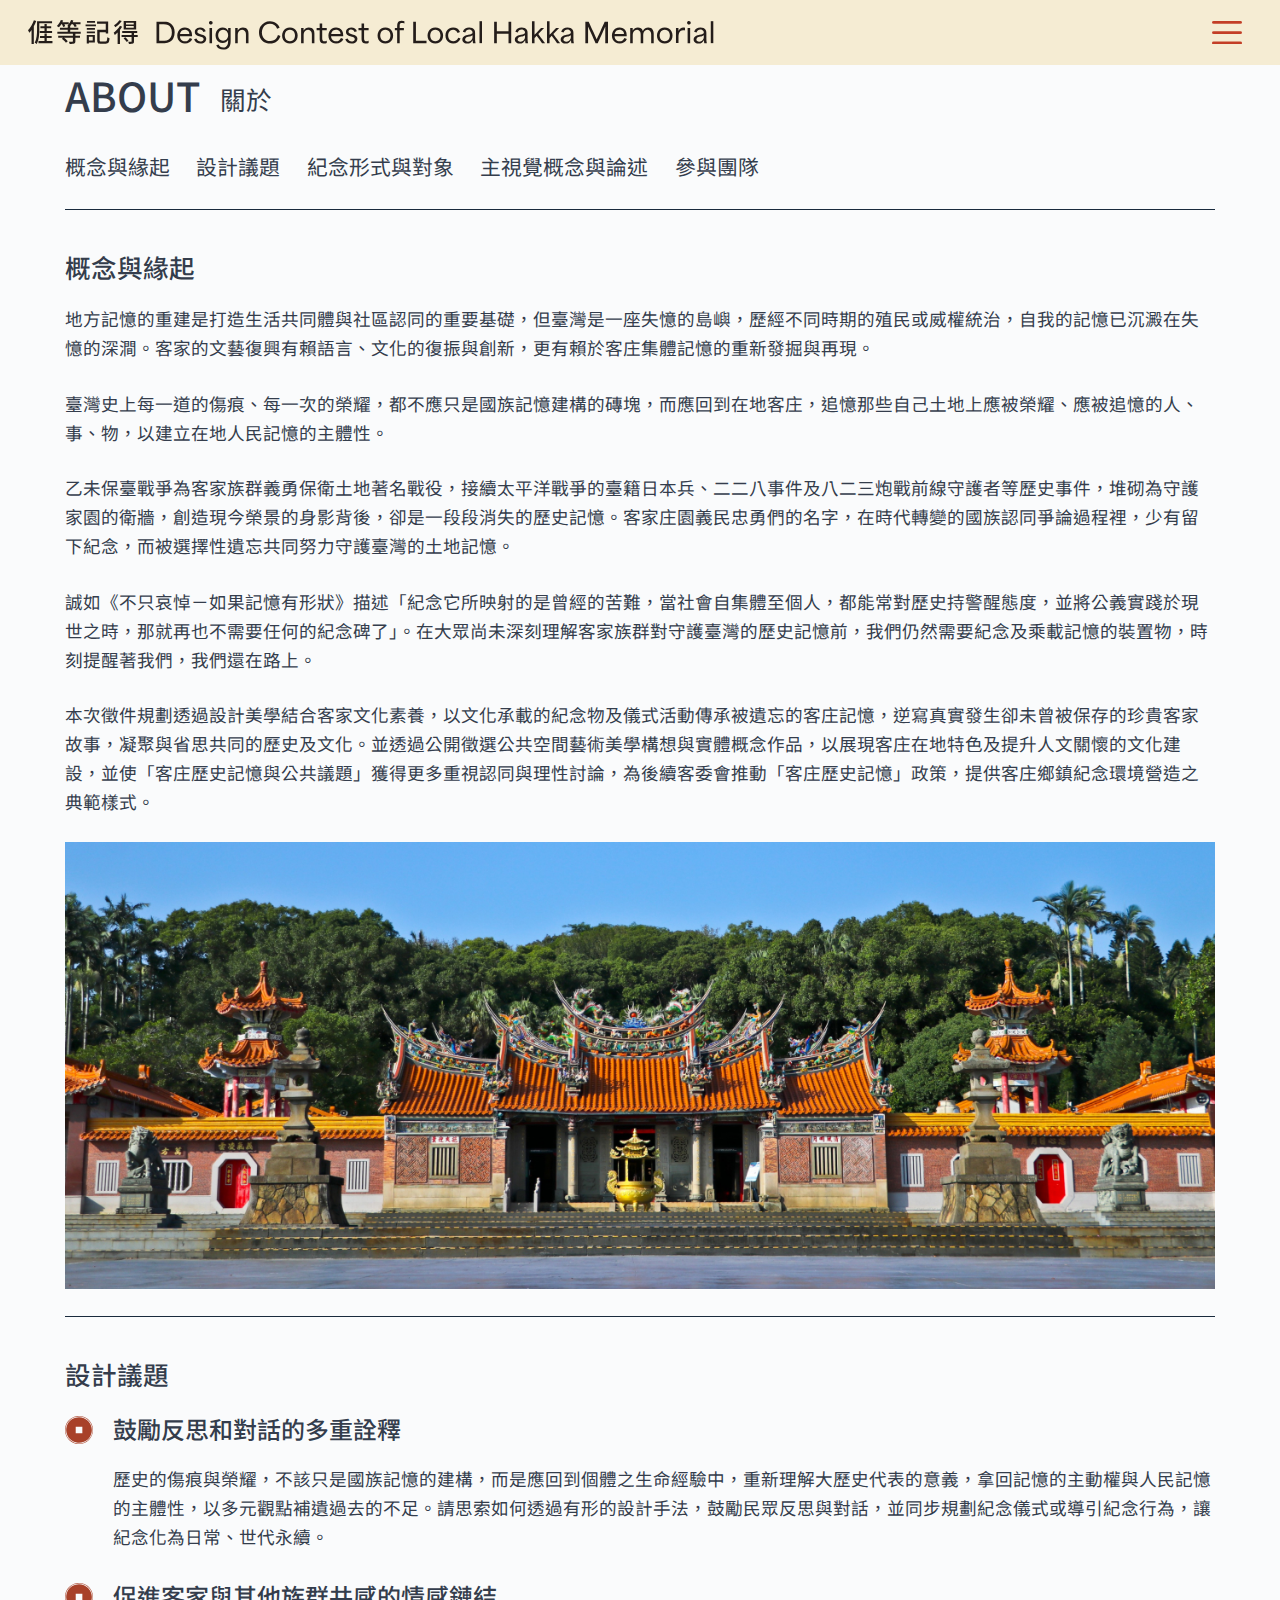
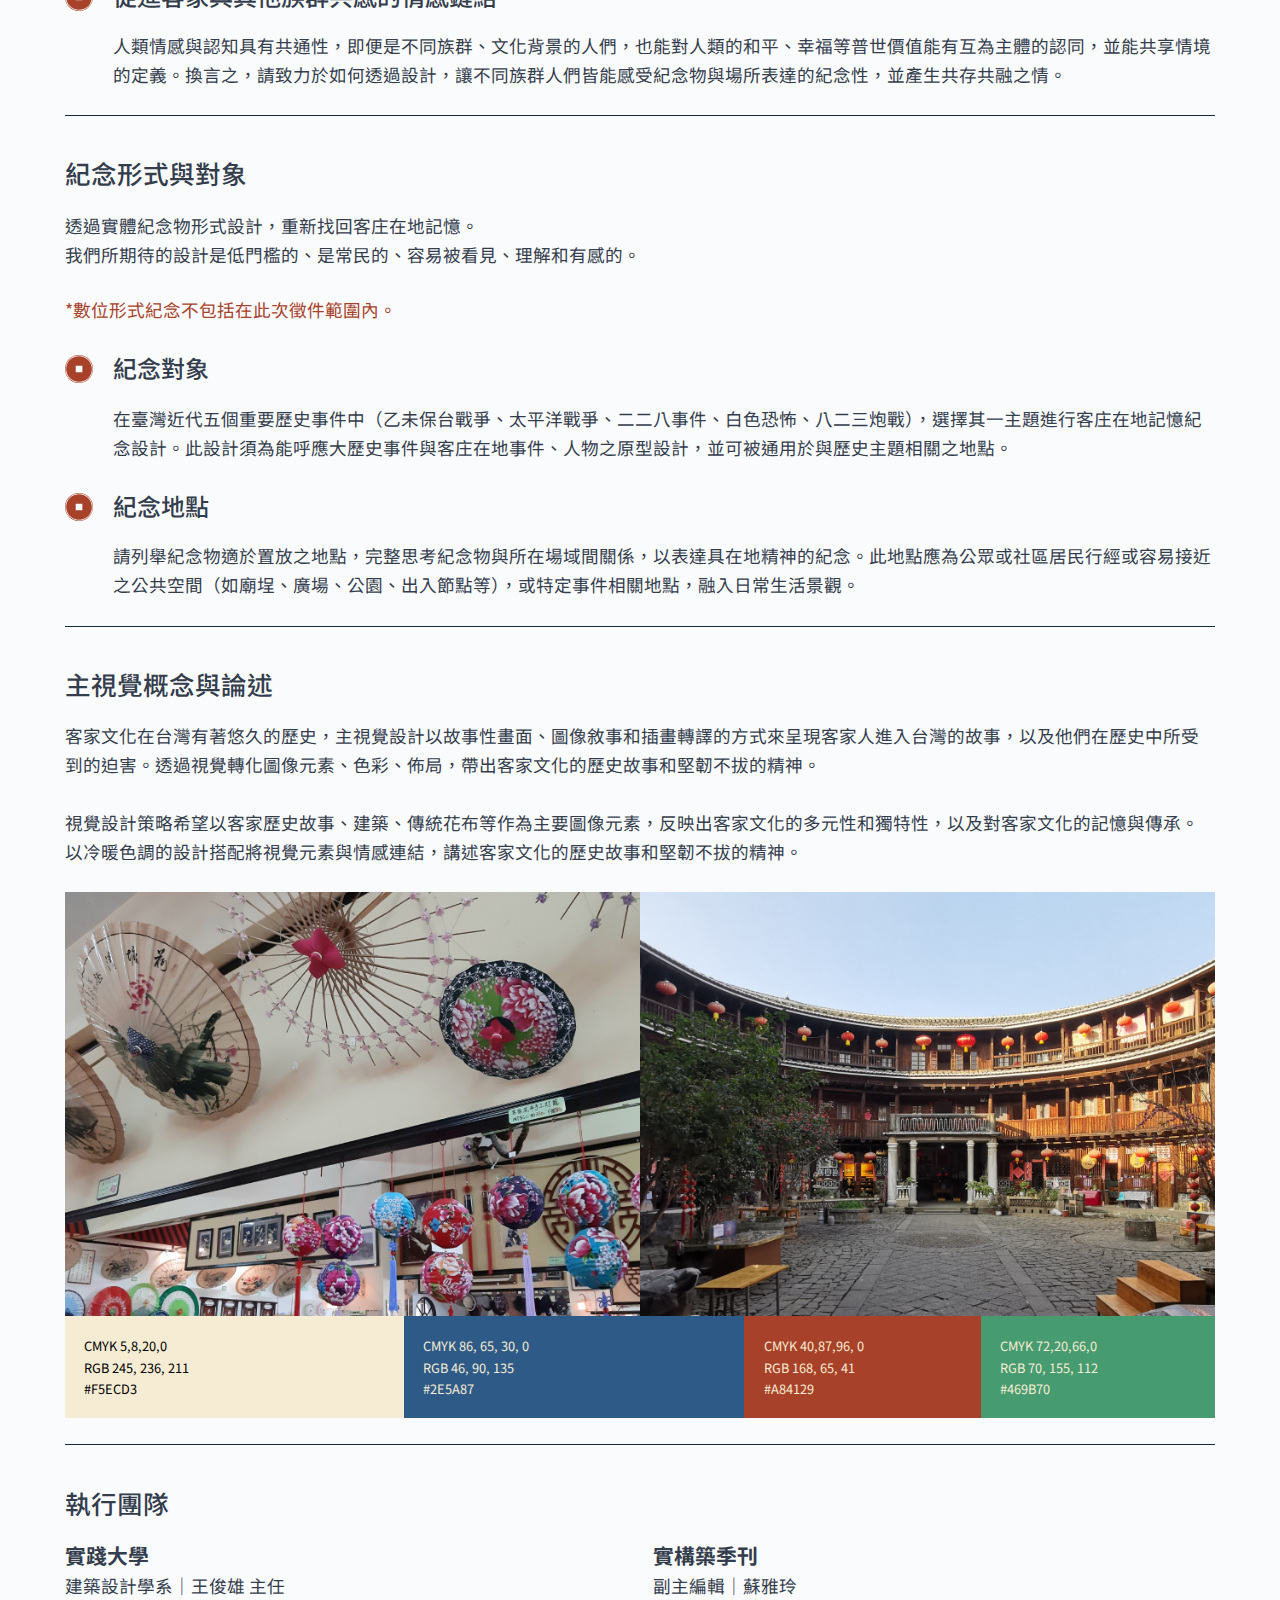
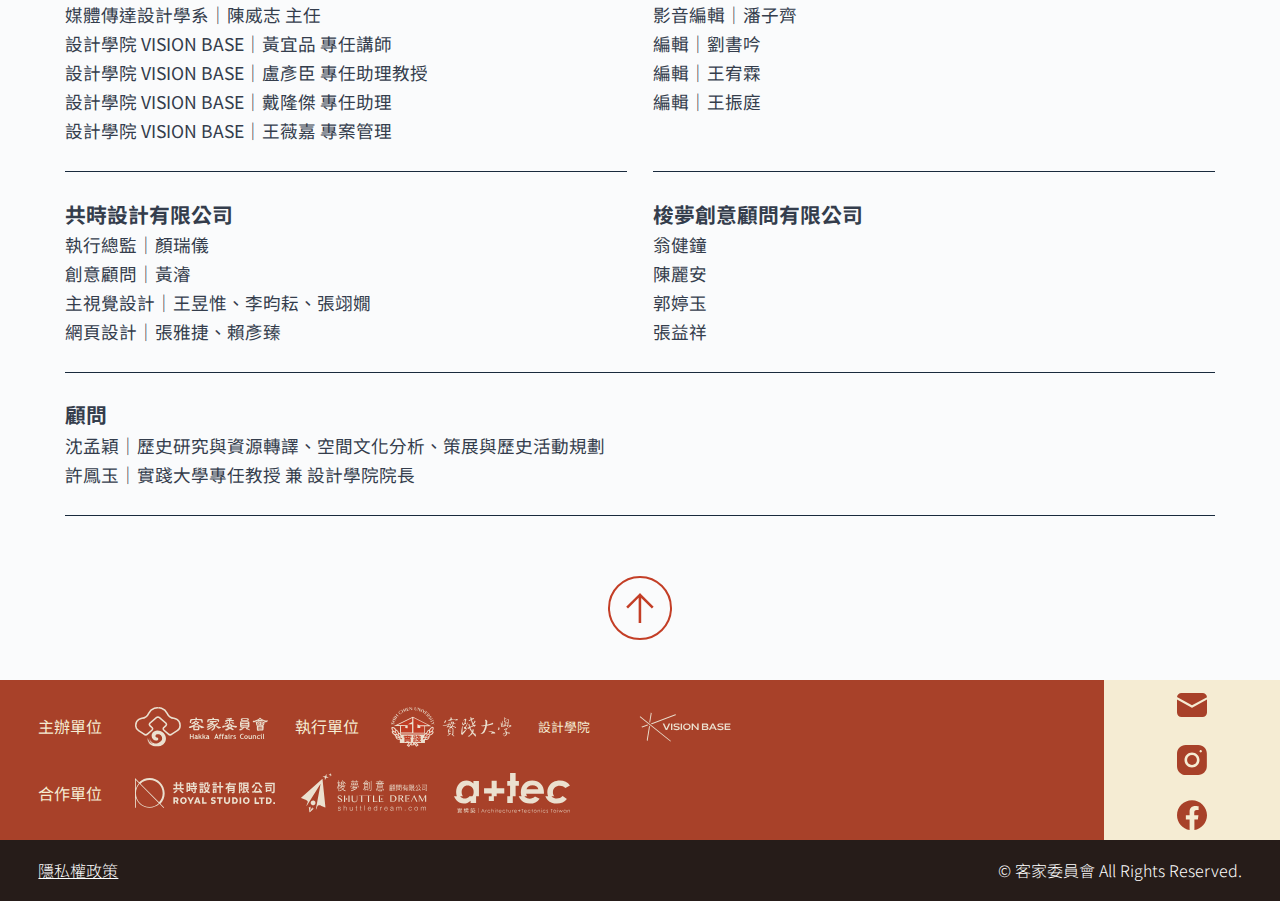
==== about.html @ 1ef758d5 "Initial commit" ====
<html lang="zh-TW">

<head>

    <meta charset="UTF-8">
    <meta name="viewport" content="width=device-width, initial-scale=1, maximum-scale=5, viewport-fit=cover">
    <link rel="profile" href="https://gmpg.org/xfn/11">

    <title>關於 – 我們記得：客庄在地記憶的紀念形式徵件</title>
    <meta name="robots" content="max-image-preview:large">
    <link rel="dns-prefetch" href="//fonts.googleapis.com">
    <link rel="alternate" type="application/rss+xml" title="訂閱《我們記得：客庄在地記憶的紀念形式徵件》» 資訊提供"
        href="https://werememberhakka.com/feed/">
    <!-- This site uses the Google Analytics by MonsterInsights plugin v8.23.1 - Using Analytics tracking - https://www.monsterinsights.com/ -->
    <!-- Note: MonsterInsights is not currently configured on this site. The site owner needs to authenticate with Google Analytics in the MonsterInsights settings panel. -->
    <!-- No tracking code set -->
    <!-- / Google Analytics by MonsterInsights -->
    <link rel="stylesheet" id="codepeople-loading-page-style-css"
        href="https://werememberhakka.com/wp-content/plugins/loading-page/css/loading-page.css?ver=free-1.1.3" media="">
    <link rel="stylesheet" id="codepeople-loading-page-style-effect-css"
        href="https://werememberhakka.com/wp-content/plugins/loading-page/css/loading-page.css?ver=free-1.1.3" media="">
    <link rel="stylesheet" id="wp-block-library-css"
        href="https://werememberhakka.com/wp-includes/css/dist/block-library/style.min.css?ver=6.4.2" media="all">
    <style id="global-styles-inline-css">
        body {
            --wp--preset--color--black: #000000;
            --wp--preset--color--cyan-bluish-gray: #abb8c3;
            --wp--preset--color--white: #ffffff;
            --wp--preset--color--pale-pink: #f78da7;
            --wp--preset--color--vivid-red: #cf2e2e;
            --wp--preset--color--luminous-vivid-orange: #ff6900;
            --wp--preset--color--luminous-vivid-amber: #fcb900;
            --wp--preset--color--light-green-cyan: #7bdcb5;
            --wp--preset--color--vivid-green-cyan: #00d084;
            --wp--preset--color--pale-cyan-blue: #8ed1fc;
            --wp--preset--color--vivid-cyan-blue: #0693e3;
            --wp--preset--color--vivid-purple: #9b51e0;
            --wp--preset--color--palette-color-1: var(--theme-palette-color-1, #2872fa);
            --wp--preset--color--palette-color-2: var(--theme-palette-color-2, #1559ed);
            --wp--preset--color--palette-color-3: var(--theme-palette-color-3, #3A4F66);
            --wp--preset--color--palette-color-4: var(--theme-palette-color-4, #192a3d);
            --wp--preset--color--palette-color-5: var(--theme-palette-color-5, #e1e8ed);
            --wp--preset--color--palette-color-6: var(--theme-palette-color-6, #f2f5f7);
            --wp--preset--color--palette-color-7: var(--theme-palette-color-7, #FAFBFC);
            --wp--preset--color--palette-color-8: var(--theme-palette-color-8, #ffffff);
            --wp--preset--gradient--vivid-cyan-blue-to-vivid-purple: linear-gradient(135deg, rgba(6, 147, 227, 1) 0%, rgb(155, 81, 224) 100%);
            --wp--preset--gradient--light-green-cyan-to-vivid-green-cyan: linear-gradient(135deg, rgb(122, 220, 180) 0%, rgb(0, 208, 130) 100%);
            --wp--preset--gradient--luminous-vivid-amber-to-luminous-vivid-orange: linear-gradient(135deg, rgba(252, 185, 0, 1) 0%, rgba(255, 105, 0, 1) 100%);
            --wp--preset--gradient--luminous-vivid-orange-to-vivid-red: linear-gradient(135deg, rgba(255, 105, 0, 1) 0%, rgb(207, 46, 46) 100%);
            --wp--preset--gradient--very-light-gray-to-cyan-bluish-gray: linear-gradient(135deg, rgb(238, 238, 238) 0%, rgb(169, 184, 195) 100%);
            --wp--preset--gradient--cool-to-warm-spectrum: linear-gradient(135deg, rgb(74, 234, 220) 0%, rgb(151, 120, 209) 20%, rgb(207, 42, 186) 40%, rgb(238, 44, 130) 60%, rgb(251, 105, 98) 80%, rgb(254, 248, 76) 100%);
            --wp--preset--gradient--blush-light-purple: linear-gradient(135deg, rgb(255, 206, 236) 0%, rgb(152, 150, 240) 100%);
            --wp--preset--gradient--blush-bordeaux: linear-gradient(135deg, rgb(254, 205, 165) 0%, rgb(254, 45, 45) 50%, rgb(107, 0, 62) 100%);
            --wp--preset--gradient--luminous-dusk: linear-gradient(135deg, rgb(255, 203, 112) 0%, rgb(199, 81, 192) 50%, rgb(65, 88, 208) 100%);
            --wp--preset--gradient--pale-ocean: linear-gradient(135deg, rgb(255, 245, 203) 0%, rgb(182, 227, 212) 50%, rgb(51, 167, 181) 100%);
            --wp--preset--gradient--electric-grass: linear-gradient(135deg, rgb(202, 248, 128) 0%, rgb(113, 206, 126) 100%);
            --wp--preset--gradient--midnight: linear-gradient(135deg, rgb(2, 3, 129) 0%, rgb(40, 116, 252) 100%);
            --wp--preset--gradient--juicy-peach: linear-gradient(to right, #ffecd2 0%, #fcb69f 100%);
            --wp--preset--gradient--young-passion: linear-gradient(to right, #ff8177 0%, #ff867a 0%, #ff8c7f 21%, #f99185 52%, #cf556c 78%, #b12a5b 100%);
            --wp--preset--gradient--true-sunset: linear-gradient(to right, #fa709a 0%, #fee140 100%);
            --wp--preset--gradient--morpheus-den: linear-gradient(to top, #30cfd0 0%, #330867 100%);
            --wp--preset--gradient--plum-plate: linear-gradient(135deg, #667eea 0%, #764ba2 100%);
            --wp--preset--gradient--aqua-splash: linear-gradient(15deg, #13547a 0%, #80d0c7 100%);
            --wp--preset--gradient--love-kiss: linear-gradient(to top, #ff0844 0%, #ffb199 100%);
            --wp--preset--gradient--new-retrowave: linear-gradient(to top, #3b41c5 0%, #a981bb 49%, #ffc8a9 100%);
            --wp--preset--gradient--plum-bath: linear-gradient(to top, #cc208e 0%, #6713d2 100%);
            --wp--preset--gradient--high-flight: linear-gradient(to right, #0acffe 0%, #495aff 100%);
            --wp--preset--gradient--teen-party: linear-gradient(-225deg, #FF057C 0%, #8D0B93 50%, #321575 100%);
            --wp--preset--gradient--fabled-sunset: linear-gradient(-225deg, #231557 0%, #44107A 29%, #FF1361 67%, #FFF800 100%);
            --wp--preset--gradient--arielle-smile: radial-gradient(circle 248px at center, #16d9e3 0%, #30c7ec 47%, #46aef7 100%);
            --wp--preset--gradient--itmeo-branding: linear-gradient(180deg, #2af598 0%, #009efd 100%);
            --wp--preset--gradient--deep-blue: linear-gradient(to right, #6a11cb 0%, #2575fc 100%);
            --wp--preset--gradient--strong-bliss: linear-gradient(to right, #f78ca0 0%, #f9748f 19%, #fd868c 60%, #fe9a8b 100%);
            --wp--preset--gradient--sweet-period: linear-gradient(to top, #3f51b1 0%, #5a55ae 13%, #7b5fac 25%, #8f6aae 38%, #a86aa4 50%, #cc6b8e 62%, #f18271 75%, #f3a469 87%, #f7c978 100%);
            --wp--preset--gradient--purple-division: linear-gradient(to top, #7028e4 0%, #e5b2ca 100%);
            --wp--preset--gradient--cold-evening: linear-gradient(to top, #0c3483 0%, #a2b6df 100%, #6b8cce 100%, #a2b6df 100%);
            --wp--preset--gradient--mountain-rock: linear-gradient(to right, #868f96 0%, #596164 100%);
            --wp--preset--gradient--desert-hump: linear-gradient(to top, #c79081 0%, #dfa579 100%);
            --wp--preset--gradient--ethernal-constance: linear-gradient(to top, #09203f 0%, #537895 100%);
            --wp--preset--gradient--happy-memories: linear-gradient(-60deg, #ff5858 0%, #f09819 100%);
            --wp--preset--gradient--grown-early: linear-gradient(to top, #0ba360 0%, #3cba92 100%);
            --wp--preset--gradient--morning-salad: linear-gradient(-225deg, #B7F8DB 0%, #50A7C2 100%);
            --wp--preset--gradient--night-call: linear-gradient(-225deg, #AC32E4 0%, #7918F2 48%, #4801FF 100%);
            --wp--preset--gradient--mind-crawl: linear-gradient(-225deg, #473B7B 0%, #3584A7 51%, #30D2BE 100%);
            --wp--preset--gradient--angel-care: linear-gradient(-225deg, #FFE29F 0%, #FFA99F 48%, #FF719A 100%);
            --wp--preset--gradient--juicy-cake: linear-gradient(to top, #e14fad 0%, #f9d423 100%);
            --wp--preset--gradient--rich-metal: linear-gradient(to right, #d7d2cc 0%, #304352 100%);
            --wp--preset--gradient--mole-hall: linear-gradient(-20deg, #616161 0%, #9bc5c3 100%);
            --wp--preset--gradient--cloudy-knoxville: linear-gradient(120deg, #fdfbfb 0%, #ebedee 100%);
            --wp--preset--gradient--soft-grass: linear-gradient(to top, #c1dfc4 0%, #deecdd 100%);
            --wp--preset--gradient--saint-petersburg: linear-gradient(135deg, #f5f7fa 0%, #c3cfe2 100%);
            --wp--preset--gradient--everlasting-sky: linear-gradient(135deg, #fdfcfb 0%, #e2d1c3 100%);
            --wp--preset--gradient--kind-steel: linear-gradient(-20deg, #e9defa 0%, #fbfcdb 100%);
            --wp--preset--gradient--over-sun: linear-gradient(60deg, #abecd6 0%, #fbed96 100%);
            --wp--preset--gradient--premium-white: linear-gradient(to top, #d5d4d0 0%, #d5d4d0 1%, #eeeeec 31%, #efeeec 75%, #e9e9e7 100%);
            --wp--preset--gradient--clean-mirror: linear-gradient(45deg, #93a5cf 0%, #e4efe9 100%);
            --wp--preset--gradient--wild-apple: linear-gradient(to top, #d299c2 0%, #fef9d7 100%);
            --wp--preset--gradient--snow-again: linear-gradient(to top, #e6e9f0 0%, #eef1f5 100%);
            --wp--preset--gradient--confident-cloud: linear-gradient(to top, #dad4ec 0%, #dad4ec 1%, #f3e7e9 100%);
            --wp--preset--gradient--glass-water: linear-gradient(to top, #dfe9f3 0%, white 100%);
            --wp--preset--gradient--perfect-white: linear-gradient(-225deg, #E3FDF5 0%, #FFE6FA 100%);
            --wp--preset--font-size--small: 13px;
            --wp--preset--font-size--medium: 20px;
            --wp--preset--font-size--large: clamp(22px, 1.375rem + ((1vw - 3.2px) * 0.625), 30px);
            --wp--preset--font-size--x-large: clamp(30px, 1.875rem + ((1vw - 3.2px) * 1.563), 50px);
            --wp--preset--font-size--xx-large: clamp(45px, 2.813rem + ((1vw - 3.2px) * 2.734), 80px);
            --wp--preset--spacing--20: 0.44rem;
            --wp--preset--spacing--30: 0.67rem;
            --wp--preset--spacing--40: 1rem;
            --wp--preset--spacing--50: 1.5rem;
            --wp--preset--spacing--60: 2.25rem;
            --wp--preset--spacing--70: 3.38rem;
            --wp--preset--spacing--80: 5.06rem;
            --wp--preset--shadow--natural: 6px 6px 9px rgba(0, 0, 0, 0.2);
            --wp--preset--shadow--deep: 12px 12px 50px rgba(0, 0, 0, 0.4);
            --wp--preset--shadow--sharp: 6px 6px 0px rgba(0, 0, 0, 0.2);
            --wp--preset--shadow--outlined: 6px 6px 0px -3px rgba(255, 255, 255, 1), 6px 6px rgba(0, 0, 0, 1);
            --wp--preset--shadow--crisp: 6px 6px 0px rgba(0, 0, 0, 1);
        }

        body {
            margin: 0;
            --wp--style--global--content-size: var(--theme-block-max-width);
            --wp--style--global--wide-size: var(--theme-block-wide-max-width);
        }

        .wp-site-blocks>.alignleft {
            float: left;
            margin-right: 2em;
        }

        .wp-site-blocks>.alignright {
            float: right;
            margin-left: 2em;
        }

        .wp-site-blocks>.aligncenter {
            justify-content: center;
            margin-left: auto;
            margin-right: auto;
        }

        :where(.wp-site-blocks)>* {
            margin-block-start: var(--theme-content-spacing);
            margin-block-end: 0;
        }

        :where(.wp-site-blocks)> :first-child:first-child {
            margin-block-start: 0;
        }

        :where(.wp-site-blocks)> :last-child:last-child {
            margin-block-end: 0;
        }

        body {
            --wp--style--block-gap: var(--theme-content-spacing);
        }

        :where(body .is-layout-flow)> :first-child:first-child {
            margin-block-start: 0;
        }

        :where(body .is-layout-flow)> :last-child:last-child {
            margin-block-end: 0;
        }

        :where(body .is-layout-flow)>* {
            margin-block-start: var(--theme-content-spacing);
            margin-block-end: 0;
        }

        :where(body .is-layout-constrained)> :first-child:first-child {
            margin-block-start: 0;
        }

        :where(body .is-layout-constrained)> :last-child:last-child {
            margin-block-end: 0;
        }

        :where(body .is-layout-constrained)>* {
            margin-block-start: var(--theme-content-spacing);
            margin-block-end: 0;
        }

        :where(body .is-layout-flex) {
            gap: var(--theme-content-spacing);
        }

        :where(body .is-layout-grid) {
            gap: var(--theme-content-spacing);
        }

        body .is-layout-flow>.alignleft {
            float: left;
            margin-inline-start: 0;
            margin-inline-end: 2em;
        }

        body .is-layout-flow>.alignright {
            float: right;
            margin-inline-start: 2em;
            margin-inline-end: 0;
        }

        body .is-layout-flow>.aligncenter {
            margin-left: auto !important;
            margin-right: auto !important;
        }

        body .is-layout-constrained>.alignleft {
            float: left;
            margin-inline-start: 0;
            margin-inline-end: 2em;
        }

        body .is-layout-constrained>.alignright {
            float: right;
            margin-inline-start: 2em;
            margin-inline-end: 0;
        }

        body .is-layout-constrained>.aligncenter {
            margin-left: auto !important;
            margin-right: auto !important;
        }

        body .is-layout-constrained> :where(:not(.alignleft):not(.alignright):not(.alignfull)) {
            max-width: var(--wp--style--global--content-size);
            margin-left: auto !important;
            margin-right: auto !important;
        }

        body .is-layout-constrained>.alignwide {
            max-width: var(--wp--style--global--wide-size);
        }

        body .is-layout-flex {
            display: flex;
        }

        body .is-layout-flex {
            flex-wrap: wrap;
            align-items: center;
        }

        body .is-layout-flex>* {
            margin: 0;
        }

        body .is-layout-grid {
            display: grid;
        }

        body .is-layout-grid>* {
            margin: 0;
        }

        body {
            padding-top: 0px;
            padding-right: 0px;
            padding-bottom: 0px;
            padding-left: 0px;
        }

        .has-black-color {
            color: var(--wp--preset--color--black) !important;
        }

        .has-cyan-bluish-gray-color {
            color: var(--wp--preset--color--cyan-bluish-gray) !important;
        }

        .has-white-color {
            color: var(--wp--preset--color--white) !important;
        }

        .has-pale-pink-color {
            color: var(--wp--preset--color--pale-pink) !important;
        }

        .has-vivid-red-color {
            color: var(--wp--preset--color--vivid-red) !important;
        }

        .has-luminous-vivid-orange-color {
            color: var(--wp--preset--color--luminous-vivid-orange) !important;
        }

        .has-luminous-vivid-amber-color {
            color: var(--wp--preset--color--luminous-vivid-amber) !important;
        }

        .has-light-green-cyan-color {
            color: var(--wp--preset--color--light-green-cyan) !important;
        }

        .has-vivid-green-cyan-color {
            color: var(--wp--preset--color--vivid-green-cyan) !important;
        }

        .has-pale-cyan-blue-color {
            color: var(--wp--preset--color--pale-cyan-blue) !important;
        }

        .has-vivid-cyan-blue-color {
            color: var(--wp--preset--color--vivid-cyan-blue) !important;
        }

        .has-vivid-purple-color {
            color: var(--wp--preset--color--vivid-purple) !important;
        }

        .has-palette-color-1-color {
            color: var(--wp--preset--color--palette-color-1) !important;
        }

        .has-palette-color-2-color {
            color: var(--wp--preset--color--palette-color-2) !important;
        }

        .has-palette-color-3-color {
            color: var(--wp--preset--color--palette-color-3) !important;
        }

        .has-palette-color-4-color {
            color: var(--wp--preset--color--palette-color-4) !important;
        }

        .has-palette-color-5-color {
            color: var(--wp--preset--color--palette-color-5) !important;
        }

        .has-palette-color-6-color {
            color: var(--wp--preset--color--palette-color-6) !important;
        }

        .has-palette-color-7-color {
            color: var(--wp--preset--color--palette-color-7) !important;
        }

        .has-palette-color-8-color {
            color: var(--wp--preset--color--palette-color-8) !important;
        }

        .has-black-background-color {
            background-color: var(--wp--preset--color--black) !important;
        }

        .has-cyan-bluish-gray-background-color {
            background-color: var(--wp--preset--color--cyan-bluish-gray) !important;
        }

        .has-white-background-color {
            background-color: var(--wp--preset--color--white) !important;
        }

        .has-pale-pink-background-color {
            background-color: var(--wp--preset--color--pale-pink) !important;
        }

        .has-vivid-red-background-color {
            background-color: var(--wp--preset--color--vivid-red) !important;
        }

        .has-luminous-vivid-orange-background-color {
            background-color: var(--wp--preset--color--luminous-vivid-orange) !important;
        }

        .has-luminous-vivid-amber-background-color {
            background-color: var(--wp--preset--color--luminous-vivid-amber) !important;
        }

        .has-light-green-cyan-background-color {
            background-color: var(--wp--preset--color--light-green-cyan) !important;
        }

        .has-vivid-green-cyan-background-color {
            background-color: var(--wp--preset--color--vivid-green-cyan) !important;
        }

        .has-pale-cyan-blue-background-color {
            background-color: var(--wp--preset--color--pale-cyan-blue) !important;
        }

        .has-vivid-cyan-blue-background-color {
            background-color: var(--wp--preset--color--vivid-cyan-blue) !important;
        }

        .has-vivid-purple-background-color {
            background-color: var(--wp--preset--color--vivid-purple) !important;
        }

        .has-palette-color-1-background-color {
            background-color: var(--wp--preset--color--palette-color-1) !important;
        }

        .has-palette-color-2-background-color {
            background-color: var(--wp--preset--color--palette-color-2) !important;
        }

        .has-palette-color-3-background-color {
            background-color: var(--wp--preset--color--palette-color-3) !important;
        }

        .has-palette-color-4-background-color {
            background-color: var(--wp--preset--color--palette-color-4) !important;
        }

        .has-palette-color-5-background-color {
            background-color: var(--wp--preset--color--palette-color-5) !important;
        }

        .has-palette-color-6-background-color {
            background-color: var(--wp--preset--color--palette-color-6) !important;
        }

        .has-palette-color-7-background-color {
            background-color: var(--wp--preset--color--palette-color-7) !important;
        }

        .has-palette-color-8-background-color {
            background-color: var(--wp--preset--color--palette-color-8) !important;
        }

        .has-black-border-color {
            border-color: var(--wp--preset--color--black) !important;
        }

        .has-cyan-bluish-gray-border-color {
            border-color: var(--wp--preset--color--cyan-bluish-gray) !important;
        }

        .has-white-border-color {
            border-color: var(--wp--preset--color--white) !important;
        }

        .has-pale-pink-border-color {
            border-color: var(--wp--preset--color--pale-pink) !important;
        }

        .has-vivid-red-border-color {
            border-color: var(--wp--preset--color--vivid-red) !important;
        }

        .has-luminous-vivid-orange-border-color {
            border-color: var(--wp--preset--color--luminous-vivid-orange) !important;
        }

        .has-luminous-vivid-amber-border-color {
            border-color: var(--wp--preset--color--luminous-vivid-amber) !important;
        }

        .has-light-green-cyan-border-color {
            border-color: var(--wp--preset--color--light-green-cyan) !important;
        }

        .has-vivid-green-cyan-border-color {
            border-color: var(--wp--preset--color--vivid-green-cyan) !important;
        }

        .has-pale-cyan-blue-border-color {
            border-color: var(--wp--preset--color--pale-cyan-blue) !important;
        }

        .has-vivid-cyan-blue-border-color {
            border-color: var(--wp--preset--color--vivid-cyan-blue) !important;
        }

        .has-vivid-purple-border-color {
            border-color: var(--wp--preset--color--vivid-purple) !important;
        }

        .has-palette-color-1-border-color {
            border-color: var(--wp--preset--color--palette-color-1) !important;
        }

        .has-palette-color-2-border-color {
            border-color: var(--wp--preset--color--palette-color-2) !important;
        }

        .has-palette-color-3-border-color {
            border-color: var(--wp--preset--color--palette-color-3) !important;
        }

        .has-palette-color-4-border-color {
            border-color: var(--wp--preset--color--palette-color-4) !important;
        }

        .has-palette-color-5-border-color {
            border-color: var(--wp--preset--color--palette-color-5) !important;
        }

        .has-palette-color-6-border-color {
            border-color: var(--wp--preset--color--palette-color-6) !important;
        }

        .has-palette-color-7-border-color {
            border-color: var(--wp--preset--color--palette-color-7) !important;
        }

        .has-palette-color-8-border-color {
            border-color: var(--wp--preset--color--palette-color-8) !important;
        }

        .has-vivid-cyan-blue-to-vivid-purple-gradient-background {
            background: var(--wp--preset--gradient--vivid-cyan-blue-to-vivid-purple) !important;
        }

        .has-light-green-cyan-to-vivid-green-cyan-gradient-background {
            background: var(--wp--preset--gradient--light-green-cyan-to-vivid-green-cyan) !important;
        }

        .has-luminous-vivid-amber-to-luminous-vivid-orange-gradient-background {
            background: var(--wp--preset--gradient--luminous-vivid-amber-to-luminous-vivid-orange) !important;
        }

        .has-luminous-vivid-orange-to-vivid-red-gradient-background {
            background: var(--wp--preset--gradient--luminous-vivid-orange-to-vivid-red) !important;
        }

        .has-very-light-gray-to-cyan-bluish-gray-gradient-background {
            background: var(--wp--preset--gradient--very-light-gray-to-cyan-bluish-gray) !important;
        }

        .has-cool-to-warm-spectrum-gradient-background {
            background: var(--wp--preset--gradient--cool-to-warm-spectrum) !important;
        }

        .has-blush-light-purple-gradient-background {
            background: var(--wp--preset--gradient--blush-light-purple) !important;
        }

        .has-blush-bordeaux-gradient-background {
            background: var(--wp--preset--gradient--blush-bordeaux) !important;
        }

        .has-luminous-dusk-gradient-background {
            background: var(--wp--preset--gradient--luminous-dusk) !important;
        }

        .has-pale-ocean-gradient-background {
            background: var(--wp--preset--gradient--pale-ocean) !important;
        }

        .has-electric-grass-gradient-background {
            background: var(--wp--preset--gradient--electric-grass) !important;
        }

        .has-midnight-gradient-background {
            background: var(--wp--preset--gradient--midnight) !important;
        }

        .has-juicy-peach-gradient-background {
            background: var(--wp--preset--gradient--juicy-peach) !important;
        }

        .has-young-passion-gradient-background {
            background: var(--wp--preset--gradient--young-passion) !important;
        }

        .has-true-sunset-gradient-background {
            background: var(--wp--preset--gradient--true-sunset) !important;
        }

        .has-morpheus-den-gradient-background {
            background: var(--wp--preset--gradient--morpheus-den) !important;
        }

        .has-plum-plate-gradient-background {
            background: var(--wp--preset--gradient--plum-plate) !important;
        }

        .has-aqua-splash-gradient-background {
            background: var(--wp--preset--gradient--aqua-splash) !important;
        }

        .has-love-kiss-gradient-background {
            background: var(--wp--preset--gradient--love-kiss) !important;
        }

        .has-new-retrowave-gradient-background {
            background: var(--wp--preset--gradient--new-retrowave) !important;
        }

        .has-plum-bath-gradient-background {
            background: var(--wp--preset--gradient--plum-bath) !important;
        }

        .has-high-flight-gradient-background {
            background: var(--wp--preset--gradient--high-flight) !important;
        }

        .has-teen-party-gradient-background {
            background: var(--wp--preset--gradient--teen-party) !important;
        }

        .has-fabled-sunset-gradient-background {
            background: var(--wp--preset--gradient--fabled-sunset) !important;
        }

        .has-arielle-smile-gradient-background {
            background: var(--wp--preset--gradient--arielle-smile) !important;
        }

        .has-itmeo-branding-gradient-background {
            background: var(--wp--preset--gradient--itmeo-branding) !important;
        }

        .has-deep-blue-gradient-background {
            background: var(--wp--preset--gradient--deep-blue) !important;
        }

        .has-strong-bliss-gradient-background {
            background: var(--wp--preset--gradient--strong-bliss) !important;
        }

        .has-sweet-period-gradient-background {
            background: var(--wp--preset--gradient--sweet-period) !important;
        }

        .has-purple-division-gradient-background {
            background: var(--wp--preset--gradient--purple-division) !important;
        }

        .has-cold-evening-gradient-background {
            background: var(--wp--preset--gradient--cold-evening) !important;
        }

        .has-mountain-rock-gradient-background {
            background: var(--wp--preset--gradient--mountain-rock) !important;
        }

        .has-desert-hump-gradient-background {
            background: var(--wp--preset--gradient--desert-hump) !important;
        }

        .has-ethernal-constance-gradient-background {
            background: var(--wp--preset--gradient--ethernal-constance) !important;
        }

        .has-happy-memories-gradient-background {
            background: var(--wp--preset--gradient--happy-memories) !important;
        }

        .has-grown-early-gradient-background {
            background: var(--wp--preset--gradient--grown-early) !important;
        }

        .has-morning-salad-gradient-background {
            background: var(--wp--preset--gradient--morning-salad) !important;
        }

        .has-night-call-gradient-background {
            background: var(--wp--preset--gradient--night-call) !important;
        }

        .has-mind-crawl-gradient-background {
            background: var(--wp--preset--gradient--mind-crawl) !important;
        }

        .has-angel-care-gradient-background {
            background: var(--wp--preset--gradient--angel-care) !important;
        }

        .has-juicy-cake-gradient-background {
            background: var(--wp--preset--gradient--juicy-cake) !important;
        }

        .has-rich-metal-gradient-background {
            background: var(--wp--preset--gradient--rich-metal) !important;
        }

        .has-mole-hall-gradient-background {
            background: var(--wp--preset--gradient--mole-hall) !important;
        }

        .has-cloudy-knoxville-gradient-background {
            background: var(--wp--preset--gradient--cloudy-knoxville) !important;
        }

        .has-soft-grass-gradient-background {
            background: var(--wp--preset--gradient--soft-grass) !important;
        }

        .has-saint-petersburg-gradient-background {
            background: var(--wp--preset--gradient--saint-petersburg) !important;
        }

        .has-everlasting-sky-gradient-background {
            background: var(--wp--preset--gradient--everlasting-sky) !important;
        }

        .has-kind-steel-gradient-background {
            background: var(--wp--preset--gradient--kind-steel) !important;
        }

        .has-over-sun-gradient-background {
            background: var(--wp--preset--gradient--over-sun) !important;
        }

        .has-premium-white-gradient-background {
            background: var(--wp--preset--gradient--premium-white) !important;
        }

        .has-clean-mirror-gradient-background {
            background: var(--wp--preset--gradient--clean-mirror) !important;
        }

        .has-wild-apple-gradient-background {
            background: var(--wp--preset--gradient--wild-apple) !important;
        }

        .has-snow-again-gradient-background {
            background: var(--wp--preset--gradient--snow-again) !important;
        }

        .has-confident-cloud-gradient-background {
            background: var(--wp--preset--gradient--confident-cloud) !important;
        }

        .has-glass-water-gradient-background {
            background: var(--wp--preset--gradient--glass-water) !important;
        }

        .has-perfect-white-gradient-background {
            background: var(--wp--preset--gradient--perfect-white) !important;
        }

        .has-small-font-size {
            font-size: var(--wp--preset--font-size--small) !important;
        }

        .has-medium-font-size {
            font-size: var(--wp--preset--font-size--medium) !important;
        }

        .has-large-font-size {
            font-size: var(--wp--preset--font-size--large) !important;
        }

        .has-x-large-font-size {
            font-size: var(--wp--preset--font-size--x-large) !important;
        }

        .has-xx-large-font-size {
            font-size: var(--wp--preset--font-size--xx-large) !important;
        }

        .wp-block-navigation a:where(:not(.wp-element-button)) {
            color: inherit;
        }

        .wp-block-pullquote {
            font-size: clamp(0.984em, 0.984rem + ((1vw - 0.2em) * 0.645), 1.5em);
            line-height: 1.6;
        }
    </style>
    <link rel="stylesheet" id="ct-main-styles-css"
        href="https://werememberhakka.com/wp-content/themes/blocksy/static/bundle/main.min.css?ver=2.0.11" media="all">
    <link rel="stylesheet" id="ct-admin-frontend-styles-css"
        href="https://werememberhakka.com/wp-content/themes/blocksy/static/bundle/admin-frontend.min.css?ver=2.0.11"
        media="all">
    <link rel="stylesheet" id="ct-page-title-styles-css"
        href="https://werememberhakka.com/wp-content/themes/blocksy/static/bundle/page-title.min.css?ver=2.0.11"
        media="all">
    <link rel="stylesheet" id="ct-wpforms-styles-css"
        href="https://werememberhakka.com/wp-content/themes/blocksy/static/bundle/wpforms.min.css?ver=2.0.11"
        media="all">
    <link rel="stylesheet" id="chld_thm_cfg_child-css"
        href="https://werememberhakka.com/wp-content/themes/blocksy-child/style.css?ver=6.4.2" media="all">
    <link rel="stylesheet" id="blocksy-fonts-font-source-google-css"
        href="https://fonts.googleapis.com/css2?family=Noto%20Sans%20TC:wght@300;400;500;600;700&amp;display=swap"
        media="all">
    <script src="https://werememberhakka.com/wp-includes/js/jquery/jquery.min.js?ver=3.7.1"
        id="jquery-core-js"></script>
    <script src="https://werememberhakka.com/wp-includes/js/jquery/jquery-migrate.min.js?ver=3.4.1"
        id="jquery-migrate-js"></script>
    <script
        src="https://werememberhakka.com/wp-content/plugins/loading-page/loading-screens/logo/loading-logo.js?ver=free-1.1.3"
        id="codepeople-loading-page-script-logo-js"></script>
    <script id="codepeople-loading-page-script-js-before">
        loading_page_settings = { "loadingScreen": 1, "closeBtn": true, "removeInOnLoad": false, "codeblock": "", "backgroundColor": "#261C19", "foregroundColor": "#000000", "backgroundImage": "img\/loading-02.svg", "additionalSeconds": 0, "pageEffect": "none", "backgroundRepeat": "no-repeat", "fullscreen": 1, "graphic": "logo", "text": 0, "lp_ls": { "logo": { "image": "", "grayscale": "1", "blink": "0" } }, "screen_size": "all", "screen_width": 0, "deepSearch": 1, "modifyDisplayRule": 0, "triggerLinkScreenNeverClose": 0, "triggerLinkScreenCloseAfter": 4 };
    </script>
    <script src="https://werememberhakka.com/wp-content/plugins/loading-page/js/loading-page.min.js?ver=free-1.1.3"
        id="codepeople-loading-page-script-js"></script>
    <script src="https://werememberhakka.com/wp-content/themes/blocksy-child/js/my-jquery.js?ver=6.4.2"
        id="custom-index-js-js"></script>
    <link rel="https://api.w.org/" href="https://werememberhakka.com/wp-json/">
    <link rel="alternate" type="application/json" href="https://werememberhakka.com/wp-json/wp/v2/pages/9">
    <meta name="generator" content="WordPress 6.4.2">
    <link rel="canonical" href="https://werememberhakka.com/about/">
    <link rel="shortlink" href="https://werememberhakka.com/?p=9">
    <link rel="alternate" type="application/json+oembed"
        href="https://werememberhakka.com/wp-json/oembed/1.0/embed?url=https%3A%2F%2Fwerememberhakka.com%2Fabout%2F">
    <link rel="alternate" type="text/xml+oembed"
        href="https://werememberhakka.com/wp-json/oembed/1.0/embed?url=https%3A%2F%2Fwerememberhakka.com%2Fabout%2F&amp;format=xml">
    <noscript>
        <link rel='stylesheet'
            href='https://werememberhakka.com/wp-content/themes/blocksy/static/bundle/no-scripts.min.css'
            type='text/css'>
    </noscript>
    <style id="ct-main-styles-inline-css">
        [data-header*="type-1"] .ct-header [data-id="logo"] .site-logo-container {
            --logo-max-height: 29px;
        }

        [data-header*="type-1"] .ct-header [data-id="logo"] .site-title {
            --theme-font-weight: 700;
            --theme-font-size: 25px;
            --theme-line-height: 1.5;
            --theme-link-initial-color: var(--theme-palette-color-4);
        }

        [data-header*="type-1"] .ct-header [data-id="menu"]>ul>li>a {
            --theme-font-weight: 700;
            --theme-text-transform: uppercase;
            --theme-font-size: 12px;
            --theme-line-height: 1.3;
            --theme-link-initial-color: var(--theme-text-color);
        }

        [data-header*="type-1"] .ct-header [data-id="menu"][data-menu*="type-3"]>ul>li>a {
            --theme-link-hover-color: #ffffff;
            --theme-link-active-color: #ffffff;
        }

        [data-header*="type-1"] .ct-header [data-id="menu"] .sub-menu .ct-menu-link {
            --theme-link-initial-color: var(--theme-palette-color-8);
            --theme-font-weight: 500;
            --theme-font-size: 12px;
        }

        [data-header*="type-1"] .ct-header [data-id="menu"] .sub-menu {
            --dropdown-divider: 1px dashed rgba(255, 255, 255, 0.1);
            --theme-box-shadow: 0px 10px 20px rgba(41, 51, 61, 0.1);
            --theme-border-radius: 0px 0px 2px 2px;
        }

        [data-header*="type-1"] .ct-header [data-row*="middle"] {
            --height: 65px;
            background-color: #F5ECD3;
            background-image: none;
            --theme-border-top: none;
            --theme-border-bottom: none;
            --theme-box-shadow: none;
        }

        [data-header*="type-1"] .ct-header [data-row*="middle"]>div {
            --theme-border-top: none;
            --theme-border-bottom: none;
        }

        [data-header*="type-1"] [data-id="mobile-menu"] {
            --theme-font-weight: 700;
            --theme-font-size: 20px;
            --theme-link-initial-color: #000000;
            --mobile-menu-divider: none;
        }

        [data-header*="type-1"] #offcanvas {
            --theme-box-shadow: 0px 0px 70px rgba(0, 0, 0, 0.35);
            --side-panel-width: 500px;
        }

        [data-header*="type-1"] #offcanvas .ct-panel-inner {
            background-color: rgba(18, 21, 25, 0.98);
        }

        [data-header*="type-1"] [data-id="socials"].ct-header-socials {
            --theme-icon-size: 30px;
            --items-spacing: 30px;
        }

        [data-header*="type-1"] [data-id="socials"].ct-header-socials .ct-label {
            --theme-font-weight: 600;
            --theme-text-transform: uppercase;
            --theme-font-size: 12px;
        }

        [data-header*="type-1"] [data-id="socials"].ct-header-socials [data-color="custom"] {
            --theme-icon-color: #BF3B24;
            --theme-icon-hover-color: #343D4C;
            --background-color: rgba(218, 222, 228, 0.3);
            --background-hover-color: var(--theme-palette-color-1);
        }

        [data-header*="type-1"] .ct-header [data-id="text"] {
            --max-width: 100%;
            --theme-font-size: 15px;
            --theme-line-height: 1.3;
        }

        [data-header*="type-1"] [data-id="trigger"] {
            --theme-icon-size: 18px;
            --theme-icon-hover-color: #BF3B24;
            --toggle-button-radius: 3px;
        }

        [data-header*="type-1"] [data-id="trigger"]:not([data-design="simple"]) {
            --toggle-button-padding: 10px;
        }

        [data-header*="type-1"] [data-id="trigger"] .ct-label {
            --theme-font-weight: 600;
            --theme-text-transform: uppercase;
            --theme-font-size: 12px;
        }

        [data-header*="type-1"] {
            --header-height: 65px;
        }

        [data-header*="type-1"] .ct-header {
            background-image: none;
        }

        [data-footer*="type-1"] .ct-footer [data-row*="bottom"]>div {
            --container-spacing: 20px;
            --theme-border: none;
            --theme-border-top: none;
            --theme-border-bottom: none;
            --grid-template-columns: initial;
        }

        [data-footer*="type-1"] .ct-footer [data-row*="bottom"] .widget-title {
            --theme-font-size: 16px;
        }

        [data-footer*="type-1"] .ct-footer [data-row*="bottom"] {
            --theme-border-top: none;
            --theme-border-bottom: none;
            background-color: #261C19;
        }

        [data-footer*="type-1"] [data-id="copyright"] {
            --theme-font-family: 'Noto Sans TC', Sans-Serif;
            --theme-font-weight: 300;
            --theme-font-size: 16px;
            --theme-line-height: 1.3;
            --theme-text-color: #ffffff;
            --theme-link-initial-color: #ffffff;
            --theme-link-hover-color: #BF3B24;
        }

        [data-footer*="type-1"] [data-column="copyright"] {
            --horizontal-alignment: right;
        }

        [data-footer*="type-1"] .ct-footer [data-row*="middle"]>div {
            --container-spacing: 70px;
            --columns-gap: 50px;
            --vertical-alignment: center;
            --theme-border: none;
            --theme-border-top: none;
            --theme-border-bottom: none;
            --grid-template-columns: 2fr 1fr;
        }

        [data-footer*="type-1"] .ct-footer [data-row*="middle"] .widget-title {
            --theme-font-size: 16px;
            --theme-heading-color: #F5ECD3;
        }

        [data-footer*="type-1"] .ct-footer [data-row*="middle"] .ct-widget {
            --theme-text-color: #F5ECD3;
            --theme-link-initial-color: #ffffff;
            --theme-link-hover-color: #000000;
        }

        [data-footer*="type-1"] .ct-footer [data-row*="middle"] {
            --theme-border-top: none;
            --theme-border-bottom: none;
            background-color: #A84129;
        }

        [data-footer*="type-1"] [data-id="socials"].ct-footer-socials {
            --theme-icon-size: 30px;
            --items-spacing: 25px;
        }

        [data-footer*="type-1"] [data-column="socials"] {
            --horizontal-alignment: flex-end;
            --vertical-alignment: center;
        }

        [data-footer*="type-1"] [data-id="socials"].ct-footer-socials .ct-label {
            --theme-font-weight: 600;
            --theme-text-transform: uppercase;
            --theme-font-size: 12px;
            --visibility: none;
        }

        [data-footer*="type-1"] [data-id="socials"].ct-footer-socials [data-color="custom"] {
            --theme-icon-color: #A84129;
            --theme-icon-hover-color: #343D4C;
            --background-color: rgba(218, 222, 228, 0.3);
            --background-hover-color: var(--theme-palette-color-1);
        }

        [data-footer*="type-1"] .ct-footer [data-row*="top"]>div {
            --container-spacing: 0px;
            --columns-gap: 20px;
            --vertical-alignment: center;
            --theme-border: none;
            --theme-border-top: none;
            --theme-border-bottom: none;
            --grid-template-columns: 1fr 2fr 1fr;
        }

        [data-footer*="type-1"] .ct-footer [data-row*="top"] .widget-title {
            --theme-font-size: 16px;
        }

        [data-footer*="type-1"] .ct-footer [data-row*="top"] {
            --theme-border-top: none;
            --theme-border-bottom: none;
            background-color: rgba(250, 251, 252, 0);
        }

        [data-footer*="type-1"] .ct-footer [data-column="widget-area-2"] .ct-widget {
            --theme-text-color: #ffffff;
        }

        [data-footer*="type-1"] .ct-footer [data-column="widget-area-3"] {
            --text-horizontal-alignment: center;
            --horizontal-alignment: center;
            --vertical-alignment: center;
            --margin: 0 0 40px 0 !important;
        }

        [data-footer*="type-1"][data-footer*="reveal"] .site-main {
            --footer-box-shadow: none;
        }

        [data-footer*="type-1"] .ct-footer {
            background-color: rgba(242, 245, 247, 0);
        }

        [data-footer*="type-1"] footer.ct-container {
            --footer-container-bottom-offset: 50px;
            --footer-container-padding: 0px 35px;
        }

        :root {
            --theme-font-family: 'Noto Sans TC', Sans-Serif;
            --theme-font-weight: 400;
            --theme-text-transform: none;
            --theme-text-decoration: none;
            --theme-font-size: 1.1rem;
            --theme-line-height: 1.65;
            --theme-letter-spacing: 0em;
            --theme-button-font-weight: 500;
            --theme-button-font-size: 15px;
            --has-classic-forms: var(--true);
            --has-modern-forms: var(--false);
            --theme-form-field-border-initial-color: var(--theme-border-color);
            --theme-form-field-border-focus-color: var(--theme-palette-color-1);
            --theme-form-selection-field-initial-color: var(--theme-border-color);
            --theme-form-selection-field-active-color: var(--theme-palette-color-1);
            --theme-palette-color-1: #2872fa;
            --theme-palette-color-2: #1559ed;
            --theme-palette-color-3: #3A4F66;
            --theme-palette-color-4: #192a3d;
            --theme-palette-color-5: #e1e8ed;
            --theme-palette-color-6: #f2f5f7;
            --theme-palette-color-7: #FAFBFC;
            --theme-palette-color-8: #ffffff;
            --theme-text-color: #343D4C;
            --theme-link-initial-color: #000000;
            --theme-link-hover-color: #000000;
            --theme-selection-text-color: #000000;
            --theme-selection-background-color: var(--theme-palette-color-1);
            --theme-border-color: var(--theme-palette-color-5);
            --theme-headings-color: #343D4C;
            --theme-content-spacing: 1.5em;
            --theme-button-min-height: 40px;
            --theme-button-shadow: none;
            --theme-button-transform: none;
            --theme-button-text-initial-color: #ffffff;
            --theme-button-text-hover-color: #ffffff;
            --theme-button-background-initial-color: var(--theme-palette-color-1);
            --theme-button-background-hover-color: var(--theme-palette-color-2);
            --theme-button-border: none;
            --theme-button-border-radius: 3px;
            --theme-button-padding: 5px 20px;
            --theme-normal-container-max-width: 1150px;
            --theme-content-vertical-spacing: 60px;
            --theme-container-edge-spacing: 90vw;
            --theme-narrow-container-max-width: 750px;
            --theme-wide-offset: 130px;
        }

        h1 {
            --theme-font-family: 'Noto Sans TC', Sans-Serif;
            --theme-font-weight: 700;
            --theme-font-size: 100px;
            --theme-line-height: 1.5;
        }

        h2 {
            --theme-font-family: 'Noto Sans TC', Sans-Serif;
            --theme-font-weight: 500;
            --theme-font-size: 2.5rem;
            --theme-line-height: 1.5;
        }

        h3 {
            --theme-font-family: 'Noto Sans TC', Sans-Serif;
            --theme-font-weight: 500;
            --theme-font-size: 1.6rem;
            --theme-line-height: 1.5;
        }

        h4 {
            --theme-font-family: 'Noto Sans TC', Sans-Serif;
            --theme-font-weight: 400;
            --theme-font-size: 1.6rem;
            --theme-line-height: 1.5;
        }

        h5 {
            --theme-font-family: 'Noto Sans TC', Sans-Serif;
            --theme-font-weight: 400;
            --theme-font-size: 1.3rem;
            --theme-line-height: 1.5;
        }

        h6 {
            --theme-font-family: 'Noto Sans TC', Sans-Serif;
            --theme-font-weight: 500;
            --theme-font-size: 1.5rem;
            --theme-line-height: 1.5;
        }

        .wp-block-pullquote {
            --theme-font-family: Georgia;
            --theme-font-weight: 600;
            --theme-font-size: 25px;
        }

        code,
        kbd,
        samp,
        pre {
            --theme-font-family: monospace;
            --theme-font-weight: 400;
            --theme-font-size: 16px;
        }

        figcaption {
            --theme-font-size: 14px;
        }

        .ct-sidebar .widget-title {
            --theme-font-size: 20px;
        }

        .ct-breadcrumbs {
            --theme-font-weight: 600;
            --theme-text-transform: uppercase;
            --theme-font-size: 12px;
        }

        body {
            background-color: var(--theme-palette-color-7);
            background-image: none;
        }

        [data-prefix="single_blog_post"] .entry-header .page-title {
            --theme-font-size: 30px;
        }

        [data-prefix="single_blog_post"] .entry-header .entry-meta {
            --theme-font-weight: 600;
            --theme-text-transform: uppercase;
            --theme-font-size: 12px;
            --theme-line-height: 1.3;
        }

        [data-prefix="categories"] .entry-header .page-title {
            --theme-font-size: 30px;
        }

        [data-prefix="categories"] .entry-header .entry-meta {
            --theme-font-weight: 600;
            --theme-text-transform: uppercase;
            --theme-font-size: 12px;
            --theme-line-height: 1.3;
        }

        [data-prefix="search"] .entry-header .page-title {
            --theme-font-size: 30px;
        }

        [data-prefix="search"] .entry-header .entry-meta {
            --theme-font-weight: 600;
            --theme-text-transform: uppercase;
            --theme-font-size: 12px;
            --theme-line-height: 1.3;
        }

        [data-prefix="author"] .entry-header .page-title {
            --theme-font-size: 30px;
        }

        [data-prefix="author"] .entry-header .entry-meta {
            --theme-font-weight: 600;
            --theme-text-transform: uppercase;
            --theme-font-size: 12px;
            --theme-line-height: 1.3;
        }

        [data-prefix="author"] .hero-section[data-type="type-2"] {
            background-color: var(--theme-palette-color-6);
            background-image: none;
            --container-padding: 50px 0px;
        }

        [data-prefix="single_page"] .entry-header .page-title {
            --theme-font-size: 30px;
        }

        [data-prefix="single_page"] .entry-header .entry-meta {
            --theme-font-weight: 600;
            --theme-text-transform: uppercase;
            --theme-font-size: 12px;
            --theme-line-height: 1.3;
        }

        [data-prefix="blog"] .entries {
            --grid-template-columns: repeat(3, minmax(0, 1fr));
        }

        [data-prefix="blog"] .entry-card .entry-title {
            --theme-font-size: 20px;
            --theme-line-height: 1.3;
        }

        [data-prefix="blog"] .entry-card .entry-meta {
            --theme-font-weight: 600;
            --theme-text-transform: uppercase;
            --theme-font-size: 12px;
        }

        [data-prefix="blog"] .entry-card {
            background-color: var(--theme-palette-color-8);
            --theme-box-shadow: 0px 12px 18px -6px rgba(34, 56, 101, 0.04);
        }

        [data-prefix="categories"] .entries {
            --grid-template-columns: repeat(3, minmax(0, 1fr));
        }

        [data-prefix="categories"] .entry-card .entry-title {
            --theme-font-size: 20px;
            --theme-line-height: 1.3;
        }

        [data-prefix="categories"] .entry-card .entry-meta {
            --theme-font-weight: 600;
            --theme-text-transform: uppercase;
            --theme-font-size: 12px;
        }

        [data-prefix="categories"] .entry-card {
            background-color: var(--theme-palette-color-8);
            --theme-box-shadow: 0px 12px 18px -6px rgba(34, 56, 101, 0.04);
        }

        [data-prefix="author"] .entries {
            --grid-template-columns: repeat(3, minmax(0, 1fr));
        }

        [data-prefix="author"] .entry-card .entry-title {
            --theme-font-size: 20px;
            --theme-line-height: 1.3;
        }

        [data-prefix="author"] .entry-card .entry-meta {
            --theme-font-weight: 600;
            --theme-text-transform: uppercase;
            --theme-font-size: 12px;
        }

        [data-prefix="author"] .entry-card {
            background-color: var(--theme-palette-color-8);
            --theme-box-shadow: 0px 12px 18px -6px rgba(34, 56, 101, 0.04);
        }

        [data-prefix="search"] .entries {
            --grid-template-columns: repeat(3, minmax(0, 1fr));
        }

        [data-prefix="search"] .entry-card .entry-title {
            --theme-font-size: 20px;
            --theme-line-height: 1.3;
        }

        [data-prefix="search"] .entry-card .entry-meta {
            --theme-font-weight: 600;
            --theme-text-transform: uppercase;
            --theme-font-size: 12px;
        }

        [data-prefix="search"] .entry-card {
            background-color: var(--theme-palette-color-8);
            --theme-box-shadow: 0px 12px 18px -6px rgba(34, 56, 101, 0.04);
        }

        form textarea {
            --theme-form-field-height: 170px;
        }

        .ct-sidebar {
            --theme-link-initial-color: var(--theme-text-color);
        }

        [data-prefix="single_blog_post"] [class*="ct-container"]>article[class*="post"] {
            --has-boxed: var(--false);
            --has-wide: var(--true);
        }

        [data-prefix="single_page"] [class*="ct-container"]>article[class*="post"] {
            --has-boxed: var(--false);
            --has-wide: var(--true);
        }

        @media (max-width: 999.98px) {
            [data-header*="type-1"] .ct-header [data-row*="middle"] {
                --height: 70px;
            }

            [data-header*="type-1"] #offcanvas {
                --side-panel-width: 65vw;
            }

            [data-header*="type-1"] {
                --header-height: 70px;
            }

            [data-footer*="type-1"] .ct-footer [data-row*="bottom"]>div {
                --container-spacing: 25px;
                --grid-template-columns: initial;
            }

            [data-footer*="type-1"] .ct-footer [data-row*="middle"]>div {
                --container-spacing: 50px;
                --columns-gap: 0px;
                --grid-template-columns: initial;
            }

            [data-footer*="type-1"] [data-id="socials"].ct-footer-socials [data-color="custom"] {
                --theme-icon-color: #BF3B24;
            }

            [data-footer*="type-1"] .ct-footer [data-row*="top"]>div {
                --grid-template-columns: initial;
            }

            [data-footer*="type-1"] footer.ct-container {
                --footer-container-padding: 0vw 4vw;
            }

            [data-prefix="blog"] .entries {
                --grid-template-columns: repeat(2, minmax(0, 1fr));
            }

            [data-prefix="categories"] .entries {
                --grid-template-columns: repeat(2, minmax(0, 1fr));
            }

            [data-prefix="author"] .entries {
                --grid-template-columns: repeat(2, minmax(0, 1fr));
            }

            [data-prefix="search"] .entries {
                --grid-template-columns: repeat(2, minmax(0, 1fr));
            }
        }

        @media (max-width: 689.98px) {
            [data-header*="type-1"] .ct-header [data-id="logo"] .site-title {
                --theme-font-size: 16px;
                --theme-line-height: 1;
            }

            [data-header*="type-1"] .ct-header [data-row*="middle"] {
                --height: 70px;
            }

            [data-header*="type-1"] #offcanvas {
                --side-panel-width: 90vw;
            }

            [data-footer*="type-1"] .ct-footer [data-row*="bottom"]>div {
                --container-spacing: 15px;
                --grid-template-columns: initial;
            }

            [data-footer*="type-1"] .ct-footer [data-row*="middle"]>div {
                --container-spacing: 40px;
                --grid-template-columns: initial;
            }

            [data-footer*="type-1"] .ct-footer [data-row*="top"]>div {
                --grid-template-columns: initial;
            }

            [data-footer*="type-1"] footer.ct-container {
                --footer-container-padding: 0vw 5vw;
            }

            h1 {
                --theme-font-size: 2rem;
            }

            body {
                background-color: #FAFBFC;
                background-image: none;
            }

            [data-prefix="blog"] .entries {
                --grid-template-columns: repeat(1, minmax(0, 1fr));
            }

            [data-prefix="blog"] .entry-card .entry-title {
                --theme-font-size: 18px;
            }

            [data-prefix="categories"] .entries {
                --grid-template-columns: repeat(1, minmax(0, 1fr));
            }

            [data-prefix="categories"] .entry-card .entry-title {
                --theme-font-size: 18px;
            }

            [data-prefix="author"] .entries {
                --grid-template-columns: repeat(1, minmax(0, 1fr));
            }

            [data-prefix="author"] .entry-card .entry-title {
                --theme-font-size: 18px;
            }

            [data-prefix="search"] .entries {
                --grid-template-columns: repeat(1, minmax(0, 1fr));
            }

            [data-prefix="search"] .entry-card .entry-title {
                --theme-font-size: 18px;
            }

            :root {
                --theme-content-vertical-spacing: 9px;
                --theme-container-edge-spacing: 88vw;
            }
        }
    </style>
    <link rel="icon" href="img/cropped-icon-32x32.png" sizes="32x32">
    <link rel="icon" href="img/cropped-icon-192x192.png" sizes="192x192">
    <link rel="apple-touch-icon" href="img/cropped-icon-180x180.png">
    <meta name="msapplication-TileImage" content="img/cropped-icon-270x270.png">
    <noscript>
        <style>
            body {
                visibility: visible;
            }
        </style>
    </noscript>
    <style id="wp-custom-css">
        .ct-footer-socials {
            height: 100%;
            width: 100%;
            padding: 10px;
            background-color: #F5ECD3;
            display: flex;
            justify-content: space-around
        }

        .ct-container-fluid {
            width: 100%;
            margin: 0;
        }

        [data-footer*="type-1"] .ct-footer [data-row*="middle"]>div {
            --container-spacing: 0;
        }

        .ct-container-fluid [data-column=end] {
            padding-right: 3vw;
        }

        #block-8 {
            padding: 30px 3vw;
        }

        #block-9 {
            padding: 30px 3vw;
        }

        .ct-footer-copyright {
            padding: 0 3vw;
        }

        .site-branding {
            padding-left: 3vw;
        }

        #header [data-device=desktop] {
            display: none;
        }

        #header [data-device=mobile] {
            display: block;
        }

        [data-header*="type-1"] #offcanvas .ct-panel-inner {
            background-color: #F5ECD3;
        }

        .mobile-menu .ct-menu-link {
            display: inline;
            padding: 4px 10px;
        }

        .menu-item a:hover {
            background-color: #739D86;
        }

        .mobile-menu li {
            display: block;
            padding-bottom: 16px;
        }

        [data-header*="type-1"] [data-id="socials"].ct-header-socials {
            padding-left: 2vw;
        }

        #offcanvas [data-device=desktop] {
            display: none;
        }

        #offcanvas [data-device=mobile] {
            display: block;
        }

        details {
            padding: 23px 0;
            margin-bottom: 0 !important;
        }

        .back-to-top {
            display: flex;
            align-items: center;
            justify-content: center;
            width: fit-content !important;
            padding: 15px;
            border: 2px solid;
            border-radius: 100%;
            border-color: #C33E26;
            --icon-size: 25px;
            --icon-color: #C33E26;
            --top-button-background-color: rgba(0, 0, 0, 0);
            --top-button-background-hover-color: #C33E26;
        }

        .back-to-top:hover .ct-icon {
            fill: #ffffff;
        }

        .back-to-top:hover {
            background-color: #C33E26;
        }

        .ct-icon {
            fill: #C33E26;
            width: 30px;
            height: auto;
        }

        .ct-icon:hover {
            filter: brightness(100);
            --icon-color: #C33E26;
        }

        details>summary {
            margin-bottom: 0 !important;
            list-style: none;
        }

        details>summary::before {
            content: '';
            display: inline-block;
            height: 1.3rem;
            width: 1.3rem;
            margin-right: 20px;
            background-image: url("img/unnamed-file-1.png");
            background-position: center;
            background-repeat: no-repeat;
        }

        details[open]>summary {
            list-style: none;
        }

        details[open]>summary::before {
            content: '';
            display: inline-block;
            height: 1.3rem;
            width: 1.3rem;
            margin-right: 20px;
            background-image: url("img/unnamed-file.png");
            background-position: center;
        }

        details>p {
            padding-left: 50px;
            padding-top: 2rem;
            color: #2E5A87;
        }

        .wp-image-206 {
            width: 1.5rem;
            height: 1.5rem;
        }

        [data-footer*="type-1"] .ct-footer [data-row*="middle"]>div {
            --grid-template-columns: 6fr 1fr;
        }

        [data-footer*="type-1"] .ct-footer [data-column="widget-area-2"] .ct-widget {
            padding: 20px 3vw;
        }

        body {
            background-image: url("img/side-bar03.svg");
            background-size: 8% auto;
            background-repeat: repeat-y;
            background-position: left top;
        }

        @media(max-width:1380px) {
            body {
                background-image: none;
            }

            .home-end-pic {
                width: 100% !important;
            }

            .ct-social-box {
                flex-direction: column;
            }
        }

        @media(max-width:950px) {
            [data-footer*="type-1"] .ct-footer [data-row*="middle"]>div {
                --grid-template-columns: initial;
            }

            .ct-social-box {
                flex-direction: row;
            }
        }

        @media(max-width:831px) {
            .tab-inner {
                justify-content: space-around !important;
            }
        }

        .tales-des {
            width: 100%;
        }

        .about-color {
            width: 100%;
        }

        .clue {
            flex: 1;
        }

        .clue-header {
            width: 100%
        }

        .clue-content {
            width: 100%
        }

        .judge {
            display: flex;
            margin: 0;
            padding: 3rem;
            list-style: none;
            justify-content: center;
        }

        .judge a {
            text-decoration: none;
            padding: 0.4rem 0.7rem;
            border: solid 1.25px #A84129;
        }

        .judge>li {
            display: block;
            vertical-align: top;
            height: 25px;
            line-height: 25px;
            box-sizing: border-box;
            margin: 0 0.8rem;
        }

        .judge>li.active>a {
            background-color: #A84129;
        }

        .judge>li.active>a {
            color: #F7EED4;
        }

        .tab-inner {
            padding: 15px;
        }

        .home-pic {
            margin-top: -60px !important;
        }

        .fill-full-width {
            width: 100%;
        }

        .wrap-item {
            flex-wrap: wrap;
        }
    </style>
    <style id="wpforms-css-vars-root">
        :root {
            --wpforms-field-border-radius: 3px;
            --wpforms-field-background-color: #ffffff;
            --wpforms-field-border-color: rgba(0, 0, 0, 0.25);
            --wpforms-field-text-color: rgba(0, 0, 0, 0.7);
            --wpforms-label-color: rgba(0, 0, 0, 0.85);
            --wpforms-label-sublabel-color: rgba(0, 0, 0, 0.55);
            --wpforms-label-error-color: #d63637;
            --wpforms-button-border-radius: 3px;
            --wpforms-button-background-color: #066aab;
            --wpforms-button-text-color: #ffffff;
            --wpforms-field-size-input-height: 43px;
            --wpforms-field-size-input-spacing: 15px;
            --wpforms-field-size-font-size: 16px;
            --wpforms-field-size-line-height: 19px;
            --wpforms-field-size-padding-h: 14px;
            --wpforms-field-size-checkbox-size: 16px;
            --wpforms-field-size-sublabel-spacing: 5px;
            --wpforms-field-size-icon-size: 1;
            --wpforms-label-size-font-size: 16px;
            --wpforms-label-size-line-height: 19px;
            --wpforms-label-size-sublabel-font-size: 14px;
            --wpforms-label-size-sublabel-line-height: 17px;
            --wpforms-button-size-font-size: 17px;
            --wpforms-button-size-height: 41px;
            --wpforms-button-size-padding-h: 15px;
            --wpforms-button-size-margin-top: 10px;

        }
    </style>
    <!--meta-->
    <link rel="icon" href="img/cropped-icon-32x32.png" sizes="32x32">
    <link rel="icon" href="img/cropped-icon-192x192.png"
        sizes="192x192">
    <link rel="apple-touch-icon" href="img/cropped-icon-180x180.png">
    <meta name="msapplication-TileImage"
        content="img/cropped-icon-270x270.png">
    <!--css-->
    <link rel="stylesheet" id="wp-block-library-css"
        href="css/block-library.css" media="all">
        <link rel="stylesheet" id="ct-main-styles-css"
        href="css/main.css" media="all">
    <link rel="stylesheet" id="ct-page-title-styles-css"
        href="css/pageTitle.css"
        media="all">
    <link rel="stylesheet" id="ct-wpforms-styles-css"
        href="css/wpforms.css?v=1"
        media="all">
    <link rel="stylesheet" id="blocksy-fonts-font-source-google-css"
        href="https://fonts.googleapis.com/css2?family=Noto%20Sans%20TC:wght@300;400;500;600;700&amp;display=swap"
        media="all">
    <link rel="stylesheet" href="css/style.css?v=1">
    <link rel="stylesheet" href="css/custom.css?v=1">
    <!--js-->
    <script src="js/jquery.js"
        id="jquery-core-js"></script>
        <script src="js/jquery-migrate.js" id="jquery-migrate-js"></script>
    <script src="js/loading-logo.js"
        id="jquery-migrate-js"></script>
    <script id="codepeople-loading-page-script-js-before">
        loading_page_settings = { "loadingScreen": 1, "closeBtn": false, "removeInOnLoad": false, "codeblock": "", "backgroundColor": "#261C19", "foregroundColor": "#000000", "backgroundImage": "img\/loading-02.svg", "additionalSeconds": 0, "pageEffect": "none", "backgroundRepeat": "no-repeat", "fullscreen": 1, "graphic": "logo", "text": 0, "lp_ls": { "logo": { "image": "", "grayscale": "1", "blink": "0" } }, "screen_size": "all", "screen_width": 0, "deepSearch": 1, "modifyDisplayRule": 0, "triggerLinkScreenNeverClose": 0, "triggerLinkScreenCloseAfter": 4 };
    </script>
    <script src="js/loading-page.js"
        id="codepeople-loading-page-script-js"></script>
</head>


<body class="page-template-default page page-id-9 wp-custom-logo wp-embed-responsive lp-none" data-link="type-2"
    data-prefix="single_page" data-header="type-1" data-footer="type-1" itemscope="itemscope"
    itemtype="https://schema.org/WebPage">

    <a class="skip-link show-on-focus" href="#main">
        跳至主要內容</a>

    <div class="ct-drawer-canvas" data-location="start">
        <div id="offcanvas" class="ct-panel ct-header" data-behaviour="right-side">
            <div class="ct-panel-inner">
                <div class="ct-panel-actions">

                    <button class="ct-toggle-close" data-type="type-1" aria-label="關閉側選單" onclick="closeNev()">
                        <svg class="ct-icon" width="12" height="12" viewBox="0 0 15 15">
                            <path
                                d="M1 15a1 1 0 01-.71-.29 1 1 0 010-1.41l5.8-5.8-5.8-5.8A1 1 0 011.7.29l5.8 5.8 5.8-5.8a1 1 0 011.41 1.41l-5.8 5.8 5.8 5.8a1 1 0 01-1.41 1.41l-5.8-5.8-5.8 5.8A1 1 0 011 15z">
                            </path>
                        </svg>
                    </button>
                </div>
                <div class="ct-panel-content" data-device="desktop">
                    <div class="ct-panel-content-inner"></div>
                </div>
                <div class="ct-panel-content" data-device="mobile">
                    <div class="ct-panel-content-inner">
                        <nav class="mobile-menu" data-id="mobile-menu" data-interaction="click"
                            data-toggle-type="type-1" aria-label="滑出選單">
                            <ul id="menu-primary-1" role="menubar">
                                <li class="menu-item menu-item-type-post_type menu-item-object-page menu-item-home menu-item-29"
                                    role="none"><a href="index.html" class="ct-menu-link"
                                        role="menuitem">首頁</a></li>
                                <li class="menu-item menu-item-type-post_type menu-item-object-page current-menu-item page_item page-item-9 current_page_item menu-item-28"
                                    role="none"><a href="about.html" aria-current="page"
                                        class="ct-menu-link" role="menuitem">關於</a></li>
                                <li class="menu-item menu-item-type-post_type menu-item-object-page menu-item-38"
                                    role="none"><a href="news.html" class="ct-menu-link"
                                        role="menuitem">最新消息</a></li>
                                <li class="menu-item menu-item-type-post_type menu-item-object-page menu-item-30"
                                    role="none"><a href="tales.html" class="ct-menu-link"
                                        role="menuitem">五個紀念主題／線索</a></li>
                                <li class="menu-item menu-item-type-post_type menu-item-object-page menu-item-27"
                                    role="none"><a href="contestguideline.html"
                                        class="ct-menu-link" role="menuitem">徵件辦法／說明</a></li>
                                <li class="menu-item menu-item-type-post_type menu-item-object-page menu-item-37"
                                    role="none"><a href="juries.html" class="ct-menu-link"
                                        role="menuitem">評審委員</a></li>
                                <li class="menu-item menu-item-type-post_type menu-item-object-page menu-item-36"
                                    role="none"><a href="finalists.html" class="ct-menu-link"
                                        role="menuitem">入圍作品與優勝名單</a></li>
                                <li class="menu-item menu-item-type-post_type menu-item-object-page menu-item-26"
                                    role="none"><a href="faq.html" class="ct-menu-link"
                                        role="menuitem">問與答</a></li>
                            </ul>
                        </nav>


                        <div class="ct-header-socials " data-id="socials">


                            <div class="ct-social-box" data-color="custom" data-icon-size="custom"
                                data-icons-type="simple">



                                <a href="mailto:werememberhakka@gmail.com" data-network="email" aria-label="電子郵件"
                                    target="_blank" rel="noopener">
                                    <span class="ct-icon-container">
                                        <svg width="20" height="20" viewBox="0 0 20 20" aria-hidden="true">
                                            <path
                                                d="M10,10.1L0,4.7C0.1,3.2,1.4,2,3,2h14c1.6,0,2.9,1.2,3,2.8L10,10.1z M10,11.8c-0.1,0-0.2,0-0.4-0.1L0,6.4V15c0,1.7,1.3,3,3,3h4.9h4.3H17c1.7,0,3-1.3,3-3V6.4l-9.6,5.2C10.2,11.7,10.1,11.7,10,11.8z">
                                            </path>
                                        </svg>
                                    </span> </a>

                                <a href="https://www.instagram.com/werememberhakka/" data-network="instagram"
                                    aria-label="Instagram" target="_blank" rel="noopener">
                                    <span class="ct-icon-container">
                                        <svg width="20" height="20" viewBox="0 0 20 20" aria-hidden="true">
                                            <circle cx="10" cy="10" r="3.3"></circle>
                                            <path
                                                d="M14.2,0H5.8C2.6,0,0,2.6,0,5.8v8.3C0,17.4,2.6,20,5.8,20h8.3c3.2,0,5.8-2.6,5.8-5.8V5.8C20,2.6,17.4,0,14.2,0zM10,15c-2.8,0-5-2.2-5-5s2.2-5,5-5s5,2.2,5,5S12.8,15,10,15z M15.8,5C15.4,5,15,4.6,15,4.2s0.4-0.8,0.8-0.8s0.8,0.4,0.8,0.8S16.3,5,15.8,5z">
                                            </path>
                                        </svg>
                                    </span> </a>

                                <a href="http://facebook.com/WeRememberHakka" data-network="facebook"
                                    aria-label="Facebook" target="_blank" rel="noopener">
                                    <span class="ct-icon-container">
                                        <svg width="20px" height="20px" viewBox="0 0 20 20" aria-hidden="true">
                                            <path
                                                d="M20,10.1c0-5.5-4.5-10-10-10S0,4.5,0,10.1c0,5,3.7,9.1,8.4,9.9v-7H5.9v-2.9h2.5V7.9C8.4,5.4,9.9,4,12.2,4c1.1,0,2.2,0.2,2.2,0.2v2.5h-1.3c-1.2,0-1.6,0.8-1.6,1.6v1.9h2.8L13.9,13h-2.3v7C16.3,19.2,20,15.1,20,10.1z">
                                            </path>
                                        </svg>
                                    </span> </a>


                            </div>


                        </div>
                    </div>
                </div>
            </div>
        </div>
    </div>
    <div id="main-container">
        <header id="header" class="ct-header" data-id="type-1" itemscope="" itemtype="https://schema.org/WPHeader">
            <div data-device="desktop">
                <div data-row="middle" data-column-set="2">
                    <div class="ct-container-fluid">
                        <div data-column="start" data-placements="1">
                            <div data-items="primary">
                                <div class="site-branding" data-id="logo" itemscope="itemscope"
                                    itemtype="https://schema.org/Organization">

                                    <a href="https://werememberhakka.com/" class="site-logo-container" rel="home"
                                        itemprop="url"><img
                                            src="img/title-weRemember.svg"
                                            class="default-logo" alt="我們記得：客庄在地記憶的紀念形式徵件" itemprop="logo"
                                            decoding="async"></a>
                                </div>

                            </div>
                        </div>
                        <div data-column="end" data-placements="1">
                            <div data-items="primary">
                                <nav id="header-menu-1" class="header-menu-1" data-id="menu" data-interaction="hover"
                                    data-menu="type-1" data-dropdown="type-1:simple" data-responsive="yes" itemscope=""
                                    itemtype="https://schema.org/SiteNavigationElement" aria-label="頁首選單">

                                    <ul id="menu-primary" class="menu" role="menubar">







                                        <li class="menu-item-has-children more-items-container animated-submenu menu-item"
                                            role="none" data-submenu="right"><a href="#" class="ct-menu-link"
                                                role="menuitem">
                                                更多
                                                <span class="ct-toggle-dropdown-desktop">
                                                    <svg class="ct-icon" width="8" height="8" viewBox="0 0 15 15">
                                                        <path
                                                            d="M2.1,3.2l5.4,5.4l5.4-5.4L15,4.3l-7.5,7.5L0,4.3L2.1,3.2z">
                                                        </path>
                                                    </svg>
                                                </span>
                                            </a>
                                            <button class="ct-toggle-dropdown-desktop-ghost" aria-expanded="false"
                                                aria-label="展開下拉選單" role="menuitem"></button>
                                            <ul class="sub-menu" role="menu">
                                                <li id="menu-item-29"
                                                    class="menu-item menu-item-type-post_type menu-item-object-page menu-item-home menu-item-29 animated-submenu"
                                                    role="none"><a href="https://werememberhakka.com/"
                                                        class="ct-menu-link" role="menuitem">首頁</a></li>
                                                <li id="menu-item-28"
                                                    class="menu-item menu-item-type-post_type menu-item-object-page current-menu-item page_item page-item-9 current_page_item menu-item-28 animated-submenu"
                                                    role="none"><a href="https://werememberhakka.com/about/"
                                                        aria-current="page" class="ct-menu-link" role="menuitem">關於</a>
                                                </li>
                                                <li id="menu-item-38"
                                                    class="menu-item menu-item-type-post_type menu-item-object-page menu-item-38 animated-submenu"
                                                    role="none"><a href="https://werememberhakka.com/news/"
                                                        class="ct-menu-link" role="menuitem">最新消息</a></li>
                                                <li id="menu-item-30"
                                                    class="menu-item menu-item-type-post_type menu-item-object-page menu-item-30 animated-submenu"
                                                    role="none"><a href="https://werememberhakka.com/tales/"
                                                        class="ct-menu-link" role="menuitem">五個紀念主題／線索</a></li>
                                                <li id="menu-item-27"
                                                    class="menu-item menu-item-type-post_type menu-item-object-page menu-item-27 animated-submenu"
                                                    role="none"><a href="https://werememberhakka.com/contestguideline/"
                                                        class="ct-menu-link" role="menuitem">徵件辦法／說明</a></li>
                                                <li id="menu-item-37"
                                                    class="menu-item menu-item-type-post_type menu-item-object-page menu-item-37 animated-submenu"
                                                    role="none"><a href="https://werememberhakka.com/juries/"
                                                        class="ct-menu-link" role="menuitem">評審委員</a></li>
                                                <li id="menu-item-36"
                                                    class="menu-item menu-item-type-post_type menu-item-object-page menu-item-36 animated-submenu"
                                                    role="none"><a href="https://werememberhakka.com/finalist/"
                                                        class="ct-menu-link" role="menuitem">入圍作品與優勝名單</a></li>
                                                <li id="menu-item-26"
                                                    class="menu-item menu-item-type-post_type menu-item-object-page menu-item-26 animated-submenu"
                                                    role="none"><a href="https://werememberhakka.com/faq/"
                                                        class="ct-menu-link" role="menuitem">問與答</a></li>
                                            </ul>
                                        </li>
                                    </ul>
                                </nav>


                                <div class="ct-header-socials " data-id="socials">


                                    <div class="ct-social-box" data-color="custom" data-icon-size="custom"
                                        data-icons-type="simple">



                                        <a href="mailto:werememberhakka@gmail.com" data-network="email"
                                            aria-label="電子郵件" target="_blank" rel="noopener">
                                            <span class="ct-icon-container">
                                                <svg width="20" height="20" viewBox="0 0 20 20" aria-hidden="true">
                                                    <path
                                                        d="M10,10.1L0,4.7C0.1,3.2,1.4,2,3,2h14c1.6,0,2.9,1.2,3,2.8L10,10.1z M10,11.8c-0.1,0-0.2,0-0.4-0.1L0,6.4V15c0,1.7,1.3,3,3,3h4.9h4.3H17c1.7,0,3-1.3,3-3V6.4l-9.6,5.2C10.2,11.7,10.1,11.7,10,11.8z">
                                                    </path>
                                                </svg>
                                            </span> </a>

                                        <a href="https://www.instagram.com/werememberhakka/" data-network="instagram"
                                            aria-label="Instagram" target="_blank" rel="noopener">
                                            <span class="ct-icon-container">
                                                <svg width="20" height="20" viewBox="0 0 20 20" aria-hidden="true">
                                                    <circle cx="10" cy="10" r="3.3"></circle>
                                                    <path
                                                        d="M14.2,0H5.8C2.6,0,0,2.6,0,5.8v8.3C0,17.4,2.6,20,5.8,20h8.3c3.2,0,5.8-2.6,5.8-5.8V5.8C20,2.6,17.4,0,14.2,0zM10,15c-2.8,0-5-2.2-5-5s2.2-5,5-5s5,2.2,5,5S12.8,15,10,15z M15.8,5C15.4,5,15,4.6,15,4.2s0.4-0.8,0.8-0.8s0.8,0.4,0.8,0.8S16.3,5,15.8,5z">
                                                    </path>
                                                </svg>
                                            </span> </a>

                                        <a href="http://facebook.com/WeRememberHakka" data-network="facebook"
                                            aria-label="Facebook" target="_blank" rel="noopener">
                                            <span class="ct-icon-container">
                                                <svg width="20px" height="20px" viewBox="0 0 20 20" aria-hidden="true">
                                                    <path
                                                        d="M20,10.1c0-5.5-4.5-10-10-10S0,4.5,0,10.1c0,5,3.7,9.1,8.4,9.9v-7H5.9v-2.9h2.5V7.9C8.4,5.4,9.9,4,12.2,4c1.1,0,2.2,0.2,2.2,0.2v2.5h-1.3c-1.2,0-1.6,0.8-1.6,1.6v1.9h2.8L13.9,13h-2.3v7C16.3,19.2,20,15.1,20,10.1z">
                                                    </path>
                                                </svg>
                                            </span> </a>


                                    </div>


                                </div>
                            </div>
                        </div>
                    </div>
                </div>
            </div>
            <div data-device="mobile">
                <div data-row="middle" data-column-set="2">
                    <div class="ct-container-fluid">
                        <div data-column="start" data-placements="1">
                            <div data-items="primary">
                                <div class="ct-header-text " data-id="text">
                                    <div class="entry-content">
                                        <div
                                            style="display: flex; flex-wrap: wrap; margin-left: 1.5vw; margin-top: 0.3rem;">
                                            <img style="max-height: 1.5rem; max-width: none; margin: 0.2rem 0.7vw;"
                                                src="img/title-weRemember.svg" alt="weremember-title"><img
                                                style="height: 1.9rem; max-width: 100%; margin: 0.2rem 0.7vw;"
                                                src="img/title-english.svg" alt="weremember-title-En"></div>
                                    </div>
                                </div>
                            </div>
                        </div>
                        <div data-column="end" data-placements="1">
                            <div data-items="primary">
                                <button data-toggle-panel="#offcanvas" class="ct-header-trigger ct-toggle "
                                    data-design="simple" data-label="right" aria-label="選單" data-id="trigger" onclick="openNev()">

                                    <span class="ct-label ct-hidden-sm ct-hidden-md ct-hidden-lg">選單</span>

                                    <svg class="ct-icon" width="18" height="14" viewBox="0 0 18 14" aria-hidden="true"
                                        data-type="type-1">

                                        <rect y="0.00" width="18" height="1.7" rx="1"></rect>
                                        <rect y="6.15" width="18" height="1.7" rx="1"></rect>
                                        <rect y="12.3" width="18" height="1.7" rx="1"></rect>
                                    </svg>
                                </button>
                            </div>
                        </div>
                    </div>
                </div>
            </div>
        </header>
        <main id="main" class="site-main hfeed">


            <div class="ct-container-full" data-content="normal" data-vertical-spacing="top:bottom">



                <article id="post-9" class="post-9 page type-page status-publish hentry">




                    <div class="entry-content">

                        <div style="display:flex;flex-direction:row;align-items:flex-end;flex-wrap:wrap;">
                            <h2 class="wp-block-heading" style="margin-bottom:0;">ABOUT </h2>
                            <h4 style="--lineHeight:3;margin-top:0;padding-bottom:7px">關於</h4>
                        </div>



                        <div class="wp-block-group is-layout-flex wp-block-group-is-layout-flex">
                            <a href="#concept_origin" style="text-decoration:none">
                                <h5>概念與緣起</h5>
                            </a>



                            <a href="#design_issue" style="text-decoration:none">
                                <h5>設計議題</h5>
                            </a>



                            <a href="#memorial" style="text-decoration:none">
                                <h5>紀念形式與對象</h5>
                            </a>



                            <a href="#kv" style="text-decoration:none">
                                <h5>主視覺概念與論述</h5>
                            </a>



                            <a href="#team" style="text-decoration:none">
                                <h5>參與團隊</h5>
                            </a>
                        </div>



                        <hr class="wp-block-separator has-text-color has-palette-color-4-color has-alpha-channel-opacity has-palette-color-4-background-color has-background is-style-wide"
                            style="margin-top:0px;margin-bottom:0px;height:0.8px;">



                        <h3 class="wp-block-heading" id="concept_origin">概念與緣起</h3>



                        <p>地方記憶的重建是打造生活共同體與社區認同的重要基礎，但臺灣是一座失憶的島嶼，歷經不同時期的殖民或威權統治，自我的記憶已沉澱在失憶的深澗。客家的文藝復興有賴語言、文化的復振與創新，更有賴於客庄集體記憶的重新發掘與再現。
                        </p>



                        <p>臺灣史上每一道的傷痕、每一次的榮耀，都不應只是國族記憶建構的磚塊，而應回到在地客庄，追憶那些自己土地上應被榮耀、應被追憶的人、事、物，以建立在地人民記憶的主體性。</p>



                        <p>乙未保臺戰爭為客家族群義勇保衛土地著名戰役，接續太平洋戰爭的臺籍日本兵、二二八事件及八二三炮戰前線守護者等歷史事件，堆砌為守護家園的衛牆，創造現今榮景的身影背後，卻是一段段消失的歷史記憶。客家庄園義民忠勇們的名字，在時代轉變的國族認同爭論過程裡，少有留下紀念，而被選擇性遺忘共同努力守護臺灣的土地記憶。
                        </p>



                        <p>誠如《不只哀悼－如果記憶有形狀》描述「紀念它所映射的是曾經的苦難，當社會自集體至個人，都能常對歷史持警醒態度，並將公義實踐於現世之時，那就再也不需要任何的紀念碑了」。在大眾尚未深刻理解客家族群對守護臺灣的歷史記憶前，我們仍然需要紀念及乘載記憶的裝置物，時刻提醒著我們，我們還在路上。
                        </p>



                        <p>本次徵件規劃透過設計美學結合客家文化素養，以文化承載的紀念物及儀式活動傳承被遺忘的客庄記憶，逆寫真實發生卻未曾被保存的珍貴客家故事，凝聚與省思共同的歷史及文化。並透過公開徵選公共空間藝術美學構想與實體概念作品，以展現客庄在地特色及提升人文關懷的文化建設，並使「客庄歷史記憶與公共議題」獲得更多重視認同與理性討論，為後續客委會推動「客庄歷史記憶」政策，提供客庄鄉鎮紀念環境營造之典範樣式。
                        </p>



                        <figure class="wp-block-image size-large"><img fetchpriority="high" decoding="async"
                                width="1348" height="524"
                                src="img/about-concept.jpg" alt=""
                                class="wp-image-512"
                                srcset="img/about-concept.jpg 1348w, img/about-concept-300x117.jpg 300w, img/about-concept-1024x398.jpg 1024w, img/about-concept-768x299.jpg 768w"
                                sizes="(max-width: 1348px) 100vw, 1348px"></figure>



                        <hr class="wp-block-separator has-text-color has-palette-color-4-color has-alpha-channel-opacity has-palette-color-4-background-color has-background is-style-wide"
                            style="margin-top:0px;margin-bottom:0px;height:0.8px;">



                        <h3 class="wp-block-heading" id="design_issue">設計議題</h3>



                        <div class="wp-block-group is-nowrap is-layout-flex wp-container-core-group-layout-3 wp-block-group-is-layout-flex"
                            style="padding-right:0;padding-left:0">
                            <img decoding="async" width="28" height="28" src="img/Dot.svg" alt="" class="wp-image-129"
                                style="margin-right:20px;padding-top:5px;">



                            <div class="wp-block-group is-layout-constrained wp-block-group-is-layout-constrained">
                                <h6 class="wp-block-heading">鼓勵反思和對話的多重詮釋</h6>



                                <p>歷史的傷痕與榮耀，不該只是國族記憶的建構，而是應回到個體之生命經驗中，重新理解大歷史代表的意義，拿回記憶的主動權與人民記憶的主體性，以多元觀點補遺過去的不足。請思索如何透過有形的設計手法，鼓勵民眾反思與對話，並同步規劃紀念儀式或導引紀念行為，讓紀念化為日常、世代永續。
                                </p>
                            </div>
                        </div>



                        <div class="wp-block-group is-nowrap is-layout-flex wp-container-core-group-layout-5 wp-block-group-is-layout-flex"
                            style="padding-right:0;padding-left:0">
                            <img decoding="async" width="28" height="28" src="img/Dot.svg" alt="" class="wp-image-129"
                                style="margin-right:20px;padding-top:5px;">



                            <div class="wp-block-group is-layout-constrained wp-block-group-is-layout-constrained">
                                <h6 class="wp-block-heading">促進客家與其他族群共感的情感鏈結</h6>



                                <p>人類情感與認知具有共通性，即便是不同族群、文化背景的人們，也能對人類的和平、幸福等普世價值能有互為主體的認同，並能共享情境的定義。換言之，請致力於如何透過設計，讓不同族群人們皆能感受紀念物與場所表達的紀念性，並產生共存共融之情。
                                </p>
                            </div>
                        </div>



                        <hr class="wp-block-separator has-text-color has-palette-color-4-color has-alpha-channel-opacity has-palette-color-4-background-color has-background is-style-wide"
                            style="margin-top:0px;margin-bottom:0px;height:0.8px;">



                        <h3 class="wp-block-heading" id="memorial">紀念形式與對象</h3>



                        <p>透過實體紀念物形式設計，重新找回客庄在地記憶。<br>我們所期待的設計是低門檻的、是常民的、容易被看見、理解和有感的。</p>



                        <p style="color:#A84129;">*數位形式紀念不包括在此次徵件範圍內。</p>



                        <div class="wp-block-group is-nowrap is-layout-flex wp-container-core-group-layout-7 wp-block-group-is-layout-flex"
                            style="padding-right:0;padding-left:0">
                            <img decoding="async" width="28" height="28" src="img/Dot.svg" alt="" class="wp-image-129"
                                style="margin-right:20px;padding-top:5px;">



                            <div class="wp-block-group is-layout-constrained wp-block-group-is-layout-constrained">
                                <h6 class="wp-block-heading">紀念對象</h6>



                                <p>在臺灣近代五個重要歷史事件中（乙未保台戰爭、太平洋戰爭、二二八事件、白色恐怖、八二三炮戰），選擇其一主題進行客庄在地記憶紀念設計。此設計須為能呼應大歷史事件與客庄在地事件、人物之原型設計，並可被通用於與歷史主題相關之地點。
                                </p>
                            </div>
                        </div>



                        <div class="wp-block-group is-nowrap is-layout-flex wp-container-core-group-layout-9 wp-block-group-is-layout-flex"
                            style="padding-right:0;padding-left:0">
                            <img decoding="async" width="28" height="28" src="img/Dot.svg" alt="" class="wp-image-129"
                                style="margin-right:20px;padding-top:5px;">



                            <div class="wp-block-group is-layout-constrained wp-block-group-is-layout-constrained">
                                <h6 class="wp-block-heading">紀念地點</h6>



                                <p>請列舉紀念物適於置放之地點，完整思考紀念物與所在場域間關係，以表達具在地精神的紀念。此地點應為公眾或社區居民行經或容易接近之公共空間（如廟埕、廣場、公園、出入節點等），或特定事件相關地點，融入日常生活景觀。
                                </p>
                            </div>
                        </div>



                        <hr class="wp-block-separator has-text-color has-palette-color-4-color has-alpha-channel-opacity has-palette-color-4-background-color has-background is-style-wide"
                            style="margin-top:0px;margin-bottom:0px;height:0.8px;">



                        <h3 class="wp-block-heading" id="kv">主視覺概念與論述</h3>



                        <div class="wp-block-group is-nowrap is-layout-flex wp-container-core-group-layout-10 wp-block-group-is-layout-flex"
                            style="padding-right:0;padding-left:0">
                            <p>客家文化在台灣有著悠久的歷史，主視覺設計以故事性畫面、圖像敘事和插畫轉譯的方式來呈現客家人進入台灣的故事，以及他們在歷史中所受到的迫害。透過視覺轉化圖像元素、色彩、佈局，帶出客家文化的歷史故事和堅韌不拔的精神。<br><br>視覺設計策略希望以客家歷史故事、建築、傳統花布等作為主要圖像元素，反映出客家文化的多元性和獨特性，以及對客家文化的記憶與傳承。以冷暖色調的設計搭配將視覺元素與情感連結，講述客家文化的歷史故事和堅韌不拔的精神。
                            </p>
                        </div>



                        <div
                            class="wp-block-group is-vertical is-content-justification-center is-nowrap is-layout-flex wp-container-core-group-layout-12 wp-block-group-is-layout-flex">
                            <figure class="wp-block-image size-full"><img decoding="async" width="1348" height="497"
                                    src="img/about-mainvisual.jpg"
                                    alt="" class="wp-image-509"
                                    srcset="img/about-mainvisual.jpg 1348w, img/about-mainvisual-300x111.jpg 300w, img/about-mainvisual-1024x378.jpg 1024w, img/about-mainvisual-768x283.jpg 768w"
                                    sizes="(max-width: 1348px) 100vw, 1348px"></figure>



                            <div class="wp-block-group about-color is-layout-flex wp-container-core-group-layout-11 wp-block-group-is-layout-flex"
                                style="margin-top:0;margin-bottom:0;padding-top:0;padding-right:0;padding-bottom:0;padding-left:0;font-size:0px">
                                <p class="has-text-color has-background has-link-color"
                                    style="color:#000000;background-color:#F5ECD3;flex-grow:2;font-size:0.8rem;height:100%">
                                    CMYK 5,8,20,0<br>RGB 245, 236, 211<br>#F5ECD3</p>



                                <p class="has-text-color has-background has-link-color"
                                    style="color:#F5ECD3;background-color:#2E5A87;flex-grow:2;font-size:0.8rem;height:100%">
                                    CMYK 86, 65, 30, 0<br>RGB 46, 90, 135<br>#2E5A87</p>



                                <p class="has-text-color has-background has-link-color"
                                    style="color:#F5ECD3;background-color:#A84129;flex-grow:1;font-size:0.8rem;height:100%">
                                    CMYK 40,87,96, 0<br>RGB 168, 65, 41<br>#A84129</p>



                                <p class="has-text-color has-background has-link-color"
                                    style="color:#F5ECD3;background-color:#469B70;flex-grow:1;font-size:0.8rem;height:100%">
                                    CMYK 72,20,66,0<br>RGB 70, 155, 112<br>#469B70</p>
                            </div>
                        </div>



                        <hr class="wp-block-separator has-text-color has-palette-color-4-color has-alpha-channel-opacity has-palette-color-4-background-color has-background is-style-wide"
                            style="margin-top:0px;margin-bottom:0px;height:0.8px;">



                        <h3 class="wp-block-heading" id="team">執行團隊</h3>



                        <div
                            class="wp-block-columns is-layout-flex wp-container-core-columns-layout-1 wp-block-columns-is-layout-flex">
                            <div class="wp-block-column is-layout-flow wp-block-column-is-layout-flow">
                                <div
                                    class="wp-block-group is-vertical is-layout-flex wp-container-core-group-layout-13 wp-block-group-is-layout-flex">
                                    <h5 class="wp-block-heading"><strong>實踐大學</strong></h5>



                                    <p>建築設計學系｜王俊雄 主任<br>媒體傳達設計學系｜陳威志 主任<br>設計學院 VISION BASE｜黃宜品 專任講師</p>



                                    <p>設計學院 VISION BASE｜盧彥臣 專任助理教授</p>



                                    <p>設計學院 VISION BASE｜戴隆傑 專任助理<br>設計學院 VISION BASE｜王薇嘉 專案管理</p>
                                </div>
                            </div>



                            <div class="wp-block-column is-layout-flow wp-block-column-is-layout-flow">
                                <div
                                    class="wp-block-group is-vertical is-layout-flex wp-container-core-group-layout-14 wp-block-group-is-layout-flex">
                                    <h5 class="wp-block-heading"><strong>實構築季刊</strong></h5>



                                    <p>副主編輯｜蘇雅玲<br>影音編輯｜潘子齊&nbsp;<br>編輯｜劉書吟<br>編輯｜王宥霖<br>編輯｜王振庭</p>
                                </div>
                            </div>
                        </div>



                        <div
                            class="wp-block-columns is-layout-flex wp-container-core-columns-layout-2 wp-block-columns-is-layout-flex">
                            <div class="wp-block-column is-layout-flow wp-block-column-is-layout-flow">
                                <hr class="wp-block-separator has-text-color has-palette-color-4-color has-alpha-channel-opacity has-palette-color-4-background-color has-background is-style-wide"
                                    style="margin-top:0px;margin-bottom:0px;height:0.8px;">
                            </div>



                            <div class="wp-block-column is-layout-flow wp-block-column-is-layout-flow">
                                <hr class="wp-block-separator has-text-color has-palette-color-4-color has-alpha-channel-opacity has-palette-color-4-background-color has-background is-style-wide"
                                    style="margin-top:0px;margin-bottom:0px;height:0.8px;">
                            </div>
                        </div>



                        <div
                            class="wp-block-columns is-layout-flex wp-container-core-columns-layout-3 wp-block-columns-is-layout-flex">
                            <div class="wp-block-column is-layout-flow wp-block-column-is-layout-flow">
                                <div
                                    class="wp-block-group is-vertical is-layout-flex wp-container-core-group-layout-15 wp-block-group-is-layout-flex">
                                    <h5 class="wp-block-heading"><strong>共時設計有限公司</strong></h5>



                                    <p>執行總監｜顏瑞儀<br>創意顧問｜黃濬<br>主視覺設計｜王昱惟、李昀耘、張翊嫺<br>網頁設計｜張雅捷、賴彥臻</p>
                                </div>
                            </div>



                            <div class="wp-block-column is-layout-flow wp-block-column-is-layout-flow">
                                <div
                                    class="wp-block-group is-vertical is-layout-flex wp-container-core-group-layout-16 wp-block-group-is-layout-flex">
                                    <h5 class="wp-block-heading"><strong>梭夢創意顧問有限公司</strong></h5>



                                    <p>翁健鐘</p>



                                    <p>陳麗安</p>



                                    <p>郭婷玉</p>



                                    <p>張益祥</p>
                                </div>
                            </div>
                        </div>



                        <div
                            class="wp-block-columns is-layout-flex wp-container-core-columns-layout-4 wp-block-columns-is-layout-flex">
                            <div class="wp-block-column is-layout-flow wp-block-column-is-layout-flow">
                                <hr class="wp-block-separator has-text-color has-palette-color-4-color has-alpha-channel-opacity has-palette-color-4-background-color has-background is-style-wide"
                                    style="margin-top:0px;margin-bottom:0px;height:0.8px;">
                            </div>
                        </div>



                        <div class="wp-block-group is-vertical is-nowrap is-layout-flex wp-container-core-group-layout-17 wp-block-group-is-layout-flex"
                            style="padding-right:0;padding-left:0">
                            <h5 class="wp-block-heading"><strong>顧問</strong></h5>



                            <p>沈孟穎｜歷史研究與資源轉譯、空間文化分析、策展與歷史活動規劃<br>許鳳玉｜實踐大學專任教授 兼 設計學院院長</p>
                        </div>



                        <hr class="wp-block-separator has-text-color has-palette-color-4-color has-alpha-channel-opacity has-palette-color-4-background-color has-background is-style-wide"
                            style="margin-top:0px;margin-bottom:0px;height:0.8px;">
                    </div>





                </article>



            </div>

        </main>

        <footer id="footer" class="ct-footer" data-id="type-1" itemscope="" itemtype="https://schema.org/WPFooter">
            <div data-row="top">
                <div class="ct-container-fluid">
                    <div data-column="ghost"></div>
                    <div data-column="widget-area-3">
                        <div class="ct-widget widget_block" id="block-11"><a href="#main-container" class="back-to-top">
                                <svg class="ct-icon" width="15" height="15" viewBox="0 0 20 20">
                                    <path
                                        d="M10,0L9.4,0.6L0.8,9.1l1.2,1.2l7.1-7.1V20h1.7V3.3l7.1,7.1l1.2-1.2l-8.5-8.5L10,0z">
                                    </path>
                                </svg> </a></div>
                    </div>
                    <div data-column="ghost"></div>
                </div>
            </div>
            <div data-row="middle">
                <div class="ct-container-fluid">
                    <div data-column="widget-area-2">
                        <div class="ct-widget widget_block" id="block-18">
                            <div class="wp-block-group is-layout-flex wp-block-group-is-layout-flex">
                                <div class="wp-block-group is-layout-flex wp-block-group-is-layout-flex">
                                    <p style="font-size:1rem;min-width:70px;color:#F5ECD3;">主辦單位</p>



                                    <img decoding="async" src="img/logo-hakka.svg" alt="" class="wp-image-236"
                                        style="height:40px;width:auto;">
                                </div>



                                <div class="wp-block-group is-layout-flex wp-block-group-is-layout-flex">
                                    <p style="font-size:1rem;min-width:70px;color:#F5ECD3;">執行單位</p>



                                    <div class="wp-block-group is-layout-flex wp-block-group-is-layout-flex">
                                        <img decoding="async" src="img/ShihChien.svg" alt="實踐大學"
                                            style="height:40px;width:auto;">



                                        <span style="font-size:0.8rem;min-width:70px;line-height:1.5rem;color:#F5ECD3;">
                                            設計學院</span>



                                        <img decoding="async"
                                            src="img/visionBase.svg"
                                            alt="" class="wp-image-238" style="height:40px;width:auto;">
                                    </div>
                                </div>



                                <div class="wp-block-group is-layout-flex wp-block-group-is-layout-flex">
                                    <p style="font-size:1rem;min-width:70px;color:#F5ECD3;">合作單位</p>



                                    <div class="wp-block-group is-layout-flex wp-block-group-is-layout-flex">
                                        <img decoding="async" src="img/logo-royalstudio.svg" alt="" class="wp-image-241"
                                            style="height:30px;width:auto;">



                                        <img decoding="async" src="img/logo-梭夢創意.svg" alt="" class="wp-image-242"
                                            style="height:40px;width:auto;">



                                        <img decoding="async" src="img/logo-atec.svg" alt="" class="wp-image-240"
                                            style="height:40px;width:auto;">
                                    </div>
                                </div>
                            </div>
                        </div>
                    </div>
                    <div data-column="socials">
                        <div class="ct-footer-socials" data-id="socials">


                            <div class="ct-social-box" data-color="custom" data-icon-size="custom"
                                data-icons-type="simple">



                                <a href="mailto:werememberhakka@gmail.com" data-network="email" aria-label="電子郵件"
                                    target="_blank" rel="noopener">
                                    <span class="ct-icon-container">
                                        <svg width="20" height="20" viewBox="0 0 20 20" aria-hidden="true">
                                            <path
                                                d="M10,10.1L0,4.7C0.1,3.2,1.4,2,3,2h14c1.6,0,2.9,1.2,3,2.8L10,10.1z M10,11.8c-0.1,0-0.2,0-0.4-0.1L0,6.4V15c0,1.7,1.3,3,3,3h4.9h4.3H17c1.7,0,3-1.3,3-3V6.4l-9.6,5.2C10.2,11.7,10.1,11.7,10,11.8z">
                                            </path>
                                        </svg>
                                    </span> </a>

                                <a href="https://www.instagram.com/werememberhakka/" data-network="instagram"
                                    aria-label="Instagram" target="_blank" rel="noopener">
                                    <span class="ct-icon-container">
                                        <svg width="20" height="20" viewBox="0 0 20 20" aria-hidden="true">
                                            <circle cx="10" cy="10" r="3.3"></circle>
                                            <path
                                                d="M14.2,0H5.8C2.6,0,0,2.6,0,5.8v8.3C0,17.4,2.6,20,5.8,20h8.3c3.2,0,5.8-2.6,5.8-5.8V5.8C20,2.6,17.4,0,14.2,0zM10,15c-2.8,0-5-2.2-5-5s2.2-5,5-5s5,2.2,5,5S12.8,15,10,15z M15.8,5C15.4,5,15,4.6,15,4.2s0.4-0.8,0.8-0.8s0.8,0.4,0.8,0.8S16.3,5,15.8,5z">
                                            </path>
                                        </svg>
                                    </span> </a>

                                <a href="http://facebook.com/WeRememberHakka" data-network="facebook"
                                    aria-label="Facebook" target="_blank" rel="noopener">
                                    <span class="ct-icon-container">
                                        <svg width="20px" height="20px" viewBox="0 0 20 20" aria-hidden="true">
                                            <path
                                                d="M20,10.1c0-5.5-4.5-10-10-10S0,4.5,0,10.1c0,5,3.7,9.1,8.4,9.9v-7H5.9v-2.9h2.5V7.9C8.4,5.4,9.9,4,12.2,4c1.1,0,2.2,0.2,2.2,0.2v2.5h-1.3c-1.2,0-1.6,0.8-1.6,1.6v1.9h2.8L13.9,13h-2.3v7C16.3,19.2,20,15.1,20,10.1z">
                                            </path>
                                        </svg>
                                    </span> </a>


                            </div>

                        </div>

                    </div>
                </div>
            </div>
            <div data-row="bottom">
                <div class="ct-container-fluid" data-columns-divider="md:sm">
                    <div data-column="copyright">
                        <div class="ct-footer-copyright" data-id="copyright">

                            <div style="display: flex; flex-direction: row; justify-content: space-between;"><a
                                    style="text-decoration:underline">隱私權政策</a>
                                <p>© 客家委員會 All Rights Reserved.</p>
                            </div>
                        </div>
                    </div>
                </div>
            </div>
        </footer>
    </div>

    <style id="core-block-supports-inline-css">
        .wp-container-core-group-layout-3.wp-container-core-group-layout-3 {
            flex-wrap: nowrap;
            gap: 0;
            align-items: flex-start;
        }

        .wp-container-core-group-layout-5.wp-container-core-group-layout-5 {
            flex-wrap: nowrap;
            gap: 0;
            align-items: flex-start;
        }

        .wp-container-core-group-layout-7.wp-container-core-group-layout-7 {
            flex-wrap: nowrap;
            gap: 0;
            align-items: flex-start;
        }

        .wp-container-core-group-layout-9.wp-container-core-group-layout-9 {
            flex-wrap: nowrap;
            gap: 0;
            align-items: flex-start;
        }

        .wp-container-core-group-layout-10.wp-container-core-group-layout-10 {
            flex-wrap: nowrap;
            gap: 0;
            align-items: flex-start;
        }

        .wp-container-core-group-layout-11.wp-container-core-group-layout-11 {
            gap: 0;
        }

        .wp-container-core-group-layout-12.wp-container-core-group-layout-12 {
            flex-wrap: nowrap;
            gap: 0;
            flex-direction: column;
            align-items: center;
            justify-content: center;
        }

        .wp-container-core-group-layout-13.wp-container-core-group-layout-13 {
            gap: 0;
            flex-direction: column;
            align-items: flex-start;
        }

        .wp-container-core-group-layout-14.wp-container-core-group-layout-14 {
            gap: 0;
            flex-direction: column;
            align-items: flex-start;
        }

        .wp-container-core-columns-layout-1.wp-container-core-columns-layout-1 {
            flex-wrap: nowrap;
        }

        .wp-container-core-columns-layout-2.wp-container-core-columns-layout-2 {
            flex-wrap: nowrap;
        }

        .wp-container-core-group-layout-15.wp-container-core-group-layout-15 {
            gap: 0;
            flex-direction: column;
            align-items: flex-start;
        }

        .wp-container-core-group-layout-16.wp-container-core-group-layout-16 {
            gap: 0;
            flex-direction: column;
            align-items: flex-start;
        }

        .wp-container-core-columns-layout-3.wp-container-core-columns-layout-3 {
            flex-wrap: nowrap;
        }

        .wp-container-core-columns-layout-4.wp-container-core-columns-layout-4 {
            flex-wrap: nowrap;
        }

        .wp-container-core-group-layout-17.wp-container-core-group-layout-17 {
            flex-wrap: nowrap;
            gap: 0;
            flex-direction: column;
            align-items: flex-start;
            justify-content: flex-start;
        }
    </style>
    <script id="ct-scripts-js-extra">
        var ct_localizations = { "ajax_url": "", "public_url": "https:\/\/werememberhakka.com\/wp-content\/themes\/blocksy\/static\/bundle\/", "rest_url": "https:\/\/werememberhakka.com\/wp-json\/", "search_url": "https:\/\/werememberhakka.com\/search\/QUERY_STRING\/", "show_more_text": "\u986f\u793a\u66f4\u591a", "more_text": "\u66f4\u591a", "search_live_results": "\u641c\u5c0b\u7d50\u679c", "search_live_no_result": "\u627e\u4e0d\u5230\u7b26\u5408\u7684", "search_live_one_result": "\u60a8\u5df1\u627e\u5230 %s \u500b\u7b26\u5408\u7684. \u8acb\u6309 Tab \u9375\u4f86\u9078\u64c7\u5b83.", "search_live_many_results": "\u60a8\u5df1\u627e\u5230 %s \u500b\u7b26\u5408\u7684. \u8acb\u6309 Tab \u9375\u4f86\u9078\u64c7\u5b83.", "expand_submenu": "\u5c55\u958b\u4e0b\u62c9\u9078\u55ae", "collapse_submenu": "\u6536\u5408\u4e0b\u62c9\u9078\u55ae", "dynamic_js_chunks": [], "dynamic_styles": { "lazy_load": "https:\/\/werememberhakka.com\/wp-content\/themes\/blocksy\/static\/bundle\/non-critical-styles.min.css?ver=2.0.11", "flexy_styles": "https:\/\/werememberhakka.com\/wp-content\/themes\/blocksy\/static\/bundle\/flexy.min.css?ver=2.0.11", "search_lazy": "https:\/\/werememberhakka.com\/wp-content\/themes\/blocksy\/static\/bundle\/non-critical-search-styles.min.css?ver=2.0.11", "back_to_top": "https:\/\/werememberhakka.com\/wp-content\/themes\/blocksy\/static\/bundle\/back-to-top.min.css?ver=2.0.11" }, "dynamic_styles_selectors": [] };
    </script>
    <script src="js/main.js"
        id="ct-scripts-js"></script>



    <link rel="stylesheet"
        href="css/none-critical-style.css">
</body>
<style>
    body {
        visibility: visible;
    }
</style>

</html>
---- css/block-library.css ----
@charset "UTF-8";.wp-block-archives{box-sizing:border-box}.wp-block-archives-dropdown label{display:block}.wp-block-avatar{line-height:0}.wp-block-avatar,.wp-block-avatar img{box-sizing:border-box}.wp-block-avatar.aligncenter{text-align:center}.wp-block-audio{box-sizing:border-box}.wp-block-audio figcaption{margin-bottom:1em;margin-top:.5em}.wp-block-audio audio{min-width:300px;width:100%}.wp-block-button__link{box-sizing:border-box;cursor:pointer;display:inline-block;text-align:center;word-break:break-word}.wp-block-button__link.aligncenter{text-align:center}.wp-block-button__link.alignright{text-align:right}:where(.wp-block-button__link){border-radius:9999px;box-shadow:none;padding:calc(.667em + 2px) calc(1.333em + 2px);text-decoration:none}.wp-block-button[style*=text-decoration] .wp-block-button__link{text-decoration:inherit}.wp-block-buttons>.wp-block-button.has-custom-width{max-width:none}.wp-block-buttons>.wp-block-button.has-custom-width .wp-block-button__link{width:100%}.wp-block-buttons>.wp-block-button.has-custom-font-size .wp-block-button__link{font-size:inherit}.wp-block-buttons>.wp-block-button.wp-block-button__width-25{width:calc(25% - var(--wp--style--block-gap, .5em)*.75)}.wp-block-buttons>.wp-block-button.wp-block-button__width-50{width:calc(50% - var(--wp--style--block-gap, .5em)*.5)}.wp-block-buttons>.wp-block-button.wp-block-button__width-75{width:calc(75% - var(--wp--style--block-gap, .5em)*.25)}.wp-block-buttons>.wp-block-button.wp-block-button__width-100{flex-basis:100%;width:100%}.wp-block-buttons.is-vertical>.wp-block-button.wp-block-button__width-25{width:25%}.wp-block-buttons.is-vertical>.wp-block-button.wp-block-button__width-50{width:50%}.wp-block-buttons.is-vertical>.wp-block-button.wp-block-button__width-75{width:75%}.wp-block-button.is-style-squared,.wp-block-button__link.wp-block-button.is-style-squared{border-radius:0}.wp-block-button.no-border-radius,.wp-block-button__link.no-border-radius{border-radius:0!important}.wp-block-button .wp-block-button__link.is-style-outline,.wp-block-button.is-style-outline>.wp-block-button__link{border:2px solid;padding:.667em 1.333em}.wp-block-button .wp-block-button__link.is-style-outline:not(.has-text-color),.wp-block-button.is-style-outline>.wp-block-button__link:not(.has-text-color){color:currentColor}.wp-block-button .wp-block-button__link.is-style-outline:not(.has-background),.wp-block-button.is-style-outline>.wp-block-button__link:not(.has-background){background-color:transparent;background-image:none}.wp-block-button .wp-block-button__link:where(.has-border-color){border-width:initial}.wp-block-button .wp-block-button__link:where([style*=border-top-color]){border-top-width:medium}.wp-block-button .wp-block-button__link:where([style*=border-right-color]){border-right-width:medium}.wp-block-button .wp-block-button__link:where([style*=border-bottom-color]){border-bottom-width:medium}.wp-block-button .wp-block-button__link:where([style*=border-left-color]){border-left-width:medium}.wp-block-button .wp-block-button__link:where([style*=border-style]){border-width:initial}.wp-block-button .wp-block-button__link:where([style*=border-top-style]){border-top-width:medium}.wp-block-button .wp-block-button__link:where([style*=border-right-style]){border-right-width:medium}.wp-block-button .wp-block-button__link:where([style*=border-bottom-style]){border-bottom-width:medium}.wp-block-button .wp-block-button__link:where([style*=border-left-style]){border-left-width:medium}.wp-block-buttons.is-vertical{flex-direction:column}.wp-block-buttons.is-vertical>.wp-block-button:last-child{margin-bottom:0}.wp-block-buttons>.wp-block-button{display:inline-block;margin:0}.wp-block-buttons.is-content-justification-left{justify-content:flex-start}.wp-block-buttons.is-content-justification-left.is-vertical{align-items:flex-start}.wp-block-buttons.is-content-justification-center{justify-content:center}.wp-block-buttons.is-content-justification-center.is-vertical{align-items:center}.wp-block-buttons.is-content-justification-right{justify-content:flex-end}.wp-block-buttons.is-content-justification-right.is-vertical{align-items:flex-end}.wp-block-buttons.is-content-justification-space-between{justify-content:space-between}.wp-block-buttons.aligncenter{text-align:center}.wp-block-buttons:not(.is-content-justification-space-between,.is-content-justification-right,.is-content-justification-left,.is-content-justification-center) .wp-block-button.aligncenter{margin-left:auto;margin-right:auto;width:100%}.wp-block-buttons[style*=text-decoration] .wp-block-button,.wp-block-buttons[style*=text-decoration] .wp-block-button__link{text-decoration:inherit}.wp-block-buttons.has-custom-font-size .wp-block-button__link{font-size:inherit}.wp-block-button.aligncenter,.wp-block-calendar{text-align:center}.wp-block-calendar td,.wp-block-calendar th{border:1px solid;padding:.25em}.wp-block-calendar th{font-weight:400}.wp-block-calendar caption{background-color:inherit}.wp-block-calendar table{border-collapse:collapse;width:100%}.wp-block-calendar table:where(:not(.has-text-color)){color:#40464d}.wp-block-calendar table:where(:not(.has-text-color)) td,.wp-block-calendar table:where(:not(.has-text-color)) th{border-color:#ddd}.wp-block-calendar table.has-background th{background-color:inherit}.wp-block-calendar table.has-text-color th{color:inherit}:where(.wp-block-calendar table:not(.has-background) th){background:#ddd}.wp-block-categories{box-sizing:border-box}.wp-block-categories.alignleft{margin-right:2em}.wp-block-categories.alignright{margin-left:2em}.wp-block-categories.wp-block-categories-dropdown.aligncenter{text-align:center}.wp-block-code{box-sizing:border-box}.wp-block-code code{display:block;font-family:inherit;overflow-wrap:break-word;white-space:pre-wrap}.wp-block-columns{align-items:normal!important;box-sizing:border-box;display:flex;flex-wrap:wrap!important}@media (min-width:782px){.wp-block-columns{flex-wrap:nowrap!important}}.wp-block-columns.are-vertically-aligned-top{align-items:flex-start}.wp-block-columns.are-vertically-aligned-center{align-items:center}.wp-block-columns.are-vertically-aligned-bottom{align-items:flex-end}@media (max-width:781px){.wp-block-columns:not(.is-not-stacked-on-mobile)>.wp-block-column{flex-basis:100%!important}}@media (min-width:782px){.wp-block-columns:not(.is-not-stacked-on-mobile)>.wp-block-column{flex-basis:0;flex-grow:1}.wp-block-columns:not(.is-not-stacked-on-mobile)>.wp-block-column[style*=flex-basis]{flex-grow:0}}.wp-block-columns.is-not-stacked-on-mobile{flex-wrap:nowrap!important}.wp-block-columns.is-not-stacked-on-mobile>.wp-block-column{flex-basis:0;flex-grow:1}.wp-block-columns.is-not-stacked-on-mobile>.wp-block-column[style*=flex-basis]{flex-grow:0}:where(.wp-block-columns){margin-bottom:1.75em}:where(.wp-block-columns.has-background){padding:1.25em 2.375em}.wp-block-column{flex-grow:1;min-width:0;overflow-wrap:break-word;word-break:break-word}.wp-block-column.is-vertically-aligned-top{align-self:flex-start}.wp-block-column.is-vertically-aligned-center{align-self:center}.wp-block-column.is-vertically-aligned-bottom{align-self:flex-end}.wp-block-column.is-vertically-aligned-stretch{align-self:stretch}.wp-block-column.is-vertically-aligned-bottom,.wp-block-column.is-vertically-aligned-center,.wp-block-column.is-vertically-aligned-top{width:100%}.wp-block-post-comments{box-sizing:border-box}.wp-block-post-comments .alignleft{float:left}.wp-block-post-comments .alignright{float:right}.wp-block-post-comments .navigation:after{clear:both;content:"";display:table}.wp-block-post-comments .commentlist{clear:both;list-style:none;margin:0;padding:0}.wp-block-post-comments .commentlist .comment{min-height:2.25em;padding-left:3.25em}.wp-block-post-comments .commentlist .comment p{font-size:1em;line-height:1.8;margin:1em 0}.wp-block-post-comments .commentlist .children{list-style:none;margin:0;padding:0}.wp-block-post-comments .comment-author{line-height:1.5}.wp-block-post-comments .comment-author .avatar{border-radius:1.5em;display:block;float:left;height:2.5em;margin-right:.75em;margin-top:.5em;width:2.5em}.wp-block-post-comments .comment-author cite{font-style:normal}.wp-block-post-comments .comment-meta{font-size:.875em;line-height:1.5}.wp-block-post-comments .comment-meta b{font-weight:400}.wp-block-post-comments .comment-meta .comment-awaiting-moderation{display:block;margin-bottom:1em;margin-top:1em}.wp-block-post-comments .comment-body .commentmetadata{font-size:.875em}.wp-block-post-comments .comment-form-author label,.wp-block-post-comments .comment-form-comment label,.wp-block-post-comments .comment-form-email label,.wp-block-post-comments .comment-form-url label{display:block;margin-bottom:.25em}.wp-block-post-comments .comment-form input:not([type=submit]):not([type=checkbox]),.wp-block-post-comments .comment-form textarea{box-sizing:border-box;display:block;width:100%}.wp-block-post-comments .comment-form-cookies-consent{display:flex;gap:.25em}.wp-block-post-comments .comment-form-cookies-consent #wp-comment-cookies-consent{margin-top:.35em}.wp-block-post-comments .comment-reply-title{margin-bottom:0}.wp-block-post-comments .comment-reply-title :where(small){font-size:var(--wp--preset--font-size--medium,smaller);margin-left:.5em}.wp-block-post-comments .reply{font-size:.875em;margin-bottom:1.4em}.wp-block-post-comments input:not([type=submit]),.wp-block-post-comments textarea{border:1px solid #949494;font-family:inherit;font-size:1em}.wp-block-post-comments input:not([type=submit]):not([type=checkbox]),.wp-block-post-comments textarea{padding:calc(.667em + 2px)}:where(.wp-block-post-comments input[type=submit]){border:none}.wp-block-comments-pagination>.wp-block-comments-pagination-next,.wp-block-comments-pagination>.wp-block-comments-pagination-numbers,.wp-block-comments-pagination>.wp-block-comments-pagination-previous{margin-bottom:.5em;margin-right:.5em}.wp-block-comments-pagination>.wp-block-comments-pagination-next:last-child,.wp-block-comments-pagination>.wp-block-comments-pagination-numbers:last-child,.wp-block-comments-pagination>.wp-block-comments-pagination-previous:last-child{margin-right:0}.wp-block-comments-pagination .wp-block-comments-pagination-previous-arrow{display:inline-block;margin-right:1ch}.wp-block-comments-pagination .wp-block-comments-pagination-previous-arrow:not(.is-arrow-chevron){transform:scaleX(1)}.wp-block-comments-pagination .wp-block-comments-pagination-next-arrow{display:inline-block;margin-left:1ch}.wp-block-comments-pagination .wp-block-comments-pagination-next-arrow:not(.is-arrow-chevron){transform:scaleX(1)}.wp-block-comments-pagination.aligncenter{justify-content:center}.wp-block-comment-template{box-sizing:border-box;list-style:none;margin-bottom:0;max-width:100%;padding:0}.wp-block-comment-template li{clear:both}.wp-block-comment-template ol{list-style:none;margin-bottom:0;max-width:100%;padding-left:2rem}.wp-block-comment-template.alignleft{float:left}.wp-block-comment-template.aligncenter{margin-left:auto;margin-right:auto;width:-moz-fit-content;width:fit-content}.wp-block-comment-template.alignright{float:right}.wp-block-cover,.wp-block-cover-image{align-items:center;background-position:50%;box-sizing:border-box;display:flex;justify-content:center;min-height:430px;overflow:hidden;overflow:clip;padding:1em;position:relative}.wp-block-cover .has-background-dim:not([class*=-background-color]),.wp-block-cover-image .has-background-dim:not([class*=-background-color]),.wp-block-cover-image.has-background-dim:not([class*=-background-color]),.wp-block-cover.has-background-dim:not([class*=-background-color]){background-color:#000}.wp-block-cover .has-background-dim.has-background-gradient,.wp-block-cover-image .has-background-dim.has-background-gradient{background-color:transparent}.wp-block-cover-image.has-background-dim:before,.wp-block-cover.has-background-dim:before{background-color:inherit;content:""}.wp-block-cover .wp-block-cover__background,.wp-block-cover .wp-block-cover__gradient-background,.wp-block-cover-image .wp-block-cover__background,.wp-block-cover-image .wp-block-cover__gradient-background,.wp-block-cover-image.has-background-dim:not(.has-background-gradient):before,.wp-block-cover.has-background-dim:not(.has-background-gradient):before{bottom:0;left:0;opacity:.5;position:absolute;right:0;top:0;z-index:1}.wp-block-cover-image.has-background-dim.has-background-dim-10 .wp-block-cover__background,.wp-block-cover-image.has-background-dim.has-background-dim-10 .wp-block-cover__gradient-background,.wp-block-cover-image.has-background-dim.has-background-dim-10:not(.has-background-gradient):before,.wp-block-cover.has-background-dim.has-background-dim-10 .wp-block-cover__background,.wp-block-cover.has-background-dim.has-background-dim-10 .wp-block-cover__gradient-background,.wp-block-cover.has-background-dim.has-background-dim-10:not(.has-background-gradient):before{opacity:.1}.wp-block-cover-image.has-background-dim.has-background-dim-20 .wp-block-cover__background,.wp-block-cover-image.has-background-dim.has-background-dim-20 .wp-block-cover__gradient-background,.wp-block-cover-image.has-background-dim.has-background-dim-20:not(.has-background-gradient):before,.wp-block-cover.has-background-dim.has-background-dim-20 .wp-block-cover__background,.wp-block-cover.has-background-dim.has-background-dim-20 .wp-block-cover__gradient-background,.wp-block-cover.has-background-dim.has-background-dim-20:not(.has-background-gradient):before{opacity:.2}.wp-block-cover-image.has-background-dim.has-background-dim-30 .wp-block-cover__background,.wp-block-cover-image.has-background-dim.has-background-dim-30 .wp-block-cover__gradient-background,.wp-block-cover-image.has-background-dim.has-background-dim-30:not(.has-background-gradient):before,.wp-block-cover.has-background-dim.has-background-dim-30 .wp-block-cover__background,.wp-block-cover.has-background-dim.has-background-dim-30 .wp-block-cover__gradient-background,.wp-block-cover.has-background-dim.has-background-dim-30:not(.has-background-gradient):before{opacity:.3}.wp-block-cover-image.has-background-dim.has-background-dim-40 .wp-block-cover__background,.wp-block-cover-image.has-background-dim.has-background-dim-40 .wp-block-cover__gradient-background,.wp-block-cover-image.has-background-dim.has-background-dim-40:not(.has-background-gradient):before,.wp-block-cover.has-background-dim.has-background-dim-40 .wp-block-cover__background,.wp-block-cover.has-background-dim.has-background-dim-40 .wp-block-cover__gradient-background,.wp-block-cover.has-background-dim.has-background-dim-40:not(.has-background-gradient):before{opacity:.4}.wp-block-cover-image.has-background-dim.has-background-dim-50 .wp-block-cover__background,.wp-block-cover-image.has-background-dim.has-background-dim-50 .wp-block-cover__gradient-background,.wp-block-cover-image.has-background-dim.has-background-dim-50:not(.has-background-gradient):before,.wp-block-cover.has-background-dim.has-background-dim-50 .wp-block-cover__background,.wp-block-cover.has-background-dim.has-background-dim-50 .wp-block-cover__gradient-background,.wp-block-cover.has-background-dim.has-background-dim-50:not(.has-background-gradient):before{opacity:.5}.wp-block-cover-image.has-background-dim.has-background-dim-60 .wp-block-cover__background,.wp-block-cover-image.has-background-dim.has-background-dim-60 .wp-block-cover__gradient-background,.wp-block-cover-image.has-background-dim.has-background-dim-60:not(.has-background-gradient):before,.wp-block-cover.has-background-dim.has-background-dim-60 .wp-block-cover__background,.wp-block-cover.has-background-dim.has-background-dim-60 .wp-block-cover__gradient-background,.wp-block-cover.has-background-dim.has-background-dim-60:not(.has-background-gradient):before{opacity:.6}.wp-block-cover-image.has-background-dim.has-background-dim-70 .wp-block-cover__background,.wp-block-cover-image.has-background-dim.has-background-dim-70 .wp-block-cover__gradient-background,.wp-block-cover-image.has-background-dim.has-background-dim-70:not(.has-background-gradient):before,.wp-block-cover.has-background-dim.has-background-dim-70 .wp-block-cover__background,.wp-block-cover.has-background-dim.has-background-dim-70 .wp-block-cover__gradient-background,.wp-block-cover.has-background-dim.has-background-dim-70:not(.has-background-gradient):before{opacity:.7}.wp-block-cover-image.has-background-dim.has-background-dim-80 .wp-block-cover__background,.wp-block-cover-image.has-background-dim.has-background-dim-80 .wp-block-cover__gradient-background,.wp-block-cover-image.has-background-dim.has-background-dim-80:not(.has-background-gradient):before,.wp-block-cover.has-background-dim.has-background-dim-80 .wp-block-cover__background,.wp-block-cover.has-background-dim.has-background-dim-80 .wp-block-cover__gradient-background,.wp-block-cover.has-background-dim.has-background-dim-80:not(.has-background-gradient):before{opacity:.8}.wp-block-cover-image.has-background-dim.has-background-dim-90 .wp-block-cover__background,.wp-block-cover-image.has-background-dim.has-background-dim-90 .wp-block-cover__gradient-background,.wp-block-cover-image.has-background-dim.has-background-dim-90:not(.has-background-gradient):before,.wp-block-cover.has-background-dim.has-background-dim-90 .wp-block-cover__background,.wp-block-cover.has-background-dim.has-background-dim-90 .wp-block-cover__gradient-background,.wp-block-cover.has-background-dim.has-background-dim-90:not(.has-background-gradient):before{opacity:.9}.wp-block-cover-image.has-background-dim.has-background-dim-100 .wp-block-cover__background,.wp-block-cover-image.has-background-dim.has-background-dim-100 .wp-block-cover__gradient-background,.wp-block-cover-image.has-background-dim.has-background-dim-100:not(.has-background-gradient):before,.wp-block-cover.has-background-dim.has-background-dim-100 .wp-block-cover__background,.wp-block-cover.has-background-dim.has-background-dim-100 .wp-block-cover__gradient-background,.wp-block-cover.has-background-dim.has-background-dim-100:not(.has-background-gradient):before{opacity:1}.wp-block-cover .wp-block-cover__background.has-background-dim.has-background-dim-0,.wp-block-cover .wp-block-cover__gradient-background.has-background-dim.has-background-dim-0,.wp-block-cover-image .wp-block-cover__background.has-background-dim.has-background-dim-0,.wp-block-cover-image .wp-block-cover__gradient-background.has-background-dim.has-background-dim-0{opacity:0}.wp-block-cover .wp-block-cover__background.has-background-dim.has-background-dim-10,.wp-block-cover .wp-block-cover__gradient-background.has-background-dim.has-background-dim-10,.wp-block-cover-image .wp-block-cover__background.has-background-dim.has-background-dim-10,.wp-block-cover-image .wp-block-cover__gradient-background.has-background-dim.has-background-dim-10{opacity:.1}.wp-block-cover .wp-block-cover__background.has-background-dim.has-background-dim-20,.wp-block-cover .wp-block-cover__gradient-background.has-background-dim.has-background-dim-20,.wp-block-cover-image .wp-block-cover__background.has-background-dim.has-background-dim-20,.wp-block-cover-image .wp-block-cover__gradient-background.has-background-dim.has-background-dim-20{opacity:.2}.wp-block-cover .wp-block-cover__background.has-background-dim.has-background-dim-30,.wp-block-cover .wp-block-cover__gradient-background.has-background-dim.has-background-dim-30,.wp-block-cover-image .wp-block-cover__background.has-background-dim.has-background-dim-30,.wp-block-cover-image .wp-block-cover__gradient-background.has-background-dim.has-background-dim-30{opacity:.3}.wp-block-cover .wp-block-cover__background.has-background-dim.has-background-dim-40,.wp-block-cover .wp-block-cover__gradient-background.has-background-dim.has-background-dim-40,.wp-block-cover-image .wp-block-cover__background.has-background-dim.has-background-dim-40,.wp-block-cover-image .wp-block-cover__gradient-background.has-background-dim.has-background-dim-40{opacity:.4}.wp-block-cover .wp-block-cover__background.has-background-dim.has-background-dim-50,.wp-block-cover .wp-block-cover__gradient-background.has-background-dim.has-background-dim-50,.wp-block-cover-image .wp-block-cover__background.has-background-dim.has-background-dim-50,.wp-block-cover-image .wp-block-cover__gradient-background.has-background-dim.has-background-dim-50{opacity:.5}.wp-block-cover .wp-block-cover__background.has-background-dim.has-background-dim-60,.wp-block-cover .wp-block-cover__gradient-background.has-background-dim.has-background-dim-60,.wp-block-cover-image .wp-block-cover__background.has-background-dim.has-background-dim-60,.wp-block-cover-image .wp-block-cover__gradient-background.has-background-dim.has-background-dim-60{opacity:.6}.wp-block-cover .wp-block-cover__background.has-background-dim.has-background-dim-70,.wp-block-cover .wp-block-cover__gradient-background.has-background-dim.has-background-dim-70,.wp-block-cover-image .wp-block-cover__background.has-background-dim.has-background-dim-70,.wp-block-cover-image .wp-block-cover__gradient-background.has-background-dim.has-background-dim-70{opacity:.7}.wp-block-cover .wp-block-cover__background.has-background-dim.has-background-dim-80,.wp-block-cover .wp-block-cover__gradient-background.has-background-dim.has-background-dim-80,.wp-block-cover-image .wp-block-cover__background.has-background-dim.has-background-dim-80,.wp-block-cover-image .wp-block-cover__gradient-background.has-background-dim.has-background-dim-80{opacity:.8}.wp-block-cover .wp-block-cover__background.has-background-dim.has-background-dim-90,.wp-block-cover .wp-block-cover__gradient-background.has-background-dim.has-background-dim-90,.wp-block-cover-image .wp-block-cover__background.has-background-dim.has-background-dim-90,.wp-block-cover-image .wp-block-cover__gradient-background.has-background-dim.has-background-dim-90{opacity:.9}.wp-block-cover .wp-block-cover__background.has-background-dim.has-background-dim-100,.wp-block-cover .wp-block-cover__gradient-background.has-background-dim.has-background-dim-100,.wp-block-cover-image .wp-block-cover__background.has-background-dim.has-background-dim-100,.wp-block-cover-image .wp-block-cover__gradient-background.has-background-dim.has-background-dim-100{opacity:1}.wp-block-cover-image.alignleft,.wp-block-cover-image.alignright,.wp-block-cover.alignleft,.wp-block-cover.alignright{max-width:420px;width:100%}.wp-block-cover-image:after,.wp-block-cover:after{content:"";display:block;font-size:0;min-height:inherit}@supports (position:sticky){.wp-block-cover-image:after,.wp-block-cover:after{content:none}}.wp-block-cover-image.aligncenter,.wp-block-cover-image.alignleft,.wp-block-cover-image.alignright,.wp-block-cover.aligncenter,.wp-block-cover.alignleft,.wp-block-cover.alignright{display:flex}.wp-block-cover .wp-block-cover__inner-container,.wp-block-cover-image .wp-block-cover__inner-container{color:inherit;width:100%;z-index:1}.wp-block-cover h1:not(.has-text-color),.wp-block-cover h2:not(.has-text-color),.wp-block-cover h3:not(.has-text-color),.wp-block-cover h4:not(.has-text-color),.wp-block-cover h5:not(.has-text-color),.wp-block-cover h6:not(.has-text-color),.wp-block-cover p:not(.has-text-color),.wp-block-cover-image h1:not(.has-text-color),.wp-block-cover-image h2:not(.has-text-color),.wp-block-cover-image h3:not(.has-text-color),.wp-block-cover-image h4:not(.has-text-color),.wp-block-cover-image h5:not(.has-text-color),.wp-block-cover-image h6:not(.has-text-color),.wp-block-cover-image p:not(.has-text-color){color:inherit}.wp-block-cover-image.is-position-top-left,.wp-block-cover.is-position-top-left{align-items:flex-start;justify-content:flex-start}.wp-block-cover-image.is-position-top-center,.wp-block-cover.is-position-top-center{align-items:flex-start;justify-content:center}.wp-block-cover-image.is-position-top-right,.wp-block-cover.is-position-top-right{align-items:flex-start;justify-content:flex-end}.wp-block-cover-image.is-position-center-left,.wp-block-cover.is-position-center-left{align-items:center;justify-content:flex-start}.wp-block-cover-image.is-position-center-center,.wp-block-cover.is-position-center-center{align-items:center;justify-content:center}.wp-block-cover-image.is-position-center-right,.wp-block-cover.is-position-center-right{align-items:center;justify-content:flex-end}.wp-block-cover-image.is-position-bottom-left,.wp-block-cover.is-position-bottom-left{align-items:flex-end;justify-content:flex-start}.wp-block-cover-image.is-position-bottom-center,.wp-block-cover.is-position-bottom-center{align-items:flex-end;justify-content:center}.wp-block-cover-image.is-position-bottom-right,.wp-block-cover.is-position-bottom-right{align-items:flex-end;justify-content:flex-end}.wp-block-cover-image.has-custom-content-position.has-custom-content-position .wp-block-cover__inner-container,.wp-block-cover.has-custom-content-position.has-custom-content-position .wp-block-cover__inner-container{margin:0}.wp-block-cover-image.has-custom-content-position.has-custom-content-position.is-position-bottom-left .wp-block-cover__inner-container,.wp-block-cover-image.has-custom-content-position.has-custom-content-position.is-position-bottom-right .wp-block-cover__inner-container,.wp-block-cover-image.has-custom-content-position.has-custom-content-position.is-position-center-left .wp-block-cover__inner-container,.wp-block-cover-image.has-custom-content-position.has-custom-content-position.is-position-center-right .wp-block-cover__inner-container,.wp-block-cover-image.has-custom-content-position.has-custom-content-position.is-position-top-left .wp-block-cover__inner-container,.wp-block-cover-image.has-custom-content-position.has-custom-content-position.is-position-top-right .wp-block-cover__inner-container,.wp-block-cover.has-custom-content-position.has-custom-content-position.is-position-bottom-left .wp-block-cover__inner-container,.wp-block-cover.has-custom-content-position.has-custom-content-position.is-position-bottom-right .wp-block-cover__inner-container,.wp-block-cover.has-custom-content-position.has-custom-content-position.is-position-center-left .wp-block-cover__inner-container,.wp-block-cover.has-custom-content-position.has-custom-content-position.is-position-center-right .wp-block-cover__inner-container,.wp-block-cover.has-custom-content-position.has-custom-content-position.is-position-top-left .wp-block-cover__inner-container,.wp-block-cover.has-custom-content-position.has-custom-content-position.is-position-top-right .wp-block-cover__inner-container{margin:0;width:auto}.wp-block-cover .wp-block-cover__image-background,.wp-block-cover video.wp-block-cover__video-background,.wp-block-cover-image .wp-block-cover__image-background,.wp-block-cover-image video.wp-block-cover__video-background{border:none;bottom:0;box-shadow:none;height:100%;left:0;margin:0;max-height:none;max-width:none;object-fit:cover;outline:none;padding:0;position:absolute;right:0;top:0;width:100%}.wp-block-cover-image.has-parallax,.wp-block-cover.has-parallax,.wp-block-cover__image-background.has-parallax,video.wp-block-cover__video-background.has-parallax{background-attachment:fixed;background-repeat:no-repeat;background-size:cover}@supports (-webkit-touch-callout:inherit){.wp-block-cover-image.has-parallax,.wp-block-cover.has-parallax,.wp-block-cover__image-background.has-parallax,video.wp-block-cover__video-background.has-parallax{background-attachment:scroll}}@media (prefers-reduced-motion:reduce){.wp-block-cover-image.has-parallax,.wp-block-cover.has-parallax,.wp-block-cover__image-background.has-parallax,video.wp-block-cover__video-background.has-parallax{background-attachment:scroll}}.wp-block-cover-image.is-repeated,.wp-block-cover.is-repeated,.wp-block-cover__image-background.is-repeated,video.wp-block-cover__video-background.is-repeated{background-repeat:repeat;background-size:auto}.wp-block-cover__image-background,.wp-block-cover__video-background{z-index:0}.wp-block-cover-image-text,.wp-block-cover-image-text a,.wp-block-cover-image-text a:active,.wp-block-cover-image-text a:focus,.wp-block-cover-image-text a:hover,.wp-block-cover-text,.wp-block-cover-text a,.wp-block-cover-text a:active,.wp-block-cover-text a:focus,.wp-block-cover-text a:hover,section.wp-block-cover-image h2,section.wp-block-cover-image h2 a,section.wp-block-cover-image h2 a:active,section.wp-block-cover-image h2 a:focus,section.wp-block-cover-image h2 a:hover{color:#fff}.wp-block-cover-image .wp-block-cover.has-left-content{justify-content:flex-start}.wp-block-cover-image .wp-block-cover.has-right-content{justify-content:flex-end}.wp-block-cover-image.has-left-content .wp-block-cover-image-text,.wp-block-cover.has-left-content .wp-block-cover-text,section.wp-block-cover-image.has-left-content>h2{margin-left:0;text-align:left}.wp-block-cover-image.has-right-content .wp-block-cover-image-text,.wp-block-cover.has-right-content .wp-block-cover-text,section.wp-block-cover-image.has-right-content>h2{margin-right:0;text-align:right}.wp-block-cover .wp-block-cover-text,.wp-block-cover-image .wp-block-cover-image-text,section.wp-block-cover-image>h2{font-size:2em;line-height:1.25;margin-bottom:0;max-width:840px;padding:.44em;text-align:center;z-index:1}:where(.wp-block-cover-image:not(.has-text-color)),:where(.wp-block-cover:not(.has-text-color)){color:#fff}:where(.wp-block-cover-image.is-light:not(.has-text-color)),:where(.wp-block-cover.is-light:not(.has-text-color)){color:#000}.wp-block-details{box-sizing:border-box;overflow:hidden}.wp-block-details summary{cursor:pointer}.wp-block-embed.alignleft,.wp-block-embed.alignright,.wp-block[data-align=left]>[data-type="core/embed"],.wp-block[data-align=right]>[data-type="core/embed"]{max-width:360px;width:100%}.wp-block-embed.alignleft .wp-block-embed__wrapper,.wp-block-embed.alignright .wp-block-embed__wrapper,.wp-block[data-align=left]>[data-type="core/embed"] .wp-block-embed__wrapper,.wp-block[data-align=right]>[data-type="core/embed"] .wp-block-embed__wrapper{min-width:280px}.wp-block-cover .wp-block-embed{min-height:240px;min-width:320px}.wp-block-embed{overflow-wrap:break-word}.wp-block-embed figcaption{margin-bottom:1em;margin-top:.5em}.wp-block-embed iframe{max-width:100%}.wp-block-embed__wrapper{position:relative}.wp-embed-responsive .wp-has-aspect-ratio .wp-block-embed__wrapper:before{content:"";display:block;padding-top:50%}.wp-embed-responsive .wp-has-aspect-ratio iframe{bottom:0;height:100%;left:0;position:absolute;right:0;top:0;width:100%}.wp-embed-responsive .wp-embed-aspect-21-9 .wp-block-embed__wrapper:before{padding-top:42.85%}.wp-embed-responsive .wp-embed-aspect-18-9 .wp-block-embed__wrapper:before{padding-top:50%}.wp-embed-responsive .wp-embed-aspect-16-9 .wp-block-embed__wrapper:before{padding-top:56.25%}.wp-embed-responsive .wp-embed-aspect-4-3 .wp-block-embed__wrapper:before{padding-top:75%}.wp-embed-responsive .wp-embed-aspect-1-1 .wp-block-embed__wrapper:before{padding-top:100%}.wp-embed-responsive .wp-embed-aspect-9-16 .wp-block-embed__wrapper:before{padding-top:177.77%}.wp-embed-responsive .wp-embed-aspect-1-2 .wp-block-embed__wrapper:before{padding-top:200%}.wp-block-file{box-sizing:border-box}.wp-block-file:not(.wp-element-button){font-size:.8em}.wp-block-file.aligncenter{text-align:center}.wp-block-file.alignright{text-align:right}.wp-block-file *+.wp-block-file__button{margin-left:.75em}:where(.wp-block-file){margin-bottom:1.5em}.wp-block-file__embed{margin-bottom:1em}:where(.wp-block-file__button){border-radius:2em;display:inline-block;padding:.5em 1em}:where(.wp-block-file__button):is(a):active,:where(.wp-block-file__button):is(a):focus,:where(.wp-block-file__button):is(a):hover,:where(.wp-block-file__button):is(a):visited{box-shadow:none;color:#fff;opacity:.85;text-decoration:none}.blocks-gallery-grid:not(.has-nested-images),.wp-block-gallery:not(.has-nested-images){display:flex;flex-wrap:wrap;list-style-type:none;margin:0;padding:0}.blocks-gallery-grid:not(.has-nested-images) .blocks-gallery-image,.blocks-gallery-grid:not(.has-nested-images) .blocks-gallery-item,.wp-block-gallery:not(.has-nested-images) .blocks-gallery-image,.wp-block-gallery:not(.has-nested-images) .blocks-gallery-item{display:flex;flex-direction:column;flex-grow:1;justify-content:center;margin:0 1em 1em 0;position:relative;width:calc(50% - 1em)}.blocks-gallery-grid:not(.has-nested-images) .blocks-gallery-image:nth-of-type(2n),.blocks-gallery-grid:not(.has-nested-images) .blocks-gallery-item:nth-of-type(2n),.wp-block-gallery:not(.has-nested-images) .blocks-gallery-image:nth-of-type(2n),.wp-block-gallery:not(.has-nested-images) .blocks-gallery-item:nth-of-type(2n){margin-right:0}.blocks-gallery-grid:not(.has-nested-images) .blocks-gallery-image figure,.blocks-gallery-grid:not(.has-nested-images) .blocks-gallery-item figure,.wp-block-gallery:not(.has-nested-images) .blocks-gallery-image figure,.wp-block-gallery:not(.has-nested-images) .blocks-gallery-item figure{align-items:flex-end;display:flex;height:100%;justify-content:flex-start;margin:0}.blocks-gallery-grid:not(.has-nested-images) .blocks-gallery-image img,.blocks-gallery-grid:not(.has-nested-images) .blocks-gallery-item img,.wp-block-gallery:not(.has-nested-images) .blocks-gallery-image img,.wp-block-gallery:not(.has-nested-images) .blocks-gallery-item img{display:block;height:auto;max-width:100%;width:auto}.blocks-gallery-grid:not(.has-nested-images) .blocks-gallery-image figcaption,.blocks-gallery-grid:not(.has-nested-images) .blocks-gallery-item figcaption,.wp-block-gallery:not(.has-nested-images) .blocks-gallery-image figcaption,.wp-block-gallery:not(.has-nested-images) .blocks-gallery-item figcaption{background:linear-gradient(0deg,rgba(0,0,0,.7),rgba(0,0,0,.3) 70%,transparent);bottom:0;box-sizing:border-box;color:#fff;font-size:.8em;margin:0;max-height:100%;overflow:auto;padding:3em .77em .7em;position:absolute;text-align:center;width:100%;z-index:2}.blocks-gallery-grid:not(.has-nested-images) .blocks-gallery-image figcaption img,.blocks-gallery-grid:not(.has-nested-images) .blocks-gallery-item figcaption img,.wp-block-gallery:not(.has-nested-images) .blocks-gallery-image figcaption img,.wp-block-gallery:not(.has-nested-images) .blocks-gallery-item figcaption img{display:inline}.blocks-gallery-grid:not(.has-nested-images) figcaption,.wp-block-gallery:not(.has-nested-images) figcaption{flex-grow:1}.blocks-gallery-grid:not(.has-nested-images).is-cropped .blocks-gallery-image a,.blocks-gallery-grid:not(.has-nested-images).is-cropped .blocks-gallery-image img,.blocks-gallery-grid:not(.has-nested-images).is-cropped .blocks-gallery-item a,.blocks-gallery-grid:not(.has-nested-images).is-cropped .blocks-gallery-item img,.wp-block-gallery:not(.has-nested-images).is-cropped .blocks-gallery-image a,.wp-block-gallery:not(.has-nested-images).is-cropped .blocks-gallery-image img,.wp-block-gallery:not(.has-nested-images).is-cropped .blocks-gallery-item a,.wp-block-gallery:not(.has-nested-images).is-cropped .blocks-gallery-item img{flex:1;height:100%;object-fit:cover;width:100%}.blocks-gallery-grid:not(.has-nested-images).columns-1 .blocks-gallery-image,.blocks-gallery-grid:not(.has-nested-images).columns-1 .blocks-gallery-item,.wp-block-gallery:not(.has-nested-images).columns-1 .blocks-gallery-image,.wp-block-gallery:not(.has-nested-images).columns-1 .blocks-gallery-item{margin-right:0;width:100%}@media (min-width:600px){.blocks-gallery-grid:not(.has-nested-images).columns-3 .blocks-gallery-image,.blocks-gallery-grid:not(.has-nested-images).columns-3 .blocks-gallery-item,.wp-block-gallery:not(.has-nested-images).columns-3 .blocks-gallery-image,.wp-block-gallery:not(.has-nested-images).columns-3 .blocks-gallery-item{margin-right:1em;width:calc(33.33333% - .66667em)}.blocks-gallery-grid:not(.has-nested-images).columns-4 .blocks-gallery-image,.blocks-gallery-grid:not(.has-nested-images).columns-4 .blocks-gallery-item,.wp-block-gallery:not(.has-nested-images).columns-4 .blocks-gallery-image,.wp-block-gallery:not(.has-nested-images).columns-4 .blocks-gallery-item{margin-right:1em;width:calc(25% - .75em)}.blocks-gallery-grid:not(.has-nested-images).columns-5 .blocks-gallery-image,.blocks-gallery-grid:not(.has-nested-images).columns-5 .blocks-gallery-item,.wp-block-gallery:not(.has-nested-images).columns-5 .blocks-gallery-image,.wp-block-gallery:not(.has-nested-images).columns-5 .blocks-gallery-item{margin-right:1em;width:calc(20% - .8em)}.blocks-gallery-grid:not(.has-nested-images).columns-6 .blocks-gallery-image,.blocks-gallery-grid:not(.has-nested-images).columns-6 .blocks-gallery-item,.wp-block-gallery:not(.has-nested-images).columns-6 .blocks-gallery-image,.wp-block-gallery:not(.has-nested-images).columns-6 .blocks-gallery-item{margin-right:1em;width:calc(16.66667% - .83333em)}.blocks-gallery-grid:not(.has-nested-images).columns-7 .blocks-gallery-image,.blocks-gallery-grid:not(.has-nested-images).columns-7 .blocks-gallery-item,.wp-block-gallery:not(.has-nested-images).columns-7 .blocks-gallery-image,.wp-block-gallery:not(.has-nested-images).columns-7 .blocks-gallery-item{margin-right:1em;width:calc(14.28571% - .85714em)}.blocks-gallery-grid:not(.has-nested-images).columns-8 .blocks-gallery-image,.blocks-gallery-grid:not(.has-nested-images).columns-8 .blocks-gallery-item,.wp-block-gallery:not(.has-nested-images).columns-8 .blocks-gallery-image,.wp-block-gallery:not(.has-nested-images).columns-8 .blocks-gallery-item{margin-right:1em;width:calc(12.5% - .875em)}.blocks-gallery-grid:not(.has-nested-images).columns-1 .blocks-gallery-image:nth-of-type(1n),.blocks-gallery-grid:not(.has-nested-images).columns-1 .blocks-gallery-item:nth-of-type(1n),.blocks-gallery-grid:not(.has-nested-images).columns-2 .blocks-gallery-image:nth-of-type(2n),.blocks-gallery-grid:not(.has-nested-images).columns-2 .blocks-gallery-item:nth-of-type(2n),.blocks-gallery-grid:not(.has-nested-images).columns-3 .blocks-gallery-image:nth-of-type(3n),.blocks-gallery-grid:not(.has-nested-images).columns-3 .blocks-gallery-item:nth-of-type(3n),.blocks-gallery-grid:not(.has-nested-images).columns-4 .blocks-gallery-image:nth-of-type(4n),.blocks-gallery-grid:not(.has-nested-images).columns-4 .blocks-gallery-item:nth-of-type(4n),.blocks-gallery-grid:not(.has-nested-images).columns-5 .blocks-gallery-image:nth-of-type(5n),.blocks-gallery-grid:not(.has-nested-images).columns-5 .blocks-gallery-item:nth-of-type(5n),.blocks-gallery-grid:not(.has-nested-images).columns-6 .blocks-gallery-image:nth-of-type(6n),.blocks-gallery-grid:not(.has-nested-images).columns-6 .blocks-gallery-item:nth-of-type(6n),.blocks-gallery-grid:not(.has-nested-images).columns-7 .blocks-gallery-image:nth-of-type(7n),.blocks-gallery-grid:not(.has-nested-images).columns-7 .blocks-gallery-item:nth-of-type(7n),.blocks-gallery-grid:not(.has-nested-images).columns-8 .blocks-gallery-image:nth-of-type(8n),.blocks-gallery-grid:not(.has-nested-images).columns-8 .blocks-gallery-item:nth-of-type(8n),.wp-block-gallery:not(.has-nested-images).columns-1 .blocks-gallery-image:nth-of-type(1n),.wp-block-gallery:not(.has-nested-images).columns-1 .blocks-gallery-item:nth-of-type(1n),.wp-block-gallery:not(.has-nested-images).columns-2 .blocks-gallery-image:nth-of-type(2n),.wp-block-gallery:not(.has-nested-images).columns-2 .blocks-gallery-item:nth-of-type(2n),.wp-block-gallery:not(.has-nested-images).columns-3 .blocks-gallery-image:nth-of-type(3n),.wp-block-gallery:not(.has-nested-images).columns-3 .blocks-gallery-item:nth-of-type(3n),.wp-block-gallery:not(.has-nested-images).columns-4 .blocks-gallery-image:nth-of-type(4n),.wp-block-gallery:not(.has-nested-images).columns-4 .blocks-gallery-item:nth-of-type(4n),.wp-block-gallery:not(.has-nested-images).columns-5 .blocks-gallery-image:nth-of-type(5n),.wp-block-gallery:not(.has-nested-images).columns-5 .blocks-gallery-item:nth-of-type(5n),.wp-block-gallery:not(.has-nested-images).columns-6 .blocks-gallery-image:nth-of-type(6n),.wp-block-gallery:not(.has-nested-images).columns-6 .blocks-gallery-item:nth-of-type(6n),.wp-block-gallery:not(.has-nested-images).columns-7 .blocks-gallery-image:nth-of-type(7n),.wp-block-gallery:not(.has-nested-images).columns-7 .blocks-gallery-item:nth-of-type(7n),.wp-block-gallery:not(.has-nested-images).columns-8 .blocks-gallery-image:nth-of-type(8n),.wp-block-gallery:not(.has-nested-images).columns-8 .blocks-gallery-item:nth-of-type(8n){margin-right:0}}.blocks-gallery-grid:not(.has-nested-images) .blocks-gallery-image:last-child,.blocks-gallery-grid:not(.has-nested-images) .blocks-gallery-item:last-child,.wp-block-gallery:not(.has-nested-images) .blocks-gallery-image:last-child,.wp-block-gallery:not(.has-nested-images) .blocks-gallery-item:last-child{margin-right:0}.blocks-gallery-grid:not(.has-nested-images).alignleft,.blocks-gallery-grid:not(.has-nested-images).alignright,.wp-block-gallery:not(.has-nested-images).alignleft,.wp-block-gallery:not(.has-nested-images).alignright{max-width:420px;width:100%}.blocks-gallery-grid:not(.has-nested-images).aligncenter .blocks-gallery-item figure,.wp-block-gallery:not(.has-nested-images).aligncenter .blocks-gallery-item figure{justify-content:center}.wp-block-gallery:not(.is-cropped) .blocks-gallery-item{align-self:flex-start}figure.wp-block-gallery.has-nested-images{align-items:normal}.wp-block-gallery.has-nested-images figure.wp-block-image:not(#individual-image){margin:0;width:calc(50% - var(--wp--style--unstable-gallery-gap, 16px)/2)}.wp-block-gallery.has-nested-images figure.wp-block-image{box-sizing:border-box;display:flex;flex-direction:column;flex-grow:1;justify-content:center;max-width:100%;position:relative}.wp-block-gallery.has-nested-images figure.wp-block-image>a,.wp-block-gallery.has-nested-images figure.wp-block-image>div{flex-direction:column;flex-grow:1;margin:0}.wp-block-gallery.has-nested-images figure.wp-block-image img{display:block;height:auto;max-width:100%!important;width:auto}.wp-block-gallery.has-nested-images figure.wp-block-image figcaption{background:linear-gradient(0deg,rgba(0,0,0,.7),rgba(0,0,0,.3) 70%,transparent);bottom:0;box-sizing:border-box;color:#fff;font-size:13px;left:0;margin-bottom:0;max-height:60%;overflow:auto;padding:0 8px 8px;position:absolute;text-align:center;width:100%}.wp-block-gallery.has-nested-images figure.wp-block-image figcaption img{display:inline}.wp-block-gallery.has-nested-images figure.wp-block-image figcaption a{color:inherit}.wp-block-gallery.has-nested-images figure.wp-block-image.has-custom-border img{box-sizing:border-box}.wp-block-gallery.has-nested-images figure.wp-block-image.has-custom-border>a,.wp-block-gallery.has-nested-images figure.wp-block-image.has-custom-border>div,.wp-block-gallery.has-nested-images figure.wp-block-image.is-style-rounded>a,.wp-block-gallery.has-nested-images figure.wp-block-image.is-style-rounded>div{flex:1 1 auto}.wp-block-gallery.has-nested-images figure.wp-block-image.has-custom-border figcaption,.wp-block-gallery.has-nested-images figure.wp-block-image.is-style-rounded figcaption{background:none;color:inherit;flex:initial;margin:0;padding:10px 10px 9px;position:relative}.wp-block-gallery.has-nested-images figcaption{flex-basis:100%;flex-grow:1;text-align:center}.wp-block-gallery.has-nested-images:not(.is-cropped) figure.wp-block-image:not(#individual-image){margin-bottom:auto;margin-top:0}.wp-block-gallery.has-nested-images.is-cropped figure.wp-block-image:not(#individual-image){align-self:inherit}.wp-block-gallery.has-nested-images.is-cropped figure.wp-block-image:not(#individual-image)>a,.wp-block-gallery.has-nested-images.is-cropped figure.wp-block-image:not(#individual-image)>div:not(.components-drop-zone){display:flex}.wp-block-gallery.has-nested-images.is-cropped figure.wp-block-image:not(#individual-image) a,.wp-block-gallery.has-nested-images.is-cropped figure.wp-block-image:not(#individual-image) img{flex:1 0 0%;height:100%;object-fit:cover;width:100%}.wp-block-gallery.has-nested-images.columns-1 figure.wp-block-image:not(#individual-image){width:100%}@media (min-width:600px){.wp-block-gallery.has-nested-images.columns-3 figure.wp-block-image:not(#individual-image){width:calc(33.33333% - var(--wp--style--unstable-gallery-gap, 16px)*.66667)}.wp-block-gallery.has-nested-images.columns-4 figure.wp-block-image:not(#individual-image){width:calc(25% - var(--wp--style--unstable-gallery-gap, 16px)*.75)}.wp-block-gallery.has-nested-images.columns-5 figure.wp-block-image:not(#individual-image){width:calc(20% - var(--wp--style--unstable-gallery-gap, 16px)*.8)}.wp-block-gallery.has-nested-images.columns-6 figure.wp-block-image:not(#individual-image){width:calc(16.66667% - var(--wp--style--unstable-gallery-gap, 16px)*.83333)}.wp-block-gallery.has-nested-images.columns-7 figure.wp-block-image:not(#individual-image){width:calc(14.28571% - var(--wp--style--unstable-gallery-gap, 16px)*.85714)}.wp-block-gallery.has-nested-images.columns-8 figure.wp-block-image:not(#individual-image){width:calc(12.5% - var(--wp--style--unstable-gallery-gap, 16px)*.875)}.wp-block-gallery.has-nested-images.columns-default figure.wp-block-image:not(#individual-image){width:calc(33.33% - var(--wp--style--unstable-gallery-gap, 16px)*.66667)}.wp-block-gallery.has-nested-images.columns-default figure.wp-block-image:not(#individual-image):first-child:nth-last-child(2),.wp-block-gallery.has-nested-images.columns-default figure.wp-block-image:not(#individual-image):first-child:nth-last-child(2)~figure.wp-block-image:not(#individual-image){width:calc(50% - var(--wp--style--unstable-gallery-gap, 16px)*.5)}.wp-block-gallery.has-nested-images.columns-default figure.wp-block-image:not(#individual-image):first-child:last-child{width:100%}}.wp-block-gallery.has-nested-images.alignleft,.wp-block-gallery.has-nested-images.alignright{max-width:420px;width:100%}.wp-block-gallery.has-nested-images.aligncenter{justify-content:center}.wp-block-group{box-sizing:border-box}h1.has-background,h2.has-background,h3.has-background,h4.has-background,h5.has-background,h6.has-background{padding:1.25em 2.375em}h1.has-text-align-left[style*=writing-mode]:where([style*=vertical-lr]),h1.has-text-align-right[style*=writing-mode]:where([style*=vertical-rl]),h2.has-text-align-left[style*=writing-mode]:where([style*=vertical-lr]),h2.has-text-align-right[style*=writing-mode]:where([style*=vertical-rl]),h3.has-text-align-left[style*=writing-mode]:where([style*=vertical-lr]),h3.has-text-align-right[style*=writing-mode]:where([style*=vertical-rl]),h4.has-text-align-left[style*=writing-mode]:where([style*=vertical-lr]),h4.has-text-align-right[style*=writing-mode]:where([style*=vertical-rl]),h5.has-text-align-left[style*=writing-mode]:where([style*=vertical-lr]),h5.has-text-align-right[style*=writing-mode]:where([style*=vertical-rl]),h6.has-text-align-left[style*=writing-mode]:where([style*=vertical-lr]),h6.has-text-align-right[style*=writing-mode]:where([style*=vertical-rl]){rotate:180deg}.wp-block-image img{box-sizing:border-box;height:auto;max-width:100%;vertical-align:bottom}.wp-block-image[style*=border-radius] img,.wp-block-image[style*=border-radius]>a{border-radius:inherit}.wp-block-image.has-custom-border img{box-sizing:border-box}.wp-block-image.aligncenter{text-align:center}.wp-block-image.alignfull img,.wp-block-image.alignwide img{height:auto;width:100%}.wp-block-image .aligncenter,.wp-block-image .alignleft,.wp-block-image .alignright,.wp-block-image.aligncenter,.wp-block-image.alignleft,.wp-block-image.alignright{display:table}.wp-block-image .aligncenter>figcaption,.wp-block-image .alignleft>figcaption,.wp-block-image .alignright>figcaption,.wp-block-image.aligncenter>figcaption,.wp-block-image.alignleft>figcaption,.wp-block-image.alignright>figcaption{caption-side:bottom;display:table-caption}.wp-block-image .alignleft{float:left;margin:.5em 1em .5em 0}.wp-block-image .alignright{float:right;margin:.5em 0 .5em 1em}.wp-block-image .aligncenter{margin-left:auto;margin-right:auto}.wp-block-image figcaption{margin-bottom:1em;margin-top:.5em}.wp-block-image .is-style-rounded img,.wp-block-image.is-style-circle-mask img,.wp-block-image.is-style-rounded img{border-radius:9999px}@supports ((-webkit-mask-image:none) or (mask-image:none)) or (-webkit-mask-image:none){.wp-block-image.is-style-circle-mask img{border-radius:0;-webkit-mask-image:url('data:image/svg+xml;utf8,<svg viewBox="0 0 100 100" xmlns="http://www.w3.org/2000/svg"><circle cx="50" cy="50" r="50"/></svg>');mask-image:url('data:image/svg+xml;utf8,<svg viewBox="0 0 100 100" xmlns="http://www.w3.org/2000/svg"><circle cx="50" cy="50" r="50"/></svg>');mask-mode:alpha;-webkit-mask-position:center;mask-position:center;-webkit-mask-repeat:no-repeat;mask-repeat:no-repeat;-webkit-mask-size:contain;mask-size:contain}}.wp-block-image :where(.has-border-color){border-style:solid}.wp-block-image :where([style*=border-top-color]){border-top-style:solid}.wp-block-image :where([style*=border-right-color]){border-right-style:solid}.wp-block-image :where([style*=border-bottom-color]){border-bottom-style:solid}.wp-block-image :where([style*=border-left-color]){border-left-style:solid}.wp-block-image :where([style*=border-width]){border-style:solid}.wp-block-image :where([style*=border-top-width]){border-top-style:solid}.wp-block-image :where([style*=border-right-width]){border-right-style:solid}.wp-block-image :where([style*=border-bottom-width]){border-bottom-style:solid}.wp-block-image :where([style*=border-left-width]){border-left-style:solid}.wp-block-image figure{margin:0}.wp-lightbox-container{display:flex;flex-direction:column;position:relative}.wp-lightbox-container img{cursor:zoom-in}.wp-lightbox-container img:hover+button{opacity:1}.wp-lightbox-container button{align-items:center;-webkit-backdrop-filter:blur(16px) saturate(180%);backdrop-filter:blur(16px) saturate(180%);background-color:rgba(90,90,90,.25);border:none;border-radius:4px;cursor:zoom-in;display:flex;height:20px;justify-content:center;opacity:0;padding:0;position:absolute;right:16px;text-align:center;top:16px;transition:opacity .2s ease;width:20px;z-index:100}.wp-lightbox-container button:focus-visible{outline:3px auto rgba(90,90,90,.25);outline:3px auto -webkit-focus-ring-color;outline-offset:3px}.wp-lightbox-container button:hover{cursor:pointer;opacity:1}.wp-lightbox-container button:focus{opacity:1}.wp-lightbox-container button:focus,.wp-lightbox-container button:hover,.wp-lightbox-container button:not(:hover):not(:active):not(.has-background){background-color:rgba(90,90,90,.25);border:none}.wp-lightbox-overlay{box-sizing:border-box;cursor:zoom-out;height:100vh;left:0;overflow:hidden;position:fixed;top:0;visibility:hidden;width:100vw;z-index:100000}.wp-lightbox-overlay .close-button{align-items:center;cursor:pointer;display:flex;justify-content:center;min-height:40px;min-width:40px;padding:0;position:absolute;right:calc(env(safe-area-inset-right) + 16px);top:calc(env(safe-area-inset-top) + 16px);z-index:5000000}.wp-lightbox-overlay .close-button:focus,.wp-lightbox-overlay .close-button:hover,.wp-lightbox-overlay .close-button:not(:hover):not(:active):not(.has-background){background:none;border:none}.wp-lightbox-overlay .lightbox-image-container{height:var(--wp--lightbox-container-height);left:50%;overflow:hidden;position:absolute;top:50%;transform:translate(-50%,-50%);transform-origin:top left;width:var(--wp--lightbox-container-width);z-index:9999999999}.wp-lightbox-overlay .wp-block-image{align-items:center;box-sizing:border-box;display:flex;height:100%;justify-content:center;margin:0;position:relative;transform-origin:0 0;width:100%;z-index:3000000}.wp-lightbox-overlay .wp-block-image img{height:var(--wp--lightbox-image-height);min-height:var(--wp--lightbox-image-height);min-width:var(--wp--lightbox-image-width);width:var(--wp--lightbox-image-width)}.wp-lightbox-overlay .wp-block-image figcaption{display:none}.wp-lightbox-overlay button{background:none;border:none}.wp-lightbox-overlay .scrim{background-color:#fff;height:100%;opacity:.9;position:absolute;width:100%;z-index:2000000}.wp-lightbox-overlay.active{animation:turn-on-visibility .25s both;visibility:visible}.wp-lightbox-overlay.active img{animation:turn-on-visibility .35s both}.wp-lightbox-overlay.hideanimationenabled:not(.active){animation:turn-off-visibility .35s both}.wp-lightbox-overlay.hideanimationenabled:not(.active) img{animation:turn-off-visibility .25s both}@media (prefers-reduced-motion:no-preference){.wp-lightbox-overlay.zoom.active{animation:none;opacity:1;visibility:visible}.wp-lightbox-overlay.zoom.active .lightbox-image-container{animation:lightbox-zoom-in .4s}.wp-lightbox-overlay.zoom.active .lightbox-image-container img{animation:none}.wp-lightbox-overlay.zoom.active .scrim{animation:turn-on-visibility .4s forwards}.wp-lightbox-overlay.zoom.hideanimationenabled:not(.active){animation:none}.wp-lightbox-overlay.zoom.hideanimationenabled:not(.active) .lightbox-image-container{animation:lightbox-zoom-out .4s}.wp-lightbox-overlay.zoom.hideanimationenabled:not(.active) .lightbox-image-container img{animation:none}.wp-lightbox-overlay.zoom.hideanimationenabled:not(.active) .scrim{animation:turn-off-visibility .4s forwards}}@keyframes turn-on-visibility{0%{opacity:0}to{opacity:1}}@keyframes turn-off-visibility{0%{opacity:1;visibility:visible}99%{opacity:0;visibility:visible}to{opacity:0;visibility:hidden}}@keyframes lightbox-zoom-in{0%{transform:translate(calc(-50vw + var(--wp--lightbox-initial-left-position)),calc(-50vh + var(--wp--lightbox-initial-top-position))) scale(var(--wp--lightbox-scale))}to{transform:translate(-50%,-50%) scale(1)}}@keyframes lightbox-zoom-out{0%{transform:translate(-50%,-50%) scale(1);visibility:visible}99%{visibility:visible}to{transform:translate(calc(-50vw + var(--wp--lightbox-initial-left-position)),calc(-50vh + var(--wp--lightbox-initial-top-position))) scale(var(--wp--lightbox-scale));visibility:hidden}}ol.wp-block-latest-comments{box-sizing:border-box;margin-left:0}:where(.wp-block-latest-comments:not([style*=line-height] .wp-block-latest-comments__comment)){line-height:1.1}:where(.wp-block-latest-comments:not([style*=line-height] .wp-block-latest-comments__comment-excerpt p)){line-height:1.8}.has-dates :where(.wp-block-latest-comments:not([style*=line-height])),.has-excerpts :where(.wp-block-latest-comments:not([style*=line-height])){line-height:1.5}.wp-block-latest-comments .wp-block-latest-comments{padding-left:0}.wp-block-latest-comments__comment{list-style:none;margin-bottom:1em}.has-avatars .wp-block-latest-comments__comment{list-style:none;min-height:2.25em}.has-avatars .wp-block-latest-comments__comment .wp-block-latest-comments__comment-excerpt,.has-avatars .wp-block-latest-comments__comment .wp-block-latest-comments__comment-meta{margin-left:3.25em}.wp-block-latest-comments__comment-excerpt p{font-size:.875em;margin:.36em 0 1.4em}.wp-block-latest-comments__comment-date{display:block;font-size:.75em}.wp-block-latest-comments .avatar,.wp-block-latest-comments__comment-avatar{border-radius:1.5em;display:block;float:left;height:2.5em;margin-right:.75em;width:2.5em}.wp-block-latest-comments[class*=-font-size] a,.wp-block-latest-comments[style*=font-size] a{font-size:inherit}.wp-block-latest-posts{box-sizing:border-box}.wp-block-latest-posts.alignleft{margin-right:2em}.wp-block-latest-posts.alignright{margin-left:2em}.wp-block-latest-posts.wp-block-latest-posts__list{list-style:none;padding-left:0}.wp-block-latest-posts.wp-block-latest-posts__list li{clear:both}.wp-block-latest-posts.is-grid{display:flex;flex-wrap:wrap;padding:0}.wp-block-latest-posts.is-grid li{margin:0 1.25em 1.25em 0;width:100%}@media (min-width:600px){.wp-block-latest-posts.columns-2 li{width:calc(50% - .625em)}.wp-block-latest-posts.columns-2 li:nth-child(2n){margin-right:0}.wp-block-latest-posts.columns-3 li{width:calc(33.33333% - .83333em)}.wp-block-latest-posts.columns-3 li:nth-child(3n){margin-right:0}.wp-block-latest-posts.columns-4 li{width:calc(25% - .9375em)}.wp-block-latest-posts.columns-4 li:nth-child(4n){margin-right:0}.wp-block-latest-posts.columns-5 li{width:calc(20% - 1em)}.wp-block-latest-posts.columns-5 li:nth-child(5n){margin-right:0}.wp-block-latest-posts.columns-6 li{width:calc(16.66667% - 1.04167em)}.wp-block-latest-posts.columns-6 li:nth-child(6n){margin-right:0}}.wp-block-latest-posts__post-author,.wp-block-latest-posts__post-date{display:block;font-size:.8125em}.wp-block-latest-posts__post-excerpt{margin-bottom:1em;margin-top:.5em}.wp-block-latest-posts__featured-image a{display:inline-block}.wp-block-latest-posts__featured-image img{height:auto;max-width:100%;width:auto}.wp-block-latest-posts__featured-image.alignleft{float:left;margin-right:1em}.wp-block-latest-posts__featured-image.alignright{float:right;margin-left:1em}.wp-block-latest-posts__featured-image.aligncenter{margin-bottom:1em;text-align:center}ol,ul{box-sizing:border-box}ol.has-background,ul.has-background{padding:1.25em 2.375em}.wp-block-media-text{box-sizing:border-box;
  /*!rtl:begin:ignore*/direction:ltr;
  /*!rtl:end:ignore*/display:grid;grid-template-columns:50% 1fr;grid-template-rows:auto}.wp-block-media-text.has-media-on-the-right{grid-template-columns:1fr 50%}.wp-block-media-text.is-vertically-aligned-top .wp-block-media-text__content,.wp-block-media-text.is-vertically-aligned-top .wp-block-media-text__media{align-self:start}.wp-block-media-text .wp-block-media-text__content,.wp-block-media-text .wp-block-media-text__media,.wp-block-media-text.is-vertically-aligned-center .wp-block-media-text__content,.wp-block-media-text.is-vertically-aligned-center .wp-block-media-text__media{align-self:center}.wp-block-media-text.is-vertically-aligned-bottom .wp-block-media-text__content,.wp-block-media-text.is-vertically-aligned-bottom .wp-block-media-text__media{align-self:end}.wp-block-media-text .wp-block-media-text__media{
  /*!rtl:begin:ignore*/grid-column:1;grid-row:1;
  /*!rtl:end:ignore*/margin:0}.wp-block-media-text .wp-block-media-text__content{direction:ltr;
  /*!rtl:begin:ignore*/grid-column:2;grid-row:1;
  /*!rtl:end:ignore*/padding:0 8%;word-break:break-word}.wp-block-media-text.has-media-on-the-right .wp-block-media-text__media{
  /*!rtl:begin:ignore*/grid-column:2;grid-row:1
  /*!rtl:end:ignore*/}.wp-block-media-text.has-media-on-the-right .wp-block-media-text__content{
  /*!rtl:begin:ignore*/grid-column:1;grid-row:1
  /*!rtl:end:ignore*/}.wp-block-media-text__media img,.wp-block-media-text__media video{height:auto;max-width:unset;vertical-align:middle;width:100%}.wp-block-media-text.is-image-fill .wp-block-media-text__media{background-size:cover;height:100%;min-height:250px}.wp-block-media-text.is-image-fill .wp-block-media-text__media>a{display:block;height:100%}.wp-block-media-text.is-image-fill .wp-block-media-text__media img{clip:rect(0,0,0,0);border:0;height:1px;margin:-1px;overflow:hidden;padding:0;position:absolute;width:1px}@media (max-width:600px){.wp-block-media-text.is-stacked-on-mobile{grid-template-columns:100%!important}.wp-block-media-text.is-stacked-on-mobile .wp-block-media-text__media{grid-column:1;grid-row:1}.wp-block-media-text.is-stacked-on-mobile .wp-block-media-text__content{grid-column:1;grid-row:2}}.wp-block-navigation{--navigation-layout-justification-setting:flex-start;--navigation-layout-direction:row;--navigation-layout-wrap:wrap;--navigation-layout-justify:flex-start;--navigation-layout-align:center;position:relative}.wp-block-navigation ul{margin-bottom:0;margin-left:0;margin-top:0;padding-left:0}.wp-block-navigation ul,.wp-block-navigation ul li{list-style:none;padding:0}.wp-block-navigation .wp-block-navigation-item{align-items:center;display:flex;position:relative}.wp-block-navigation .wp-block-navigation-item .wp-block-navigation__submenu-container:empty{display:none}.wp-block-navigation .wp-block-navigation-item__content{display:block}.wp-block-navigation .wp-block-navigation-item__content.wp-block-navigation-item__content{color:inherit}.wp-block-navigation.has-text-decoration-underline .wp-block-navigation-item__content,.wp-block-navigation.has-text-decoration-underline .wp-block-navigation-item__content:active,.wp-block-navigation.has-text-decoration-underline .wp-block-navigation-item__content:focus{text-decoration:underline}.wp-block-navigation.has-text-decoration-line-through .wp-block-navigation-item__content,.wp-block-navigation.has-text-decoration-line-through .wp-block-navigation-item__content:active,.wp-block-navigation.has-text-decoration-line-through .wp-block-navigation-item__content:focus{text-decoration:line-through}.wp-block-navigation:where(:not([class*=has-text-decoration])) a{text-decoration:none}.wp-block-navigation:where(:not([class*=has-text-decoration])) a:active,.wp-block-navigation:where(:not([class*=has-text-decoration])) a:focus{text-decoration:none}.wp-block-navigation .wp-block-navigation__submenu-icon{align-self:center;background-color:inherit;border:none;color:currentColor;display:inline-block;font-size:inherit;height:.6em;line-height:0;margin-left:.25em;padding:0;width:.6em}.wp-block-navigation .wp-block-navigation__submenu-icon svg{stroke:currentColor;display:inline-block;height:inherit;margin-top:.075em;width:inherit}.wp-block-navigation.is-vertical{--navigation-layout-direction:column;--navigation-layout-justify:initial;--navigation-layout-align:flex-start}.wp-block-navigation.no-wrap{--navigation-layout-wrap:nowrap}.wp-block-navigation.items-justified-center{--navigation-layout-justification-setting:center;--navigation-layout-justify:center}.wp-block-navigation.items-justified-center.is-vertical{--navigation-layout-align:center}.wp-block-navigation.items-justified-right{--navigation-layout-justification-setting:flex-end;--navigation-layout-justify:flex-end}.wp-block-navigation.items-justified-right.is-vertical{--navigation-layout-align:flex-end}.wp-block-navigation.items-justified-space-between{--navigation-layout-justification-setting:space-between;--navigation-layout-justify:space-between}.wp-block-navigation .has-child .wp-block-navigation__submenu-container{align-items:normal;background-color:inherit;color:inherit;display:flex;flex-direction:column;height:0;left:-1px;opacity:0;overflow:hidden;position:absolute;top:100%;transition:opacity .1s linear;visibility:hidden;width:0;z-index:2}.wp-block-navigation .has-child .wp-block-navigation__submenu-container>.wp-block-navigation-item>.wp-block-navigation-item__content{display:flex;flex-grow:1}.wp-block-navigation .has-child .wp-block-navigation__submenu-container>.wp-block-navigation-item>.wp-block-navigation-item__content .wp-block-navigation__submenu-icon{margin-left:auto;margin-right:0}.wp-block-navigation .has-child .wp-block-navigation__submenu-container .wp-block-navigation-item__content{margin:0}@media (min-width:782px){.wp-block-navigation .has-child .wp-block-navigation__submenu-container .wp-block-navigation__submenu-container{left:100%;top:-1px}.wp-block-navigation .has-child .wp-block-navigation__submenu-container .wp-block-navigation__submenu-container:before{background:transparent;content:"";display:block;height:100%;position:absolute;right:100%;width:.5em}.wp-block-navigation .has-child .wp-block-navigation__submenu-container .wp-block-navigation__submenu-icon{margin-right:.25em}.wp-block-navigation .has-child .wp-block-navigation__submenu-container .wp-block-navigation__submenu-icon svg{transform:rotate(-90deg)}}.wp-block-navigation .has-child:not(.open-on-click):hover>.wp-block-navigation__submenu-container{height:auto;min-width:200px;opacity:1;overflow:visible;visibility:visible;width:auto}.wp-block-navigation .has-child:not(.open-on-click):not(.open-on-hover-click):focus-within>.wp-block-navigation__submenu-container{height:auto;min-width:200px;opacity:1;overflow:visible;visibility:visible;width:auto}.wp-block-navigation .has-child .wp-block-navigation-submenu__toggle[aria-expanded=true]~.wp-block-navigation__submenu-container{height:auto;min-width:200px;opacity:1;overflow:visible;visibility:visible;width:auto}.wp-block-navigation.has-background .has-child .wp-block-navigation__submenu-container{left:0;top:100%}@media (min-width:782px){.wp-block-navigation.has-background .has-child .wp-block-navigation__submenu-container .wp-block-navigation__submenu-container{left:100%;top:0}}.wp-block-navigation-submenu{display:flex;position:relative}.wp-block-navigation-submenu .wp-block-navigation__submenu-icon svg{stroke:currentColor}button.wp-block-navigation-item__content{background-color:transparent;border:none;color:currentColor;font-family:inherit;font-size:inherit;font-style:inherit;font-weight:inherit;line-height:inherit;text-align:left;text-transform:inherit}.wp-block-navigation-submenu__toggle{cursor:pointer}.wp-block-navigation-item.open-on-click .wp-block-navigation-submenu__toggle{padding-right:.85em}.wp-block-navigation-item.open-on-click .wp-block-navigation-submenu__toggle+.wp-block-navigation__submenu-icon{margin-left:-.6em;pointer-events:none}.wp-block-navigation .wp-block-page-list,.wp-block-navigation__container,.wp-block-navigation__responsive-close,.wp-block-navigation__responsive-container,.wp-block-navigation__responsive-container-content,.wp-block-navigation__responsive-dialog{gap:inherit}:where(.wp-block-navigation.has-background .wp-block-navigation-item a:not(.wp-element-button)),:where(.wp-block-navigation.has-background .wp-block-navigation-submenu a:not(.wp-element-button)){padding:.5em 1em}:where(.wp-block-navigation .wp-block-navigation__submenu-container .wp-block-navigation-item a:not(.wp-element-button)),:where(.wp-block-navigation .wp-block-navigation__submenu-container .wp-block-navigation-submenu a:not(.wp-element-button)),:where(.wp-block-navigation .wp-block-navigation__submenu-container .wp-block-navigation-submenu button.wp-block-navigation-item__content),:where(.wp-block-navigation .wp-block-navigation__submenu-container .wp-block-pages-list__item button.wp-block-navigation-item__content){padding:.5em 1em}.wp-block-navigation.items-justified-right .wp-block-navigation__container .has-child .wp-block-navigation__submenu-container,.wp-block-navigation.items-justified-right .wp-block-page-list>.has-child .wp-block-navigation__submenu-container,.wp-block-navigation.items-justified-space-between .wp-block-page-list>.has-child:last-child .wp-block-navigation__submenu-container,.wp-block-navigation.items-justified-space-between>.wp-block-navigation__container>.has-child:last-child .wp-block-navigation__submenu-container{left:auto;right:0}.wp-block-navigation.items-justified-right .wp-block-navigation__container .has-child .wp-block-navigation__submenu-container .wp-block-navigation__submenu-container,.wp-block-navigation.items-justified-right .wp-block-page-list>.has-child .wp-block-navigation__submenu-container .wp-block-navigation__submenu-container,.wp-block-navigation.items-justified-space-between .wp-block-page-list>.has-child:last-child .wp-block-navigation__submenu-container .wp-block-navigation__submenu-container,.wp-block-navigation.items-justified-space-between>.wp-block-navigation__container>.has-child:last-child .wp-block-navigation__submenu-container .wp-block-navigation__submenu-container{left:-1px;right:-1px}@media (min-width:782px){.wp-block-navigation.items-justified-right .wp-block-navigation__container .has-child .wp-block-navigation__submenu-container .wp-block-navigation__submenu-container,.wp-block-navigation.items-justified-right .wp-block-page-list>.has-child .wp-block-navigation__submenu-container .wp-block-navigation__submenu-container,.wp-block-navigation.items-justified-space-between .wp-block-page-list>.has-child:last-child .wp-block-navigation__submenu-container .wp-block-navigation__submenu-container,.wp-block-navigation.items-justified-space-between>.wp-block-navigation__container>.has-child:last-child .wp-block-navigation__submenu-container .wp-block-navigation__submenu-container{left:auto;right:100%}}.wp-block-navigation:not(.has-background) .wp-block-navigation__submenu-container{background-color:#fff;border:1px solid rgba(0,0,0,.15)}.wp-block-navigation.has-background .wp-block-navigation__submenu-container{background-color:inherit}.wp-block-navigation:not(.has-text-color) .wp-block-navigation__submenu-container{color:#000}.wp-block-navigation__container{align-items:var(--navigation-layout-align,initial);display:flex;flex-direction:var(--navigation-layout-direction,initial);flex-wrap:var(--navigation-layout-wrap,wrap);justify-content:var(--navigation-layout-justify,initial);list-style:none;margin:0;padding-left:0}.wp-block-navigation__container .is-responsive{display:none}.wp-block-navigation__container:only-child,.wp-block-page-list:only-child{flex-grow:1}@keyframes overlay-menu__fade-in-animation{0%{opacity:0;transform:translateY(.5em)}to{opacity:1;transform:translateY(0)}}.wp-block-navigation__responsive-container{bottom:0;display:none;left:0;position:fixed;right:0;top:0}.wp-block-navigation__responsive-container :where(.wp-block-navigation-item a){color:inherit}.wp-block-navigation__responsive-container .wp-block-navigation__responsive-container-content{align-items:var(--navigation-layout-align,initial);display:flex;flex-direction:var(--navigation-layout-direction,initial);flex-wrap:var(--navigation-layout-wrap,wrap);justify-content:var(--navigation-layout-justify,initial)}.wp-block-navigation__responsive-container:not(.is-menu-open.is-menu-open){background-color:inherit!important;color:inherit!important}.wp-block-navigation__responsive-container.is-menu-open{animation:overlay-menu__fade-in-animation .1s ease-out;animation-fill-mode:forwards;background-color:inherit;display:flex;flex-direction:column;overflow:auto;padding:clamp(1rem,var(--wp--style--root--padding-top),20rem) clamp(1rem,var(--wp--style--root--padding-right),20rem) clamp(1rem,var(--wp--style--root--padding-bottom),20rem) clamp(1rem,var(--wp--style--root--padding-left),20em);z-index:100000}@media (prefers-reduced-motion:reduce){.wp-block-navigation__responsive-container.is-menu-open{animation-delay:0s;animation-duration:1ms}}.wp-block-navigation__responsive-container.is-menu-open .wp-block-navigation__responsive-container-content{align-items:var(--navigation-layout-justification-setting,inherit);display:flex;flex-direction:column;flex-wrap:nowrap;overflow:visible;padding-top:calc(2rem + 24px)}.wp-block-navigation__responsive-container.is-menu-open .wp-block-navigation__responsive-container-content,.wp-block-navigation__responsive-container.is-menu-open .wp-block-navigation__responsive-container-content .wp-block-navigation__container,.wp-block-navigation__responsive-container.is-menu-open .wp-block-navigation__responsive-container-content .wp-block-page-list{justify-content:flex-start}.wp-block-navigation__responsive-container.is-menu-open .wp-block-navigation__responsive-container-content .wp-block-navigation__submenu-icon{display:none}.wp-block-navigation__responsive-container.is-menu-open .wp-block-navigation__responsive-container-content .has-child .wp-block-navigation__submenu-container{border:none;height:auto;min-width:200px;opacity:1;overflow:initial;padding-left:2rem;padding-right:2rem;position:static;visibility:visible;width:auto}.wp-block-navigation__responsive-container.is-menu-open .wp-block-navigation__responsive-container-content .wp-block-navigation__container,.wp-block-navigation__responsive-container.is-menu-open .wp-block-navigation__responsive-container-content .wp-block-navigation__submenu-container{gap:inherit}.wp-block-navigation__responsive-container.is-menu-open .wp-block-navigation__responsive-container-content .wp-block-navigation__submenu-container{padding-top:var(--wp--style--block-gap,2em)}.wp-block-navigation__responsive-container.is-menu-open .wp-block-navigation__responsive-container-content .wp-block-navigation-item__content{padding:0}.wp-block-navigation__responsive-container.is-menu-open .wp-block-navigation__responsive-container-content .wp-block-navigation-item,.wp-block-navigation__responsive-container.is-menu-open .wp-block-navigation__responsive-container-content .wp-block-navigation__container,.wp-block-navigation__responsive-container.is-menu-open .wp-block-navigation__responsive-container-content .wp-block-page-list{align-items:var(--navigation-layout-justification-setting,initial);display:flex;flex-direction:column}.wp-block-navigation__responsive-container.is-menu-open .wp-block-navigation-item,.wp-block-navigation__responsive-container.is-menu-open .wp-block-navigation-item .wp-block-navigation__submenu-container,.wp-block-navigation__responsive-container.is-menu-open .wp-block-navigation__container,.wp-block-navigation__responsive-container.is-menu-open .wp-block-page-list{background:transparent!important;color:inherit!important}.wp-block-navigation__responsive-container.is-menu-open .wp-block-navigation__submenu-container.wp-block-navigation__submenu-container.wp-block-navigation__submenu-container.wp-block-navigation__submenu-container{left:auto;right:auto}@media (min-width:600px){.wp-block-navigation__responsive-container:not(.hidden-by-default):not(.is-menu-open){background-color:inherit;display:block;position:relative;width:100%;z-index:auto}.wp-block-navigation__responsive-container:not(.hidden-by-default):not(.is-menu-open) .wp-block-navigation__responsive-container-close{display:none}.wp-block-navigation__responsive-container.is-menu-open .wp-block-navigation__submenu-container.wp-block-navigation__submenu-container.wp-block-navigation__submenu-container.wp-block-navigation__submenu-container{left:0}}.wp-block-navigation:not(.has-background) .wp-block-navigation__responsive-container.is-menu-open{background-color:#fff}.wp-block-navigation:not(.has-text-color) .wp-block-navigation__responsive-container.is-menu-open{color:#000}.wp-block-navigation__toggle_button_label{font-size:1rem;font-weight:700}.wp-block-navigation__responsive-container-close,.wp-block-navigation__responsive-container-open{background:transparent;border:none;color:currentColor;cursor:pointer;margin:0;padding:0;text-transform:inherit;vertical-align:middle}.wp-block-navigation__responsive-container-close svg,.wp-block-navigation__responsive-container-open svg{fill:currentColor;display:block;height:24px;pointer-events:none;width:24px}.wp-block-navigation__responsive-container-open{display:flex}.wp-block-navigation__responsive-container-open.wp-block-navigation__responsive-container-open.wp-block-navigation__responsive-container-open{font-family:inherit;font-size:inherit;font-weight:inherit}@media (min-width:600px){.wp-block-navigation__responsive-container-open:not(.always-shown){display:none}}.wp-block-navigation__responsive-container-close{position:absolute;right:0;top:0;z-index:2}.wp-block-navigation__responsive-container-close.wp-block-navigation__responsive-container-close.wp-block-navigation__responsive-container-close{font-family:inherit;font-size:inherit;font-weight:inherit}.wp-block-navigation__responsive-close{width:100%}.has-modal-open .wp-block-navigation__responsive-close{margin-left:auto;margin-right:auto;max-width:var(--wp--style--global--wide-size,100%)}.wp-block-navigation__responsive-close:focus{outline:none}.is-menu-open .wp-block-navigation__responsive-close,.is-menu-open .wp-block-navigation__responsive-container-content,.is-menu-open .wp-block-navigation__responsive-dialog{box-sizing:border-box}.wp-block-navigation__responsive-dialog{position:relative}.has-modal-open .admin-bar .is-menu-open .wp-block-navigation__responsive-dialog{margin-top:46px}@media (min-width:782px){.has-modal-open .admin-bar .is-menu-open .wp-block-navigation__responsive-dialog{margin-top:32px}}html.has-modal-open{overflow:hidden}.wp-block-navigation .wp-block-navigation-item__label{overflow-wrap:break-word}.wp-block-navigation .wp-block-navigation-item__description{display:none}.wp-block-navigation .wp-block-page-list{align-items:var(--navigation-layout-align,initial);background-color:inherit;display:flex;flex-direction:var(--navigation-layout-direction,initial);flex-wrap:var(--navigation-layout-wrap,wrap);justify-content:var(--navigation-layout-justify,initial)}.wp-block-navigation .wp-block-navigation-item{background-color:inherit}.is-small-text{font-size:.875em}.is-regular-text{font-size:1em}.is-large-text{font-size:2.25em}.is-larger-text{font-size:3em}.has-drop-cap:not(:focus):first-letter{float:left;font-size:8.4em;font-style:normal;font-weight:100;line-height:.68;margin:.05em .1em 0 0;text-transform:uppercase}body.rtl .has-drop-cap:not(:focus):first-letter{float:none;margin-left:.1em}p.has-drop-cap.has-background{overflow:hidden}p.has-background{padding:1.25em 2.375em}:where(p.has-text-color:not(.has-link-color)) a{color:inherit}p.has-text-align-left[style*="writing-mode:vertical-lr"],p.has-text-align-right[style*="writing-mode:vertical-rl"]{rotate:180deg}.wp-block-post-author{display:flex;flex-wrap:wrap}.wp-block-post-author__byline{font-size:.5em;margin-bottom:0;margin-top:0;width:100%}.wp-block-post-author__avatar{margin-right:1em}.wp-block-post-author__bio{font-size:.7em;margin-bottom:.7em}.wp-block-post-author__content{flex-basis:0;flex-grow:1}.wp-block-post-author__name{margin:0}.wp-block-post-comments-form{box-sizing:border-box}.wp-block-post-comments-form[style*=font-weight] :where(.comment-reply-title){font-weight:inherit}.wp-block-post-comments-form[style*=font-family] :where(.comment-reply-title){font-family:inherit}.wp-block-post-comments-form[class*=-font-size] :where(.comment-reply-title),.wp-block-post-comments-form[style*=font-size] :where(.comment-reply-title){font-size:inherit}.wp-block-post-comments-form[style*=line-height] :where(.comment-reply-title){line-height:inherit}.wp-block-post-comments-form[style*=font-style] :where(.comment-reply-title){font-style:inherit}.wp-block-post-comments-form[style*=letter-spacing] :where(.comment-reply-title){letter-spacing:inherit}.wp-block-post-comments-form input[type=submit]{box-shadow:none;cursor:pointer;display:inline-block;overflow-wrap:break-word;text-align:center}.wp-block-post-comments-form input:not([type=submit]),.wp-block-post-comments-form textarea{border:1px solid #949494;font-family:inherit;font-size:1em}.wp-block-post-comments-form input:not([type=submit]):not([type=checkbox]),.wp-block-post-comments-form textarea{padding:calc(.667em + 2px)}.wp-block-post-comments-form .comment-form input:not([type=submit]):not([type=checkbox]):not([type=hidden]),.wp-block-post-comments-form .comment-form textarea{box-sizing:border-box;display:block;width:100%}.wp-block-post-comments-form .comment-form-author label,.wp-block-post-comments-form .comment-form-email label,.wp-block-post-comments-form .comment-form-url label{display:block;margin-bottom:.25em}.wp-block-post-comments-form .comment-form-cookies-consent{display:flex;gap:.25em}.wp-block-post-comments-form .comment-form-cookies-consent #wp-comment-cookies-consent{margin-top:.35em}.wp-block-post-comments-form .comment-reply-title{margin-bottom:0}.wp-block-post-comments-form .comment-reply-title :where(small){font-size:var(--wp--preset--font-size--medium,smaller);margin-left:.5em}.wp-block-post-date{box-sizing:border-box}:where(.wp-block-post-excerpt){margin-bottom:var(--wp--style--block-gap);margin-top:var(--wp--style--block-gap)}.wp-block-post-excerpt__excerpt{margin-bottom:0;margin-top:0}.wp-block-post-excerpt__more-text{margin-bottom:0;margin-top:var(--wp--style--block-gap)}.wp-block-post-excerpt__more-link{display:inline-block}.wp-block-post-featured-image{margin-left:0;margin-right:0}.wp-block-post-featured-image a{display:block;height:100%}.wp-block-post-featured-image img{box-sizing:border-box;height:auto;max-width:100%;vertical-align:bottom;width:100%}.wp-block-post-featured-image.alignfull img,.wp-block-post-featured-image.alignwide img{width:100%}.wp-block-post-featured-image .wp-block-post-featured-image__overlay.has-background-dim{background-color:#000;inset:0;position:absolute}.wp-block-post-featured-image{position:relative}.wp-block-post-featured-image .wp-block-post-featured-image__overlay.has-background-gradient{background-color:transparent}.wp-block-post-featured-image .wp-block-post-featured-image__overlay.has-background-dim-0{opacity:0}.wp-block-post-featured-image .wp-block-post-featured-image__overlay.has-background-dim-10{opacity:.1}.wp-block-post-featured-image .wp-block-post-featured-image__overlay.has-background-dim-20{opacity:.2}.wp-block-post-featured-image .wp-block-post-featured-image__overlay.has-background-dim-30{opacity:.3}.wp-block-post-featured-image .wp-block-post-featured-image__overlay.has-background-dim-40{opacity:.4}.wp-block-post-featured-image .wp-block-post-featured-image__overlay.has-background-dim-50{opacity:.5}.wp-block-post-featured-image .wp-block-post-featured-image__overlay.has-background-dim-60{opacity:.6}.wp-block-post-featured-image .wp-block-post-featured-image__overlay.has-background-dim-70{opacity:.7}.wp-block-post-featured-image .wp-block-post-featured-image__overlay.has-background-dim-80{opacity:.8}.wp-block-post-featured-image .wp-block-post-featured-image__overlay.has-background-dim-90{opacity:.9}.wp-block-post-featured-image .wp-block-post-featured-image__overlay.has-background-dim-100{opacity:1}.wp-block-post-featured-image:where(.alignleft,.alignright){width:100%}.wp-block-post-navigation-link .wp-block-post-navigation-link__arrow-previous{display:inline-block;margin-right:1ch}.wp-block-post-navigation-link .wp-block-post-navigation-link__arrow-previous:not(.is-arrow-chevron){transform:scaleX(1)}.wp-block-post-navigation-link .wp-block-post-navigation-link__arrow-next{display:inline-block;margin-left:1ch}.wp-block-post-navigation-link .wp-block-post-navigation-link__arrow-next:not(.is-arrow-chevron){transform:scaleX(1)}.wp-block-post-navigation-link.has-text-align-left[style*="writing-mode: vertical-lr"],.wp-block-post-navigation-link.has-text-align-right[style*="writing-mode: vertical-rl"]{rotate:180deg}.wp-block-post-terms{box-sizing:border-box}.wp-block-post-terms .wp-block-post-terms__separator{white-space:pre-wrap}.wp-block-post-time-to-read,.wp-block-post-title{box-sizing:border-box}.wp-block-post-title{word-break:break-word}.wp-block-post-title a{display:inline-block}.wp-block-preformatted{box-sizing:border-box;white-space:pre-wrap}:where(.wp-block-preformatted.has-background){padding:1.25em 2.375em}.wp-block-pullquote{box-sizing:border-box;overflow-wrap:break-word;padding:3em 0;text-align:center}.wp-block-pullquote blockquote,.wp-block-pullquote cite,.wp-block-pullquote p{color:inherit}.wp-block-pullquote.alignleft,.wp-block-pullquote.alignright{max-width:420px}.wp-block-pullquote cite,.wp-block-pullquote footer{position:relative}.wp-block-pullquote .has-text-color a{color:inherit}:where(.wp-block-pullquote){margin:0 0 1em}.wp-block-pullquote.has-text-align-left blockquote{text-align:left}.wp-block-pullquote.has-text-align-right blockquote{text-align:right}.wp-block-pullquote.is-style-solid-color{border:none}.wp-block-pullquote.is-style-solid-color blockquote{margin-left:auto;margin-right:auto;max-width:60%}.wp-block-pullquote.is-style-solid-color blockquote p{font-size:2em;margin-bottom:0;margin-top:0}.wp-block-pullquote.is-style-solid-color blockquote cite{font-style:normal;text-transform:none}.wp-block-pullquote cite{color:inherit}.wp-block-post-template{list-style:none;margin-bottom:0;margin-top:0;max-width:100%;padding:0}.wp-block-post-template.wp-block-post-template{background:none}.wp-block-post-template.is-flex-container{display:flex;flex-direction:row;flex-wrap:wrap;gap:1.25em}.wp-block-post-template.is-flex-container>li{margin:0;width:100%}@media (min-width:600px){.wp-block-post-template.is-flex-container.is-flex-container.columns-2>li{width:calc(50% - .625em)}.wp-block-post-template.is-flex-container.is-flex-container.columns-3>li{width:calc(33.33333% - .83333em)}.wp-block-post-template.is-flex-container.is-flex-container.columns-4>li{width:calc(25% - .9375em)}.wp-block-post-template.is-flex-container.is-flex-container.columns-5>li{width:calc(20% - 1em)}.wp-block-post-template.is-flex-container.is-flex-container.columns-6>li{width:calc(16.66667% - 1.04167em)}}@media (max-width:600px){.wp-block-post-template-is-layout-grid.wp-block-post-template-is-layout-grid.wp-block-post-template-is-layout-grid.wp-block-post-template-is-layout-grid{grid-template-columns:1fr}}.wp-block-post-template-is-layout-constrained>li>.alignright,.wp-block-post-template-is-layout-flow>li>.alignright{-webkit-margin-start:2em;-webkit-margin-end:0;float:right;margin-inline-end:0;margin-inline-start:2em}.wp-block-post-template-is-layout-constrained>li>.alignleft,.wp-block-post-template-is-layout-flow>li>.alignleft{-webkit-margin-start:0;-webkit-margin-end:2em;float:left;margin-inline-end:2em;margin-inline-start:0}.wp-block-post-template-is-layout-constrained>li>.aligncenter,.wp-block-post-template-is-layout-flow>li>.aligncenter{-webkit-margin-start:auto;-webkit-margin-end:auto;margin-inline-end:auto;margin-inline-start:auto}.wp-block-query-pagination>.wp-block-query-pagination-next,.wp-block-query-pagination>.wp-block-query-pagination-numbers,.wp-block-query-pagination>.wp-block-query-pagination-previous{margin-bottom:.5em;margin-right:.5em}.wp-block-query-pagination>.wp-block-query-pagination-next:last-child,.wp-block-query-pagination>.wp-block-query-pagination-numbers:last-child,.wp-block-query-pagination>.wp-block-query-pagination-previous:last-child{margin-right:0}.wp-block-query-pagination.is-content-justification-space-between>.wp-block-query-pagination-next:last-of-type{-webkit-margin-start:auto;margin-inline-start:auto}.wp-block-query-pagination.is-content-justification-space-between>.wp-block-query-pagination-previous:first-child{-webkit-margin-end:auto;margin-inline-end:auto}.wp-block-query-pagination .wp-block-query-pagination-previous-arrow{display:inline-block;margin-right:1ch}.wp-block-query-pagination .wp-block-query-pagination-previous-arrow:not(.is-arrow-chevron){transform:scaleX(1)}.wp-block-query-pagination .wp-block-query-pagination-next-arrow{display:inline-block;margin-left:1ch}.wp-block-query-pagination .wp-block-query-pagination-next-arrow:not(.is-arrow-chevron){transform:scaleX(1)}.wp-block-query-pagination.aligncenter{justify-content:center}.wp-block-query-title,.wp-block-quote{box-sizing:border-box}.wp-block-quote{overflow-wrap:break-word}.wp-block-quote.is-large:where(:not(.is-style-plain)),.wp-block-quote.is-style-large:where(:not(.is-style-plain)){margin-bottom:1em;padding:0 1em}.wp-block-quote.is-large:where(:not(.is-style-plain)) p,.wp-block-quote.is-style-large:where(:not(.is-style-plain)) p{font-size:1.5em;font-style:italic;line-height:1.6}.wp-block-quote.is-large:where(:not(.is-style-plain)) cite,.wp-block-quote.is-large:where(:not(.is-style-plain)) footer,.wp-block-quote.is-style-large:where(:not(.is-style-plain)) cite,.wp-block-quote.is-style-large:where(:not(.is-style-plain)) footer{font-size:1.125em;text-align:right}.wp-block-read-more{display:block;width:-moz-fit-content;width:fit-content}.wp-block-read-more:not([style*=text-decoration]),.wp-block-read-more:not([style*=text-decoration]):active,.wp-block-read-more:not([style*=text-decoration]):focus{text-decoration:none}ul.wp-block-rss{list-style:none;padding:0}ul.wp-block-rss.wp-block-rss{box-sizing:border-box}ul.wp-block-rss.alignleft{margin-right:2em}ul.wp-block-rss.alignright{margin-left:2em}ul.wp-block-rss.is-grid{display:flex;flex-wrap:wrap;list-style:none;padding:0}ul.wp-block-rss.is-grid li{margin:0 1em 1em 0;width:100%}@media (min-width:600px){ul.wp-block-rss.columns-2 li{width:calc(50% - 1em)}ul.wp-block-rss.columns-3 li{width:calc(33.33333% - 1em)}ul.wp-block-rss.columns-4 li{width:calc(25% - 1em)}ul.wp-block-rss.columns-5 li{width:calc(20% - 1em)}ul.wp-block-rss.columns-6 li{width:calc(16.66667% - 1em)}}.wp-block-rss__item-author,.wp-block-rss__item-publish-date{display:block;font-size:.8125em}.wp-block-search__button{margin-left:10px;word-break:normal}.wp-block-search__button.has-icon{line-height:0}.wp-block-search__button svg{fill:currentColor;min-height:24px;min-width:24px;vertical-align:text-bottom}:where(.wp-block-search__button){border:1px solid #ccc;padding:6px 10px}.wp-block-search__inside-wrapper{display:flex;flex:auto;flex-wrap:nowrap;max-width:100%}.wp-block-search__label{width:100%}.wp-block-search__input{-webkit-appearance:initial;appearance:none;border:1px solid #949494;flex-grow:1;margin-left:0;margin-right:0;min-width:3rem;padding:8px;text-decoration:unset!important}.wp-block-search.wp-block-search__button-only .wp-block-search__button{flex-shrink:0;margin-left:0;max-width:calc(100% - 100px)}:where(.wp-block-search__button-inside .wp-block-search__inside-wrapper){border:1px solid #949494;box-sizing:border-box;padding:4px}:where(.wp-block-search__button-inside .wp-block-search__inside-wrapper) .wp-block-search__input{border:none;border-radius:0;padding:0 4px}:where(.wp-block-search__button-inside .wp-block-search__inside-wrapper) .wp-block-search__input:focus{outline:none}:where(.wp-block-search__button-inside .wp-block-search__inside-wrapper) :where(.wp-block-search__button){padding:4px 8px}.wp-block-search.aligncenter .wp-block-search__inside-wrapper{margin:auto}.wp-block-search__button-behavior-expand .wp-block-search__inside-wrapper{min-width:0!important;transition-property:width}.wp-block-search__button-behavior-expand .wp-block-search__input{flex-basis:100%;transition-duration:.3s}.wp-block-search__button-behavior-expand.wp-block-search__searchfield-hidden,.wp-block-search__button-behavior-expand.wp-block-search__searchfield-hidden .wp-block-search__inside-wrapper{overflow:hidden}.wp-block-search__button-behavior-expand.wp-block-search__searchfield-hidden .wp-block-search__input{border-left-width:0!important;border-right-width:0!important;flex-basis:0;flex-grow:0;margin:0;min-width:0!important;padding-left:0!important;padding-right:0!important;width:0!important}.wp-block[data-align=right] .wp-block-search__button-behavior-expand .wp-block-search__inside-wrapper{float:right}.wp-block-separator{border:1px solid;border-left:none;border-right:none}.wp-block-separator.is-style-dots{background:none!important;border:none;height:auto;line-height:1;text-align:center}.wp-block-separator.is-style-dots:before{color:currentColor;content:"···";font-family:serif;font-size:1.5em;letter-spacing:2em;padding-left:2em}.wp-block-site-logo{box-sizing:border-box;line-height:0}.wp-block-site-logo a{display:inline-block;line-height:0}.wp-block-site-logo.is-default-size img{height:auto;width:120px}.wp-block-site-logo img{height:auto;max-width:100%}.wp-block-site-logo a,.wp-block-site-logo img{border-radius:inherit}.wp-block-site-logo.aligncenter{margin-left:auto;margin-right:auto;text-align:center}.wp-block-site-logo.is-style-rounded{border-radius:9999px}.wp-block-site-title a{color:inherit}.wp-block-social-links{background:none;box-sizing:border-box;margin-left:0;padding-left:0;padding-right:0;text-indent:0}.wp-block-social-links .wp-social-link a,.wp-block-social-links .wp-social-link a:hover{border-bottom:0;box-shadow:none;text-decoration:none}.wp-block-social-links .wp-social-link a{padding:.25em}.wp-block-social-links .wp-social-link svg{height:1em;width:1em}.wp-block-social-links .wp-social-link span:not(.screen-reader-text){font-size:.65em;margin-left:.5em;margin-right:.5em}.wp-block-social-links.has-small-icon-size{font-size:16px}.wp-block-social-links,.wp-block-social-links.has-normal-icon-size{font-size:24px}.wp-block-social-links.has-large-icon-size{font-size:36px}.wp-block-social-links.has-huge-icon-size{font-size:48px}.wp-block-social-links.aligncenter{display:flex;justify-content:center}.wp-block-social-links.alignright{justify-content:flex-end}.wp-block-social-link{border-radius:9999px;display:block;height:auto;transition:transform .1s ease}@media (prefers-reduced-motion:reduce){.wp-block-social-link{transition-delay:0s;transition-duration:0s}}.wp-block-social-link a{align-items:center;display:flex;line-height:0;transition:transform .1s ease}.wp-block-social-link:hover{transform:scale(1.1)}.wp-block-social-links .wp-block-social-link .wp-block-social-link-anchor,.wp-block-social-links .wp-block-social-link .wp-block-social-link-anchor svg,.wp-block-social-links .wp-block-social-link .wp-block-social-link-anchor:active,.wp-block-social-links .wp-block-social-link .wp-block-social-link-anchor:hover,.wp-block-social-links .wp-block-social-link .wp-block-social-link-anchor:visited{fill:currentColor;color:currentColor}.wp-block-social-links:not(.is-style-logos-only) .wp-social-link{background-color:#f0f0f0;color:#444}.wp-block-social-links:not(.is-style-logos-only) .wp-social-link-amazon{background-color:#f90;color:#fff}.wp-block-social-links:not(.is-style-logos-only) .wp-social-link-bandcamp{background-color:#1ea0c3;color:#fff}.wp-block-social-links:not(.is-style-logos-only) .wp-social-link-behance{background-color:#0757fe;color:#fff}.wp-block-social-links:not(.is-style-logos-only) .wp-social-link-codepen{background-color:#1e1f26;color:#fff}.wp-block-social-links:not(.is-style-logos-only) .wp-social-link-deviantart{background-color:#02e49b;color:#fff}.wp-block-social-links:not(.is-style-logos-only) .wp-social-link-dribbble{background-color:#e94c89;color:#fff}.wp-block-social-links:not(.is-style-logos-only) .wp-social-link-dropbox{background-color:#4280ff;color:#fff}.wp-block-social-links:not(.is-style-logos-only) .wp-social-link-etsy{background-color:#f45800;color:#fff}.wp-block-social-links:not(.is-style-logos-only) .wp-social-link-facebook{background-color:#1778f2;color:#fff}.wp-block-social-links:not(.is-style-logos-only) .wp-social-link-fivehundredpx{background-color:#000;color:#fff}.wp-block-social-links:not(.is-style-logos-only) .wp-social-link-flickr{background-color:#0461dd;color:#fff}.wp-block-social-links:not(.is-style-logos-only) .wp-social-link-foursquare{background-color:#e65678;color:#fff}.wp-block-social-links:not(.is-style-logos-only) .wp-social-link-github{background-color:#24292d;color:#fff}.wp-block-social-links:not(.is-style-logos-only) .wp-social-link-goodreads{background-color:#eceadd;color:#382110}.wp-block-social-links:not(.is-style-logos-only) .wp-social-link-google{background-color:#ea4434;color:#fff}.wp-block-social-links:not(.is-style-logos-only) .wp-social-link-instagram{background-color:#f00075;color:#fff}.wp-block-social-links:not(.is-style-logos-only) .wp-social-link-lastfm{background-color:#e21b24;color:#fff}.wp-block-social-links:not(.is-style-logos-only) .wp-social-link-linkedin{background-color:#0d66c2;color:#fff}.wp-block-social-links:not(.is-style-logos-only) .wp-social-link-mastodon{background-color:#3288d4;color:#fff}.wp-block-social-links:not(.is-style-logos-only) .wp-social-link-medium{background-color:#02ab6c;color:#fff}.wp-block-social-links:not(.is-style-logos-only) .wp-social-link-meetup{background-color:#f6405f;color:#fff}.wp-block-social-links:not(.is-style-logos-only) .wp-social-link-patreon{background-color:#ff424d;color:#fff}.wp-block-social-links:not(.is-style-logos-only) .wp-social-link-pinterest{background-color:#e60122;color:#fff}.wp-block-social-links:not(.is-style-logos-only) .wp-social-link-pocket{background-color:#ef4155;color:#fff}.wp-block-social-links:not(.is-style-logos-only) .wp-social-link-reddit{background-color:#ff4500;color:#fff}.wp-block-social-links:not(.is-style-logos-only) .wp-social-link-skype{background-color:#0478d7;color:#fff}.wp-block-social-links:not(.is-style-logos-only) .wp-social-link-snapchat{stroke:#000;background-color:#fefc00;color:#fff}.wp-block-social-links:not(.is-style-logos-only) .wp-social-link-soundcloud{background-color:#ff5600;color:#fff}.wp-block-social-links:not(.is-style-logos-only) .wp-social-link-spotify{background-color:#1bd760;color:#fff}.wp-block-social-links:not(.is-style-logos-only) .wp-social-link-telegram{background-color:#2aabee;color:#fff}.wp-block-social-links:not(.is-style-logos-only) .wp-social-link-threads,.wp-block-social-links:not(.is-style-logos-only) .wp-social-link-tiktok{background-color:#000;color:#fff}.wp-block-social-links:not(.is-style-logos-only) .wp-social-link-tumblr{background-color:#011835;color:#fff}.wp-block-social-links:not(.is-style-logos-only) .wp-social-link-twitch{background-color:#6440a4;color:#fff}.wp-block-social-links:not(.is-style-logos-only) .wp-social-link-twitter{background-color:#1da1f2;color:#fff}.wp-block-social-links:not(.is-style-logos-only) .wp-social-link-vimeo{background-color:#1eb7ea;color:#fff}.wp-block-social-links:not(.is-style-logos-only) .wp-social-link-vk{background-color:#4680c2;color:#fff}.wp-block-social-links:not(.is-style-logos-only) .wp-social-link-wordpress{background-color:#3499cd;color:#fff}.wp-block-social-links:not(.is-style-logos-only) .wp-social-link-whatsapp{background-color:#25d366;color:#fff}.wp-block-social-links:not(.is-style-logos-only) .wp-social-link-x{background-color:#000;color:#fff}.wp-block-social-links:not(.is-style-logos-only) .wp-social-link-yelp{background-color:#d32422;color:#fff}.wp-block-social-links:not(.is-style-logos-only) .wp-social-link-youtube{background-color:red;color:#fff}.wp-block-social-links.is-style-logos-only .wp-social-link{background:none}.wp-block-social-links.is-style-logos-only .wp-social-link a{padding:0}.wp-block-social-links.is-style-logos-only .wp-social-link svg{height:1.25em;width:1.25em}.wp-block-social-links.is-style-logos-only .wp-social-link-amazon{color:#f90}.wp-block-social-links.is-style-logos-only .wp-social-link-bandcamp{color:#1ea0c3}.wp-block-social-links.is-style-logos-only .wp-social-link-behance{color:#0757fe}.wp-block-social-links.is-style-logos-only .wp-social-link-codepen{color:#1e1f26}.wp-block-social-links.is-style-logos-only .wp-social-link-deviantart{color:#02e49b}.wp-block-social-links.is-style-logos-only .wp-social-link-dribbble{color:#e94c89}.wp-block-social-links.is-style-logos-only .wp-social-link-dropbox{color:#4280ff}.wp-block-social-links.is-style-logos-only .wp-social-link-etsy{color:#f45800}.wp-block-social-links.is-style-logos-only .wp-social-link-facebook{color:#1778f2}.wp-block-social-links.is-style-logos-only .wp-social-link-fivehundredpx{color:#000}.wp-block-social-links.is-style-logos-only .wp-social-link-flickr{color:#0461dd}.wp-block-social-links.is-style-logos-only .wp-social-link-foursquare{color:#e65678}.wp-block-social-links.is-style-logos-only .wp-social-link-github{color:#24292d}.wp-block-social-links.is-style-logos-only .wp-social-link-goodreads{color:#382110}.wp-block-social-links.is-style-logos-only .wp-social-link-google{color:#ea4434}.wp-block-social-links.is-style-logos-only .wp-social-link-instagram{color:#f00075}.wp-block-social-links.is-style-logos-only .wp-social-link-lastfm{color:#e21b24}.wp-block-social-links.is-style-logos-only .wp-social-link-linkedin{color:#0d66c2}.wp-block-social-links.is-style-logos-only .wp-social-link-mastodon{color:#3288d4}.wp-block-social-links.is-style-logos-only .wp-social-link-medium{color:#02ab6c}.wp-block-social-links.is-style-logos-only .wp-social-link-meetup{color:#f6405f}.wp-block-social-links.is-style-logos-only .wp-social-link-patreon{color:#ff424d}.wp-block-social-links.is-style-logos-only .wp-social-link-pinterest{color:#e60122}.wp-block-social-links.is-style-logos-only .wp-social-link-pocket{color:#ef4155}.wp-block-social-links.is-style-logos-only .wp-social-link-reddit{color:#ff4500}.wp-block-social-links.is-style-logos-only .wp-social-link-skype{color:#0478d7}.wp-block-social-links.is-style-logos-only .wp-social-link-snapchat{stroke:#000;color:#fff}.wp-block-social-links.is-style-logos-only .wp-social-link-soundcloud{color:#ff5600}.wp-block-social-links.is-style-logos-only .wp-social-link-spotify{color:#1bd760}.wp-block-social-links.is-style-logos-only .wp-social-link-telegram{color:#2aabee}.wp-block-social-links.is-style-logos-only .wp-social-link-threads,.wp-block-social-links.is-style-logos-only .wp-social-link-tiktok{color:#000}.wp-block-social-links.is-style-logos-only .wp-social-link-tumblr{color:#011835}.wp-block-social-links.is-style-logos-only .wp-social-link-twitch{color:#6440a4}.wp-block-social-links.is-style-logos-only .wp-social-link-twitter{color:#1da1f2}.wp-block-social-links.is-style-logos-only .wp-social-link-vimeo{color:#1eb7ea}.wp-block-social-links.is-style-logos-only .wp-social-link-vk{color:#4680c2}.wp-block-social-links.is-style-logos-only .wp-social-link-whatsapp{color:#25d366}.wp-block-social-links.is-style-logos-only .wp-social-link-wordpress{color:#3499cd}.wp-block-social-links.is-style-logos-only .wp-social-link-x{color:#000}.wp-block-social-links.is-style-logos-only .wp-social-link-yelp{color:#d32422}.wp-block-social-links.is-style-logos-only .wp-social-link-youtube{color:red}.wp-block-social-links.is-style-pill-shape .wp-social-link{width:auto}.wp-block-social-links.is-style-pill-shape .wp-social-link a{padding-left:.66667em;padding-right:.66667em}.wp-block-social-links:not(.has-icon-color):not(.has-icon-background-color) .wp-social-link-snapchat .wp-block-social-link-label{color:#000}.wp-block-spacer{clear:both}.wp-block-tag-cloud{box-sizing:border-box}.wp-block-tag-cloud.aligncenter{justify-content:center;text-align:center}.wp-block-tag-cloud.alignfull{padding-left:1em;padding-right:1em}.wp-block-tag-cloud a{display:inline-block;margin-right:5px}.wp-block-tag-cloud span{display:inline-block;margin-left:5px;text-decoration:none}.wp-block-tag-cloud.is-style-outline{display:flex;flex-wrap:wrap;gap:1ch}.wp-block-tag-cloud.is-style-outline a{border:1px solid;font-size:unset!important;margin-right:0;padding:1ch 2ch;text-decoration:none!important}.wp-block-table{overflow-x:auto}.wp-block-table table{border-collapse:collapse;width:100%}.wp-block-table thead{border-bottom:3px solid}.wp-block-table tfoot{border-top:3px solid}.wp-block-table td,.wp-block-table th{border:1px solid;padding:.5em}.wp-block-table .has-fixed-layout{table-layout:fixed;width:100%}.wp-block-table .has-fixed-layout td,.wp-block-table .has-fixed-layout th{word-break:break-word}.wp-block-table.aligncenter,.wp-block-table.alignleft,.wp-block-table.alignright{display:table;width:auto}.wp-block-table.aligncenter td,.wp-block-table.aligncenter th,.wp-block-table.alignleft td,.wp-block-table.alignleft th,.wp-block-table.alignright td,.wp-block-table.alignright th{word-break:break-word}.wp-block-table .has-subtle-light-gray-background-color{background-color:#f3f4f5}.wp-block-table .has-subtle-pale-green-background-color{background-color:#e9fbe5}.wp-block-table .has-subtle-pale-blue-background-color{background-color:#e7f5fe}.wp-block-table .has-subtle-pale-pink-background-color{background-color:#fcf0ef}.wp-block-table.is-style-stripes{background-color:transparent;border-bottom:1px solid #f0f0f0;border-collapse:inherit;border-spacing:0}.wp-block-table.is-style-stripes tbody tr:nth-child(odd){background-color:#f0f0f0}.wp-block-table.is-style-stripes.has-subtle-light-gray-background-color tbody tr:nth-child(odd){background-color:#f3f4f5}.wp-block-table.is-style-stripes.has-subtle-pale-green-background-color tbody tr:nth-child(odd){background-color:#e9fbe5}.wp-block-table.is-style-stripes.has-subtle-pale-blue-background-color tbody tr:nth-child(odd){background-color:#e7f5fe}.wp-block-table.is-style-stripes.has-subtle-pale-pink-background-color tbody tr:nth-child(odd){background-color:#fcf0ef}.wp-block-table.is-style-stripes td,.wp-block-table.is-style-stripes th{border-color:transparent}.wp-block-table .has-border-color td,.wp-block-table .has-border-color th,.wp-block-table .has-border-color tr,.wp-block-table .has-border-color>*{border-color:inherit}.wp-block-table table[style*=border-top-color] tr:first-child,.wp-block-table table[style*=border-top-color] tr:first-child td,.wp-block-table table[style*=border-top-color] tr:first-child th,.wp-block-table table[style*=border-top-color]>*,.wp-block-table table[style*=border-top-color]>* td,.wp-block-table table[style*=border-top-color]>* th{border-top-color:inherit}.wp-block-table table[style*=border-top-color] tr:not(:first-child){border-top-color:currentColor}.wp-block-table table[style*=border-right-color] td:last-child,.wp-block-table table[style*=border-right-color] th,.wp-block-table table[style*=border-right-color] tr,.wp-block-table table[style*=border-right-color]>*{border-right-color:inherit}.wp-block-table table[style*=border-bottom-color] tr:last-child,.wp-block-table table[style*=border-bottom-color] tr:last-child td,.wp-block-table table[style*=border-bottom-color] tr:last-child th,.wp-block-table table[style*=border-bottom-color]>*,.wp-block-table table[style*=border-bottom-color]>* td,.wp-block-table table[style*=border-bottom-color]>* th{border-bottom-color:inherit}.wp-block-table table[style*=border-bottom-color] tr:not(:last-child){border-bottom-color:currentColor}.wp-block-table table[style*=border-left-color] td:first-child,.wp-block-table table[style*=border-left-color] th,.wp-block-table table[style*=border-left-color] tr,.wp-block-table table[style*=border-left-color]>*{border-left-color:inherit}.wp-block-table table[style*=border-style] td,.wp-block-table table[style*=border-style] th,.wp-block-table table[style*=border-style] tr,.wp-block-table table[style*=border-style]>*{border-style:inherit}.wp-block-table table[style*=border-width] td,.wp-block-table table[style*=border-width] th,.wp-block-table table[style*=border-width] tr,.wp-block-table table[style*=border-width]>*{border-style:inherit;border-width:inherit}:where(.wp-block-term-description){margin-bottom:var(--wp--style--block-gap);margin-top:var(--wp--style--block-gap)}.wp-block-term-description p{margin-bottom:0;margin-top:0}.wp-block-text-columns,.wp-block-text-columns.aligncenter{display:flex}.wp-block-text-columns .wp-block-column{margin:0 1em;padding:0}.wp-block-text-columns .wp-block-column:first-child{margin-left:0}.wp-block-text-columns .wp-block-column:last-child{margin-right:0}.wp-block-text-columns.columns-2 .wp-block-column{width:50%}.wp-block-text-columns.columns-3 .wp-block-column{width:33.33333%}.wp-block-text-columns.columns-4 .wp-block-column{width:25%}pre.wp-block-verse{overflow:auto;white-space:pre-wrap}:where(pre.wp-block-verse){font-family:inherit}.wp-block-video{box-sizing:border-box}.wp-block-video video{vertical-align:middle;width:100%}@supports (position:sticky){.wp-block-video [poster]{object-fit:cover}}.wp-block-video.aligncenter{text-align:center}.wp-block-video figcaption{margin-bottom:1em;margin-top:.5em}.editor-styles-wrapper,.entry-content{counter-reset:footnotes}a[data-fn].fn{counter-increment:footnotes;display:inline-flex;font-size:smaller;text-decoration:none;text-indent:-9999999px;vertical-align:super}a[data-fn].fn:after{content:"[" counter(footnotes) "]";float:left;text-indent:0}.wp-element-button{cursor:pointer}:root{--wp--preset--font-size--normal:16px;--wp--preset--font-size--huge:42px}:root .has-very-light-gray-background-color{background-color:#eee}:root .has-very-dark-gray-background-color{background-color:#313131}:root .has-very-light-gray-color{color:#eee}:root .has-very-dark-gray-color{color:#313131}:root .has-vivid-green-cyan-to-vivid-cyan-blue-gradient-background{background:linear-gradient(135deg,#00d084,#0693e3)}:root .has-purple-crush-gradient-background{background:linear-gradient(135deg,#34e2e4,#4721fb 50%,#ab1dfe)}:root .has-hazy-dawn-gradient-background{background:linear-gradient(135deg,#faaca8,#dad0ec)}:root .has-subdued-olive-gradient-background{background:linear-gradient(135deg,#fafae1,#67a671)}:root .has-atomic-cream-gradient-background{background:linear-gradient(135deg,#fdd79a,#004a59)}:root .has-nightshade-gradient-background{background:linear-gradient(135deg,#330968,#31cdcf)}:root .has-midnight-gradient-background{background:linear-gradient(135deg,#020381,#2874fc)}.has-regular-font-size{font-size:1em}.has-larger-font-size{font-size:2.625em}.has-normal-font-size{font-size:var(--wp--preset--font-size--normal)}.has-huge-font-size{font-size:var(--wp--preset--font-size--huge)}.has-text-align-center{text-align:center}.has-text-align-left{text-align:left}.has-text-align-right{text-align:right}#end-resizable-editor-section{display:none}.aligncenter{clear:both}.items-justified-left{justify-content:flex-start}.items-justified-center{justify-content:center}.items-justified-right{justify-content:flex-end}.items-justified-space-between{justify-content:space-between}.screen-reader-text{clip:rect(1px,1px,1px,1px);word-wrap:normal!important;border:0;-webkit-clip-path:inset(50%);clip-path:inset(50%);height:1px;margin:-1px;overflow:hidden;padding:0;position:absolute;width:1px}.screen-reader-text:focus{clip:auto!important;background-color:#ddd;-webkit-clip-path:none;clip-path:none;color:#444;display:block;font-size:1em;height:auto;left:5px;line-height:normal;padding:15px 23px 14px;text-decoration:none;top:5px;width:auto;z-index:100000}html :where(.has-border-color){border-style:solid}html :where([style*=border-top-color]){border-top-style:solid}html :where([style*=border-right-color]){border-right-style:solid}html :where([style*=border-bottom-color]){border-bottom-style:solid}html :where([style*=border-left-color]){border-left-style:solid}html :where([style*=border-width]){border-style:solid}html :where([style*=border-top-width]){border-top-style:solid}html :where([style*=border-right-width]){border-right-style:solid}html :where([style*=border-bottom-width]){border-bottom-style:solid}html :where([style*=border-left-width]){border-left-style:solid}html :where(img[class*=wp-image-]){height:auto;max-width:100%}:where(figure){margin:0 0 1em}html :where(.is-position-sticky){--wp-admin--admin-bar--position-offset:var(--wp-admin--admin-bar--height,0px)}@media screen and (max-width:600px){html :where(.is-position-sticky){--wp-admin--admin-bar--position-offset:0px}}
---- css/main.css ----
:root{--theme-default-editor: var(--true);--theme-border: none;--theme-transition: all 0.12s cubic-bezier(0.455, 0.03, 0.515, 0.955);--theme-list-indent: 2.5em;--true: initial;--false: "";--has-link-decoration: var(--true);--has-transparent-header: 0;--theme-container-width: min(100%, var(--theme-container-width-base));--theme-container-width-base: calc(var(--theme-container-edge-spacing, 90vw) - var(--theme-frame-size, 0px) * 2)}@supports not (aspect-ratio: auto){.ct-media-container img,.ct-media-container video,.ct-media-container iframe{position:absolute;width:100%;height:100%}.ct-media-container:before{display:block;content:"";width:100%;padding-bottom:100%}}html{-webkit-text-size-adjust:100%;-webkit-tap-highlight-color:rgba(0,0,0,0);scroll-behavior:smooth}body{overflow-x:hidden;overflow-wrap:break-word;-moz-osx-font-smoothing:grayscale;-webkit-font-smoothing:antialiased}*,*::before,*::after{box-sizing:border-box}body,p,h1,h2,h3,h4,h5,h6,em,ol,ul,li,tr,th,td,dl,ins,sub,sup,big,cite,code,form,small,label,table,figure,button,legend,strike,address,caption,fieldset,blockquote{margin:0;padding:0;border:none;font-size:inherit;text-align:inherit;line-height:inherit}input,select,textarea{margin:0}b,strong{font-weight:bold}em{font-style:italic}small{font-size:80%}ins{text-decoration:none}del{opacity:.5}sup,sub{font-size:75%;line-height:0;position:relative;vertical-align:baseline}sup{top:-0.5em}sub{bottom:-0.25em}hr{height:1px;border:none}mark{color:inherit;font-weight:600;background:rgba(0,0,0,0)}a{transition:var(--theme-transition)}a:focus,button:focus{transition:none;outline-width:0}a:focus-visible,button:focus-visible{outline-width:2px;outline-offset:var(--outline-offset, 3px);outline-color:var(--theme-palette-color-2)}img{height:auto;max-width:100%;vertical-align:middle}figure,iframe,textarea{display:block}audio,canvas,progress,video{display:inline-block}embed,iframe,object,video{max-width:100%}svg>*{transition:none}ul{list-style-type:var(--theme-list-style-type, disc)}ol{list-style-type:var(--theme-list-style-type, decimal)}code,kbd,samp{padding:3px 6px}code,kbd,samp,pre{tab-size:4;border-radius:2px;background:var(--theme-palette-color-6)}code:focus,kbd:focus,samp:focus,pre:focus{outline:none}pre{overflow:auto;padding:15px 20px}pre code{padding:0;background:rgba(0,0,0,0)}table{border-collapse:collapse;border-spacing:0;empty-cells:show;width:100%;max-width:100%}table,th,td{font-size:var(--theme-table-font-size);border-width:var(--theme-table-border-width, 1px);border-style:var(--theme-table-border-style, solid);border-color:var(--theme-table-border-color, var(--theme-border-color))}th,td{padding:var(--theme-table-padding, 0.7em 1em)}th{font-weight:600}caption{font-weight:600;padding:.7rem}dl{--theme-description-list-indent: 1.5em;--theme-description-list-spacing: 0.5em}dl>*:last-child{margin-bottom:0}dt{font-weight:600}dd{margin-top:calc(var(--theme-description-list-spacing)/2);margin-left:var(--theme-description-list-indent);margin-bottom:calc(var(--theme-description-list-spacing)*2)}dd p{--theme-content-spacing: var(--theme-description-list-spacing)}dd p:last-child{margin-bottom:0}body{color:var(--theme-text-color)}body ::selection{color:var(--theme-selection-text-color);background-color:var(--theme-selection-background-color)}h1{color:var(--theme-heading-color, var(--theme-heading-1-color, var(--theme-headings-color)))}h2{color:var(--theme-heading-color, var(--theme-heading-2-color, var(--theme-headings-color)))}h3{color:var(--theme-heading-color, var(--theme-heading-3-color, var(--theme-headings-color)))}h4{color:var(--theme-heading-color, var(--theme-heading-4-color, var(--theme-headings-color)))}h5{color:var(--theme-heading-color, var(--theme-heading-5-color, var(--theme-headings-color)))}h6{color:var(--theme-heading-color, var(--theme-heading-6-color, var(--theme-headings-color)))}hr{background-color:var(--theme-form-field-border-initial-color)}@media(max-width: 689.98px){.ct-hidden-sm{display:none !important}}@media(min-width: 690px)and (max-width: 999.98px){.ct-hidden-md{display:none !important}}@media(min-width: 1000px){.ct-hidden-lg{display:none !important}}.hidden{display:none}.aligncenter{clear:both;display:block;text-align:center}.sticky,.wp-caption,.bypostauthor,.wp-caption-text,.gallery-caption,.screen-reader-text{background:rgba(0,0,0,0)}@keyframes spin{0%{transform:rotate(0deg)}100%{transform:rotate(360deg)}}@keyframes shake{10%,90%{transform:translate3d(-4px, 0, 0)}20%,80%{transform:translate3d(5px, 0, 0)}30%,50%,70%{transform:translate3d(-7px, 0, 0)}40%,60%{transform:translate3d(7px, 0, 0)}}@keyframes bounce-in{0%{transform:scale(0, 0)}20%{transform:scale(1.4, 1.4)}50%{transform:scale(0.8, 0.8)}85%{transform:scale(1.1, 1.1)}100%{transform:scale(1, 1)}}body,h1,h2,h3,h4,h5,h6,pre,kbd,code,samp,label,figcaption,.wp-block-quote,.wp-block-pullquote,.ct-label,.site-title,.entry-meta,.ct-menu-badge,.entry-excerpt,.ct-post-title,.ct-breadcrumbs,.ct-header-text,.ct-product-sku,.author-box-bio,.author-box-name,.ct-contact-info,.site-description,.page-description,.mobile-menu a,.menu .ct-menu-link,.comment-reply-title,.ct-footer-copyright,.ct-language-switcher,.entry-summary .price,[data-products] .price,.woocommerce-tabs .tabs,.woocommerce-tabs .ct-accordion-heading,.ct-shortcuts-bar,.ct-widget>*,.ct-dynamic-data-layer,.ct-dynamic-filter,.ct-search-results,.tutor-ratings,.tutor-meta>*,.tutor-course-details-title,.tutor-course-details-actions>a,.ct-language-switcher ul[data-placement]{font-family:var(--theme-font-family);font-size:var(--theme-font-size);font-weight:var(--theme-font-weight);font-style:var(--theme-font-style, inherit);line-height:var(--theme-line-height);letter-spacing:var(--theme-letter-spacing);text-transform:var(--theme-text-transform);-webkit-text-decoration:var(--theme-text-decoration);text-decoration:var(--theme-text-decoration)}.screen-reader-text{border:0;clip:rect(1px, 1px, 1px, 1px);-webkit-clip-path:inset(50%);clip-path:inset(50%);height:1px;margin:-1px;overflow:hidden;padding:0;position:absolute !important;width:1px;word-wrap:normal !important;word-break:normal}.screen-reader-text:focus{background-color:#f1f1f1;border-radius:3px;box-shadow:0 0 2px 2px rgba(0,0,0,.6);clip:auto !important;-webkit-clip-path:none;clip-path:none;color:#21759b;display:block;font-size:14px;font-size:.875rem;font-weight:700;height:auto;right:5px;line-height:normal;padding:15px 23px 14px;text-decoration:none;top:5px;width:auto;z-index:100000}#primary[tabindex="-1"]:focus{outline:0}.skip-link{background-color:#24292e;color:#fff;padding:10px 20px}.show-on-focus{position:absolute;width:1px;height:1px;margin:0;overflow:hidden;clip:rect(1px, 1px, 1px, 1px);top:0;left:0}.show-on-focus:focus{z-index:100;width:auto;height:auto;clip:auto}p{margin-bottom:var(--theme-content-spacing)}ul,ol{padding-inline-start:var(--theme-list-indent);margin-bottom:var(--theme-content-spacing)}h1,h2,h3,h4,h5,h6{margin-bottom:calc(var(--has-theme-content-spacing, 1)*(.3em + 10px))}.entry-content>*,.is-layout-flow>*,.is-layout-constrained>*{margin-bottom:var(--theme-content-spacing)}.entry-content>*:last-child,.is-layout-flow>*:last-child,.is-layout-constrained>*:last-child{margin-bottom:0}.entry-content h1,.entry-content h2,.entry-content h3,.entry-content h4,.entry-content h5,.entry-content h6,.is-layout-flow h1,.is-layout-flow h2,.is-layout-flow h3,.is-layout-flow h4,.is-layout-flow h5,.is-layout-flow h6,.is-layout-constrained h1,.is-layout-constrained h2,.is-layout-constrained h3,.is-layout-constrained h4,.is-layout-constrained h5,.is-layout-constrained h6{margin-top:var(--theme-content-spacing);margin-bottom:calc(var(--has-theme-content-spacing, 1)*(.3em + 10px))}.entry-content h1:first-child,.entry-content h2:first-child,.entry-content h3:first-child,.entry-content h4:first-child,.entry-content h5:first-child,.entry-content h6:first-child,.is-layout-flow h1:first-child,.is-layout-flow h2:first-child,.is-layout-flow h3:first-child,.is-layout-flow h4:first-child,.is-layout-flow h5:first-child,.is-layout-flow h6:first-child,.is-layout-constrained h1:first-child,.is-layout-constrained h2:first-child,.is-layout-constrained h3:first-child,.is-layout-constrained h4:first-child,.is-layout-constrained h5:first-child,.is-layout-constrained h6:first-child{margin-top:0}:where(.is-layout-flow)>*{margin-block-start:0}@media screen and (max-width: 600px){.admin-bar{--admin-bar: 0px}}@media screen and (min-width: 601px)and (max-width: 782px){.admin-bar{--admin-bar: 46px}}@media screen and (min-width: 783px){.admin-bar{--admin-bar: 32px}}.menu,.entry-meta,.ct-account-modal>ul,.ct-language-switcher ul,[class*=ct-contact-info] ul,.products,.commentlist,.ct-comments ol,.ct-comments ul,.mobile-menu ul,.woocommerce-tabs>ul,.wc-item-meta,.ct-header-account ul,.ct-product-additional-info ul,.woocommerce-pagination .page-numbers,.wc-block-review-list,.woocommerce-mini-cart,.woocommerce-MyAccount-navigation ul,.wp-block-latest-comments,.ct-filter-widget,.ct-compare-bar ul{margin-bottom:0;--theme-list-indent: 0;--theme-list-style-type: none}ul:last-child,ol:last-child,ul li:last-child,ol li:last-child,h1:last-child,h2:last-child,h3:last-child,h4:last-child,h5:last-child,h6:last-child,.ct-widget p:last-child,.entry-excerpt *:last-child,.wp-block-columns:last-child,.ct-dynamic-data p:last-child,.woocommerce-variation-availability p:last-child{margin-bottom:0}[data-parallax]>figure{display:flex;align-items:center}@media(prefers-reduced-motion: no-preference){[data-reveal]{transition-property:opacity,transform;transition-duration:1.5s;transition-timing-function:cubic-bezier(0.2, 1, 0.2, 1)}[data-reveal][data-reveal*=no]{opacity:0}[data-reveal][data-reveal*=bottom]{transform:translateY(100px)}[data-reveal][data-reveal*=left]{transform:translateX(-100px)}[class*=entries] article[data-reveal*="2"]{transition-delay:0.3s}[class*=entries] article[data-reveal*="3"]{transition-delay:0.6s}[class*=entries] article[data-reveal*="4"]{transition-delay:0.9s}[class*=entries] article[data-reveal*="5"]{transition-delay:1.2s}[class*=entries] article[data-reveal*="6"]{transition-delay:1.5s}[class*=entries] article[data-reveal*="7"]{transition-delay:1.8s}[class*=entries] article[data-reveal*="8"]{transition-delay:2.1s}[class*=entries] article[data-reveal*="9"]{transition-delay:2.4s}[class*=entries] article[data-reveal*="10"]{transition-delay:2.7s}[class*=entries] article[data-reveal*="11"]{transition-delay:3s}[class*=entries] article[data-reveal*="12"]{transition-delay:3.3s}}.ct-icon,.ct-icon-container svg{width:var(--theme-icon-size, 15px);height:var(--theme-icon-size, 15px);fill:var(--theme-icon-color, var(--theme-text-color));transition:var(--theme-icon-transition, fill 0.12s cubic-bezier(0.455, 0.03, 0.515, 0.955))}.ct-icon,.ct-icon-container{position:relative}.ct-icon-container{display:flex;align-items:center;justify-content:center}.ct-icon-container.ct-left{margin-inline-end:.5em}.ct-icon-container.ct-right{margin-inline-start:.5em}[data-icons-type*=":"] .ct-icon-container{width:calc(var(--theme-icon-size, 15px)*2.5);height:calc(var(--theme-icon-size, 15px)*2.5);transition:background .12s cubic-bezier(0.455, 0.03, 0.515, 0.955),border-color .12s cubic-bezier(0.455, 0.03, 0.515, 0.955)}[data-icons-type*=square] .ct-icon-container{border-radius:2px}[data-icons-type*=rounded] .ct-icon-container{border-radius:100%}[data-icons-type]>*{transition:none}[data-icons-type]>*:hover svg{fill:var(--theme-icon-hover-color, var(--theme-palette-color-2))}[data-icons-type*=solid] .ct-icon-container{background-color:var(--background-color)}[data-icons-type*=solid]>*:hover .ct-icon-container{background-color:var(--background-hover-color)}[data-icons-type*=outline] .ct-icon-container{border:1px solid var(--background-color)}[data-icons-type*=outline]>*:hover .ct-icon-container{border-color:var(--background-hover-color)}[class*=ct-media-container]{display:inline-flex;overflow:hidden;isolation:isolate;vertical-align:middle}.ct-media-container{position:relative;width:100%}.ct-media-container img,.ct-media-container video,.ct-media-container picture{width:inherit;border-radius:inherit;object-fit:var(--theme-object-fit, cover)}.ct-media-container iframe{height:auto}.ct-media-container picture{display:inline-flex}.ct-media-container-static img{aspect-ratio:1/1}a{color:var(--theme-link-initial-color);-webkit-text-decoration:var(--has-link-decoration, var(--theme-text-decoration, none));text-decoration:var(--has-link-decoration, var(--theme-text-decoration, none))}a:hover{color:var(--theme-link-hover-color)}[data-link=type-2] .entry-content p>a,[data-link=type-2] .entry-content em>a,[data-link=type-2] .entry-content strong>a,[data-link=type-2] .entry-content>ul a,[data-link=type-2] .entry-content>ol a,[data-link=type-2] .wp-block-table a,[data-link=type-2] .ct-link-styles{--theme-text-decoration: underline}[data-link=type-3] .entry-content p>a,[data-link=type-3] .entry-content em>a,[data-link=type-3] .entry-content strong>a,[data-link=type-3] .entry-content>ul a,[data-link=type-3] .entry-content>ol a,[data-link=type-3] .wp-block-table a,[data-link=type-3] .ct-link-styles,[data-link=type-4] .entry-content p>a,[data-link=type-4] .entry-content em>a,[data-link=type-4] .entry-content strong>a,[data-link=type-4] .entry-content>ul a,[data-link=type-4] .entry-content>ol a,[data-link=type-4] .wp-block-table a,[data-link=type-4] .ct-link-styles,[data-link=type-5] .entry-content p>a,[data-link=type-5] .entry-content em>a,[data-link=type-5] .entry-content strong>a,[data-link=type-5] .entry-content>ul a,[data-link=type-5] .entry-content>ol a,[data-link=type-5] .wp-block-table a,[data-link=type-5] .ct-link-styles{background-position:var(--has-link-decoration, 0% 100%);background-repeat:var(--has-link-decoration, no-repeat)}[data-link=type-4] .entry-content p>a,[data-link=type-4] .entry-content em>a,[data-link=type-4] .entry-content strong>a,[data-link=type-4] .entry-content>ul a,[data-link=type-4] .entry-content>ol a,[data-link=type-4] .wp-block-table a,[data-link=type-4] .ct-link-styles{background-size:var(--has-link-decoration, 100% 1px);background-image:var(--has-link-decoration, linear-gradient(currentColor, currentColor))}footer.ct-footer [data-link] a,[data-link] .ct-posts-shortcode .entry-title a{--has-link-decoration: var(--false)}footer.ct-footer [data-link] a:hover,[data-link] .ct-posts-shortcode .entry-title a:hover{color:var(--theme-link-hover-color)}footer.ct-footer [data-link=underline] a{text-decoration:underline}.ct-ajax-loader{position:absolute;inset:0;z-index:0;margin:auto;display:flex;border-radius:100%;width:var(--loader-size, 20px);height:var(--loader-size, 20px);color:var(--loader-color, #c5cbd0)}.ct-ajax-loader[data-type=boxed]{padding:8px;background:#fff;box-sizing:content-box;--loader-color: var(--theme-text-color)}[data-label=bottom]{text-align:center;flex-direction:column}[data-label=bottom] .ct-label{order:2;line-height:1;margin-top:.5em}[data-label=left] .ct-label{margin-inline-end:.7em}[data-label=right] .ct-label{order:2;margin-inline-start:.7em}[class*=ct-tooltip]{position:absolute;opacity:0;visibility:hidden}select,textarea,input[type=url],input[type=tel],input[type=text],input[type=time],input[type=date],input[type=datetime],input[type=datetime-local],input[type=email],input[type=number],input[type=search],input[type=password],fieldset .wc-stripe-elements-field{-webkit-appearance:none;appearance:none;width:var(--theme-form-field-width, 100%);height:var(--theme-form-field-height, 40px);font-family:inherit;font-size:var(--theme-form-font-size, 16px);color:var(--theme-form-text-initial-color, var(--theme-text-color));padding:var(--has-classic-forms, var(--theme-form-field-padding, 0 12px));border-width:var(--theme-form-field-border-width, 1px);border-style:var(--theme-form-field-border-style, solid);border-color:var(--theme-form-field-border-initial-color);border-radius:var(--has-classic-forms, var(--theme-form-field-border-radius, 3px));background-color:var(--has-classic-forms, var(--theme-form-field-background-initial-color));transition:color .12s cubic-bezier(0.455, 0.03, 0.515, 0.955),border-color .12s cubic-bezier(0.455, 0.03, 0.515, 0.955),background-color .12s cubic-bezier(0.455, 0.03, 0.515, 0.955)}select:focus,textarea:focus,input[type=url]:focus,input[type=tel]:focus,input[type=text]:focus,input[type=time]:focus,input[type=date]:focus,input[type=datetime]:focus,input[type=datetime-local]:focus,input[type=email]:focus,input[type=number]:focus,input[type=search]:focus,input[type=password]:focus,fieldset .wc-stripe-elements-field:focus{outline:none;color:var(--theme-form-text-focus-color, var(--theme-text-color));border-color:var(--theme-form-field-border-focus-color);background-color:var(--has-classic-forms, var(--theme-form-field-background-focus-color))}select.placeholder,textarea.placeholder,input[type=url].placeholder,input[type=tel].placeholder,input[type=text].placeholder,input[type=time].placeholder,input[type=date].placeholder,input[type=datetime].placeholder,input[type=datetime-local].placeholder,input[type=email].placeholder,input[type=number].placeholder,input[type=search].placeholder,input[type=password].placeholder,fieldset .wc-stripe-elements-field.placeholder{opacity:.6;color:inherit}select:-moz-placeholder,textarea:-moz-placeholder,input[type=url]:-moz-placeholder,input[type=tel]:-moz-placeholder,input[type=text]:-moz-placeholder,input[type=time]:-moz-placeholder,input[type=date]:-moz-placeholder,input[type=datetime]:-moz-placeholder,input[type=datetime-local]:-moz-placeholder,input[type=email]:-moz-placeholder,input[type=number]:-moz-placeholder,input[type=search]:-moz-placeholder,input[type=password]:-moz-placeholder,fieldset .wc-stripe-elements-field:-moz-placeholder{opacity:.6;color:inherit}select::-moz-placeholder,textarea::-moz-placeholder,input[type=url]::-moz-placeholder,input[type=tel]::-moz-placeholder,input[type=text]::-moz-placeholder,input[type=time]::-moz-placeholder,input[type=date]::-moz-placeholder,input[type=datetime]::-moz-placeholder,input[type=datetime-local]::-moz-placeholder,input[type=email]::-moz-placeholder,input[type=number]::-moz-placeholder,input[type=search]::-moz-placeholder,input[type=password]::-moz-placeholder,fieldset .wc-stripe-elements-field::-moz-placeholder{opacity:.6;color:inherit}select:-ms-input-placeholder,textarea:-ms-input-placeholder,input[type=url]:-ms-input-placeholder,input[type=tel]:-ms-input-placeholder,input[type=text]:-ms-input-placeholder,input[type=time]:-ms-input-placeholder,input[type=date]:-ms-input-placeholder,input[type=datetime]:-ms-input-placeholder,input[type=datetime-local]:-ms-input-placeholder,input[type=email]:-ms-input-placeholder,input[type=number]:-ms-input-placeholder,input[type=search]:-ms-input-placeholder,input[type=password]:-ms-input-placeholder,fieldset .wc-stripe-elements-field:-ms-input-placeholder{opacity:.6;color:inherit}select::-webkit-input-placeholder,textarea::-webkit-input-placeholder,input[type=url]::-webkit-input-placeholder,input[type=tel]::-webkit-input-placeholder,input[type=text]::-webkit-input-placeholder,input[type=time]::-webkit-input-placeholder,input[type=date]::-webkit-input-placeholder,input[type=datetime]::-webkit-input-placeholder,input[type=datetime-local]::-webkit-input-placeholder,input[type=email]::-webkit-input-placeholder,input[type=number]::-webkit-input-placeholder,input[type=search]::-webkit-input-placeholder,input[type=password]::-webkit-input-placeholder,fieldset .wc-stripe-elements-field::-webkit-input-placeholder{opacity:.6;color:inherit}select{padding-inline-end:25px;background-image:url("data:image/svg+xml,%3Csvg width='21' height='13' xmlns='http://www.w3.org/2000/svg'%3E%3Cpath d='M18.5.379L20.621 2.5 10.5 12.621.379 2.5 2.5.379l8 8z' fill='%234F5D6D' fill-rule='nonzero'/%3E%3C/svg%3E");background-repeat:no-repeat,repeat;background-size:8px auto,100%;background-position:right 10px top 50%,0 0}select option{color:initial}textarea{line-height:1.5;resize:vertical;--theme-form-field-padding: 12px}fieldset{padding:30px;border:1px dashed var(--theme-border-color)}legend{font-size:14px;font-weight:600;padding:0 15px;margin-left:-15px}.ct-checkbox,.comment-form input[type=checkbox],#ship-to-different-address-checkbox,.wc-block-checkbox-list input[type=checkbox],.wc-block-checkbox-list .wc-block-components-checkbox .wc-block-components-checkbox__input[type=checkbox],.woocommerce-form__input[type=checkbox],.woocommerce-form__label-for-checkbox input[type=checkbox],.woocommerce-input-wrapper input[type=checkbox],#wc-stripe-new-payment-method[type=checkbox],.ppcp-credit-card-vault[type=checkbox],.forminator-ui[data-design=none] .forminator-checkbox input[type=checkbox],.wpforms-container:not(.wpforms-container-full) input[type=checkbox],.ff-inherit-theme-style input[type=checkbox],.wc_payment_method>input[type=radio],.woocommerce-shipping-methods input[type=radio],.payment_box input[type=radio],.mp-ticket-payments input[type=radio],.forminator-ui[data-design=none] .forminator-radio input[type=radio],.wpforms-container:not(.wpforms-container-full) input[type=radio],.ff-inherit-theme-style input[type=radio]{display:inline-block;vertical-align:baseline;position:relative;top:var(--top, 3px);min-width:16px;width:16px;height:16px;min-height:initial;padding:0 !important;margin:0;margin-inline-end:.7em;border-width:var(--form-selection-control-border-width, var(--theme-form-field-border-width, 1px));border-style:solid;cursor:pointer;-webkit-appearance:none;background:rgba(0,0,0,0);border-color:var(--theme-form-selection-field-initial-color)}.ct-checkbox:before,.comment-form input[type=checkbox]:before,#ship-to-different-address-checkbox:before,.wc-block-checkbox-list input[type=checkbox]:before,.wc-block-checkbox-list .wc-block-components-checkbox .wc-block-components-checkbox__input[type=checkbox]:before,.woocommerce-form__input[type=checkbox]:before,.woocommerce-form__label-for-checkbox input[type=checkbox]:before,.woocommerce-input-wrapper input[type=checkbox]:before,#wc-stripe-new-payment-method[type=checkbox]:before,.ppcp-credit-card-vault[type=checkbox]:before,.forminator-ui[data-design=none] .forminator-checkbox input[type=checkbox]:before,.wpforms-container:not(.wpforms-container-full) input[type=checkbox]:before,.ff-inherit-theme-style input[type=checkbox]:before,.wc_payment_method>input[type=radio]:before,.woocommerce-shipping-methods input[type=radio]:before,.payment_box input[type=radio]:before,.mp-ticket-payments input[type=radio]:before,.forminator-ui[data-design=none] .forminator-radio input[type=radio]:before,.wpforms-container:not(.wpforms-container-full) input[type=radio]:before,.ff-inherit-theme-style input[type=radio]:before{position:absolute;content:"";z-index:2;inset:0;opacity:0;margin:auto}.ct-checkbox:checked,.comment-form input[type=checkbox]:checked,#ship-to-different-address-checkbox:checked,.wc-block-checkbox-list input[type=checkbox]:checked,.wc-block-checkbox-list .wc-block-components-checkbox .wc-block-components-checkbox__input[type=checkbox]:checked,.woocommerce-form__input[type=checkbox]:checked,.woocommerce-form__label-for-checkbox input[type=checkbox]:checked,.woocommerce-input-wrapper input[type=checkbox]:checked,#wc-stripe-new-payment-method[type=checkbox]:checked,.ppcp-credit-card-vault[type=checkbox]:checked,.forminator-ui[data-design=none] .forminator-checkbox input[type=checkbox]:checked,.wpforms-container:not(.wpforms-container-full) input[type=checkbox]:checked,.ff-inherit-theme-style input[type=checkbox]:checked,.wc_payment_method>input[type=radio]:checked,.woocommerce-shipping-methods input[type=radio]:checked,.payment_box input[type=radio]:checked,.mp-ticket-payments input[type=radio]:checked,.forminator-ui[data-design=none] .forminator-radio input[type=radio]:checked,.wpforms-container:not(.wpforms-container-full) input[type=radio]:checked,.ff-inherit-theme-style input[type=radio]:checked{border-color:var(--theme-form-selection-field-active-color);background:var(--theme-form-selection-field-active-color)}.ct-checkbox:checked:before,.comment-form input[type=checkbox]:checked:before,#ship-to-different-address-checkbox:checked:before,.wc-block-checkbox-list input[type=checkbox]:checked:before,.wc-block-checkbox-list .wc-block-components-checkbox .wc-block-components-checkbox__input[type=checkbox]:checked:before,.woocommerce-form__input[type=checkbox]:checked:before,.woocommerce-form__label-for-checkbox input[type=checkbox]:checked:before,.woocommerce-input-wrapper input[type=checkbox]:checked:before,#wc-stripe-new-payment-method[type=checkbox]:checked:before,.ppcp-credit-card-vault[type=checkbox]:checked:before,.forminator-ui[data-design=none] .forminator-checkbox input[type=checkbox]:checked:before,.wpforms-container:not(.wpforms-container-full) input[type=checkbox]:checked:before,.ff-inherit-theme-style input[type=checkbox]:checked:before,.wc_payment_method>input[type=radio]:checked:before,.woocommerce-shipping-methods input[type=radio]:checked:before,.payment_box input[type=radio]:checked:before,.mp-ticket-payments input[type=radio]:checked:before,.forminator-ui[data-design=none] .forminator-radio input[type=radio]:checked:before,.wpforms-container:not(.wpforms-container-full) input[type=radio]:checked:before,.ff-inherit-theme-style input[type=radio]:checked:before{opacity:1}.ct-checkbox:focus-visible,.comment-form input[type=checkbox]:focus-visible,#ship-to-different-address-checkbox:focus-visible,.wc-block-checkbox-list input[type=checkbox]:focus-visible,.wc-block-checkbox-list .wc-block-components-checkbox .wc-block-components-checkbox__input[type=checkbox]:focus-visible,.woocommerce-form__input[type=checkbox]:focus-visible,.woocommerce-form__label-for-checkbox input[type=checkbox]:focus-visible,.woocommerce-input-wrapper input[type=checkbox]:focus-visible,#wc-stripe-new-payment-method[type=checkbox]:focus-visible,.ppcp-credit-card-vault[type=checkbox]:focus-visible,.forminator-ui[data-design=none] .forminator-checkbox input[type=checkbox]:focus-visible,.wpforms-container:not(.wpforms-container-full) input[type=checkbox]:focus-visible,.ff-inherit-theme-style input[type=checkbox]:focus-visible,.wc_payment_method>input[type=radio]:focus-visible,.woocommerce-shipping-methods input[type=radio]:focus-visible,.payment_box input[type=radio]:focus-visible,.mp-ticket-payments input[type=radio]:focus-visible,.forminator-ui[data-design=none] .forminator-radio input[type=radio]:focus-visible,.wpforms-container:not(.wpforms-container-full) input[type=radio]:focus-visible,.ff-inherit-theme-style input[type=radio]:focus-visible{outline:none;border-color:var(--theme-form-selection-field-active-color)}.ct-checkbox,.comment-form input[type=checkbox],#ship-to-different-address-checkbox,.wc-block-checkbox-list input[type=checkbox],.wc-block-checkbox-list .wc-block-components-checkbox .wc-block-components-checkbox__input[type=checkbox],.woocommerce-form__input[type=checkbox],.woocommerce-form__label-for-checkbox input[type=checkbox],.woocommerce-input-wrapper input[type=checkbox],#wc-stripe-new-payment-method[type=checkbox],.ppcp-credit-card-vault[type=checkbox],.forminator-ui[data-design=none] .forminator-checkbox input[type=checkbox],.wpforms-container:not(.wpforms-container-full) input[type=checkbox],.ff-inherit-theme-style input[type=checkbox]{border-radius:var(--theme-form-checkbox-border-radius, 3px)}.ct-checkbox:before,.comment-form input[type=checkbox]:before,#ship-to-different-address-checkbox:before,.wc-block-checkbox-list input[type=checkbox]:before,.wc-block-checkbox-list .wc-block-components-checkbox .wc-block-components-checkbox__input[type=checkbox]:before,.woocommerce-form__input[type=checkbox]:before,.woocommerce-form__label-for-checkbox input[type=checkbox]:before,.woocommerce-input-wrapper input[type=checkbox]:before,#wc-stripe-new-payment-method[type=checkbox]:before,.ppcp-credit-card-vault[type=checkbox]:before,.forminator-ui[data-design=none] .forminator-checkbox input[type=checkbox]:before,.wpforms-container:not(.wpforms-container-full) input[type=checkbox]:before,.ff-inherit-theme-style input[type=checkbox]:before{top:-2px;width:8px;height:5px;border:2px solid #fff;border-top:none;border-right:none;transform:rotate(-45deg)}.wc_payment_method>input[type=radio],.woocommerce-shipping-methods input[type=radio],.payment_box input[type=radio],.mp-ticket-payments input[type=radio],.forminator-ui[data-design=none] .forminator-radio input[type=radio],.wpforms-container:not(.wpforms-container-full) input[type=radio],.ff-inherit-theme-style input[type=radio]{border-radius:100% !important}.wc_payment_method>input[type=radio]:before,.woocommerce-shipping-methods input[type=radio]:before,.payment_box input[type=radio]:before,.mp-ticket-payments input[type=radio]:before,.forminator-ui[data-design=none] .forminator-radio input[type=radio]:before,.wpforms-container:not(.wpforms-container-full) input[type=radio]:before,.ff-inherit-theme-style input[type=radio]:before{width:6px;height:6px;background:#fff;border-radius:inherit}label{font-size:15px;line-height:inherit;cursor:pointer;margin:0 0 .5em 0}label:last-child{margin-bottom:0}.gdpr-confirm-policy label,.comment-form-cookies-consent label{font-size:13px}.ct-pagination{display:flex;flex-wrap:wrap;justify-content:space-between;margin-top:var(--spacing, 60px)}.ct-pagination[data-divider]{padding-top:var(--spacing, 60px);border-top:var(--pagination-divider, none)}[data-pagination=simple],[data-pagination=next_prev]{display:grid;grid-template-columns:1fr auto 1fr;font-size:14px;font-weight:600;color:var(--theme-text-color);--theme-link-initial-color: var(--theme-text-color)}[data-pagination=simple] .page-numbers,[data-pagination=next_prev] .page-numbers{display:inline-flex;align-items:center;justify-content:center;gap:8px;height:40px;border-radius:var(--theme-border-radius, 4px);border:2px solid rgba(0,0,0,0)}[data-pagination=simple] .page-numbers.current,[data-pagination=next_prev] .page-numbers.current{color:var(--theme-text-active-color, #fff);background:var(--theme-link-hover-color)}[data-pagination=simple] .page-numbers:not(.dots):hover,[data-pagination=next_prev] .page-numbers:not(.dots):hover{border-color:var(--theme-link-hover-color)}[data-pagination=simple] .prev,[data-pagination=simple] .next,[data-pagination=next_prev] .prev,[data-pagination=next_prev] .next{font-size:12px;text-transform:uppercase;padding:0 17px;white-space:nowrap;border-color:var(--theme-border-color)}[data-pagination=simple] .prev,[data-pagination=next_prev] .prev{grid-column:1;justify-self:start}[data-pagination=simple] .next,[data-pagination=next_prev] .next{grid-column:3;justify-self:end}[data-pagination=simple]>div{grid-column:2;text-align:center;margin:-5px}[data-pagination=simple]>div .page-numbers{flex:0 0 41px;width:41px;margin:5px}[data-pagination=load_more],[data-pagination=infinite_scroll]{justify-content:center}[data-pagination=load_more] .page-numbers,[data-pagination=infinite_scroll] .page-numbers{display:none}[data-pagination=load_more] .ct-load-more-helper,[data-pagination=infinite_scroll] .ct-load-more-helper{display:flex;align-items:center;justify-content:center;position:relative;min-width:var(--theme-button-min-height, 45px);min-height:var(--theme-button-min-height, 45px)}[data-pagination=load_more] .ct-load-more-helper .ct-ajax-loader,[data-pagination=infinite_scroll] .ct-load-more-helper .ct-ajax-loader{opacity:0}[data-pagination=load_more] .ct-load-more-helper.ct-loading .ct-ajax-loader,[data-pagination=infinite_scroll] .ct-load-more-helper.ct-loading .ct-ajax-loader{opacity:1}[data-pagination=load_more] .ct-load-more-helper.ct-loading .ct-load-more,[data-pagination=infinite_scroll] .ct-load-more-helper.ct-loading .ct-load-more{opacity:0}[data-pagination=load_more] .ct-load-more,[data-pagination=infinite_scroll] .ct-load-more{z-index:2;opacity:1}[data-pagination=load_more] .ct-last-page-text,[data-pagination=infinite_scroll] .ct-last-page-text{display:none}[data-pagination=load_more].ct-last-page .ct-load-more,[data-pagination=load_more].ct-last-page .ct-ajax-loader,[data-pagination=infinite_scroll].ct-last-page .ct-load-more,[data-pagination=infinite_scroll].ct-last-page .ct-ajax-loader{display:none}[data-pagination=load_more].ct-last-page .ct-last-page-text,[data-pagination=infinite_scroll].ct-last-page .ct-last-page-text{display:flex;opacity:.7}.entry-meta{--items-spacing: 9px}.entry-meta li{display:inline-block}.entry-meta li:not(:last-of-type){margin-inline-end:var(--items-spacing)}.entry-meta li:after{margin-inline-start:var(--items-spacing)}.entry-meta li svg,.entry-meta li:after,.entry-meta li [class*=ct-media-container]{position:relative;top:-0.1em;vertical-align:var(--vertical-align, middle)}.entry-meta li [class*=ct-media-container]{border-radius:100%;margin-inline-end:10px}.entry-meta li [class*=ct-media-container]+svg{display:none}.entry-meta li svg{fill:currentColor;margin-inline-end:7px}.entry-meta li>span{margin-inline-end:5px}.entry-meta[data-type*=none] li:not(:last-of-type){--items-spacing: 20px}.entry-meta[data-type*=slash] li:not(:last-of-type):after{content:"/";--vertical-align: baseline}.entry-meta[data-type*=line] li:not(:last-of-type):after{content:"-"}.entry-meta[data-type*=circle] li:not(:last-of-type):after{content:"���";font-size:.35em}.entry-meta[data-type*=icons] svg{width:13px;height:13px}.entry-meta [data-type=pill] a,.entry-meta [data-type=underline] a{display:inline-flex;align-items:center;margin-top:2px;margin-bottom:2px}.entry-meta [data-type=pill] a{min-height:25px;padding:0 8px;border-radius:3px;background:var(--theme-button-background-initial-color);--theme-link-initial-color: var(--theme-button-text-initial-color);--theme-link-hover-color: var(--theme-button-text-hover-color)}.entry-meta [data-type=pill] a:not(:last-of-type){margin-inline-end:4px}.entry-meta [data-type=pill] a:hover{background:var(--theme-button-background-hover-color)}.entry-meta [data-type=underline] a{position:relative}.entry-meta [data-type=underline] a:before{position:absolute;bottom:-0.1em;content:"";width:100%;height:1px;opacity:.5;background:currentColor;transform:opacity .12s cubic-bezier(0.455, 0.03, 0.515, 0.955)}.entry-meta [data-type=underline] a:hover:before{opacity:1}.entry-tags{margin-top:40px;clear:both;margin-bottom:-10px}.entry-tags a{display:inline-flex;font-size:14px;font-weight:500;padding:.3em .85em;margin-bottom:10px;--theme-button-text-initial-color: var(--theme-text-color);--theme-button-background-initial-color: transparent}.entry-tags a:not(:hover){box-shadow:inset 0px 0px 0px 1px var(--theme-border-color)}.entry-tags a:not(:last-child){margin-inline-end:10px}.ct-breadcrumbs{color:var(--theme-text-color)}.ct-breadcrumbs[data-source=default]>span{display:inline-flex;align-items:center;vertical-align:middle}.ct-breadcrumbs[data-source=default]>span .separator{margin:0 8px}.ct-breadcrumbs[data-source=default] .ct-home-icon{position:relative;top:-0.15em;vertical-align:middle}@font-face{font-family:"star";src:url("../fonts/stars.woff2") format("woff2");font-weight:normal;font-style:normal;font-display:swap}.star-rating{overflow:hidden;position:relative;width:7em;height:1em;font-family:"star";font-size:.9em;font-weight:400;line-height:1em;letter-spacing:.4em;color:var(--star-rating-inactive-color, #F9DFCC)}.star-rating:before{content:"SSSSS";top:0;inset-inline-start:0;position:absolute}.star-rating span{overflow:hidden;top:0;inset-inline-start:0;position:absolute;padding-top:1em}.star-rating span:before{content:"SSSSS";top:0;inset-inline-start:0;position:absolute;color:var(--star-rating-initial-color, #FDA256)}.has-hover-effect img{transition:opacity .5s ease,transform .5s ease}@media(hover: hover){[data-hover=zoom-in]>*:hover .has-hover-effect img{transform:scale(1.1)}}[data-hover=zoom-out] .has-hover-effect img{transform:scale(1.1)}@media(hover: hover){[data-hover=zoom-out]>*:hover .has-hover-effect img{transform:scale(1)}}[data-hover=swap] .ct-swap{position:absolute;inset:0;opacity:0}@media(hover: hover){[data-hover=swap] .has-hover-effect:hover .ct-swap{opacity:1}[data-hover=swap] .has-hover-effect:hover .ct-swap+img{opacity:0}}:target,.elementor-menu-anchor{scroll-margin-top:calc(var(--admin-bar, 0px) + var(--theme-frame-size, 0px) + var(--scroll-margin-top-offset, 0px))}[data-header*=sticky]{--scroll-margin-top-offset: calc((var(--header-sticky-height, var(--header-height, 0px)) * var(--has-transparent-header) * (var(--sticky-shrink, 100) / 100)) + var(--header-sticky-height, var(--header-height, 0px)) * (1 - var(--has-transparent-header)) * (var(--sticky-shrink, 100) / 100))}[data-header*="sticky:shrink"]{--scroll-margin-top-offset: calc(var(--header-sticky-height, var(--header-height, 0px)) * (var(--sticky-shrink, 100) / 100))}[data-header*="sticky:auto"]{--scroll-margin-top-offset: 0px}.button,.ct-button,.added_to_cart,.ct-button-ghost,[type=submit],.wp-element-button,.wp-block-button__link,a.showlogin,a.restore-item,button.regform-button,button[class*=ajax],.forminator-ui[data-design=none] .forminator-button,.fluentform .ff-el-group button.ff-btn{display:inline-flex;align-items:center;justify-content:center;min-height:var(--theme-button-min-height);padding:var(--theme-button-padding);border:none;-webkit-appearance:none;appearance:none;cursor:pointer;-webkit-user-select:none;user-select:none;text-align:center;border-radius:var(--theme-button-border-radius, 3px);transition:all .12s cubic-bezier(0.455, 0.03, 0.515, 0.955);--has-link-decoration: var(--false)}.button:disabled,.button.disabled,.ct-button:disabled,.ct-button.disabled,.added_to_cart:disabled,.added_to_cart.disabled,.ct-button-ghost:disabled,.ct-button-ghost.disabled,[type=submit]:disabled,[type=submit].disabled,.wp-element-button:disabled,.wp-element-button.disabled,.wp-block-button__link:disabled,.wp-block-button__link.disabled,a.showlogin:disabled,a.showlogin.disabled,a.restore-item:disabled,a.restore-item.disabled,button.regform-button:disabled,button.regform-button.disabled,button[class*=ajax]:disabled,button[class*=ajax].disabled,.forminator-ui[data-design=none] .forminator-button:disabled,.forminator-ui[data-design=none] .forminator-button.disabled,.fluentform .ff-el-group button.ff-btn:disabled,.fluentform .ff-el-group button.ff-btn.disabled{opacity:.5;cursor:not-allowed}@media(max-width: 479.98px){.button,.ct-button,.added_to_cart,.ct-button-ghost,[type=submit],.wp-element-button,.wp-block-button__link,a.showlogin,a.restore-item,button.regform-button,button[class*=ajax],.forminator-ui[data-design=none] .forminator-button,.fluentform .ff-el-group button.ff-btn{--padding: 5px 15px}}.button.has-text-align-left,.ct-button.has-text-align-left,.added_to_cart.has-text-align-left,.ct-button-ghost.has-text-align-left,[type=submit].has-text-align-left,.wp-element-button.has-text-align-left,.wp-block-button__link.has-text-align-left,a.showlogin.has-text-align-left,a.restore-item.has-text-align-left,button.regform-button.has-text-align-left,button[class*=ajax].has-text-align-left,.forminator-ui[data-design=none] .forminator-button.has-text-align-left,.fluentform .ff-el-group button.ff-btn.has-text-align-left{justify-content:flex-start}.button.has-text-align-right,.ct-button.has-text-align-right,.added_to_cart.has-text-align-right,.ct-button-ghost.has-text-align-right,[type=submit].has-text-align-right,.wp-element-button.has-text-align-right,.wp-block-button__link.has-text-align-right,a.showlogin.has-text-align-right,a.restore-item.has-text-align-right,button.regform-button.has-text-align-right,button[class*=ajax].has-text-align-right,.forminator-ui[data-design=none] .forminator-button.has-text-align-right,.fluentform .ff-el-group button.ff-btn.has-text-align-right{justify-content:flex-end}.button,.ct-button,.entry-tags a,.added_to_cart,[type=submit],.wp-element-button,.wp-block-button__link,a.showlogin,a.restore-item,button.regform-button,button[class*=ajax],.forminator-ui[data-design=none] .forminator-button,.fluentform .ff-el-group button.ff-btn{position:relative;color:var(--theme-button-text-initial-color);border:var(--theme-button-border);background-color:var(--theme-button-background-initial-color)}.button:hover,.ct-button:hover,.entry-tags a:hover,.added_to_cart:hover,[type=submit]:hover,.wp-element-button:hover,.wp-block-button__link:hover,a.showlogin:hover,a.restore-item:hover,button.regform-button:hover,button[class*=ajax]:hover,.forminator-ui[data-design=none] .forminator-button:hover,.fluentform .ff-el-group button.ff-btn:hover{color:var(--theme-button-text-hover-color);border-color:var(--theme-button-border-hover-color);background-color:var(--theme-button-background-hover-color)}@media(hover: hover){@supports(filter: blur()){.button:before,.ct-button:before,.entry-tags a:before,.added_to_cart:before,[type=submit]:before,.wp-element-button:before,.wp-block-button__link:before,a.showlogin:before,a.restore-item:before,button.regform-button:before,button[class*=ajax]:before,.forminator-ui[data-design=none] .forminator-button:before,.fluentform .ff-el-group button.ff-btn:before{display:var(--theme-button-shadow, block);position:absolute;z-index:-1;content:"";inset-inline:10px;inset-block:12px 0;opacity:0;border-radius:inherit;background:inherit;transition:opacity .2s ease;filter:blur(11px)}@media(hover: hover)and (prefers-reduced-motion: no-preference){.button:hover,.ct-button:hover,.entry-tags a:hover,.added_to_cart:hover,[type=submit]:hover,.wp-element-button:hover,.wp-block-button__link:hover,a.showlogin:hover,a.restore-item:hover,button.regform-button:hover,button[class*=ajax]:hover,.forminator-ui[data-design=none] .forminator-button:hover,.fluentform .ff-el-group button.ff-btn:hover{transform:var(--theme-button-transform, translate3d(0, -3px, 0))}.button:hover:before,.ct-button:hover:before,.entry-tags a:hover:before,.added_to_cart:hover:before,[type=submit]:hover:before,.wp-element-button:hover:before,.wp-block-button__link:hover:before,a.showlogin:hover:before,a.restore-item:hover:before,button.regform-button:hover:before,button[class*=ajax]:hover:before,.forminator-ui[data-design=none] .forminator-button:hover:before,.fluentform .ff-el-group button.ff-btn:hover:before{opacity:.8}}}}.ct-button-ghost,.wp-block-buttons .wp-block-button .wp-block-button__link.is-style-outline,.wp-block-buttons .wp-block-button.is-style-outline .wp-block-button__link{--theme-button-text-initial-color: var(--theme-button-background-initial-color);border-width:2px;border-style:solid;color:var(--theme-button-text-initial-color);border-color:var(--theme-button-background-initial-color);background-color:rgba(0,0,0,0)}.ct-button-ghost:hover,.wp-block-buttons .wp-block-button .wp-block-button__link.is-style-outline:hover,.wp-block-buttons .wp-block-button.is-style-outline .wp-block-button__link:hover{color:var(--theme-button-text-hover-color);border-color:var(--theme-button-background-hover-color);background-color:var(--theme-button-background-hover-color)}.button,.ct-button,.added_to_cart,.ct-button-ghost,[type=submit],.wp-element-button,.wp-block-button__link,a.showlogin,a.restore-item,button.regform-button,button[class*=ajax],.forminator-ui[data-design=none] .forminator-button,.fluentform .ff-el-group button.ff-btn{font-family:var(--theme-button-font-family, var(--theme-font-family));font-size:var(--theme-button-font-size);font-weight:var(--theme-button-font-weight);font-style:var(--theme-button-font-style);line-height:var(--theme-button-line-height);letter-spacing:var(--theme-button-letter-spacing);text-transform:var(--theme-button-text-transform);-webkit-text-decoration:var(--theme-button-text-decoration);text-decoration:var(--theme-button-text-decoration)}[class*=ct-toggle]{display:flex;align-items:center;justify-content:center;position:var(--toggle-button-position, relative);z-index:var(--toggle-button-z-index, initial);cursor:pointer;-webkit-appearance:none;appearance:none;width:var(--toggle-button-size);height:var(--toggle-button-size);margin-inline-start:var(--toggle-button-margin-start, auto);margin-inline-end:var(--toggle-button-margin-end, initial);transition:all .12s cubic-bezier(0.455, 0.03, 0.515, 0.955);padding:var(--toggle-button-padding, 0px) !important;box-shadow:var(--toggle-button-shadow, none) !important;border-radius:var(--toggle-button-radius, 0) !important;border-width:var(--toggle-button-border-width, 0px) !important;border-style:var(--toggle-button-border-style, solid) !important;border-color:var(--toggle-button-border-color, transparent) !important;background:var(--toggle-button-background, transparent) !important}[class*=ct-toggle] svg{transform:var(--toggle-icon-transform);--theme-icon-transition: transform 0.15s ease-out, fill 0.12s cubic-bezier(0.455, 0.03, 0.515, 0.955)}[class*=ct-toggle-close]{top:var(--toggle-button-top, initial);inset-inline-end:var(--toggle-button-inset-end, 0);--theme-icon-size: 12px;--theme-icon-color: rgba(255, 255, 255, 0.7)}[class*=ct-toggle-close]:hover{--toggle-icon-transform: rotate(90deg)}[class*=ct-toggle-close]:not([data-type=type-1]){--toggle-button-size: 33px;--toggle-button-radius: 5px}[class*=ct-toggle-close][data-type=type-1]{--outline-offset: 5px}[class*=ct-toggle-close][data-type=type-2]{--toggle-button-border-width: 1px;--toggle-button-border-color: rgba(0, 0, 0, 0.5)}[class*=ct-toggle-close][data-type=type-3]{--toggle-button-background: rgba(0, 0, 0, 0.5)}[data-button-state] .ct-button-loader{display:none}[data-button-state*=loading] .ct-button-loader{display:block}[data-button-state*=loading] svg:not(.ct-button-loader){display:none}[data-frame=default]{border:var(--theme-frame-size, 0px) solid var(--theme-frame-color)}[data-frame=default]:before,[data-frame=default]:after{position:fixed;content:"";z-index:99999;left:0;width:100%;height:var(--theme-frame-size, 0px);background:var(--theme-frame-color)}[data-frame=default]:before{top:calc(var(--admin-bar, 0px))}[data-frame=default]:after{bottom:0}.entry-button{gap:.5em;font-size:15px;align-self:var(--horizontal-alignment, flex-start)}.entry-button:not([class*=ct-button]){display:flex;align-items:center}.entry-button[class*=ct-button]{min-height:40px;padding:5px 15px;--theme-button-shadow: none;--theme-button-transform: none}.entries:not([data-cards=cover]) .entry-button{margin-top:auto}[data-cards=cover] .entry-card>.ct-media-container:after,.hero-section[data-type=type-2]>figure>.ct-media-container:after{position:absolute;content:"";inset:0}.gdpr-confirm-policy label a{text-decoration:underline}.ct-related-posts-container{display:var(--visibility, block);padding:var(--padding, 50px) 0}.ct-related-posts .ct-block-title{text-align:var(--horizontal-alignment)}.ct-related-posts .ct-block-title:is(p,span){color:var(--theme-heading-color)}.ct-related-posts .ct-media-container{border-radius:var(--theme-border-radius, 5px)}.ct-related-posts .related-entry-title{margin:15px 0 0 0;word-break:break-word}.ct-related-posts .related-entry-title a:not(:hover){color:inherit}.ct-related-posts .related-entry-title:is(p,span){color:var(--theme-heading-color)}.ct-related-posts .entry-meta{margin-top:5px;color:var(--theme-text-color);--theme-link-initial-color: var(--theme-text-color)}form:is(.login,.register,.edit-account,.lost_reset_password) [class*=password-input]{position:relative;display:block}form:is(.login,.register,.edit-account,.lost_reset_password) [class*=password-input] input{padding-inline-end:38px}form:is(.login,.register,.edit-account,.lost_reset_password) [class*=password-input] .show-password-input{position:absolute;inset-inline-end:12px;top:calc(var(--theme-form-field-height, 40px)/2 - 7px);width:14px;height:14px;cursor:pointer;background-color:var(--theme-text-color);-webkit-mask-image:url("data:image/svg+xml,%3Csvg xmlns='http://www.w3.org/2000/svg' viewBox='0 0 24 24'%3E%3Cpath d='M23.9,11.6C23.7,11.2,19.5,3,12,3S0.3,11.2,0.1,11.6c-0.1,0.3-0.1,0.6,0,0.9C0.3,12.8,4.5,21,12,21s11.7-8.2,11.9-8.6 C24,12.2,24,11.8,23.9,11.6zM12,19c-5.4,0-8.9-5.4-9.9-7c0.9-1.6,4.5-7,9.9-7c5.4,0,8.9,5.4,9.9,7C20.9,13.6,17.4,19,12,19zM12,8c-2.2,0-4,1.8-4,4c0,2.2,1.8,4,4,4c2.2,0,4-1.8,4-4C16,9.8,14.2,8,12,8zM12,14c-1.1,0-2-0.9-2-2c0-1.1,0.9-2,2-2c1.1,0,2,0.9,2,2C14,13.1,13.1,14,12,14z'/%3E%3C/svg%3E");mask-image:url("data:image/svg+xml,%3Csvg xmlns='http://www.w3.org/2000/svg' viewBox='0 0 24 24'%3E%3Cpath d='M23.9,11.6C23.7,11.2,19.5,3,12,3S0.3,11.2,0.1,11.6c-0.1,0.3-0.1,0.6,0,0.9C0.3,12.8,4.5,21,12,21s11.7-8.2,11.9-8.6 C24,12.2,24,11.8,23.9,11.6zM12,19c-5.4,0-8.9-5.4-9.9-7c0.9-1.6,4.5-7,9.9-7c5.4,0,8.9,5.4,9.9,7C20.9,13.6,17.4,19,12,19zM12,8c-2.2,0-4,1.8-4,4c0,2.2,1.8,4,4,4c2.2,0,4-1.8,4-4C16,9.8,14.2,8,12,8zM12,14c-1.1,0-2-0.9-2-2c0-1.1,0.9-2,2-2c1.1,0,2,0.9,2,2C14,13.1,13.1,14,12,14z'/%3E%3C/svg%3E")}form:is(.login,.register,.edit-account,.lost_reset_password) [class*=password-input] input[type=text]~.show-password-input{-webkit-mask-image:url("data:image/svg+xml,%3Csvg xmlns='http://www.w3.org/2000/svg' viewBox='0 0 24 24'%3E%3Cpath d='M13.9,5.2C13.3,5.1,12.6,5,12,5c-5.4,0-8.9,5.4-9.9,7c0.5,0.9,1.1,1.8,1.8,2.5C4.3,15,4.2,15.6,3.8,16 c-0.2,0.2-0.4,0.2-0.6,0.2c-0.3,0-0.6-0.1-0.8-0.4c-0.9-1-1.6-2.2-2.3-3.4c-0.2-0.3-0.2-0.6,0-0.9C0.3,11.2,4.5,3,12,3c0.8,0,1.6,0.1,2.3,0.3c0.5,0.1,0.9,0.7,0.7,1.2C14.9,5,14.4,5.3,13.9,5.2z M0.3,22.3l22-22c0.4-0.4,1-0.4,1.4,0s0.4,1,0,1.4L19.4,6c1.8,1.6,3.3,3.4,4.5,5.5c0.2,0.3,0.2,0.6,0,0.9C23.7,12.8,19.5,21,12,21c-2.1,0-4.1-0.6-5.8-1.8l-4.5,4.5C1.5,23.9,1.3,24,1,24s-0.5-0.1-0.7-0.3C-0.1,23.3-0.1,22.7,0.3,22.3zM14,11.4L11.4,14c0.2,0.1,0.4,0.1,0.6,0.1c0.5,0,1-0.2,1.4-0.5c0.4-0.4,0.6-0.9,0.6-1.4C14.1,11.9,14,11.7,14,11.4zM12,19c5.4,0,8.9-5.4,9.9-7c-1-1.8-2.3-3.3-3.9-4.6L15.5,10c0.4,0.7,0.6,1.5,0.6,2.3c0,1.1-0.5,2.1-1.3,2.8c-0.7,0.7-1.7,1.1-2.7,1.1c0,0-0.1,0-0.1,0c-0.7,0-1.4-0.3-2-0.6l-2.3,2.3C9,18.6,10.5,19,12,19z'/%3E%3C/svg%3E");mask-image:url("data:image/svg+xml,%3Csvg xmlns='http://www.w3.org/2000/svg' viewBox='0 0 24 24'%3E%3Cpath d='M13.9,5.2C13.3,5.1,12.6,5,12,5c-5.4,0-8.9,5.4-9.9,7c0.5,0.9,1.1,1.8,1.8,2.5C4.3,15,4.2,15.6,3.8,16 c-0.2,0.2-0.4,0.2-0.6,0.2c-0.3,0-0.6-0.1-0.8-0.4c-0.9-1-1.6-2.2-2.3-3.4c-0.2-0.3-0.2-0.6,0-0.9C0.3,11.2,4.5,3,12,3c0.8,0,1.6,0.1,2.3,0.3c0.5,0.1,0.9,0.7,0.7,1.2C14.9,5,14.4,5.3,13.9,5.2z M0.3,22.3l22-22c0.4-0.4,1-0.4,1.4,0s0.4,1,0,1.4L19.4,6c1.8,1.6,3.3,3.4,4.5,5.5c0.2,0.3,0.2,0.6,0,0.9C23.7,12.8,19.5,21,12,21c-2.1,0-4.1-0.6-5.8-1.8l-4.5,4.5C1.5,23.9,1.3,24,1,24s-0.5-0.1-0.7-0.3C-0.1,23.3-0.1,22.7,0.3,22.3zM14,11.4L11.4,14c0.2,0.1,0.4,0.1,0.6,0.1c0.5,0,1-0.2,1.4-0.5c0.4-0.4,0.6-0.9,0.6-1.4C14.1,11.9,14,11.7,14,11.4zM12,19c5.4,0,8.9-5.4,9.9-7c-1-1.8-2.3-3.3-3.9-4.6L15.5,10c0.4,0.7,0.6,1.5,0.6,2.3c0,1.1-0.5,2.1-1.3,2.8c-0.7,0.7-1.7,1.1-2.7,1.1c0,0-0.1,0-0.1,0c-0.7,0-1.4-0.3-2-0.6l-2.3,2.3C9,18.6,10.5,19,12,19z'/%3E%3C/svg%3E")}.ct-featured-image{margin-left:auto;margin-right:auto}.ct-featured-image:not(.alignfull){width:var(--theme-block-width)}.ct-featured-image:not(.alignwide):not(.alignfull){max-width:var(--theme-block-max-width)}.ct-featured-image.alignwide{max-width:var(--theme-block-wide-max-width)}@media(max-width: 999.98px){.ct-featured-image{padding-bottom:30px}}@media(min-width: 1000px){.ct-featured-image{padding-bottom:50px}}.ct-featured-image figcaption{font-size:14px;text-align:center;margin-top:5px}.post-edit-link{display:flex;align-items:center;font-size:15px;margin-top:var(--theme-content-spacing);--theme-link-initial-color: var(--theme-text-color)}.post-edit-link:before{font-family:"dashicons";content:"�𪈠";margin-inline-end:5px}[data-behaviour=drop-down][aria-hidden=true]{height:0;overflow-y:clip}[data-behaviour=drop-down].is-animating{transition:height .2s ease,opacity .2s ease}nav[class*=menu] .ct-menu-link{color:var(--theme-link-initial-color);--theme-icon-color: var(--theme-link-initial-color)}nav[class*=menu] li:hover>.ct-menu-link,nav[class*=menu] li:hover>.ct-sub-menu-parent{color:var(--theme-link-hover-color)}nav[class*=menu] li:hover>.ct-menu-link svg,nav[class*=menu] li:hover>.ct-sub-menu-parent svg{fill:var(--theme-icon-hover-color, var(--theme-link-hover-color))}nav[class*=menu] li[class*=current-menu-]>.ct-menu-link,nav[class*=menu] li[class*=current-menu-]>.ct-sub-menu-parent{color:var(--theme-link-active-color, var(--theme-link-hover-color))}nav[class*=menu] li[class*=current-menu-]>.ct-menu-link svg,nav[class*=menu] li[class*=current-menu-]>.ct-sub-menu-parent svg{fill:var(--theme-icon-active-color, var(--theme-icon-hover-color, var(--theme-link-active-color, var(--theme-link-hover-color))))}.menu{display:flex}.menu li.menu-item,.menu li.page_item{display:flex;align-items:center}.menu>li>.ct-menu-link{white-space:nowrap;justify-content:var(--menu-item-alignment, center);height:var(--menu-item-height, 100%);--menu-item-padding: 0 calc(var(--menu-items-spacing, 25px) / 2)}.ct-menu-link{display:flex;align-items:center;position:relative;width:100%;border-radius:var(--menu-item-radius, inherit)}.ct-menu-link:not(:empty){padding:var(--menu-item-padding, 0px)}[data-stretch]{width:100%}[data-stretch]>.menu{width:inherit;justify-content:space-between}.ct-create-menu{display:flex;align-items:center;height:100%;font-size:14px}[data-menu]>ul>li>a:before,[data-menu]>ul>li>a:after{position:absolute;left:var(--menu-indicator-left, 0);right:var(--menu-indicator-right, 0);margin:var(--menu-indicator-margin, 0);height:var(--menu-indicator-height, 2px);opacity:var(--menu-indicator-opacity, 0);background-color:var(--menu-indicator-active-color, var(--theme-palette-color-2));transition:opacity .12s cubic-bezier(0.455, 0.03, 0.515, 0.955),width .12s cubic-bezier(0.455, 0.03, 0.515, 0.955),height .12s cubic-bezier(0.455, 0.03, 0.515, 0.955),top .12s cubic-bezier(0.455, 0.03, 0.515, 0.955),bottom .12s cubic-bezier(0.455, 0.03, 0.515, 0.955)}[data-menu]>ul>li>a:before{top:var(--menu-indicator-y-position, 0)}[data-menu]>ul>li>a:after{bottom:var(--menu-indicator-y-position, 0)}[data-menu*=type-2]>ul>li>a:after{content:"";width:var(--menu-indicator-width, 100%)}[data-menu*=type-2]>ul>li:hover>a,[data-menu*=type-2]>ul>li[class*=current-menu-]>a{--menu-indicator-opacity: 1}[data-menu="type-2:center"]>ul>li{--menu-indicator-width: 0;--menu-indicator-margin: 0 auto}[data-menu="type-2:center"]>ul>li:hover>a,[data-menu="type-2:center"]>ul>li[class*=current-menu-]>a{--menu-indicator-width: calc(100% - var(--menu-items-spacing, 25px))}[data-menu="type-2:left"]>ul>li{--menu-indicator-opacity: 1;--menu-indicator-left: calc(var(--menu-items-spacing, 25px) / 2);--menu-indicator-width: 0}[data-menu="type-2:left"]>ul>li:hover>a,[data-menu="type-2:left"]>ul>li[class*=current-menu-]>a{--menu-indicator-width: calc(100% - var(--menu-items-spacing, 25px))}[data-menu*=type-3]>ul>li:hover>a,[data-menu*=type-3]>ul>li[class*=current-menu-]>a{background-color:var(--menu-indicator-active-color, var(--theme-palette-color-2))}[data-menu*=type-4]>ul>li>a:before,[data-menu*=type-4]>ul>li>a:after{--menu-indicator-y-position: 10px;content:""}[data-menu*=type-4]>ul>li:hover>a:before,[data-menu*=type-4]>ul>li:hover>a:after,[data-menu*=type-4]>ul>li[class*=current-menu-]>a:before,[data-menu*=type-4]>ul>li[class*=current-menu-]>a:after{--menu-indicator-y-position: 0px;opacity:1}[data-responsive=no]{overflow:hidden}[data-responsive=no] .sub-menu{display:none}[data-submenu]{position:relative}.animated-submenu>.sub-menu{position:var(--dropdown-position, absolute);top:var(--top, 100%);z-index:10;min-width:100px;margin-top:var(--sticky-state-dropdown-top-offset, var(--dropdown-top-offset, 0));border-radius:var(--theme-border-radius);width:var(--dropdown-width, 200px);background-color:var(--dropdown-background-color, var(--theme-palette-color-4));box-shadow:var(--theme-box-shadow)}.animated-submenu>.sub-menu:before{position:absolute;content:"";top:0;left:0;width:100%;height:var(--sticky-state-dropdown-top-offset, var(--dropdown-top-offset, 0));transform:translateY(-100%);transition:height .2s ease}.menu>[data-submenu=right]>.sub-menu{left:var(--theme-submenu-inline-offset, 0)}.menu>[data-submenu=left]>.sub-menu{right:var(--theme-submenu-inline-offset, 0)}[data-submenu] .menu-item:not([data-submenu]){--top: 0;--dropdown-position: fixed}.animated-submenu [data-submenu]>ul{--top: 0;margin-top:0}.animated-submenu [data-submenu]>ul:before{width:var(--dropdown-horizontal-offset, 5px);height:100%;transform:initial}.animated-submenu [data-submenu=right]>ul{right:calc(var(--dropdown-horizontal-offset, 5px)*-1);margin-right:-100%}.animated-submenu [data-submenu=right]>ul:before{left:calc(var(--dropdown-horizontal-offset, 5px)*-1);right:initial}.animated-submenu [data-submenu=left]>ul{left:calc(var(--dropdown-horizontal-offset, 5px)*-1);margin-left:-100%}.animated-submenu [data-submenu=left]>ul:before{left:initial;right:calc(var(--dropdown-horizontal-offset, 5px)*-1)}.ct-toggle-dropdown-desktop{--theme-icon-size: 8px;--toggle-button-size: 18px;--toggle-button-margin-end: -5px;--toggle-button-margin-start: var(--dropdown-toggle-margin-start, 0.2em)}.animated-submenu [data-submenu=left]>a{--toggle-icon-transform: rotate(90deg)}.animated-submenu [data-submenu=right]>a{--toggle-icon-transform: rotate(-90deg)}.ct-toggle-dropdown-desktop-ghost{pointer-events:none;flex:0 0 var(--toggle-button-size, 18px);inset-inline-end:var(--toggle-ghost-inset-end, calc(var(--menu-items-spacing, 25px) / 2 + 13px));--toggle-button-size: 18px;--toggle-button-margin-end: -18px}.sub-menu{--dropdown-toggle-margin-start: auto;--toggle-ghost-inset-end: calc(var(--dropdown-items-spacing, 13px) * 1.5 + 13px)}.sub-menu{--menu-item-padding: var(--dropdown-items-spacing, 13px) calc(var(--dropdown-items-spacing, 13px) * 1.5)}.sub-menu .menu-item{border-top:var(--dropdown-divider)}.animated-submenu>.sub-menu{opacity:0;visibility:hidden;pointer-events:none;transition:opacity .2s ease,visibility .2s ease,transform .2s ease,margin .2s ease,height .2s ease}.animated-submenu.ct-active>.sub-menu{opacity:1;visibility:visible;pointer-events:auto}.animated-submenu:not(.ct-active):not([class*=ct-mega-menu])>.sub-menu{overflow:hidden;max-height:calc(100vh - var(--header-height) - var(--admin-bar, 0px) - var(--theme-frame-size, 0px) - 10px)}[data-dropdown*=type-1] .animated-submenu>.sub-menu{transform:translate3d(0, 10px, 0)}[data-dropdown*=type-1] .animated-submenu.ct-active>.sub-menu{transform:translate3d(0, 0, 0)}[data-dropdown*=type-3] .animated-submenu>.sub-menu>li{opacity:0;transform:translate3d(0, 5px, 0);transition:opacity .5s cubic-bezier(0.35, 0.81, 0.41, 1),transform .5s cubic-bezier(0.35, 0.81, 0.41, 1)}[data-dropdown*=type-3] .animated-submenu.ct-active>.sub-menu>li{opacity:1;transform:translate3d(0, 0, 0)}[data-dropdown*=type-4] .animated-submenu>.sub-menu{transition:none}.mobile-menu{width:100%}.mobile-menu li{display:flex;flex-direction:column;align-items:var(--horizontal-alignment)}.mobile-menu .ct-menu-link{text-align:var(--text-horizontal-alignment);justify-content:var(--horizontal-alignment);--menu-item-padding: var(--items-vertical-spacing, 5px) 0}.mobile-menu .ct-sub-menu-parent{display:flex;align-items:center;column-gap:10px}.mobile-menu [class*=children]>ul{position:relative;width:calc(100% + 10px);margin-inline-end:-10px;padding-inline-end:10px;overflow:hidden;padding-inline-start:calc(30px*var(--has-indentation, 1))}.mobile-menu [class*=children]>ul.is-animating{transition:height .3s ease}.mobile-menu[data-interaction=click] [class*=children]:not(.dropdown-active)>ul{display:none}[class*=menu-inline] ul{flex-wrap:wrap;justify-content:var(--horizontal-alignment);row-gap:calc(var(--menu-items-spacing, 25px)/2);margin:0 calc(var(--menu-items-spacing, 25px)/2*-1)}.footer-menu-inline{--menu-item-alignment: var(--horizontal-alignment)}.footer-menu-inline li{width:var(--menu-item-width)}#header{position:relative;z-index:50}@media(max-width: 999.98px){#header [data-device=desktop]{display:none}}@media(min-width: 1000px){#header [data-device=mobile]{display:none}}#header [data-row]{position:var(--position, relative);box-shadow:var(--theme-box-shadow);border-top:var(--theme-border-top);border-bottom:var(--theme-border-bottom)}#header [data-row]>div{min-height:var(--shrink-height, var(--height));border-top:var(--theme-border-top);border-bottom:var(--theme-border-bottom)}#header [data-row*=top]{z-index:3}#header [data-row*=middle]{z-index:2}#header [data-row*=bottom]{z-index:1}#header [data-row*=boxed]{box-shadow:none}#header [data-row*=boxed]>div{padding:var(--padding, 0 35px);box-shadow:var(--theme-box-shadow);border-radius:var(--row-border-radius)}@media(max-width: 689.98px){#header [data-row*=boxed]>div{--padding: 0 5vw}}@media(min-width: 690px)and (max-width: 999.98px){#header [data-row*=boxed]>div{--padding: 0 4vw}}#header [data-column]{min-height:inherit}#header [data-column=middle]{display:flex}#header [data-column=start],#header [data-column=end]{min-width:0}#header [data-items]{width:100%}#header [data-column-set="2"]>div{display:grid;grid-template-columns:auto auto}#header [data-column-set="3"]>div{display:grid;grid-template-columns:1fr var(--middle-column-width, auto) 1fr}[data-placements]{display:grid}[data-placements="2"]{display:grid;grid-template-columns:auto auto}[data-column=middle]>[data-items]{justify-content:center}[data-column=start]>[data-items=secondary]{justify-content:flex-end}[data-column=end]>[data-items=primary]{justify-content:flex-end}#header [data-items]{display:flex;align-items:center;min-width:0}#header [data-items]>*{margin:var(--margin, 0 10px)}[data-column=start] [data-items=primary]>*:first-child{--margin: 0 10px 0 0}[data-column=end] [data-items=primary]>*:last-child{--margin: 0 0 0 10px}.ct-cart-item,.ct-header-cta,.ct-header-text,.ct-account-item,.ct-header-compare,.ct-header-wishlist{display:flex;align-items:var(--align-items, center)}.ct-cart-item,.ct-social-box,.ct-account-item,.ct-header-compare,.ct-header-wishlist{--theme-link-initial-color: var(--theme-text-color)}.ct-cart-item:hover svg,.ct-social-box a:hover svg,.ct-color-switch:hover svg,.ct-header-search:hover svg,.ct-account-item:hover svg,.ct-header-trigger:hover svg,.ct-header-compare:hover svg,.ct-header-wishlist:hover svg{fill:var(--theme-icon-hover-color, var(--theme-palette-color-2))}.ct-color-switch,.ct-header-search,.ct-header-trigger{--theme-link-initial-color: var(--theme-text-color)}.ct-color-switch .ct-label,.ct-header-search .ct-label,.ct-header-trigger .ct-label{transition:inherit;color:var(--theme-link-initial-color)}.ct-color-switch:hover .ct-label,.ct-header-search:hover .ct-label,.ct-header-trigger:hover .ct-label{color:var(--theme-link-hover-color)}.ct-builder-no-item{font-size:13px}[class*=header-menu]{display:flex;align-items:center;height:100%;min-width:0}[class*=header-menu] .menu{height:inherit}#search-modal{--vertical-alignment: initial}#search-modal input{--has-classic-forms: var(--false);--theme-form-field-border-width: 0 0 1px 0;--search-input-additional-padding: 10px}@media(max-width: 689.98px){#search-modal input{--theme-form-font-size: 22px;--theme-form-field-height: 70px;--theme-form-field-padding: 0px;margin-bottom:25px}}@media(min-width: 690px){#search-modal input{--theme-form-font-size: 35px;--theme-form-field-height: 90px;--theme-form-field-padding: 0 50px 0 0;margin-bottom:35px}}#search-modal form{display:block;margin:auto;width:100%;max-width:var(--max-width, 800px)}@media(max-width: 999.98px){#search-modal form{--max-width: 90%;--search-button-size: 40px}}@media(min-width: 690px){#search-modal form{--search-button-size: 48px}}#search-modal form .ct-search-form-controls{position:absolute;inset-inline-end:0}@media(max-width: 689.98px){#search-modal form .ct-search-form-controls{top:15px}}@media(min-width: 690px){#search-modal form .ct-search-form-controls{top:21px}}#search-modal form .ct-search-form-controls button{--theme-button-border-radius: 100%;--theme-icon-size: calc(100% / 3)}.ct-header-text{color:var(--theme-text-color);text-align:var(--horizontal-alignment)}.ct-header-text[data-width=stretch]{width:100%;max-width:var(--max-width)}.ct-header-text .entry-content{width:100%}.ct-header-trigger .ct-icon{transition:none}.ct-header-trigger .ct-icon rect{transform-origin:50% 50%;transition:all .12s cubic-bezier(0.455, 0.03, 0.515, 0.955)}.ct-header-trigger .ct-icon[data-type=type-2] rect:nth-child(1){width:10px}.ct-header-trigger .ct-icon[data-type=type-2] rect:nth-child(3){width:15px}.ct-header-trigger .ct-icon[data-type=type-3] rect:nth-child(1),.ct-header-trigger .ct-icon[data-type=type-3] rect:nth-child(3){width:12px}.ct-header-trigger .ct-icon[data-type=type-3] rect:nth-child(1){x:6px}.ct-header-trigger:hover [data-type=type-2] rect:nth-child(1),.ct-header-trigger:hover [data-type=type-2] rect:nth-child(3),.ct-header-trigger:hover [data-type=type-3] rect:nth-child(1),.ct-header-trigger:hover [data-type=type-3] rect:nth-child(3){width:18px}.ct-header-trigger:hover [data-type=type-3] rect:nth-child(1){x:0px}.ct-header-trigger[aria-expanded=true] .ct-icon rect:nth-child(1),.ct-header-trigger[aria-expanded=true] .ct-icon rect:nth-child(3){width:18px;y:6.15px}.ct-header-trigger[aria-expanded=true] .ct-icon rect:nth-child(1){x:0px;transform:rotate(45deg)}.ct-header-trigger[aria-expanded=true] .ct-icon rect:nth-child(2){opacity:0}.ct-header-trigger[aria-expanded=true] .ct-icon rect:nth-child(3){transform:rotate(-45deg)}.ct-header-trigger[data-design*=outline]{--toggle-button-border-width: 1px;--toggle-button-border-color: var(--secondColor, rgba(224, 229, 235, 0.9))}.ct-header-trigger[data-design*=outline]:hover{--toggle-button-border-color: var(--secondColorHover, rgba(224, 229, 235, 0.9))}.ct-header-trigger[data-design*=solid]{--toggle-button-background: var(--secondColor, rgba(224, 229, 235, 0.9))}.ct-header-trigger[data-design*=solid]:hover{--toggle-button-background: var(--secondColorHover, rgba(224, 229, 235, 0.9))}.site-branding{display:flex;text-align:var(--horizontal-alignment)}.site-branding:not([data-logo=top]){align-items:center}.site-title{display:block;margin-bottom:0}.site-description{color:var(--theme-text-color);margin-bottom:0}@media(min-width: 1000px){.site-description{white-space:nowrap}}.site-description:not(:only-child){margin-top:.3em}.site-logo-container{position:relative;line-height:0;height:var(--logo-shrink-height, var(--logo-max-height, 50px));transition:none}.site-logo-container img{width:auto;max-width:initial;object-fit:contain}.site-logo-container img,.site-logo-container svg,.site-logo-container picture{height:inherit;vertical-align:initial}.sticky-logo,.dark-mode-logo{display:none}[data-sticky*=yes] .sticky-logo{display:initial}[data-sticky*=yes] .sticky-logo~.default-logo{display:none}[data-color-mode*=dark] .dark-mode-logo{display:initial}[data-color-mode*=dark] .dark-mode-logo~.sticky-logo,[data-color-mode*=dark] .dark-mode-logo~.default-logo{display:none}@media(prefers-color-scheme: dark){[data-color-mode*=os-default] .dark-mode-logo{display:initial}[data-color-mode*=os-default] .dark-mode-logo~.sticky-logo,[data-color-mode*=os-default] .dark-mode-logo~.default-logo{display:none}}[data-logo=top]{flex-direction:column}[data-logo=top] .site-description{margin-top:.3em}[data-logo=left] .site-title-container{margin-inline-start:1em}[data-logo=right]{flex-direction:row-reverse}[data-logo=right] .site-title-container{margin-inline-end:1em}.ct-header-cta a{gap:.5em}.ct-header-cta [data-size=small]{--theme-button-min-height: 34px;--theme-button-padding: 3px 15px;--theme-button-font-size: 13px}.ct-header-cta [data-size=medium]{--theme-button-min-height: 42px;--theme-button-padding: 3px 20px}.ct-header-cta [data-size=large]{--theme-button-min-height: 50px;--theme-button-padding: 3px 30px;--theme-button-font-size: 16px}.ct-header-cta .ct-icon{--theme-icon-color: currentColor}#offcanvas .ct-panel-content-inner{--margin: 0 0 20px 0}#offcanvas .ct-panel-content-inner>*{margin:var(--margin)}#offcanvas .ct-panel-content-inner>*:first-child{margin-top:0}#offcanvas .ct-panel-content-inner>*:last-child{margin-bottom:0}@media(max-width: 999.98px){#offcanvas [data-device=desktop]{display:none}}@media(min-width: 1000px){#offcanvas [data-device=mobile]{display:none}}[data-sticky*=yes],[data-sticky*=fixed]{position:fixed;z-index:5;top:calc(var(--admin-bar, 0px) + var(--theme-frame-size, 0px) + var(--header-sticky-offset, 0px));left:var(--theme-frame-size, 0px);right:calc(var(--theme-frame-size, 0px) + var(--scrollbar-width, 0px))}[data-sticky*=slide][data-sticky*=yes-start]{transform:translateY(-100%)}[data-sticky*=slide][data-sticky*=yes-end]{transition:transform .2s cubic-bezier(0.455, 0.03, 0.515, 0.955)}[data-sticky*=slide][data-sticky*=yes-hide-start]{transform:none}[data-sticky*=slide][data-sticky*=yes-hide-end]{transform:translateY(-100%);transition:transform .2s cubic-bezier(0.455, 0.03, 0.515, 0.955)}[data-sticky*=fade][data-sticky*=yes-start]{opacity:0}[data-sticky*=fade][data-sticky*=yes-end]{transition:opacity .2s cubic-bezier(0.455, 0.03, 0.515, 0.955)}[data-sticky*=fade][data-sticky*=yes-hide-start]{opacity:1}[data-sticky*=fade][data-sticky*=yes-hide-end]{opacity:0;transition:opacity .2s cubic-bezier(0.455, 0.03, 0.515, 0.955)}[data-sticky],[data-sticky] [data-row],[data-sticky] [data-row*=boxed]>div{transition:box-shadow .2s cubic-bezier(0.455, 0.03, 0.515, 0.955),background-color .2s cubic-bezier(0.455, 0.03, 0.515, 0.955)}[data-sticky] .ct-header-text,[data-sticky] .site-description{transition:color .12s cubic-bezier(0.455, 0.03, 0.515, 0.955)}@media(max-width: 999.98px){[data-device=mobile][data-transparent]{position:absolute;top:0;left:0;right:0}}@media(min-width: 1000px){[data-device=desktop][data-transparent]{position:absolute;top:0;left:0;right:0}}.ct-footer{padding:var(--footer-container-padding)}.ct-footer.ct-container{margin-bottom:var(--footer-container-bottom-offset);border-radius:var(--footer-container-border-radius)}.ct-footer [data-row]>div{display:grid;grid-template-columns:var(--grid-template-columns);grid-column-gap:var(--columns-gap, 50px);grid-row-gap:var(--columns-gap, 50px);padding-block:var(--container-spacing)}.ct-footer [data-column]{display:flex;flex-direction:column;align-items:var(--horizontal-alignment);justify-content:var(--vertical-alignment, flex-start)}.ct-footer [data-column*=widget]{text-align:var(--text-horizontal-alignment)}@media(max-width: 999.98px){.ct-footer [data-column=ghost]{display:none}}.ct-footer [data-row]{border-top:var(--theme-border-top);border-bottom:var(--theme-border-bottom)}.ct-footer [data-row]>div{border-top:var(--theme-border-top);border-bottom:var(--theme-border-bottom)}@media(min-width: 1000px){.ct-footer [data-column]{position:relative}.ct-footer [data-column]:not(:last-child):after{position:absolute;content:"";top:calc(var(--container-spacing)*-1);inset-inline-end:calc(var(--columns-gap, 50px)/2*-1);height:calc(100% + var(--container-spacing)*2);border-inline-end:var(--theme-border)}}[data-columns-divider]{position:relative}[data-columns-divider]:after{position:absolute;inset:0;width:0px;margin:0 auto;border-inline-end:var(--theme-border)}@media(min-width: 690px)and (max-width: 999.98px){[data-columns-divider*=md]:after{content:""}}@media(max-width: 689.98px){[data-columns-divider*=sm]:after{content:""}}[data-footer*=reveal] .site-main{box-shadow:var(--footer-box-shadow)}[data-footer*=reveal] .site-main,[data-footer*=reveal] #main-container{background:inherit}[data-footer*=reveal] .site-main,[data-footer*=reveal] .ct-trending-block{z-index:1}[data-footer*=reveal] #main-container>[data-block]{z-index:2}[data-footer*=reveal] .ct-footer{position:var(--position);bottom:var(--theme-frame-size, 0px)}.ct-footer [data-column]>[data-id]{margin:var(--margin)}[data-column*=copyright]{display:flex;flex-direction:column;justify-content:var(--vertical-alignment);text-align:var(--horizontal-alignment)}.ct-footer-copyright{color:var(--theme-text-color);--theme-content-spacing: 0;--theme-link-initial-color: var(--theme-text-color)}.ct-footer-copyright>*:not(:first-child){margin-top:.5em}.ct-footer-socials .ct-social-box{justify-content:var(--horizontal-alignment)}.ct-footer .ct-widget{color:var(--theme-text-color);margin:var(--margin);--theme-link-initial-color: var(--theme-text-color)}.ct-footer .ct-widget:not(:first-child){margin-top:var(--widgets-gap, 40px)}.ct-search-form{position:relative;display:flex;isolation:isolate;--theme-link-initial-color: var(--theme-text-color)}.ct-search-form input{z-index:2}.ct-search-form input::-webkit-search-cancel-button{-webkit-appearance:none}.ct-search-form[data-form-controls=inside] .wp-element-button{transform:none;box-shadow:none;border-radius:var(--has-classic-forms, var(--theme-form-field-border-radius, 3px));border-start-start-radius:0;border-end-start-radius:0;border-width:var(--theme-form-field-border-width, 1px);border-style:var(--theme-form-field-border-style, solid);border-color:var(--theme-form-field-border-initial-color);--theme-icon-size: 13px;--theme-button-text-initial-color: var(--theme-text-color);--theme-button-text-hover-color: var(--theme-form-field-border-focus-color);--theme-button-background-initial-color: var(--has-classic-forms, var(--theme-form-field-background-initial-color));--theme-button-background-hover-color: var(--has-classic-forms, var(--theme-form-field-background-initial-color))}.ct-search-form[data-form-controls=inside]:not([data-taxonomy-filter=true]) [data-button*=icon]{border-inline-start:0}.ct-search-form[data-form-controls=outside] .wp-element-button{margin-inline-start:10px;border-radius:var(--theme-form-field-border-radius, 3px)}.ct-search-form[data-taxonomy-filter=true] input,.ct-search-form[data-form-controls=inside] input,.ct-search-form[data-form-controls=inside] select{border-inline-end:0;border-start-end-radius:0;border-end-end-radius:0}.ct-search-form input:focus~.ct-search-form-controls select,.ct-search-form input:focus~.ct-search-form-controls [data-button*=inside]{border-color:var(--theme-form-field-border-focus-color);background-color:var(--has-classic-forms, var(--theme-form-field-background-focus-color))}.ct-search-form .ct-search-form-controls{display:flex;z-index:2}.ct-search-form select{font-size:14px;width:var(--search-form-select-width, auto);border-start-start-radius:0;border-end-start-radius:0}.ct-search-form select:focus{--theme-form-field-border-focus-color: var(--theme-form-field-border-initial-color)}.ct-search-form .wp-element-button{white-space:nowrap;--theme-button-min-height: var(--search-button-size, var(--theme-form-field-height, 40px))}.ct-search-form .wp-element-button[data-button*=icon]{padding:initial;width:var(--search-button-size, var(--theme-form-field-height, 40px));--theme-icon-color: currentColor}.ct-search-form .ct-ajax-loader{opacity:0;--loader-size: 18px}.ct-search-form.ct-has-dropdown{z-index:1}.widget_media_gallery .gallery{display:grid;grid-column-gap:10px;grid-row-gap:10px}.widget_media_gallery .gallery-columns-2{grid-template-columns:repeat(2, 1fr)}.widget_media_gallery .gallery-columns-3{grid-template-columns:repeat(3, 1fr)}.widget_media_gallery .gallery-columns-4{grid-template-columns:repeat(4, 1fr)}.widget_media_gallery .gallery-columns-5{grid-template-columns:repeat(5, 1fr)}.widget_media_gallery .gallery-columns-6{grid-template-columns:repeat(6, 1fr)}.widget_media_gallery .gallery-item a:hover{opacity:.8}[class*=ct-contact-info]{--theme-link-initial-color: var(--theme-block-text-color, var(--theme-text-color))}[class*=ct-contact-info] ul{display:flex;flex-direction:var(--items-direction, row);flex-wrap:wrap;gap:var(--items-spacing, 15px);align-items:var(--horizontal-alignment);text-align:start}[class*=ct-contact-info] li{display:flex;column-gap:15px;align-items:center}[class*=ct-contact-info] li:hover a{color:var(--theme-link-hover-color)}[class*=ct-contact-info] .contact-info{flex:1;display:flex;flex-direction:column;color:var(--theme-block-text-color, var(--theme-text-color))}[class*=ct-contact-info] .contact-title{font-weight:600}.ct-dynamic-data a{--theme-link-initial-color: initial}.ct-dynamic-media{overflow:hidden;position:relative}@media(hover: hover){.ct-dynamic-media[data-hover] img{transition:transform .5s ease}.ct-dynamic-media[data-hover=zoom-in]:hover img{transform:scale(1.1)}.ct-dynamic-media[data-hover=zoom-out] img{transform:scale(1.1)}.ct-dynamic-media[data-hover=zoom-out]:hover img{transform:scale(1)}}.ct-dynamic-data-layer{color:var(--theme-text-color);--theme-link-initial-color: var(--theme-text-color)}.ct-dynamic-data-layer>span{margin-inline-end:5px}.ct-widget ul{--theme-list-indent: 0;--theme-list-style-type: none}.ct-widget li ul,.ct-widget li ol{--theme-list-indent: 25px}[data-panel*=in] [data-behaviour=modal].active .ct-panel-content,[data-panel*=out] [data-behaviour=modal] .ct-panel-content{animation-duration:.25s;animation-fill-mode:both}[data-panel*=in] [data-behaviour=modal].active{opacity:1;visibility:visible}[data-panel*=in] [data-behaviour=modal].active .ct-panel-content{animation-name:move-in}[data-panel*=out] [data-behaviour=modal] .ct-panel-content{animation-name:move-out}@keyframes move-in{0%{opacity:0;transform:translate3d(0, -40px, 0)}100%{opacity:1;transform:translate3d(0, 0, 0)}}@keyframes move-out{0%{transform:translate3d(0, 0, 0)}100%{transform:translate3d(0, 40px, 0)}}[data-behaviour*=side] .ct-panel-inner{position:absolute;inset-block:0;width:var(--side-panel-width, 500px);box-shadow:var(--theme-box-shadow);transition:transform .25s ease-in-out}[data-behaviour*=side].active .ct-panel-inner{transform:translate3d(0, 0, 0)}[data-behaviour*=right-side] .ct-panel-inner{align-self:flex-end;transform:translate3d(20%, 0, 0)}[data-behaviour*=left-side] .ct-panel-inner{align-self:flex-start;transform:translate3d(-20%, 0, 0)}body[data-panel]{padding-right:var(--scrollbar-width, 0px)}.ct-panel{display:flex;flex-direction:column;position:fixed;z-index:999999;inset:var(--admin-bar, 0px) 0 0 0;opacity:0;visibility:hidden;pointer-events:none;transition:opacity .25s ease-in-out,visibility .25s ease-in-out}.ct-panel.active{opacity:1;visibility:visible;pointer-events:auto}.ct-panel .ct-panel-inner{display:flex;flex-direction:column}@media(max-width: 689.98px){.ct-panel .ct-panel-inner{--panel-padding: 25px}}.ct-panel-actions{display:flex;align-items:center;padding-inline:var(--panel-padding, 35px)}@media(max-width: 689.98px){.ct-panel-actions{padding-top:20px}}@media(min-width: 690px){.ct-panel-actions{padding-top:30px}}.ct-panel-actions .ct-panel-heading{font-size:15px;font-weight:600;color:var(--theme-text-color)}.ct-panel-actions .close-button{margin-inline-start:auto}.ct-panel-content{flex:1;min-height:0;display:flex;flex-direction:column;justify-content:var(--vertical-alignment, flex-start)}.ct-panel-content-inner{display:flex;flex-direction:column;align-items:var(--horizontal-alignment, flex-start);overflow-y:var(--overflow, auto);padding:var(--panel-padding, 35px)}.ct-social-box{display:flex;flex-direction:var(--items-direction, row);flex-wrap:var(--wrap, wrap);gap:var(--items-spacing, 15px)}.ct-social-box a{display:flex;align-items:center}.ct-social-box .ct-label{margin-inline-start:.7em;transition:color .12s cubic-bezier(0.455, 0.03, 0.515, 0.955)}[data-color=official] .ct-icon-container{--theme-icon-color: var(--official-color);--theme-icon-hover-color: var(--official-color);transition:opacity .12s cubic-bezier(0.455, 0.03, 0.515, 0.955)}[data-color=official] .ct-icon-container:hover{opacity:.7}[data-color=official] .ct-label{color:var(--official-color)}[data-color=official][data-icons-type*=solid] .ct-icon-container{--theme-icon-color: #fff;--theme-icon-hover-color: #fff;background-color:var(--official-color)}[data-color=official][data-icons-type*=outline] .ct-icon-container{border:1px solid var(--official-color)}.ct-drawer-canvas[data-location=end]{height:calc(var(--shortcuts-bar-parent-height, var(--shortcuts-bar-height, 0px)) + var(--floating-bar-parent-height, var(--floating-bar-height, 0px)) + var(--compare-bar-height, 0px))}.ct-drawer-canvas[data-location=end] .ct-drawer-inner{position:fixed;z-index:100;inset-inline:var(--theme-frame-size, 0px) calc(var(--theme-frame-size, 0px) + var(--scrollbar-width, 0px));bottom:var(--theme-frame-size, 0px);height:calc(var(--shortcuts-bar-parent-height, var(--shortcuts-bar-height, 0px)) + var(--floating-bar-parent-height, var(--floating-bar-height, 0px)) + var(--compare-bar-height, 0px));transition:transform .2s ease}#main-container{display:flex;flex-direction:column;position:relative;min-height:calc(100vh - var(--admin-bar, 0px) - var(--theme-frame-size, 0px)*2);overflow:hidden;overflow:clip}#main-container .site-main{flex-grow:1}[class*=ct-container]{margin-left:auto;margin-right:auto}.ct-container,.ct-container-narrow{width:var(--theme-container-width)}.ct-container{max-width:var(--theme-normal-container-max-width)}.ct-container-narrow{max-width:var(--theme-narrow-container-max-width)}.ct-container-fluid{width:calc(var(--theme-container-edge-spacing) - var(--theme-frame-size, 0px)*2)}@media(min-width: 1000px){.ct-container-fluid{--theme-container-edge-spacing: calc(100vw - 60px)}}[data-vertical-spacing*=top]{padding-top:var(--theme-content-vertical-spacing)}[data-vertical-spacing*=bottom]{padding-bottom:var(--theme-content-vertical-spacing)}[data-layout*=grid]{display:grid;grid-template-columns:var(--grid-template-columns);grid-column-gap:var(--grid-columns-gap, 30px);grid-row-gap:var(--grid-columns-gap, 30px)}@media(max-width: 689.98px){[data-layout=enhanced-grid]{--grid-template-columns: repeat(1, minmax(0, 1fr))}}@media(min-width: 690px){[data-layout=enhanced-grid]{--grid-template-columns: repeat( 6, 1fr)}}@media(min-width: 690px)and (max-width: 999.98px){[data-layout=enhanced-grid]>article{grid-column:span 3}}@media(min-width: 1000px){[data-layout=enhanced-grid]>article{grid-column:span 2}[data-layout=enhanced-grid]>article:nth-child(5n+1),[data-layout=enhanced-grid]>article:nth-child(5n+2){grid-column:span 3}}[data-archive=default][data-layout=simple] article{gap:var(--card-inner-spacing, 30px)}[data-archive=default][data-layout=simple] article:not(:last-child){margin-bottom:var(--grid-columns-gap, 30px)}@media(max-width: 689.98px){[data-archive=default][data-layout=simple] article{flex-direction:column}}@media(min-width: 690px){[data-archive=default][data-layout=simple] article>.ct-media-container{max-width:var(--card-media-max-width, 40%);flex-shrink:0;margin-inline-end:0}[data-archive=default][data-layout=simple] article>.ct-media-container:not(.boundless-image){align-self:center}}[data-archive=default][data-layout=simple] article .card-content{display:flex;flex-direction:column;flex:1}@media(min-width: 690px){[data-archive=default][data-layout=simple] article .card-content{align-self:center}}@media(min-width: 690px){[data-archive=default][data-layout=simple][data-cards=boxed] .entry-card .boundless-image{width:100%;margin-bottom:calc(var(--card-inner-spacing, 30px)*-1)}}[data-archive=default][data-layout=classic] article:not(:last-child){margin-bottom:var(--grid-columns-gap, 30px)}[data-archive=default][data-layout=gutenberg] article{flex-direction:column}[data-archive=default][data-layout=gutenberg] article:not(:last-child){margin-bottom:var(--grid-columns-gap, 30px)}[data-archive=default][data-layout=gutenberg] article>*:not(.entry-button){width:100%}[data-archive=default][data-layout=gutenberg] article>*:not(:last-child){margin-bottom:15px}@media(max-width: 999.98px){[data-archive=default][data-layout=gutenberg] article>*+.ct-media-container{margin-top:10px}}@media(min-width: 1000px){[data-archive=default][data-layout=gutenberg] article>*+.ct-media-container{margin-top:20px}}[data-archive=default][data-layout=gutenberg] article>.ct-media-container{align-self:center;width:var(--theme-container-width-base);max-width:calc(var(--theme-narrow-container-max-width) + var(--theme-wide-offset)*2)}@media(max-width: 999.98px){[data-archive=default][data-layout=gutenberg] article>.ct-media-container+*{margin-top:10px}}@media(min-width: 1000px){[data-archive=default][data-layout=gutenberg] article>.ct-media-container+*{margin-top:20px}}[data-archive=default][data-layout=gutenberg] article:not(:last-child):after{content:"繚繚繚繚繚";font-size:25px;letter-spacing:1.5em;padding-inline-start:1.5em;font-family:serif;text-align:center;opacity:.5;margin-top:calc(var(--grid-columns-gap, 30px) + 10px)}[data-archive=default] .entry-card{display:flex;text-align:var(--text-horizontal-alignment)}[data-archive=default] .entry-card .entry-title{margin:initial;--theme-link-initial-color: initial}[data-archive=default] .entry-card .entry-meta{color:var(--theme-text-color);--theme-link-initial-color: var(--theme-text-color)}[data-archive=default] .entry-card .ct-ghost{margin:0 !important;flex:1 0 auto}.entry-divider{margin-inline:calc(var(--card-inner-spacing, 30px)*-1);border-bottom:var(--entry-divider)}[data-archive=default][data-layout*=grid] .entry-card>*:not(:last-child),[data-archive=default][data-layout=classic] .entry-card>*:not(:last-child),[data-archive=default][data-layout=simple] .card-content>*:not(:last-child){margin-bottom:20px}[data-archive=default][data-layout*=grid] .entry-card>*:not(:last-child).entry-meta,[data-archive=default][data-layout=classic] .entry-card>*:not(:last-child).entry-meta,[data-archive=default][data-layout=simple] .card-content>*:not(:last-child).entry-meta{margin-bottom:15px}[data-archive=default][data-layout*=grid] .entry-card,[data-archive=default][data-layout=classic] .entry-card{flex-direction:column}[data-archive=default][data-layout*=grid] .entry-card>.ct-media-container+*,[data-archive=default][data-layout=classic] .entry-card>.ct-media-container+*{margin-top:10px}[data-cards=boxed] .entry-card,[data-cards=cover] .entry-card{padding:var(--card-inner-spacing, 30px);border:var(--card-border, none);box-shadow:var(--theme-box-shadow);border-radius:var(--theme-border-radius)}[data-archive=default][data-cards=cover] .entry-card{position:relative;min-height:var(--card-min-height, 400px);justify-content:var(--vertical-alignment)}[data-archive=default][data-cards=cover] .entry-card .ct-media-container{position:absolute;isolation:isolate;inset:0;margin:0}[data-archive=default][data-cards=cover] .entry-card>*:not(.ct-media-container){position:relative;z-index:1}[data-archive=default][data-cards=simple] .entry-card{padding-bottom:var(--grid-columns-gap, 30px);border-bottom:var(--card-border, none)}.entry-excerpt{color:var(--theme-text-color)}.entry-card .ct-media-container{border-radius:var(--theme-image-border-radius, var(--theme-border-radius, 0px))}.entry-card .ct-media-container img{height:100%}.entry-card .boundless-image{width:calc(100% + var(--card-inner-spacing, 30px)*2);margin-inline:calc(var(--card-inner-spacing, 30px)*-1)}.entry-card .boundless-image:first-child{border-end-start-radius:0;border-end-end-radius:0;margin-top:calc(var(--card-inner-spacing, 30px)*-1)}.entry-card .boundless-image:last-child{border-start-start-radius:0;border-start-end-radius:0;margin-bottom:calc(var(--card-inner-spacing, 30px)*-1)}.entry-card .boundless-image:not(:first-child):not(:last-child){border-radius:0}@media(min-width: 690px){[data-layout=simple] .entry-card .boundless-image{border-radius:var(--theme-image-border-radius, var(--theme-border-radius, 0px));border-start-end-radius:0;border-end-end-radius:0}}.woocommerce-notices-wrapper,article>.related,article>.upsells,article>.page-links,article>.entry-tags,article>.author-box,article>.ct-comments,article>.ct-share-box,article>.hero-section,article>.post-edit-link,article>.post-navigation,article>.ct-related-posts,article>.ct-newsletter-subscribe-container,article>.product .wc-tabs,article>.product .ct-accordion-heading,article>.post-password-form,article>.product .product-entry-wrapper{margin-left:auto;margin-right:auto;width:var(--theme-container-width);max-width:var(--theme-block-max-width)}article>.ct-comments,article>.ct-related-posts{margin-top:60px;padding-top:50px;border-top:1px solid var(--theme-border-color)}@media(max-width: 689.98px){.ct-comments-container>div{padding-top:40px;padding-bottom:60px}}@media(min-width: 690px){.ct-comments-container>div{padding-top:60px;padding-bottom:100px}}[data-block-structure=custom]{width:100%}.hero-section .ct-author-name [class*=ct-media-container]{border-radius:100%;margin-bottom:10px}.author-box-socials{--theme-icon-size: 12px;--theme-icon-color: #fff}.author-box-socials span{display:inline-flex;flex-wrap:wrap;gap:10px}.author-box-socials span a{display:inline-flex;align-items:center;justify-content:center;width:30px;height:30px;border-radius:100%;background:var(--background-color, var(--theme-palette-color-1))}.author-box-socials span a:hover{background:var(--background-hover-color, var(--theme-palette-color-2))}.author-box-socials span a:hover .ct-icon{fill:var(--theme-icon-hover-color, #fff)}.ct-no-results{--alignment: center}.ct-no-results .ct-search-form{margin:0 auto;max-width:400px}[data-content=normal]>article{--theme-block-width: var(--has-wide, var(--theme-container-width));--theme-block-max-width: var(--has-wide, var(--theme-normal-container-max-width));--theme-block-wide-max-width: var(--has-wide, calc(var(--theme-normal-container-max-width) + var(--theme-wide-offset) * 2));--theme-boxed-content-max-width: var(--theme-normal-container-max-width)}[data-content=narrow]>article{--theme-block-width: var(--has-wide, var(--theme-container-width));--theme-block-max-width: var(--has-wide, var(--theme-narrow-container-max-width));--theme-block-wide-max-width: var(--has-wide, calc(var(--theme-narrow-container-max-width) + var(--theme-wide-offset) * 2));--theme-boxed-content-max-width: var(--theme-narrow-container-max-width)}[class*=ct-container]>article{--has-background: var(--has-boxed);--has-boxed-structure: var(--has-boxed);--wp--style--global--content-size: var(--theme-block-max-width);--wp--style--global--wide-size: var(--theme-block-wide-max-width);border:var(--has-boxed, var(--theme-boxed-content-border));padding:var(--has-boxed, var(--theme-boxed-content-spacing));border-radius:var(--has-boxed, var(--theme-boxed-content-border-radius));box-shadow:var(--has-boxed, var(--theme-boxed-content-box-shadow));margin-left:var(--has-boxed-structure, auto);margin-right:var(--has-boxed-structure, auto);width:var(--has-boxed-structure, var(--theme-container-width));max-width:var(--has-boxed-structure, var(--theme-boxed-content-max-width))}[data-prefix*=preview-mode] article[class*=post]{--has-boxed: var(--false);--has-wide: var(--true)}article>.entry-content>*{margin-inline:var(--theme-default-editor, auto)}article>.entry-content>*.alignwide{max-width:var(--theme-default-editor, var(--theme-block-wide-max-width))}article>.entry-content>*:not(.alignfull):not(.alignwide):not(.alignleft):not(.alignright){max-width:var(--theme-default-editor, var(--theme-block-max-width))}article>.entry-content>*:not(.alignfull):not(.alignleft):not(.alignright){width:var(--theme-default-editor, var(--theme-block-width))}body .is-layout-constrained>:where(:not(.alignleft):not(.alignright):not(.alignfull)){width:var(--theme-default-editor, var(--theme-block-width))}.alignleft,.alignright{margin-top:.3em;margin-bottom:.3em}.alignleft{float:left;margin-inline-end:1.5em}.alignright{float:right;margin-inline-start:1.5em}.aligncenter{margin-left:auto;margin-right:auto}.entry-content>.alignleft{margin-inline-start:calc(( 100% - min(var(--theme-block-max-width), var(--theme-container-width-base)) )/2)}.entry-content>.alignright{margin-inline-end:calc(( 100% - min(var(--theme-block-max-width), var(--theme-container-width-base)) )/2)}.entry-content .alignleft{margin-inline-end:var(--theme-content-spacing)}.entry-content .alignright{margin-inline-start:var(--theme-content-spacing)}.entry-content:after{display:table;clear:both;content:""}.wp-block-image:last-child{margin-bottom:0}.wp-block-buttons .wp-block-button .wp-block-button__link.is-style-outline,.wp-block-buttons .wp-block-button.is-style-outline>.wp-block-button__link{padding:var(--theme-button-padding)}.wp-block-button[style*=font-weight] .wp-block-button__link{font-weight:inherit}article>.entry-content>table,article>.entry-content>iframe{--theme-block-width: var(--theme-container-width)}:where(.wp-block-calendar table:not(.has-background) th){background:var(--theme-form-field-border-initial-color)}.wp-block-calendar table caption{font-weight:500;padding:0;margin-bottom:.7rem}.wp-block-calendar table:where(:not(.has-text-color)) td,.wp-block-calendar table:where(:not(.has-text-color)) th{border-color:var(--theme-form-field-border-initial-color)}.has-drop-cap:not(:focus):first-letter{font-size:5.55em;font-weight:700}@media(max-width: 689.98px){.instagram-media{max-width:100% !important;min-width:initial !important}}.entry-content figcaption{text-align:center;margin-block:.5em 0}.wp-block-table table:not(.has-border-color) td,.wp-block-table table:not(.has-border-color) th{border-color:var(--theme-table-border-color, var(--theme-border-color))}.wp-block-table.is-style-stripes{border:0}.wp-block-table.is-style-stripes tbody tr:nth-child(odd){background-color:var(--theme-palette-color-6)}.wp-block-search .wp-element-button{padding:5px 20px}.wp-block-search.wp-block-search__button-inside .wp-block-search__inside-wrapper{border-radius:var(--theme-form-field-border-radius, 3px);border-color:var(--theme-form-field-border-initial-color)}.wp-block-search.wp-block-search__button-inside .wp-block-search__inside-wrapper .wp-block-search__input{border:none}.wp-block-spacer{margin-block:0}.wp-block-columns{row-gap:var(--wp--style--block-gap, 2em)}.wp-block-columns .wp-block-column>*:last-child{margin-bottom:0}.wp-block-gallery ul{width:100%;margin-bottom:-16px}.wp-block-gallery figcaption{--theme-block-max-width: 100%}.wp-block-separator{border:none;color:var(--theme-form-field-border-initial-color)}.wp-block-separator:not(.is-style-wide):not(.is-style-dots){--theme-block-max-width: 100px;max-width:var(--theme-default-editor, var(--theme-block-max-width))}.wp-block-separator:not(.is-style-dots){height:2px}.page-links,.woocommerce-pagination>.page-numbers{display:flex;flex-wrap:wrap;align-items:center;gap:10px;font-size:13px;font-weight:500;border-top:1px solid var(--theme-border-color);padding-top:calc(var(--theme-content-spacing) + 1.5em);margin-top:calc(var(--theme-content-spacing) + 1.5em)}.page-links a,.page-links .current,.page-links .post-pages-label,.woocommerce-pagination>.page-numbers a,.woocommerce-pagination>.page-numbers .current,.woocommerce-pagination>.page-numbers .post-pages-label{display:flex;align-items:center;justify-content:center;height:38px;min-width:38px;padding:0 10px;border-radius:3px;border:1px solid var(--theme-border-color)}.page-links .current,.woocommerce-pagination>.page-numbers .current{color:#fff;background:var(--theme-palette-color-1);--theme-border-color: var(--theme-palette-color-1)}.page-links a,.woocommerce-pagination>.page-numbers a{--theme-link-initial-color: var(--theme-text-color)}.page-links a:hover,.woocommerce-pagination>.page-numbers a:hover{box-shadow:0px 0px 0px 1px var(--theme-palette-color-1);--theme-border-color: var(--theme-palette-color-1)}@media(max-width: 600px){.wp-block-media-text .wp-block-media-text__content{padding:var(--theme-content-spacing)}}.wp-block-media-text .wp-block-media-text__content p:last-child{margin-bottom:0}@media(max-width: 600px){.wp-block-media-text:not(.has-background) .wp-block-media-text__content{padding-inline:0;padding-bottom:0}}.wp-block-post-title a{--theme-link-initial-color: initial}article>.entry-content .wp-block-post-content.entry-content{width:100%;max-width:100%}.wp-block-post-content>*{margin-inline:var(--theme-default-editor, auto)}.wp-block-post-content>*:not(.alignfull){width:var(--theme-default-editor, var(--theme-block-width))}.wp-block-post-content>*:not(.alignwide):not(.alignfull){max-width:var(--theme-default-editor, var(--theme-block-max-width))}.wp-block-post-content>.alignwide{max-width:var(--theme-default-editor, var(--theme-block-wide-max-width))}.post-password-form>p:last-child{display:grid;align-items:flex-end;gap:15px}@media(min-width: 690px){.post-password-form>p:last-child{grid-template-columns:1fr 250px}}.post-password-form>p:last-child>label{margin-bottom:0}.post-password-form>p:last-child>label input{margin-top:.5em}.post-password-form>p:last-child>input[type=submit]{height:var(--theme-form-field-height, 40px)}.wp-block-quote:not(.is-style-plain):not(.has-text-align-center):not(.has-text-align-right){border-inline-start:4px solid var(--theme-palette-color-1)}.wp-block-quote:not(.is-style-plain).has-text-align-center{padding-block:1.5em;border-block:3px solid var(--theme-palette-color-1)}.wp-block-quote:not(.is-style-plain).has-text-align-right{border-inline-end:4px solid var(--theme-palette-color-1)}.wp-block-quote:not(.has-text-align-center):not(.has-text-align-right){padding-inline-start:1.5em}.wp-block-quote.has-text-align-right{padding-inline-end:1.5em}.wp-block-quote p:last-of-type{margin-bottom:0}.wp-block-quote cite{display:block;margin-top:15px;font-size:14px}figure.wp-block-pullquote{position:relative;padding:70px;text-align:initial;border-width:10px;border-style:solid;border-color:var(--theme-palette-color-1)}@media(max-width: 689.98px){figure.wp-block-pullquote{padding:50px}}figure.wp-block-pullquote blockquote{position:relative;isolation:isolate}figure.wp-block-pullquote blockquote:before{position:absolute;z-index:-1;content:"";width:var(--quote-icon-size, 70px);height:var(--quote-icon-size, 70px);top:calc(var(--quote-icon-size, 70px)/-3);inset-inline-start:calc(var(--quote-icon-size, 70px)/-3);opacity:.15;background-color:currentColor;-webkit-mask-image:url("data:image/svg+xml,%3Csvg xmlns='http://www.w3.org/2000/svg' viewBox='0 0 20 20'%3E%3Cpath d='M0,19.04v-8.62c-0.04-1.24,0.14-2.4,0.54-3.49S1.49,4.88,2.2,4.06C2.92,3.23,3.77,2.55,4.76,2C5.76,1.46,6.84,1.11,8,0.96 v3.72C6.58,5.17,5.6,5.89,5.07,6.85C4.55,7.8,4.29,8.98,4.29,10.37H8v8.67H0zM12,19.04v-8.62c-0.04-1.24,0.14-2.4,0.53-3.49 s0.95-2.05,1.66-2.87c0.71-0.83,1.57-1.51,2.56-2.06c0.99-0.54,2.08-0.89,3.24-1.04v3.72c-1.43,0.49-2.4,1.21-2.93,2.17c-0.53,0.96-0.79,2.13-0.79,3.52H20v8.67H12z'/%3E%3C/svg%3E");mask-image:url("data:image/svg+xml,%3Csvg xmlns='http://www.w3.org/2000/svg' viewBox='0 0 20 20'%3E%3Cpath d='M0,19.04v-8.62c-0.04-1.24,0.14-2.4,0.54-3.49S1.49,4.88,2.2,4.06C2.92,3.23,3.77,2.55,4.76,2C5.76,1.46,6.84,1.11,8,0.96 v3.72C6.58,5.17,5.6,5.89,5.07,6.85C4.55,7.8,4.29,8.98,4.29,10.37H8v8.67H0zM12,19.04v-8.62c-0.04-1.24,0.14-2.4,0.53-3.49 s0.95-2.05,1.66-2.87c0.71-0.83,1.57-1.51,2.56-2.06c0.99-0.54,2.08-0.89,3.24-1.04v3.72c-1.43,0.49-2.4,1.21-2.93,2.17c-0.53,0.96-0.79,2.13-0.79,3.52H20v8.67H12z'/%3E%3C/svg%3E")}@media(max-width: 689.98px){figure.wp-block-pullquote blockquote:before{--quote-icon-size: 40px}}figure.wp-block-pullquote blockquote p{margin-bottom:1em}figure.wp-block-pullquote blockquote p:last-child{margin-bottom:0}figure.wp-block-pullquote blockquote cite{font-size:16px;font-weight:500}.wp-block-group.is-position-sticky{top:calc(var(--wp-block-top-offset, 0px) + var(--admin-bar, 0px) + var(--theme-frame-size, 0px) + var(--header-sticky-height, 0px)*var(--sticky-shrink, 100)/100)}.has-background:is(p,.wp-block-group){padding:var(--theme-content-spacing)}
---- css/pageTitle.css ----
.hero-section[data-type=type-1]{text-align:var(--alignment);margin-bottom:var(--margin-bottom, 40px)}.hero-section[data-type=type-1] .page-description{display:inline-block;max-width:var(--description-max-width, 100%)}.hero-section[data-type=type-2]{position:relative;z-index:1;padding-top:calc(var(--has-transparent-header)*var(--header-height))}.hero-section[data-type=type-2]>[class*=ct-container]{display:flex;flex-direction:column;justify-content:var(--vertical-alignment, center);text-align:var(--alignment, center);position:relative;z-index:2;padding:var(--container-padding, 50px 0);min-height:var(--min-height, 250px)}.hero-section[data-type=type-2]>figure{position:absolute;overflow:hidden;z-index:1;inset:0;background-color:inherit}.hero-section[data-type=type-2]>figure .ct-media-container{height:100%;vertical-align:top}.hero-section[data-type=type-2]>figure .ct-media-container img{height:100%}.hero-section[data-type=type-2] .ct-title-label{display:block;font-size:12px;text-transform:uppercase;margin-bottom:.5em}.entry-header>*:not(:first-child){margin-top:var(--itemSpacing, 20px)}.entry-header .page-title{margin-bottom:0}.entry-header .entry-meta{color:var(--theme-text-color);--theme-link-initial-color: var(--theme-text-color)}.entry-header .page-description{color:var(--theme-text-color)}.entry-header .page-description>*:last-child{margin-bottom:0}
---- css/wpforms.css ----
.wpforms-container:not(.wpforms-container-full) .wpforms-field-label{font-weight:600}.wpforms-container:not(.wpforms-container-full) .wpforms-field-radio,.wpforms-container:not(.wpforms-container-full) .wpforms-field-checkbox{--top: 2px}.wpforms-container:not(.wpforms-container-full) .wpforms-field-radio ul,.wpforms-container:not(.wpforms-container-full) .wpforms-field-checkbox ul{padding:0}.wpforms-container:not(.wpforms-container-full) .wpforms-field-sublabel{font-style:italic}.wpforms-container:not(.wpforms-container-full) .wpforms-field-number-slider input[type=range]{-webkit-appearance:none;height:4px;outline:none;margin:10px 0 10px;border-radius:5px;background:var(--theme-form-field-border-initial-color)}.wpforms-container:not(.wpforms-container-full) .wpforms-field-number-slider input[type=range]::-webkit-slider-thumb,.wpforms-container:not(.wpforms-container-full) .wpforms-field-number-slider input[type=range]::-moz-range-thumb{-webkit-appearance:none;cursor:pointer;height:16px;width:16px;border-radius:100%;border:none;background:var(--theme-palette-color-1)}.wpforms-container:not(.wpforms-container-full) .wpforms-field-number-slider .wpforms-field-number-slider-hint{font-size:13px}.wpforms-submit{--theme-button-padding: 5px 35px}div.ct-wpforms-inline-fields form,div.ct-wpforms-inline-fields .wpforms-field-container{display:flex;flex-wrap:wrap;gap:var(--wpforms-inline-fields-gap, 20px)}@media(max-width: 689.98px){div.ct-wpforms-inline-fields form,div.ct-wpforms-inline-fields .wpforms-field-container{flex-direction:column}}div.ct-wpforms-inline-fields .wpforms-field-container{flex:1}div.ct-wpforms-inline-fields .wpforms-field-container .wpforms-field{flex:1;padding:0}div.ct-wpforms-inline-fields .wpforms-submit-container{padding:0}@media(max-width: 689.98px){div.ct-wpforms-inline-fields input,div.ct-wpforms-inline-fields select option{text-align:center}div.ct-wpforms-inline-fields .wpforms-submit{width:100%}}
---- css/style.css ----
body {
    --wp--preset--font-size--small: 13px;
    --wp--preset--font-size--medium: 20px;
    --wp--preset--font-size--large: clamp(22px, 1.375rem + ((1vw - 3.2px) * 0.625), 30px);
    --wp--preset--font-size--x-large: clamp(30px, 1.875rem + ((1vw - 3.2px) * 1.563), 50px);
    --wp--preset--font-size--xx-large: clamp(45px, 2.813rem + ((1vw - 3.2px) * 2.734), 80px);
    --wp--preset--spacing--20: 0.44rem;
    --wp--preset--spacing--30: 0.67rem;
    --wp--preset--spacing--40: 1rem;
    --wp--preset--spacing--50: 1.5rem;
    --wp--preset--spacing--60: 2.25rem;
    --wp--preset--spacing--70: 3.38rem;
    --wp--preset--spacing--80: 5.06rem;
    --wp--preset--shadow--natural: 6px 6px 9px rgba(0, 0, 0, 0.2);
    --wp--preset--shadow--deep: 12px 12px 50px rgba(0, 0, 0, 0.4);
    --wp--preset--shadow--sharp: 6px 6px 0px rgba(0, 0, 0, 0.2);
    --wp--preset--shadow--outlined: 6px 6px 0px -3px rgba(255, 255, 255, 1), 6px 6px rgba(0, 0, 0, 1);
    --wp--preset--shadow--crisp: 6px 6px 0px rgba(0, 0, 0, 1);
}

body {
    margin: 0;
    --wp--style--global--content-size: var(--theme-block-max-width);
    --wp--style--global--wide-size: var(--theme-block-wide-max-width);
}

.wp-site-blocks>.alignleft {
    float: left;
    margin-right: 2em;
}

.wp-site-blocks>.alignright {
    float: right;
    margin-left: 2em;
}

.wp-site-blocks>.aligncenter {
    justify-content: center;
    margin-left: auto;
    margin-right: auto;
}

:where(.wp-site-blocks)>* {
    margin-block-start: var(--theme-content-spacing);
    margin-block-end: 0;
}

:where(.wp-site-blocks)> :first-child:first-child {
    margin-block-start: 0;
}

:where(.wp-site-blocks)> :last-child:last-child {
    margin-block-end: 0;
}

body {
    --wp--style--block-gap: var(--theme-content-spacing);
}

:where(body .is-layout-flow)> :first-child:first-child {
    margin-block-start: 0;
}

:where(body .is-layout-flow)> :last-child:last-child {
    margin-block-end: 0;
}

:where(body .is-layout-flow)>* {
    margin-block-start: var(--theme-content-spacing);
    margin-block-end: 0;
}

:where(body .is-layout-constrained)> :first-child:first-child {
    margin-block-start: 0;
}

:where(body .is-layout-constrained)> :last-child:last-child {
    margin-block-end: 0;
}

:where(body .is-layout-constrained)>* {
    margin-block-start: var(--theme-content-spacing);
    margin-block-end: 0;
}

:where(body .is-layout-flex) {
    gap: var(--theme-content-spacing);
}

:where(body .is-layout-grid) {
    gap: var(--theme-content-spacing);
}

body .is-layout-flow>.alignleft {
    float: left;
    margin-inline-start: 0;
    margin-inline-end: 2em;
}

body .is-layout-flow>.alignright {
    float: right;
    margin-inline-start: 2em;
    margin-inline-end: 0;
}

body .is-layout-flow>.aligncenter {
    margin-left: auto !important;
    margin-right: auto !important;
}

body .is-layout-constrained>.alignleft {
    float: left;
    margin-inline-start: 0;
    margin-inline-end: 2em;
}

body .is-layout-constrained>.alignright {
    float: right;
    margin-inline-start: 2em;
    margin-inline-end: 0;
}

body .is-layout-constrained>.aligncenter {
    margin-left: auto !important;
    margin-right: auto !important;
}

body .is-layout-constrained> :where(:not(.alignleft):not(.alignright):not(.alignfull)) {
    max-width: var(--wp--style--global--content-size);
    margin-left: auto !important;
    margin-right: auto !important;
}

body .is-layout-constrained>.alignwide {
    max-width: var(--wp--style--global--wide-size);
}

body .is-layout-flex {
    display: flex;
}

body .is-layout-flex {
    flex-wrap: wrap;
    align-items: center;
}

body .is-layout-flex>* {
    margin: 0;
}

body .is-layout-grid {
    display: grid;
}

body .is-layout-grid>* {
    margin: 0;
}

body {
    padding-top: 0px;
    padding-right: 0px;
    padding-bottom: 0px;
    padding-left: 0px;
}

.has-black-color {
    color: var(--wp--preset--color--black) !important;
}

.has-cyan-bluish-gray-color {
    color: var(--wp--preset--color--cyan-bluish-gray) !important;
}

.has-white-color {
    color: var(--wp--preset--color--white) !important;
}

.has-pale-pink-color {
    color: var(--wp--preset--color--pale-pink) !important;
}

.has-vivid-red-color {
    color: var(--wp--preset--color--vivid-red) !important;
}

.has-luminous-vivid-orange-color {
    color: var(--wp--preset--color--luminous-vivid-orange) !important;
}

.has-luminous-vivid-amber-color {
    color: var(--wp--preset--color--luminous-vivid-amber) !important;
}

.has-light-green-cyan-color {
    color: var(--wp--preset--color--light-green-cyan) !important;
}

.has-vivid-green-cyan-color {
    color: var(--wp--preset--color--vivid-green-cyan) !important;
}

.has-pale-cyan-blue-color {
    color: var(--wp--preset--color--pale-cyan-blue) !important;
}

.has-vivid-cyan-blue-color {
    color: var(--wp--preset--color--vivid-cyan-blue) !important;
}

.has-vivid-purple-color {
    color: var(--wp--preset--color--vivid-purple) !important;
}

.has-palette-color-1-color {
    color: var(--wp--preset--color--palette-color-1) !important;
}

.has-palette-color-2-color {
    color: var(--wp--preset--color--palette-color-2) !important;
}

.has-palette-color-3-color {
    color: var(--wp--preset--color--palette-color-3) !important;
}

.has-palette-color-4-color {
    color: var(--wp--preset--color--palette-color-4) !important;
}

.has-palette-color-5-color {
    color: var(--wp--preset--color--palette-color-5) !important;
}

.has-palette-color-6-color {
    color: var(--wp--preset--color--palette-color-6) !important;
}

.has-palette-color-7-color {
    color: var(--wp--preset--color--palette-color-7) !important;
}

.has-palette-color-8-color {
    color: var(--wp--preset--color--palette-color-8) !important;
}

.has-black-background-color {
    background-color: var(--wp--preset--color--black) !important;
}

.has-cyan-bluish-gray-background-color {
    background-color: var(--wp--preset--color--cyan-bluish-gray) !important;
}

.has-white-background-color {
    background-color: var(--wp--preset--color--white) !important;
}

.has-pale-pink-background-color {
    background-color: var(--wp--preset--color--pale-pink) !important;
}

.has-vivid-red-background-color {
    background-color: var(--wp--preset--color--vivid-red) !important;
}

.has-luminous-vivid-orange-background-color {
    background-color: var(--wp--preset--color--luminous-vivid-orange) !important;
}

.has-luminous-vivid-amber-background-color {
    background-color: var(--wp--preset--color--luminous-vivid-amber) !important;
}

.has-light-green-cyan-background-color {
    background-color: var(--wp--preset--color--light-green-cyan) !important;
}

.has-vivid-green-cyan-background-color {
    background-color: var(--wp--preset--color--vivid-green-cyan) !important;
}

.has-pale-cyan-blue-background-color {
    background-color: var(--wp--preset--color--pale-cyan-blue) !important;
}

.has-vivid-cyan-blue-background-color {
    background-color: var(--wp--preset--color--vivid-cyan-blue) !important;
}

.has-vivid-purple-background-color {
    background-color: var(--wp--preset--color--vivid-purple) !important;
}

.has-palette-color-1-background-color {
    background-color: var(--wp--preset--color--palette-color-1) !important;
}

.has-palette-color-2-background-color {
    background-color: var(--wp--preset--color--palette-color-2) !important;
}

.has-palette-color-3-background-color {
    background-color: var(--wp--preset--color--palette-color-3) !important;
}

.has-palette-color-4-background-color {
    background-color: var(--wp--preset--color--palette-color-4) !important;
}

.has-palette-color-5-background-color {
    background-color: var(--wp--preset--color--palette-color-5) !important;
}

.has-palette-color-6-background-color {
    background-color: var(--wp--preset--color--palette-color-6) !important;
}

.has-palette-color-7-background-color {
    background-color: var(--wp--preset--color--palette-color-7) !important;
}

.has-palette-color-8-background-color {
    background-color: var(--wp--preset--color--palette-color-8) !important;
}

.has-black-border-color {
    border-color: var(--wp--preset--color--black) !important;
}

.has-cyan-bluish-gray-border-color {
    border-color: var(--wp--preset--color--cyan-bluish-gray) !important;
}

.has-white-border-color {
    border-color: var(--wp--preset--color--white) !important;
}

.has-pale-pink-border-color {
    border-color: var(--wp--preset--color--pale-pink) !important;
}

.has-vivid-red-border-color {
    border-color: var(--wp--preset--color--vivid-red) !important;
}

.has-luminous-vivid-orange-border-color {
    border-color: var(--wp--preset--color--luminous-vivid-orange) !important;
}

.has-luminous-vivid-amber-border-color {
    border-color: var(--wp--preset--color--luminous-vivid-amber) !important;
}

.has-light-green-cyan-border-color {
    border-color: var(--wp--preset--color--light-green-cyan) !important;
}

.has-vivid-green-cyan-border-color {
    border-color: var(--wp--preset--color--vivid-green-cyan) !important;
}

.has-pale-cyan-blue-border-color {
    border-color: var(--wp--preset--color--pale-cyan-blue) !important;
}

.has-vivid-cyan-blue-border-color {
    border-color: var(--wp--preset--color--vivid-cyan-blue) !important;
}

.has-vivid-purple-border-color {
    border-color: var(--wp--preset--color--vivid-purple) !important;
}

.has-palette-color-1-border-color {
    border-color: var(--wp--preset--color--palette-color-1) !important;
}

.has-palette-color-2-border-color {
    border-color: var(--wp--preset--color--palette-color-2) !important;
}

.has-palette-color-3-border-color {
    border-color: var(--wp--preset--color--palette-color-3) !important;
}

.has-palette-color-4-border-color {
    border-color: var(--wp--preset--color--palette-color-4) !important;
}

.has-palette-color-5-border-color {
    border-color: var(--wp--preset--color--palette-color-5) !important;
}

.has-palette-color-6-border-color {
    border-color: var(--wp--preset--color--palette-color-6) !important;
}

.has-palette-color-7-border-color {
    border-color: var(--wp--preset--color--palette-color-7) !important;
}

.has-palette-color-8-border-color {
    border-color: var(--wp--preset--color--palette-color-8) !important;
}

.has-vivid-cyan-blue-to-vivid-purple-gradient-background {
    background: var(--wp--preset--gradient--vivid-cyan-blue-to-vivid-purple) !important;
}

.has-light-green-cyan-to-vivid-green-cyan-gradient-background {
    background: var(--wp--preset--gradient--light-green-cyan-to-vivid-green-cyan) !important;
}

.has-luminous-vivid-amber-to-luminous-vivid-orange-gradient-background {
    background: var(--wp--preset--gradient--luminous-vivid-amber-to-luminous-vivid-orange) !important;
}

.has-luminous-vivid-orange-to-vivid-red-gradient-background {
    background: var(--wp--preset--gradient--luminous-vivid-orange-to-vivid-red) !important;
}

.has-very-light-gray-to-cyan-bluish-gray-gradient-background {
    background: var(--wp--preset--gradient--very-light-gray-to-cyan-bluish-gray) !important;
}

.has-cool-to-warm-spectrum-gradient-background {
    background: var(--wp--preset--gradient--cool-to-warm-spectrum) !important;
}

.has-blush-light-purple-gradient-background {
    background: var(--wp--preset--gradient--blush-light-purple) !important;
}

.has-blush-bordeaux-gradient-background {
    background: var(--wp--preset--gradient--blush-bordeaux) !important;
}

.has-luminous-dusk-gradient-background {
    background: var(--wp--preset--gradient--luminous-dusk) !important;
}

.has-pale-ocean-gradient-background {
    background: var(--wp--preset--gradient--pale-ocean) !important;
}

.has-electric-grass-gradient-background {
    background: var(--wp--preset--gradient--electric-grass) !important;
}

.has-midnight-gradient-background {
    background: var(--wp--preset--gradient--midnight) !important;
}

.has-juicy-peach-gradient-background {
    background: var(--wp--preset--gradient--juicy-peach) !important;
}

.has-young-passion-gradient-background {
    background: var(--wp--preset--gradient--young-passion) !important;
}

.has-true-sunset-gradient-background {
    background: var(--wp--preset--gradient--true-sunset) !important;
}

.has-morpheus-den-gradient-background {
    background: var(--wp--preset--gradient--morpheus-den) !important;
}

.has-plum-plate-gradient-background {
    background: var(--wp--preset--gradient--plum-plate) !important;
}

.has-aqua-splash-gradient-background {
    background: var(--wp--preset--gradient--aqua-splash) !important;
}

.has-love-kiss-gradient-background {
    background: var(--wp--preset--gradient--love-kiss) !important;
}

.has-new-retrowave-gradient-background {
    background: var(--wp--preset--gradient--new-retrowave) !important;
}

.has-plum-bath-gradient-background {
    background: var(--wp--preset--gradient--plum-bath) !important;
}

.has-high-flight-gradient-background {
    background: var(--wp--preset--gradient--high-flight) !important;
}

.has-teen-party-gradient-background {
    background: var(--wp--preset--gradient--teen-party) !important;
}

.has-fabled-sunset-gradient-background {
    background: var(--wp--preset--gradient--fabled-sunset) !important;
}

.has-arielle-smile-gradient-background {
    background: var(--wp--preset--gradient--arielle-smile) !important;
}

.has-itmeo-branding-gradient-background {
    background: var(--wp--preset--gradient--itmeo-branding) !important;
}

.has-deep-blue-gradient-background {
    background: var(--wp--preset--gradient--deep-blue) !important;
}

.has-strong-bliss-gradient-background {
    background: var(--wp--preset--gradient--strong-bliss) !important;
}

.has-sweet-period-gradient-background {
    background: var(--wp--preset--gradient--sweet-period) !important;
}

.has-purple-division-gradient-background {
    background: var(--wp--preset--gradient--purple-division) !important;
}

.has-cold-evening-gradient-background {
    background: var(--wp--preset--gradient--cold-evening) !important;
}

.has-mountain-rock-gradient-background {
    background: var(--wp--preset--gradient--mountain-rock) !important;
}

.has-desert-hump-gradient-background {
    background: var(--wp--preset--gradient--desert-hump) !important;
}

.has-ethernal-constance-gradient-background {
    background: var(--wp--preset--gradient--ethernal-constance) !important;
}

.has-happy-memories-gradient-background {
    background: var(--wp--preset--gradient--happy-memories) !important;
}

.has-grown-early-gradient-background {
    background: var(--wp--preset--gradient--grown-early) !important;
}

.has-morning-salad-gradient-background {
    background: var(--wp--preset--gradient--morning-salad) !important;
}

.has-night-call-gradient-background {
    background: var(--wp--preset--gradient--night-call) !important;
}

.has-mind-crawl-gradient-background {
    background: var(--wp--preset--gradient--mind-crawl) !important;
}

.has-angel-care-gradient-background {
    background: var(--wp--preset--gradient--angel-care) !important;
}

.has-juicy-cake-gradient-background {
    background: var(--wp--preset--gradient--juicy-cake) !important;
}

.has-rich-metal-gradient-background {
    background: var(--wp--preset--gradient--rich-metal) !important;
}

.has-mole-hall-gradient-background {
    background: var(--wp--preset--gradient--mole-hall) !important;
}

.has-cloudy-knoxville-gradient-background {
    background: var(--wp--preset--gradient--cloudy-knoxville) !important;
}

.has-soft-grass-gradient-background {
    background: var(--wp--preset--gradient--soft-grass) !important;
}

.has-saint-petersburg-gradient-background {
    background: var(--wp--preset--gradient--saint-petersburg) !important;
}

.has-everlasting-sky-gradient-background {
    background: var(--wp--preset--gradient--everlasting-sky) !important;
}

.has-kind-steel-gradient-background {
    background: var(--wp--preset--gradient--kind-steel) !important;
}

.has-over-sun-gradient-background {
    background: var(--wp--preset--gradient--over-sun) !important;
}

.has-premium-white-gradient-background {
    background: var(--wp--preset--gradient--premium-white) !important;
}

.has-clean-mirror-gradient-background {
    background: var(--wp--preset--gradient--clean-mirror) !important;
}

.has-wild-apple-gradient-background {
    background: var(--wp--preset--gradient--wild-apple) !important;
}

.has-snow-again-gradient-background {
    background: var(--wp--preset--gradient--snow-again) !important;
}

.has-confident-cloud-gradient-background {
    background: var(--wp--preset--gradient--confident-cloud) !important;
}

.has-glass-water-gradient-background {
    background: var(--wp--preset--gradient--glass-water) !important;
}

.has-perfect-white-gradient-background {
    background: var(--wp--preset--gradient--perfect-white) !important;
}

.has-small-font-size {
    font-size: var(--wp--preset--font-size--small) !important;
}

.has-medium-font-size {
    font-size: var(--wp--preset--font-size--medium) !important;
}

.has-large-font-size {
    font-size: var(--wp--preset--font-size--large) !important;
}

.has-x-large-font-size {
    font-size: var(--wp--preset--font-size--x-large) !important;
}

.has-xx-large-font-size {
    font-size: var(--wp--preset--font-size--xx-large) !important;
}

.wp-block-navigation a:where(:not(.wp-element-button)) {
    color: inherit;
}

.wp-block-pullquote {
    font-size: clamp(0.984em, 0.984rem + ((1vw - 0.2em) * 0.645), 1.5em);
    line-height: 1.6;
}

[data-header*="type-1"] .ct-header [data-id="logo"] .site-logo-container {
    --logo-max-height: 29px;
}

[data-header*="type-1"] .ct-header [data-id="logo"] .site-title {
    --theme-font-weight: 700;
    --theme-font-size: 25px;
    --theme-line-height: 1.5;
    --theme-link-initial-color: var(--theme-palette-color-4);
}

[data-header*="type-1"] .ct-header [data-id="menu"]>ul>li>a {
    --theme-font-weight: 700;
    --theme-text-transform: uppercase;
    --theme-font-size: 12px;
    --theme-line-height: 1.3;
    --theme-link-initial-color: var(--theme-text-color);
}

[data-header*="type-1"] .ct-header [data-id="menu"][data-menu*="type-3"]>ul>li>a {
    --theme-link-hover-color: #ffffff;
    --theme-link-active-color: #ffffff;
}

[data-header*="type-1"] .ct-header [data-id="menu"] .sub-menu .ct-menu-link {
    --theme-link-initial-color: var(--theme-palette-color-8);
    --theme-font-weight: 500;
    --theme-font-size: 12px;
}

[data-header*="type-1"] .ct-header [data-id="menu"] .sub-menu {
    --dropdown-divider: 1px dashed rgba(255, 255, 255, 0.1);
    --theme-box-shadow: 0px 10px 20px rgba(41, 51, 61, 0.1);
    --theme-border-radius: 0px 0px 2px 2px;
}

[data-header*="type-1"] .ct-header [data-row*="middle"] {
    --height: 65px;
    background-color: #F5ECD3;
    background-image: none;
    --theme-border-top: none;
    --theme-border-bottom: none;
    --theme-box-shadow: none;
}

[data-header*="type-1"] .ct-header [data-row*="middle"]>div {
    --theme-border-top: none;
    --theme-border-bottom: none;
}

[data-header*="type-1"] [data-id="mobile-menu"] {
    --theme-font-weight: 700;
    --theme-font-size: 20px;
    --theme-link-initial-color: #000000;
    --mobile-menu-divider: none;
}

[data-header*="type-1"] #offcanvas {
    --theme-box-shadow: 0px 0px 70px rgba(0, 0, 0, 0.35);
    --side-panel-width: 500px;
}

[data-header*="type-1"] #offcanvas .ct-panel-inner {
    background-color: rgba(18, 21, 25, 0.98);
}

[data-header*="type-1"] [data-id="socials"].ct-header-socials {
    --theme-icon-size: 30px;
    --items-spacing: 30px;
}

[data-header*="type-1"] [data-id="socials"].ct-header-socials [data-color="custom"] {
    --theme-icon-color: #BF3B24;
    --theme-icon-hover-color: #343D4C;
    --background-color: rgba(218, 222, 228, 0.3);
    --background-hover-color: var(--theme-palette-color-1);
}

[data-header*="type-1"] .ct-header [data-id="text"] {
    --max-width: 100%;
    --theme-font-size: 15px;
    --theme-line-height: 1.3;
}

[data-header*="type-1"] [data-id="trigger"] {
    --theme-icon-size: 18px;
    --theme-icon-hover-color: #BF3B24;
}

[data-header*="type-1"] {
    --header-height: 65px;
}

[data-header*="type-1"] .ct-header {
    background-image: none;
}

[data-footer*="type-1"] .ct-footer [data-row*="bottom"]>div {
    --container-spacing: 20px;
    --theme-border: none;
    --grid-template-columns: initial;
}

[data-footer*="type-1"] .ct-footer [data-row*="bottom"] .widget-title {
    --theme-font-size: 16px;
}

[data-footer*="type-1"] .ct-footer [data-row*="bottom"] {
    background-color: #261C19;
}

[data-footer*="type-1"] [data-id="copyright"] {
    --theme-font-family: 'Noto Sans TC', Sans-Serif;
    --theme-font-weight: 300;
    --theme-font-size: 16px;
    --theme-line-height: 1.3;
    --theme-text-color: #ffffff;
    --theme-link-initial-color: #ffffff;
    --theme-link-hover-color: #BF3B24;
}

[data-footer*="type-1"] [data-column="copyright"] {
    --horizontal-alignment: right;
}

[data-footer*="type-1"] .ct-footer [data-row*="middle"]>div {
    --container-spacing: 70px;
    --columns-gap: 50px;
    --vertical-alignment: center;
    --theme-border: none;
    --grid-template-columns: 2fr 1fr;
}

[data-footer*="type-1"] .ct-footer [data-row*="middle"] .widget-title {
    --theme-font-size: 16px;
    --theme-heading-color: #F5ECD3;
}

[data-footer*="type-1"] .ct-footer [data-row*="middle"] .ct-widget {
    --theme-text-color: #F5ECD3;
    --theme-link-initial-color: #ffffff;
    --theme-link-hover-color: #000000;
}

[data-footer*="type-1"] .ct-footer [data-row*="middle"] {
    background-color: #A84129;
}

[data-footer*="type-1"] [data-id="socials"].ct-footer-socials {
    --theme-icon-size: 30px;
    --items-spacing: 25px;
}

[data-footer*="type-1"] [data-column="socials"] {
    --horizontal-alignment: flex-end;
    --vertical-alignment: center;
}

[data-footer*="type-1"] [data-id="socials"].ct-footer-socials [data-color="custom"] {
    --theme-icon-color: #A84129;
    --theme-icon-hover-color: #343D4C;
    --background-color: rgba(218, 222, 228, 0.3);
    --background-hover-color: var(--theme-palette-color-1);
}

[data-footer*="type-1"] [data-id="socials"].ct-footer-socials .ct-label {
    --visibility: none;
}

[data-footer*="type-1"] .ct-footer [data-row*="top"]>div {
    --container-spacing: 0px;
    --columns-gap: 20px;
    --vertical-alignment: center;
    --theme-border: none;
    --grid-template-columns: 1fr 2fr 1fr;
}

[data-footer*="type-1"] .ct-footer [data-row*="top"] .widget-title {
    --theme-font-size: 16px;
}

[data-footer*="type-1"] .ct-footer [data-row*="top"] {
    background-color: rgba(250, 251, 252, 0);
}

[data-footer*="type-1"] .ct-footer [data-column="widget-area-2"] .ct-widget {
    --theme-text-color: #ffffff;
}

[data-footer*="type-1"] .ct-footer [data-column="widget-area-3"] {
    --text-horizontal-alignment: center;
    --horizontal-alignment: center;
    --vertical-alignment: center;
    --margin: 0 0 40px 0 !important;
}

[data-footer*="type-1"] .ct-footer {
    background-color: rgba(242, 245, 247, 0);
}

:root {
    --theme-font-family: 'Noto Sans TC', Sans-Serif;
    --theme-font-weight: 400;
    --theme-text-transform: none;
    --theme-text-decoration: none;
    --theme-font-size: 1.1rem;
    --theme-line-height: 1.65;
    --theme-letter-spacing: 0em;
    --theme-button-font-weight: 500;
    --theme-button-font-size: 15px;
    --has-classic-forms: var(--true);
    --has-modern-forms: var(--false);
    --theme-form-field-border-initial-color: var(--theme-border-color);
    --theme-form-field-border-focus-color: var(--theme-palette-color-1);
    --theme-form-selection-field-initial-color: var(--theme-border-color);
    --theme-form-selection-field-active-color: var(--theme-palette-color-1);
    --theme-palette-color-1: #2872fa;
    --theme-palette-color-2: #1559ed;
    --theme-palette-color-3: #3A4F66;
    --theme-palette-color-4: #192a3d;
    --theme-palette-color-5: #e1e8ed;
    --theme-palette-color-6: #f2f5f7;
    --theme-palette-color-7: #FAFBFC;
    --theme-palette-color-8: #ffffff;
    --theme-text-color: #343D4C;
    --theme-link-initial-color: #000000;
    --theme-link-hover-color: #000000;
    --theme-selection-text-color: #000000;
    --theme-selection-background-color: var(--theme-palette-color-1);
    --theme-border-color: var(--theme-palette-color-5);
    --theme-headings-color: #343D4C;
    --theme-content-spacing: 1.5em;
    --theme-button-min-height: 40px;
    --theme-button-shadow: none;
    --theme-button-transform: none;
    --theme-button-text-initial-color: #ffffff;
    --theme-button-text-hover-color: #ffffff;
    --theme-button-background-initial-color: var(--theme-palette-color-1);
    --theme-button-background-hover-color: var(--theme-palette-color-2);
    --theme-button-border: none;
    --theme-button-border-radius: 3px;
    --theme-button-padding: 5px 20px;
    --theme-normal-container-max-width: 1150px;
    --theme-content-vertical-spacing: 60px;
    --theme-container-edge-spacing: 90vw;
    --theme-narrow-container-max-width: 750px;
    --theme-wide-offset: 130px;
}

h1 {
    --theme-font-family: 'Noto Sans TC', Sans-Serif;
    --theme-font-weight: 700;
    --theme-font-size: 100px;
    --theme-line-height: 1.5;
}

h2 {
    --theme-font-family: 'Noto Sans TC', Sans-Serif;
    --theme-font-weight: 500;
    --theme-font-size: 2.5rem;
    --theme-line-height: 1.5;
}

h3 {
    --theme-font-family: 'Noto Sans TC', Sans-Serif;
    --theme-font-weight: 500;
    --theme-font-size: 1.6rem;
    --theme-line-height: 1.5;
}

h4 {
    --theme-font-family: 'Noto Sans TC', Sans-Serif;
    --theme-font-weight: 400;
    --theme-font-size: 1.6rem;
    --theme-line-height: 1.5;
}

h5 {
    --theme-font-family: 'Noto Sans TC', Sans-Serif;
    --theme-font-weight: 400;
    --theme-font-size: 1.3rem;
    --theme-line-height: 1.5;
}

h6 {
    --theme-font-family: 'Noto Sans TC', Sans-Serif;
    --theme-font-weight: 500;
    --theme-font-size: 1.5rem;
    --theme-line-height: 1.5;
}

.wp-block-pullquote {
    --theme-font-family: Georgia;
    --theme-font-weight: 600;
    --theme-font-size: 25px;
}

code,
kbd,
samp,
pre {
    --theme-font-family: monospace;
    --theme-font-weight: 400;
    --theme-font-size: 16px;
}

figcaption {
    --theme-font-size: 14px;
}

.ct-sidebar .widget-title {
    --theme-font-size: 20px;
}

.ct-breadcrumbs {
    --theme-font-weight: 600;
    --theme-text-transform: uppercase;
    --theme-font-size: 12px;
}

body {
    background-color: var(--theme-palette-color-7);
    background-image: none;
}

[data-prefix="single_blog_post"] .entry-header .page-title {
    --theme-font-size: 30px;
}

[data-prefix="single_blog_post"] .entry-header .entry-meta {
    --theme-font-weight: 600;
    --theme-text-transform: uppercase;
    --theme-font-size: 12px;
    --theme-line-height: 1.3;
}

[data-prefix="categories"] .entry-header .page-title {
    --theme-font-size: 30px;
}

[data-prefix="categories"] .entry-header .entry-meta {
    --theme-font-weight: 600;
    --theme-text-transform: uppercase;
    --theme-font-size: 12px;
    --theme-line-height: 1.3;
}

[data-prefix="search"] .entry-header .page-title {
    --theme-font-size: 30px;
}

[data-prefix="search"] .entry-header .entry-meta {
    --theme-font-weight: 600;
    --theme-text-transform: uppercase;
    --theme-font-size: 12px;
    --theme-line-height: 1.3;
}

[data-prefix="author"] .entry-header .page-title {
    --theme-font-size: 30px;
}

[data-prefix="author"] .entry-header .entry-meta {
    --theme-font-weight: 600;
    --theme-text-transform: uppercase;
    --theme-font-size: 12px;
    --theme-line-height: 1.3;
}

[data-prefix="author"] .hero-section[data-type="type-2"] {
    background-color: var(--theme-palette-color-6);
    background-image: none;
    --container-padding: 50px 0px;
}

[data-prefix="single_page"] .entry-header .page-title {
    --theme-font-size: 30px;
}

[data-prefix="single_page"] .entry-header .entry-meta {
    --theme-font-weight: 600;
    --theme-text-transform: uppercase;
    --theme-font-size: 12px;
    --theme-line-height: 1.3;
}

[data-prefix="blog"] .entries {
    --grid-template-columns: repeat(3, minmax(0, 1fr));
}

[data-prefix="blog"] .entry-card .entry-title {
    --theme-font-size: 20px;
    --theme-line-height: 1.3;
}

[data-prefix="blog"] .entry-card .entry-meta {
    --theme-font-weight: 600;
    --theme-text-transform: uppercase;
    --theme-font-size: 12px;
}

[data-prefix="blog"] .entry-card {
    background-color: var(--theme-palette-color-8);
    --theme-box-shadow: 0px 12px 18px -6px rgba(34, 56, 101, 0.04);
}

[data-prefix="categories"] .entries {
    --grid-template-columns: repeat(3, minmax(0, 1fr));
}

[data-prefix="categories"] .entry-card .entry-title {
    --theme-font-size: 20px;
    --theme-line-height: 1.3;
}

[data-prefix="categories"] .entry-card .entry-meta {
    --theme-font-weight: 600;
    --theme-text-transform: uppercase;
    --theme-font-size: 12px;
}

[data-prefix="categories"] .entry-card {
    background-color: var(--theme-palette-color-8);
    --theme-box-shadow: 0px 12px 18px -6px rgba(34, 56, 101, 0.04);
}

[data-prefix="author"] .entries {
    --grid-template-columns: repeat(3, minmax(0, 1fr));
}

[data-prefix="author"] .entry-card .entry-title {
    --theme-font-size: 20px;
    --theme-line-height: 1.3;
}

[data-prefix="author"] .entry-card .entry-meta {
    --theme-font-weight: 600;
    --theme-text-transform: uppercase;
    --theme-font-size: 12px;
}

[data-prefix="author"] .entry-card {
    background-color: var(--theme-palette-color-8);
    --theme-box-shadow: 0px 12px 18px -6px rgba(34, 56, 101, 0.04);
}

[data-prefix="search"] .entries {
    --grid-template-columns: repeat(3, minmax(0, 1fr));
}

[data-prefix="search"] .entry-card .entry-title {
    --theme-font-size: 20px;
    --theme-line-height: 1.3;
}

[data-prefix="search"] .entry-card .entry-meta {
    --theme-font-weight: 600;
    --theme-text-transform: uppercase;
    --theme-font-size: 12px;
}

[data-prefix="search"] .entry-card {
    background-color: var(--theme-palette-color-8);
    --theme-box-shadow: 0px 12px 18px -6px rgba(34, 56, 101, 0.04);
}

form textarea {
    --theme-form-field-height: 170px;
}

.ct-sidebar {
    --theme-link-initial-color: var(--theme-text-color);
}

[data-prefix="single_blog_post"] [class*="ct-container"]>article[class*="post"] {
    --has-boxed: var(--false);
    --has-wide: var(--true);
}

[data-prefix="single_page"] [class*="ct-container"]>article[class*="post"] {
    --has-boxed: var(--false);
    --has-wide: var(--true);
}

@media (max-width: 999.98px) {
    [data-header*="type-1"] .ct-header [data-row*="middle"] {
        --height: 70px;
    }

    [data-header*="type-1"] #offcanvas {
        --side-panel-width: 65vw;
    }

    [data-header*="type-1"] {
        --header-height: 70px;
    }

    [data-footer*="type-1"] .ct-footer [data-row*="bottom"]>div {
        --container-spacing: 25px;
        --grid-template-columns: initial;
    }

    [data-footer*="type-1"] .ct-footer [data-row*="middle"]>div {
        --container-spacing: 50px;
        --columns-gap: 0px;
        --grid-template-columns: initial;
    }

    [data-footer*="type-1"] [data-id="socials"].ct-footer-socials [data-color="custom"] {
        --theme-icon-color: #BF3B24;
    }

    [data-footer*="type-1"] .ct-footer [data-row*="top"]>div {
        --grid-template-columns: initial;
    }

    [data-prefix="blog"] .entries {
        --grid-template-columns: repeat(2, minmax(0, 1fr));
    }

    [data-prefix="categories"] .entries {
        --grid-template-columns: repeat(2, minmax(0, 1fr));
    }

    [data-prefix="author"] .entries {
        --grid-template-columns: repeat(2, minmax(0, 1fr));
    }

    [data-prefix="search"] .entries {
        --grid-template-columns: repeat(2, minmax(0, 1fr));
    }
}

@media (max-width: 689.98px) {
    [data-header*="type-1"] .ct-header [data-id="logo"] .site-title {
        --theme-font-size: 16px;
        --theme-line-height: 1;
    }

    [data-header*="type-1"] .ct-header [data-row*="middle"] {
        --height: 70px;
    }

    [data-header*="type-1"] #offcanvas {
        --side-panel-width: 90vw;
    }

    [data-footer*="type-1"] .ct-footer [data-row*="bottom"]>div {
        --container-spacing: 15px;
        --grid-template-columns: initial;
    }

    [data-footer*="type-1"] .ct-footer [data-row*="middle"]>div {
        --container-spacing: 40px;
        --grid-template-columns: initial;
    }

    [data-footer*="type-1"] .ct-footer [data-row*="top"]>div {
        --grid-template-columns: initial;
    }

    h1 {
        --theme-font-size: 2rem;
    }

    body {
        background-color: #FAFBFC;
        background-image: none;
    }

    [data-prefix="blog"] .entries {
        --grid-template-columns: repeat(1, minmax(0, 1fr));
    }

    [data-prefix="blog"] .entry-card .entry-title {
        --theme-font-size: 18px;
    }

    [data-prefix="categories"] .entries {
        --grid-template-columns: repeat(1, minmax(0, 1fr));
    }

    [data-prefix="categories"] .entry-card .entry-title {
        --theme-font-size: 18px;
    }

    [data-prefix="author"] .entries {
        --grid-template-columns: repeat(1, minmax(0, 1fr));
    }

    [data-prefix="author"] .entry-card .entry-title {
        --theme-font-size: 18px;
    }

    [data-prefix="search"] .entries {
        --grid-template-columns: repeat(1, minmax(0, 1fr));
    }

    [data-prefix="search"] .entry-card .entry-title {
        --theme-font-size: 18px;
    }

    :root {
        --theme-content-vertical-spacing: 9px;
        --theme-container-edge-spacing: 88vw;
    }
}


:root {
    --wpforms-field-border-radius: 3px;
    --wpforms-field-background-color: #ffffff;
    --wpforms-field-border-color: rgba(0, 0, 0, 0.25);
    --wpforms-field-text-color: rgba(0, 0, 0, 0.7);
    --wpforms-label-color: rgba(0, 0, 0, 0.85);
    --wpforms-label-sublabel-color: rgba(0, 0, 0, 0.55);
    --wpforms-label-error-color: #d63637;
    --wpforms-button-border-radius: 3px;
    --wpforms-button-background-color: #066aab;
    --wpforms-button-text-color: #ffffff;
    --wpforms-field-size-input-height: 43px;
    --wpforms-field-size-input-spacing: 15px;
    --wpforms-field-size-font-size: 16px;
    --wpforms-field-size-line-height: 19px;
    --wpforms-field-size-padding-h: 14px;
    --wpforms-field-size-checkbox-size: 16px;
    --wpforms-field-size-sublabel-spacing: 5px;
    --wpforms-field-size-icon-size: 1;
    --wpforms-label-size-font-size: 16px;
    --wpforms-label-size-line-height: 19px;
    --wpforms-label-size-sublabel-font-size: 14px;
    --wpforms-label-size-sublabel-line-height: 17px;
    --wpforms-button-size-font-size: 17px;
    --wpforms-button-size-height: 41px;
    --wpforms-button-size-padding-h: 15px;
    --wpforms-button-size-margin-top: 10px;

}
---- css/custom.css ----
/*my css*/

.ct-footer-socials{
	height:100%;
	width:100%;
	padding:10px;
	background-color:#F5ECD3;
	display:flex;
	justify-content:space-around
}
.ct-container-fluid{
	width:100%;
	margin:0;
}
[data-footer*="type-1"] .ct-footer [data-row*="middle"] > div {
    --container-spacing: 0;
}
.ct-container-fluid [data-column=end] {
	padding-right:3vw;
}
#block-8{
	padding:30px 3vw;
}
#block-9{
	padding:30px 3vw;
}
.ct-footer-copyright{
	padding:0 3vw;
}

.site-branding{
padding-left:3vw;
}
#header [data-device=desktop]{
	display: none;
}
#header [data-device=mobile] {
  display: block;
}
[data-header*="type-1"] #offcanvas .ct-panel-inner {
  background-color: #F5ECD3;
}
.mobile-menu .ct-menu-link{
	display:inline;
	padding:4px 10px;
}
.menu-item a:hover{
	background-color: #739D86;
}
.mobile-menu li {
	display:block;
	padding-bottom:16px;
}
[data-header*="type-1"] [data-id="socials"].ct-header-socials{
	padding-left:2vw;
}
#offcanvas [data-device=desktop] {
  display: none;
}
#offcanvas [data-device=mobile] {
  display: block;
}
details{
	padding: 23px 0;
	margin-bottom: 0!important;
}
.back-to-top {
  display: flex;
  align-items: center;
  justify-content: center;
	width: fit-content!important;
	padding:15px;
	border:2px solid;
	border-radius:100%;
	border-color:#C33E26;
	--icon-size: 25px;
	--icon-color: #C33E26;
	--top-button-background-color: rgba(0, 0, 0, 0);
	--top-button-background-hover-color: #C33E26;
}
.back-to-top:hover .ct-icon{
	fill:#ffffff;
}

.back-to-top:hover{
	background-color: #C33E26;
}
.ct-icon{
	fill:#C33E26;
	width:30px;
	height:auto;
}
.ct-icon:hover{
		filter: brightness(100);
	--icon-color:#C33E26;
}
details > summary {
	margin-bottom: 0!important;
	list-style:none;
}
details > summary::before {
	content: '';
  display: inline-block;
  height: 1.3rem;
  width: 1.3rem;
	margin-right:20px;
  background-image: url("../img/unnamed-file-1.png");
	background-position: center;
	background-repeat:no-repeat;
}

details[open] > summary {
  list-style:none;
}

details[open] > summary::before {
  content: '';
  display: inline-block;
  height: 1.3rem;
  width: 1.3rem;
	margin-right:20px;
  background-image: url("../img/unnamed-file.png");
	background-position: center;
}
details > p {
	padding-left:50px;
	padding-top:2rem;
	color:#2E5A87;
}
.wp-image-206{
	width:1.5rem;
	height:1.5rem;
}
[data-footer*="type-1"] .ct-footer [data-row*="middle"] > div {
	--grid-template-columns: 6fr 1fr;
}
[data-footer*="type-1"] .ct-footer [data-column="widget-area-2"] .ct-widget {
    padding: 20px 3vw;
}
body{
    background-image:url("../img/side-bar03.svg");
	background-size:8% auto;
	background-repeat:repeat-y;
	background-position:left top;
}
@media(max-width:1380px){
		body{
	background-image:none;
	}
	.home-end-pic{
		width:100% !important;
	}
	.ct-social-box{
	flex-direction:column;
	}
}
@media(max-width:950px){
	[data-footer*="type-1"] .ct-footer [data-row*="middle"] > div {
	--grid-template-columns: initial;
	}
	.ct-social-box{
	flex-direction:row;
	}
}
@media(max-width:831px){
	.tab-inner{
	justify-content: space-around !important;
}	
}
.tales-des{
	width:100%;
}
.about-color{
	width:100%;
}
.clue{
	flex:1;
}
.clue-header{
	width:100%
}
.clue-content{
	width:100%
}
.judge{
	display:flex; 
	margin:0;
	padding:3rem;
	list-style:none;
	justify-content:center;
}
.judge a{
	text-decoration:none; 
	padding:0.4rem 0.7rem;
	border:solid 1.25px #A84129;
}
.judge > li{ 
	display:block; 
	vertical-align:top;
	height:25px;
	line-height:25px; 
	box-sizing:border-box;
	margin:0 0.8rem;
}
.judge > li.active >a{ 
	background-color:#A84129;
}
.judge > li.active > a{
	color:#F7EED4;
}
.tab-inner{ 
	padding:15px;
}
.fill-full-width{
	width:100%;
}
.wrap-item{
	flex-wrap:wrap;
}
[data-vertical-spacing*=top] {
    padding-top: 0;
}
---- css/none-critical-style.css ----
[data-link=type-3] .entry-content p>a,[data-link=type-3] .entry-content em>a,[data-link=type-3] .entry-content strong>a,[data-link=type-3] .entry-content>ul a,[data-link=type-3] .entry-content>ol a {
    background-size: var(--has-link-decoration, 0% 1px);
    background-image: var(--has-link-decoration, linear-gradient(currentColor, currentColor))
}

[data-link=type-3] .entry-content p>a:hover,[data-link=type-3] .entry-content em>a:hover,[data-link=type-3] .entry-content strong>a:hover,[data-link=type-3] .entry-content>ul a:hover,[data-link=type-3] .entry-content>ol a:hover {
    background-size: var(--has-link-decoration, 100% 1px)
}

[data-link=type-4] .entry-content p>a:hover,[data-link=type-4] .entry-content em>a:hover,[data-link=type-4] .entry-content strong>a:hover,[data-link=type-4] .entry-content>ul a:hover,[data-link=type-4] .entry-content>ol a:hover {
    color: var(--has-link-decoration, #fff);
    background-size: var(--has-link-decoration, 100% 100%);
    background-image: var(--has-link-decoration, linear-gradient(var(--theme-link-hover-color), var(--theme-link-hover-color)))
}

[data-link=type-5] .entry-content p>a,[data-link=type-5] .entry-content em>a,[data-link=type-5] .entry-content strong>a,[data-link=type-5] .entry-content>ul a,[data-link=type-5] .entry-content>ol a {
    background-size: var(--has-link-decoration, 0% 100%);
    background-image: var(--has-link-decoration, linear-gradient(var(--theme-link-hover-color), var(--theme-link-hover-color)))
}

[data-link=type-5] .entry-content p>a:hover,[data-link=type-5] .entry-content em>a:hover,[data-link=type-5] .entry-content strong>a:hover,[data-link=type-5] .entry-content>ul a:hover,[data-link=type-5] .entry-content>ol a:hover {
    color: var(--has-link-decoration, #fff);
    background-size: var(--has-link-decoration, 100% 100%)
}

[class*=ct-tooltip] {
    display: flex;
    align-items: center;
    z-index: 200;
    width: auto;
    height: 28px;
    padding: 0 10px;
    font-size: 12px;
    font-weight: normal;
    color: #fff;
    -webkit-user-select: none;
    user-select: none;
    white-space: nowrap;
    border-radius: 3px;
    pointer-events: none;
    background: #363f42;
    transition: opacity .2s cubic-bezier(0.455, 0.03, 0.515, 0.955),transform .2s cubic-bezier(0.455, 0.03, 0.515, 0.955),visibility .2s cubic-bezier(0.455, 0.03, 0.515, 0.955)
}

[class*=ct-tooltip]:before,[class*=ct-tooltip]:after {
    content: "";
    position: absolute;
    box-sizing: border-box
}

[class*=ct-tooltip][class*=-top]:before {
    left: 0;
    bottom: -10px;
    width: 100%;
    height: 10px
}

[class*=ct-tooltip][class*=-top]:after {
    width: 10px;
    height: 5px;
    bottom: -5px;
    left: 0;
    right: 0;
    margin: 0 auto;
    border-left: 5px solid rgba(0,0,0,0);
    border-right: 5px solid rgba(0,0,0,0);
    border-top: 5px solid #363f42
}

.menu>.menu-item:not([class*=ct-mega-menu]) .sub-menu li:first-child {
    border-top: none
}

[data-dropdown*=solid] .sub-menu li:hover>.ct-menu-link,[data-dropdown*=solid] .sub-menu li[class*=current-menu-]>a,[data-dropdown*=padded] .sub-menu li:hover>.ct-menu-link,[data-dropdown*=padded] .sub-menu li[class*=current-menu-]>a {
    background-color: var(--dropdown-background-hover-color, rgba(255, 255, 255, 0.03))
}

[data-dropdown*=solid] .sub-menu li:first-child {
    border-top-left-radius: inherit;
    border-top-right-radius: inherit
}

[data-dropdown*=solid] .sub-menu li:last-child {
    border-bottom-left-radius: inherit;
    border-bottom-right-radius: inherit
}

[data-dropdown*=padded] .sub-menu {
    --menu-item-radius: 3px;
    --menu-item-padding: calc( var(--dropdown-items-spacing, 13px) - 7px) calc(var(--dropdown-items-spacing, 13px) - 4px )
}

[data-dropdown*=padded] .sub-menu li>.ct-menu-link {
    margin: calc(var(--has-divider)*8px) calc(8px + (1 - var(--has-divider))*8px)
}

[data-dropdown*=padded]>ul>li:not([class*=ct-mega-menu]) .sub-menu li:first-child>.ct-menu-link {
    margin-top: calc(8px + (1 - var(--has-divider))*8px)
}

[data-dropdown*=padded]>ul>li:not([class*=ct-mega-menu]) .sub-menu li:last-child>.ct-menu-link {
    margin-bottom: calc(8px + (1 - var(--has-divider))*8px)
}

[data-dropdown*=padded] .animated-submenu [data-submenu]:not(:first-child)>ul {
    --top: calc((1 - var(--has-divider)) * -16px)
}

.mobile-menu li:hover>.ct-sub-menu-parent .ct-menu-link,.mobile-menu li:hover>.ct-sub-menu-parent .ct-toggle-dropdown-mobile,.mobile-menu li.dropdown-active>.ct-sub-menu-parent .ct-menu-link,.mobile-menu li.dropdown-active>.ct-sub-menu-parent .ct-toggle-dropdown-mobile,.mobile-menu li[class*=current-menu-]>.ct-sub-menu-parent .ct-menu-link,.mobile-menu li[class*=current-menu-]>.ct-sub-menu-parent .ct-toggle-dropdown-mobile {
    color: inherit
}

.mobile-menu li.dropdown-active>.ct-sub-menu-parent {
    color: var(--theme-link-hover-color)
}

.mobile-menu li.dropdown-active>.ct-sub-menu-parent svg {
    fill: var(--theme-icon-hover-color, var(--theme-link-hover-color))
}

.mobile-menu [class*=children]>ul li a:not(:empty):before {
    position: absolute;
    content: "";
    top: calc(50% - 2px);
    inset-inline-start: -30px;
    width: 3px;
    height: calc(3px*var(--has-indentation, 1));
    opacity: .3;
    border-radius: 5px;
    background: currentColor;
    transition: opacity .12s cubic-bezier(0.455, 0.03, 0.515, 0.955),background .12s cubic-bezier(0.455, 0.03, 0.515, 0.955),width .12s cubic-bezier(0.455, 0.03, 0.515, 0.955)
}

.mobile-menu [class*=children]>ul li a:hover:before,.mobile-menu [class*=children]>ul li.dropdown-active>.ct-sub-menu-parent>a:before {
    opacity: 1;
    width: 15px
}

.mobile-menu .ct-toggle-dropdown-mobile {
    color: var(--theme-link-initial-color);
    flex: 0 0 var(--toggle-button-size, 25px);
    --toggle-button-size: 25px;
    --toggle-button-margin-end: -5px;
    --theme-icon-color: var(--theme-link-initial-color)
}

.mobile-menu .dropdown-active>.ct-sub-menu-parent .toggle-icon-1,.mobile-menu .dropdown-active>.ct-sub-menu-parent .toggle-icon-3 {
    --toggle-icon-transform: rotate(-180deg)
}

.mobile-menu .dropdown-active>.ct-sub-menu-parent .toggle-icon-2 {
    --toggle-icon-transform: rotate(-45deg)
}

.mobile-menu[data-toggle-type=type-2] .ct-toggle-dropdown-mobile {
    --toggle-button-margin-end: 0;
    --toggle-button-radius: 3px;
    --toggle-button-border-width: 1px;
    --toggle-button-border-color: currentColor
}

.mobile-menu[data-toggle-type=type-2] .toggle-icon-2 {
    --theme-icon-size: 12px
}

.mobile-menu>ul {
    border-top: var(--mobile-menu-divider)
}

.mobile-menu li,.mobile-menu .menu-item-has-children>a,.mobile-menu .dropdown-active>.ct-sub-menu-parent {
    border-bottom: var(--mobile-menu-divider)
}

.mobile-menu .sub-menu li:last-child {
    border-bottom: none
}
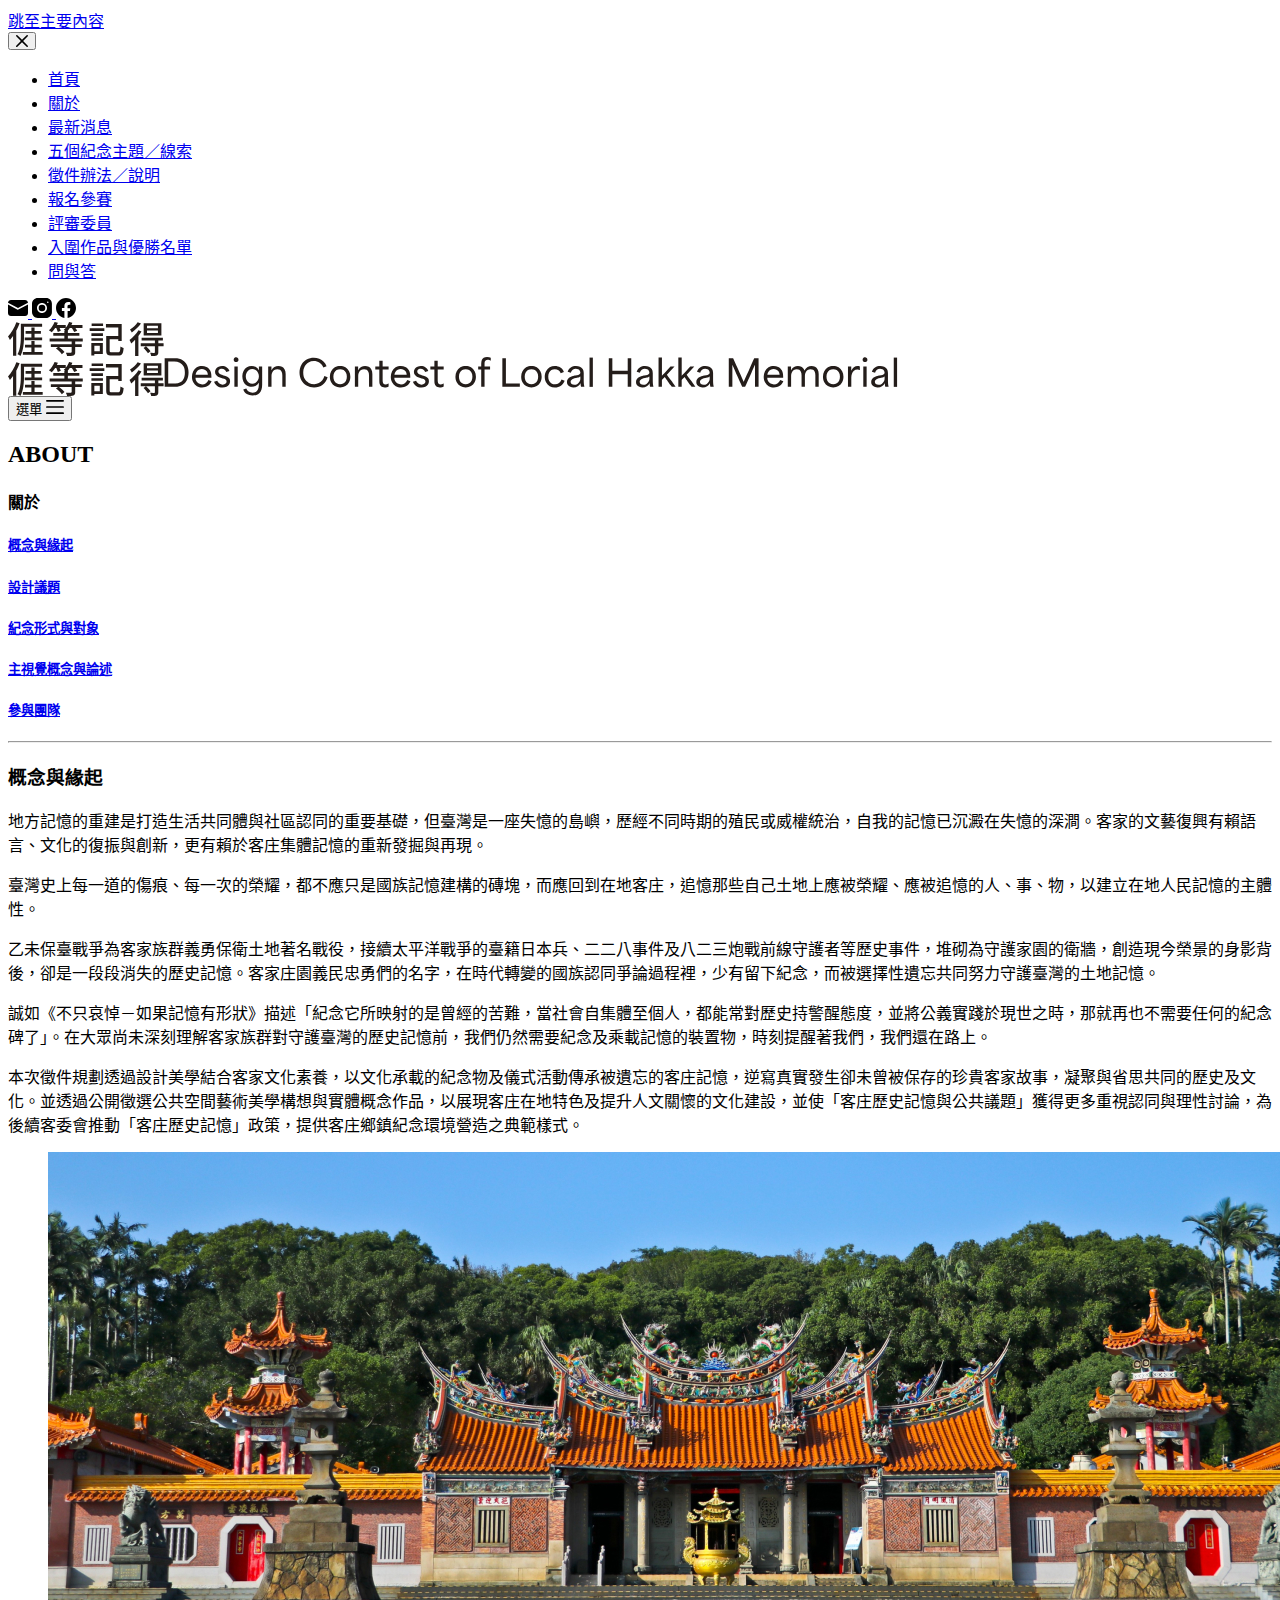
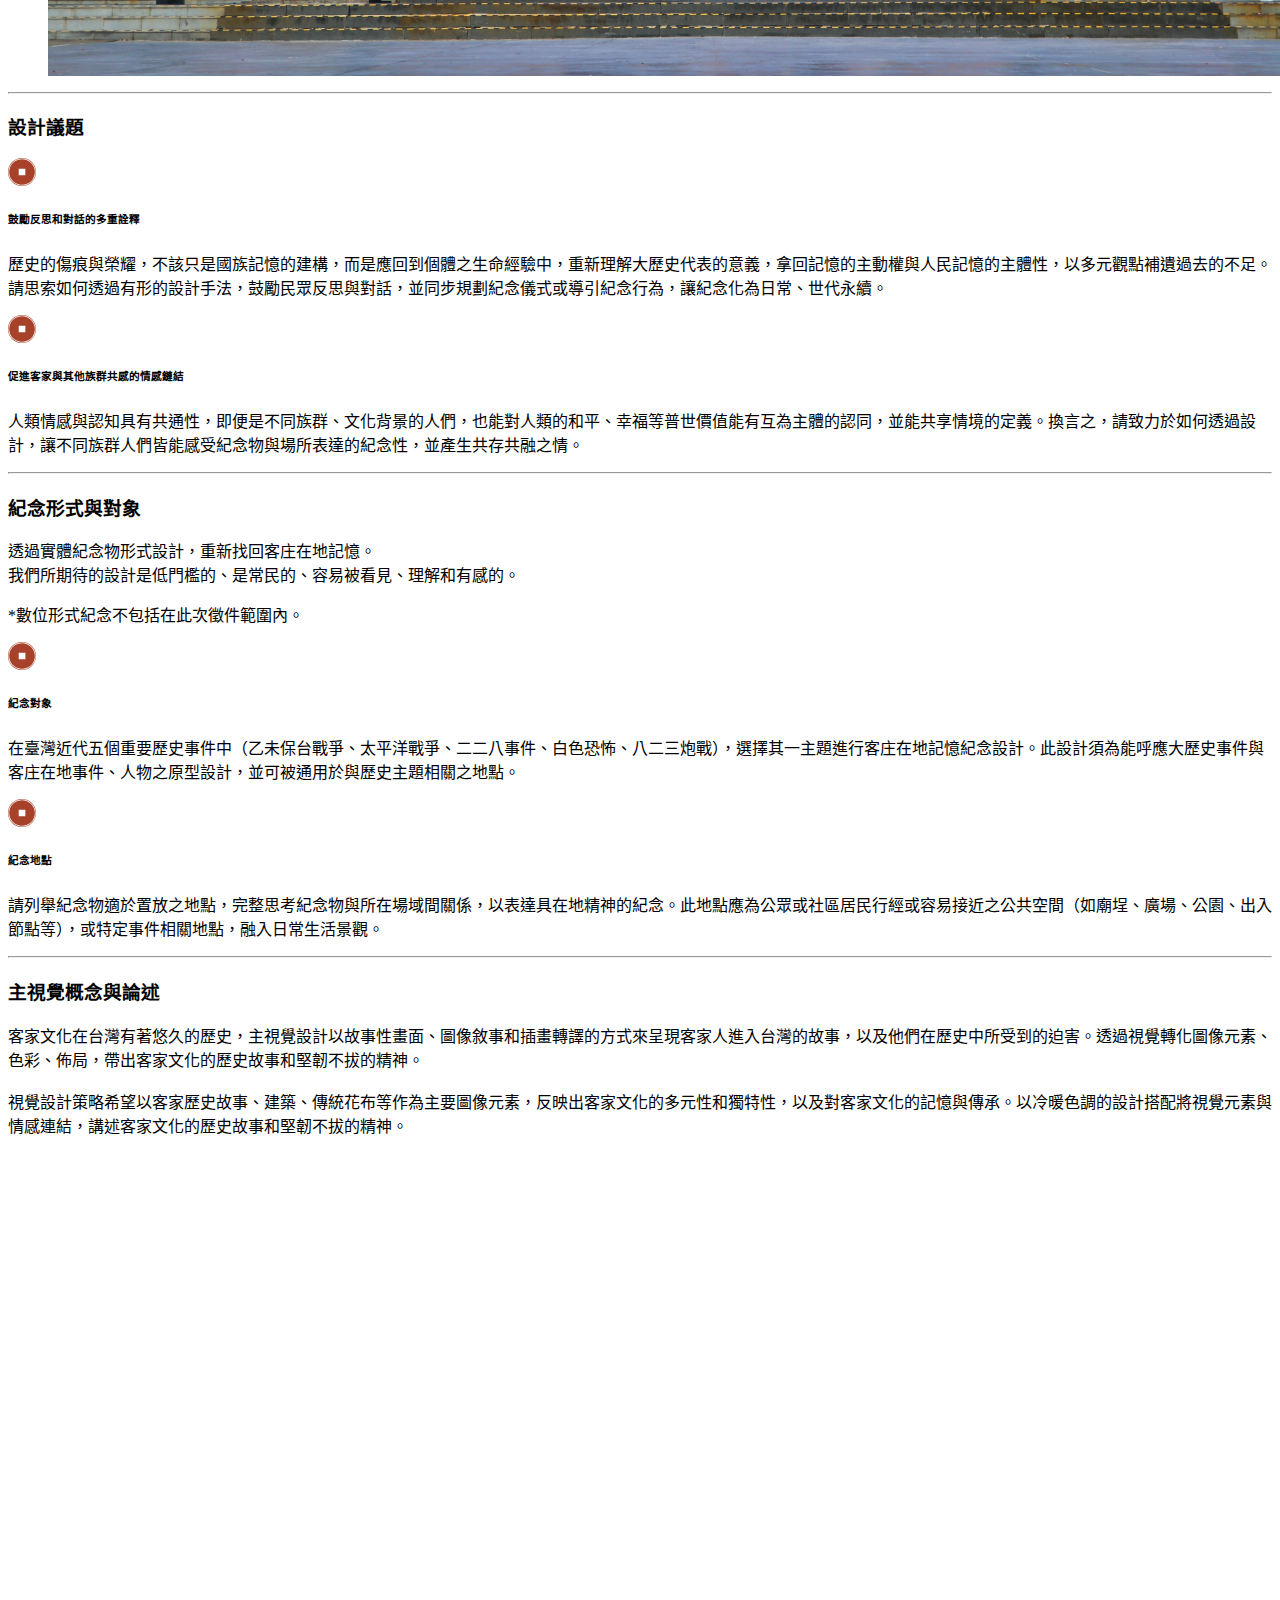
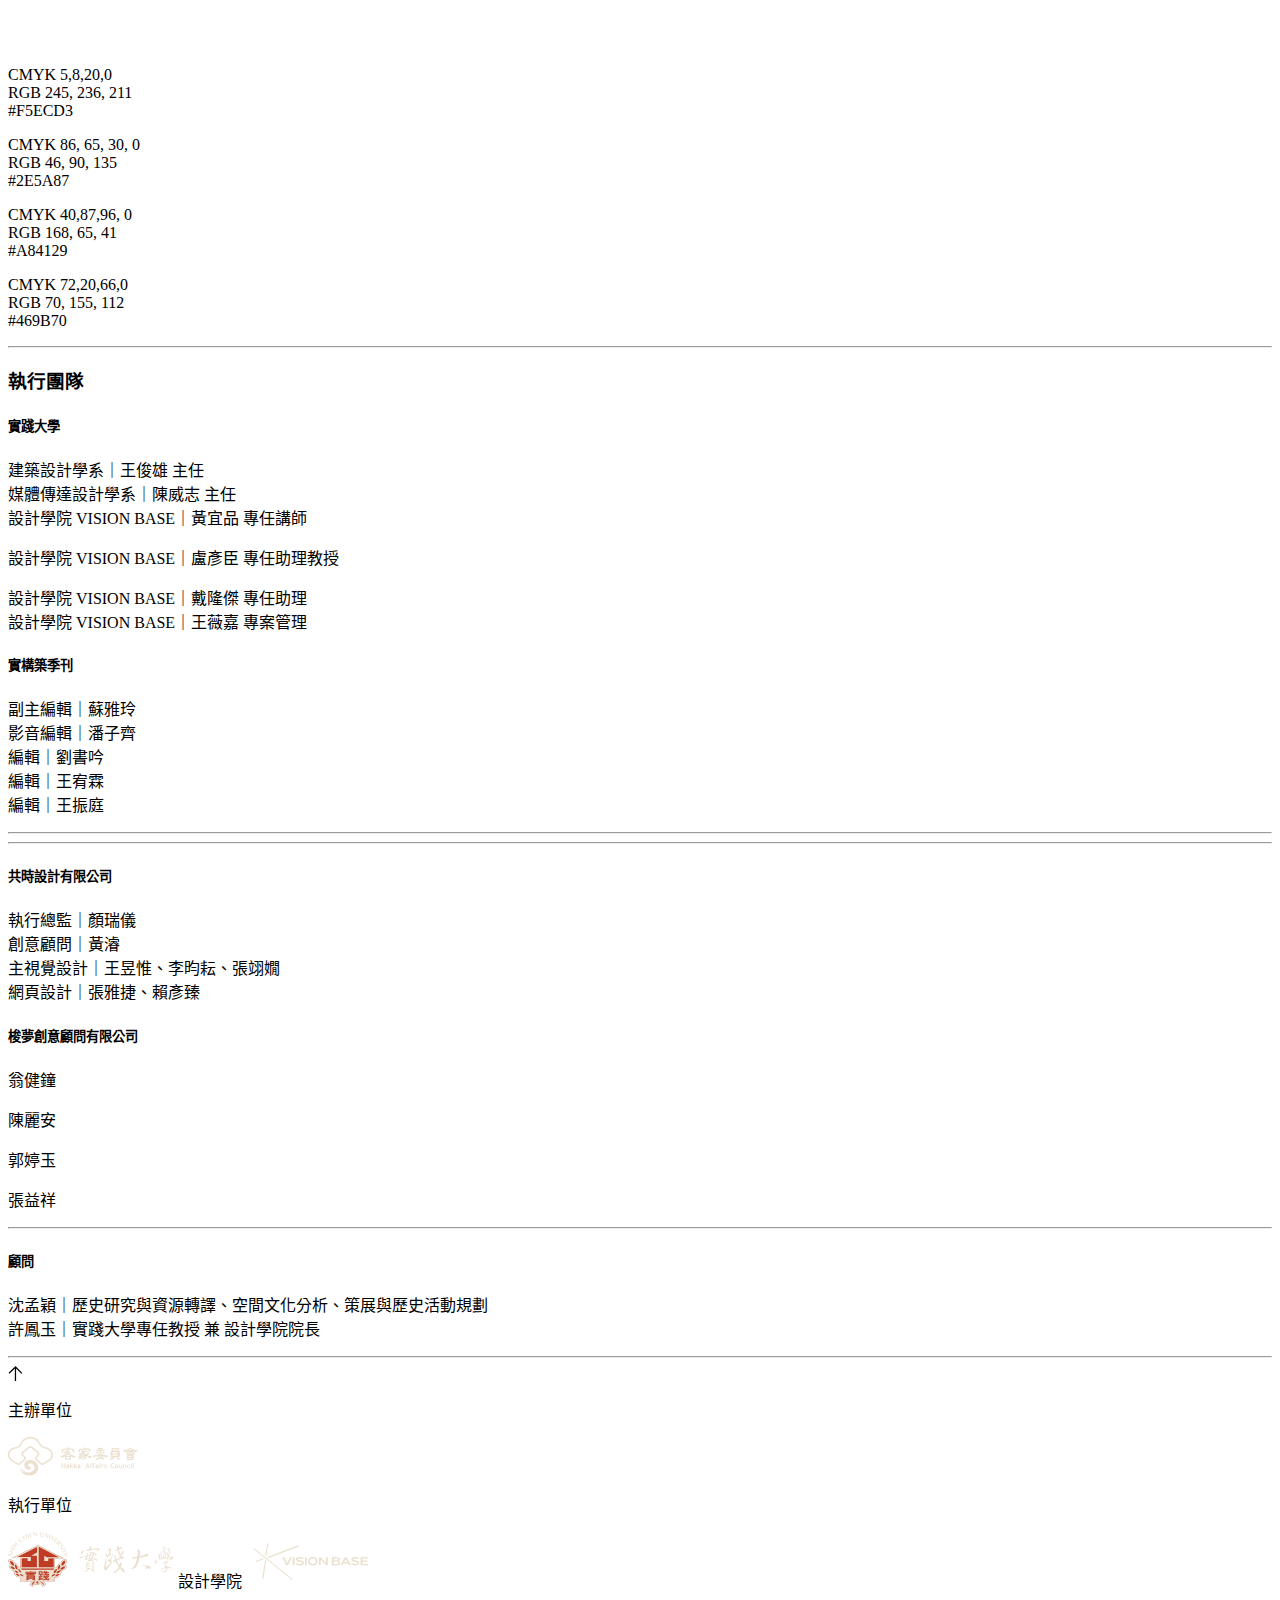
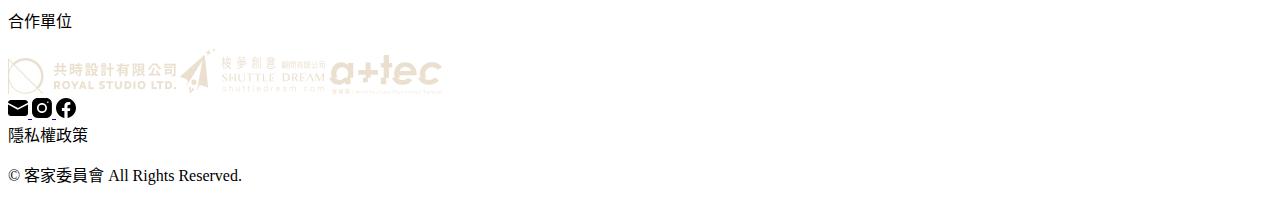
==== commit a50fe70b: "Refactor code to improve performance and readability" ====
--- a/about.html
+++ b/about.html
@@ -4,23 +4,21 @@
 
     <meta charset="UTF-8">
     <meta name="viewport" content="width=device-width, initial-scale=1, maximum-scale=5, viewport-fit=cover">
+    <meta http-equiv="Content-Security-Policy" content="default-src 'none'; img-src 'self' data:;">
     <link rel="profile" href="https://gmpg.org/xfn/11">
 
     <title>關於 – 我們記得：客庄在地記憶的紀念形式徵件</title>
     <meta name="robots" content="max-image-preview:large">
     <link rel="dns-prefetch" href="//fonts.googleapis.com">
-    <link rel="alternate" type="application/rss+xml" title="訂閱《我們記得：客庄在地記憶的紀念形式徵件》» 資訊提供"
-        href="https://werememberhakka.com/feed/">
+    <meta http-equiv="Content-Security-Policy" content="default-src 'self' 'unsafe-eval';
+        style-src 'self' 'unsafe-inline' https://fonts.googleapis.com;
+        media-src *;
+        script-src 'self' 'unsafe-inline';
+    ">
     <!-- This site uses the Google Analytics by MonsterInsights plugin v8.23.1 - Using Analytics tracking - https://www.monsterinsights.com/ -->
     <!-- Note: MonsterInsights is not currently configured on this site. The site owner needs to authenticate with Google Analytics in the MonsterInsights settings panel. -->
     <!-- No tracking code set -->
     <!-- / Google Analytics by MonsterInsights -->
-    <link rel="stylesheet" id="codepeople-loading-page-style-css"
-        href="https://werememberhakka.com/wp-content/plugins/loading-page/css/loading-page.css?ver=free-1.1.3" media="">
-    <link rel="stylesheet" id="codepeople-loading-page-style-effect-css"
-        href="https://werememberhakka.com/wp-content/plugins/loading-page/css/loading-page.css?ver=free-1.1.3" media="">
-    <link rel="stylesheet" id="wp-block-library-css"
-        href="https://werememberhakka.com/wp-includes/css/dist/block-library/style.min.css?ver=6.4.2" media="all">
     <style id="global-styles-inline-css">
         body {
             --wp--preset--color--black: #000000;
@@ -756,50 +754,6 @@
             line-height: 1.6;
         }
     </style>
-    <link rel="stylesheet" id="ct-main-styles-css"
-        href="https://werememberhakka.com/wp-content/themes/blocksy/static/bundle/main.min.css?ver=2.0.11" media="all">
-    <link rel="stylesheet" id="ct-admin-frontend-styles-css"
-        href="https://werememberhakka.com/wp-content/themes/blocksy/static/bundle/admin-frontend.min.css?ver=2.0.11"
-        media="all">
-    <link rel="stylesheet" id="ct-page-title-styles-css"
-        href="https://werememberhakka.com/wp-content/themes/blocksy/static/bundle/page-title.min.css?ver=2.0.11"
-        media="all">
-    <link rel="stylesheet" id="ct-wpforms-styles-css"
-        href="https://werememberhakka.com/wp-content/themes/blocksy/static/bundle/wpforms.min.css?ver=2.0.11"
-        media="all">
-    <link rel="stylesheet" id="chld_thm_cfg_child-css"
-        href="https://werememberhakka.com/wp-content/themes/blocksy-child/style.css?ver=6.4.2" media="all">
-    <link rel="stylesheet" id="blocksy-fonts-font-source-google-css"
-        href="https://fonts.googleapis.com/css2?family=Noto%20Sans%20TC:wght@300;400;500;600;700&amp;display=swap"
-        media="all">
-    <script src="https://werememberhakka.com/wp-includes/js/jquery/jquery.min.js?ver=3.7.1"
-        id="jquery-core-js"></script>
-    <script src="https://werememberhakka.com/wp-includes/js/jquery/jquery-migrate.min.js?ver=3.4.1"
-        id="jquery-migrate-js"></script>
-    <script
-        src="https://werememberhakka.com/wp-content/plugins/loading-page/loading-screens/logo/loading-logo.js?ver=free-1.1.3"
-        id="codepeople-loading-page-script-logo-js"></script>
-    <script id="codepeople-loading-page-script-js-before">
-        loading_page_settings = { "loadingScreen": 1, "closeBtn": true, "removeInOnLoad": false, "codeblock": "", "backgroundColor": "#261C19", "foregroundColor": "#000000", "backgroundImage": "img\/loading-02.svg", "additionalSeconds": 0, "pageEffect": "none", "backgroundRepeat": "no-repeat", "fullscreen": 1, "graphic": "logo", "text": 0, "lp_ls": { "logo": { "image": "", "grayscale": "1", "blink": "0" } }, "screen_size": "all", "screen_width": 0, "deepSearch": 1, "modifyDisplayRule": 0, "triggerLinkScreenNeverClose": 0, "triggerLinkScreenCloseAfter": 4 };
-    </script>
-    <script src="https://werememberhakka.com/wp-content/plugins/loading-page/js/loading-page.min.js?ver=free-1.1.3"
-        id="codepeople-loading-page-script-js"></script>
-    <script src="https://werememberhakka.com/wp-content/themes/blocksy-child/js/my-jquery.js?ver=6.4.2"
-        id="custom-index-js-js"></script>
-    <link rel="https://api.w.org/" href="https://werememberhakka.com/wp-json/">
-    <link rel="alternate" type="application/json" href="https://werememberhakka.com/wp-json/wp/v2/pages/9">
-    <meta name="generator" content="WordPress 6.4.2">
-    <link rel="canonical" href="https://werememberhakka.com/about/">
-    <link rel="shortlink" href="https://werememberhakka.com/?p=9">
-    <link rel="alternate" type="application/json+oembed"
-        href="https://werememberhakka.com/wp-json/oembed/1.0/embed?url=https%3A%2F%2Fwerememberhakka.com%2Fabout%2F">
-    <link rel="alternate" type="text/xml+oembed"
-        href="https://werememberhakka.com/wp-json/oembed/1.0/embed?url=https%3A%2F%2Fwerememberhakka.com%2Fabout%2F&amp;format=xml">
-    <noscript>
-        <link rel='stylesheet'
-            href='https://werememberhakka.com/wp-content/themes/blocksy/static/bundle/no-scripts.min.css'
-            type='text/css'>
-    </noscript>
     <style id="ct-main-styles-inline-css">
         [data-header*="type-1"] .ct-header [data-id="logo"] .site-logo-container {
             --logo-max-height: 29px;
@@ -1771,38 +1725,22 @@
     </style>
     <!--meta-->
     <link rel="icon" href="img/cropped-icon-32x32.png" sizes="32x32">
-    <link rel="icon" href="img/cropped-icon-192x192.png"
-        sizes="192x192">
+    <link rel="icon" href="img/cropped-icon-192x192.png" sizes="192x192">
     <link rel="apple-touch-icon" href="img/cropped-icon-180x180.png">
-    <meta name="msapplication-TileImage"
-        content="img/cropped-icon-270x270.png">
+    <meta name="msapplication-TileImage" content="img/cropped-icon-270x270.png">
     <!--css-->
-    <link rel="stylesheet" id="wp-block-library-css"
-        href="css/block-library.css" media="all">
-        <link rel="stylesheet" id="ct-main-styles-css"
-        href="css/main.css" media="all">
-    <link rel="stylesheet" id="ct-page-title-styles-css"
-        href="css/pageTitle.css"
-        media="all">
-    <link rel="stylesheet" id="ct-wpforms-styles-css"
-        href="css/wpforms.css?v=1"
-        media="all">
+    <link rel="stylesheet" id="wp-block-library-css" href="css/block-library.css" media="all">
+    <link rel="stylesheet" id="ct-main-styles-css" href="css/main.css" media="all">
+    <link rel="stylesheet" id="ct-page-title-styles-css" href="css/pageTitle.css" media="all">
+    <link rel="stylesheet" id="ct-wpforms-styles-css" href="css/wpforms.css?v=1" media="all">
     <link rel="stylesheet" id="blocksy-fonts-font-source-google-css"
         href="https://fonts.googleapis.com/css2?family=Noto%20Sans%20TC:wght@300;400;500;600;700&amp;display=swap"
         media="all">
     <link rel="stylesheet" href="css/style.css?v=1">
     <link rel="stylesheet" href="css/custom.css?v=1">
     <!--js-->
-    <script src="js/jquery.js"
-        id="jquery-core-js"></script>
-        <script src="js/jquery-migrate.js" id="jquery-migrate-js"></script>
-    <script src="js/loading-logo.js"
-        id="jquery-migrate-js"></script>
-    <script id="codepeople-loading-page-script-js-before">
-        loading_page_settings = { "loadingScreen": 1, "closeBtn": false, "removeInOnLoad": false, "codeblock": "", "backgroundColor": "#261C19", "foregroundColor": "#000000", "backgroundImage": "img\/loading-02.svg", "additionalSeconds": 0, "pageEffect": "none", "backgroundRepeat": "no-repeat", "fullscreen": 1, "graphic": "logo", "text": 0, "lp_ls": { "logo": { "image": "", "grayscale": "1", "blink": "0" } }, "screen_size": "all", "screen_width": 0, "deepSearch": 1, "modifyDisplayRule": 0, "triggerLinkScreenNeverClose": 0, "triggerLinkScreenCloseAfter": 4 };
-    </script>
-    <script src="js/loading-page.js"
-        id="codepeople-loading-page-script-js"></script>
+    <script src="js/jquery.js" id="jquery-core-js"></script>
+    <script src="js/jquery-migrate.js" id="jquery-migrate-js"></script>
 </head>
 
 
@@ -1835,29 +1773,29 @@
                             data-toggle-type="type-1" aria-label="滑出選單">
                             <ul id="menu-primary-1" role="menubar">
                                 <li class="menu-item menu-item-type-post_type menu-item-object-page menu-item-home menu-item-29"
-                                    role="none"><a href="index.html" class="ct-menu-link"
-                                        role="menuitem">首頁</a></li>
+                                    role="none"><a href="index.html" class="ct-menu-link" role="menuitem">首頁</a></li>
                                 <li class="menu-item menu-item-type-post_type menu-item-object-page current-menu-item page_item page-item-9 current_page_item menu-item-28"
-                                    role="none"><a href="about.html" aria-current="page"
-                                        class="ct-menu-link" role="menuitem">關於</a></li>
+                                    role="none"><a href="about.html" aria-current="page" class="ct-menu-link"
+                                        role="menuitem">關於</a></li>
                                 <li class="menu-item menu-item-type-post_type menu-item-object-page menu-item-38"
-                                    role="none"><a href="news.html" class="ct-menu-link"
-                                        role="menuitem">最新消息</a></li>
+                                    role="none"><a href="news.html" class="ct-menu-link" role="menuitem">最新消息</a></li>
                                 <li class="menu-item menu-item-type-post_type menu-item-object-page menu-item-30"
-                                    role="none"><a href="tales.html" class="ct-menu-link"
-                                        role="menuitem">五個紀念主題／線索</a></li>
+                                    role="none"><a href="tales.html" class="ct-menu-link" role="menuitem">五個紀念主題／線索</a>
+                                </li>
                                 <li class="menu-item menu-item-type-post_type menu-item-object-page menu-item-27"
-                                    role="none"><a href="contestguideline.html"
-                                        class="ct-menu-link" role="menuitem">徵件辦法／說明</a></li>
+                                    role="none"><a href="contestguideline.html" class="ct-menu-link"
+                                        role="menuitem">徵件辦法／說明</a></li>
+                                <li class="menu-item menu-item-type-post_type menu-item-object-page menu-item-27"
+                                    role="none"><a
+                                        href="https://docs.google.com/forms/d/e/1FAIpQLSezmn5XSI4aoPwAUZgqwKzhRm2W0ZQnHzgHnLW6lb2m1LLkkA/viewform?usp=send_form"
+                                        class="ct-menu-link" role="menuitem">報名參賽</a></li>
                                 <li class="menu-item menu-item-type-post_type menu-item-object-page menu-item-37"
-                                    role="none"><a href="juries.html" class="ct-menu-link"
-                                        role="menuitem">評審委員</a></li>
+                                    role="none"><a href="juries.html" class="ct-menu-link" role="menuitem">評審委員</a></li>
                                 <li class="menu-item menu-item-type-post_type menu-item-object-page menu-item-36"
                                     role="none"><a href="finalists.html" class="ct-menu-link"
                                         role="menuitem">入圍作品與優勝名單</a></li>
                                 <li class="menu-item menu-item-type-post_type menu-item-object-page menu-item-26"
-                                    role="none"><a href="faq.html" class="ct-menu-link"
-                                        role="menuitem">問與答</a></li>
+                                    role="none"><a href="faq.html" class="ct-menu-link" role="menuitem">問與答</a></li>
                             </ul>
                         </nav>
 
@@ -1922,126 +1860,10 @@
                                     itemtype="https://schema.org/Organization">
 
                                     <a href="https://werememberhakka.com/" class="site-logo-container" rel="home"
-                                        itemprop="url"><img
-                                            src="img/title-weRemember.svg"
-                                            class="default-logo" alt="我們記得：客庄在地記憶的紀念形式徵件" itemprop="logo"
-                                            decoding="async"></a>
+                                        itemprop="url"><img src="img/title-weRemember.svg" class="default-logo"
+                                            alt="我們記得：客庄在地記憶的紀念形式徵件" itemprop="logo" decoding="async"></a>
                                 </div>
 
-                            </div>
-                        </div>
-                        <div data-column="end" data-placements="1">
-                            <div data-items="primary">
-                                <nav id="header-menu-1" class="header-menu-1" data-id="menu" data-interaction="hover"
-                                    data-menu="type-1" data-dropdown="type-1:simple" data-responsive="yes" itemscope=""
-                                    itemtype="https://schema.org/SiteNavigationElement" aria-label="頁首選單">
-
-                                    <ul id="menu-primary" class="menu" role="menubar">
-
-
-
-
-
-
-
-                                        <li class="menu-item-has-children more-items-container animated-submenu menu-item"
-                                            role="none" data-submenu="right"><a href="#" class="ct-menu-link"
-                                                role="menuitem">
-                                                更多
-                                                <span class="ct-toggle-dropdown-desktop">
-                                                    <svg class="ct-icon" width="8" height="8" viewBox="0 0 15 15">
-                                                        <path
-                                                            d="M2.1,3.2l5.4,5.4l5.4-5.4L15,4.3l-7.5,7.5L0,4.3L2.1,3.2z">
-                                                        </path>
-                                                    </svg>
-                                                </span>
-                                            </a>
-                                            <button class="ct-toggle-dropdown-desktop-ghost" aria-expanded="false"
-                                                aria-label="展開下拉選單" role="menuitem"></button>
-                                            <ul class="sub-menu" role="menu">
-                                                <li id="menu-item-29"
-                                                    class="menu-item menu-item-type-post_type menu-item-object-page menu-item-home menu-item-29 animated-submenu"
-                                                    role="none"><a href="https://werememberhakka.com/"
-                                                        class="ct-menu-link" role="menuitem">首頁</a></li>
-                                                <li id="menu-item-28"
-                                                    class="menu-item menu-item-type-post_type menu-item-object-page current-menu-item page_item page-item-9 current_page_item menu-item-28 animated-submenu"
-                                                    role="none"><a href="https://werememberhakka.com/about/"
-                                                        aria-current="page" class="ct-menu-link" role="menuitem">關於</a>
-                                                </li>
-                                                <li id="menu-item-38"
-                                                    class="menu-item menu-item-type-post_type menu-item-object-page menu-item-38 animated-submenu"
-                                                    role="none"><a href="https://werememberhakka.com/news/"
-                                                        class="ct-menu-link" role="menuitem">最新消息</a></li>
-                                                <li id="menu-item-30"
-                                                    class="menu-item menu-item-type-post_type menu-item-object-page menu-item-30 animated-submenu"
-                                                    role="none"><a href="https://werememberhakka.com/tales/"
-                                                        class="ct-menu-link" role="menuitem">五個紀念主題／線索</a></li>
-                                                <li id="menu-item-27"
-                                                    class="menu-item menu-item-type-post_type menu-item-object-page menu-item-27 animated-submenu"
-                                                    role="none"><a href="https://werememberhakka.com/contestguideline/"
-                                                        class="ct-menu-link" role="menuitem">徵件辦法／說明</a></li>
-                                                <li id="menu-item-37"
-                                                    class="menu-item menu-item-type-post_type menu-item-object-page menu-item-37 animated-submenu"
-                                                    role="none"><a href="https://werememberhakka.com/juries/"
-                                                        class="ct-menu-link" role="menuitem">評審委員</a></li>
-                                                <li id="menu-item-36"
-                                                    class="menu-item menu-item-type-post_type menu-item-object-page menu-item-36 animated-submenu"
-                                                    role="none"><a href="https://werememberhakka.com/finalist/"
-                                                        class="ct-menu-link" role="menuitem">入圍作品與優勝名單</a></li>
-                                                <li id="menu-item-26"
-                                                    class="menu-item menu-item-type-post_type menu-item-object-page menu-item-26 animated-submenu"
-                                                    role="none"><a href="https://werememberhakka.com/faq/"
-                                                        class="ct-menu-link" role="menuitem">問與答</a></li>
-                                            </ul>
-                                        </li>
-                                    </ul>
-                                </nav>
-
-
-                                <div class="ct-header-socials " data-id="socials">
-
-
-                                    <div class="ct-social-box" data-color="custom" data-icon-size="custom"
-                                        data-icons-type="simple">
-
-
-
-                                        <a href="mailto:werememberhakka@gmail.com" data-network="email"
-                                            aria-label="電子郵件" target="_blank" rel="noopener">
-                                            <span class="ct-icon-container">
-                                                <svg width="20" height="20" viewBox="0 0 20 20" aria-hidden="true">
-                                                    <path
-                                                        d="M10,10.1L0,4.7C0.1,3.2,1.4,2,3,2h14c1.6,0,2.9,1.2,3,2.8L10,10.1z M10,11.8c-0.1,0-0.2,0-0.4-0.1L0,6.4V15c0,1.7,1.3,3,3,3h4.9h4.3H17c1.7,0,3-1.3,3-3V6.4l-9.6,5.2C10.2,11.7,10.1,11.7,10,11.8z">
-                                                    </path>
-                                                </svg>
-                                            </span> </a>
-
-                                        <a href="https://www.instagram.com/werememberhakka/" data-network="instagram"
-                                            aria-label="Instagram" target="_blank" rel="noopener">
-                                            <span class="ct-icon-container">
-                                                <svg width="20" height="20" viewBox="0 0 20 20" aria-hidden="true">
-                                                    <circle cx="10" cy="10" r="3.3"></circle>
-                                                    <path
-                                                        d="M14.2,0H5.8C2.6,0,0,2.6,0,5.8v8.3C0,17.4,2.6,20,5.8,20h8.3c3.2,0,5.8-2.6,5.8-5.8V5.8C20,2.6,17.4,0,14.2,0zM10,15c-2.8,0-5-2.2-5-5s2.2-5,5-5s5,2.2,5,5S12.8,15,10,15z M15.8,5C15.4,5,15,4.6,15,4.2s0.4-0.8,0.8-0.8s0.8,0.4,0.8,0.8S16.3,5,15.8,5z">
-                                                    </path>
-                                                </svg>
-                                            </span> </a>
-
-                                        <a href="http://facebook.com/WeRememberHakka" data-network="facebook"
-                                            aria-label="Facebook" target="_blank" rel="noopener">
-                                            <span class="ct-icon-container">
-                                                <svg width="20px" height="20px" viewBox="0 0 20 20" aria-hidden="true">
-                                                    <path
-                                                        d="M20,10.1c0-5.5-4.5-10-10-10S0,4.5,0,10.1c0,5,3.7,9.1,8.4,9.9v-7H5.9v-2.9h2.5V7.9C8.4,5.4,9.9,4,12.2,4c1.1,0,2.2,0.2,2.2,0.2v2.5h-1.3c-1.2,0-1.6,0.8-1.6,1.6v1.9h2.8L13.9,13h-2.3v7C16.3,19.2,20,15.1,20,10.1z">
-                                                    </path>
-                                                </svg>
-                                            </span> </a>
-
-
-                                    </div>
-
-
-                                </div>
                             </div>
                         </div>
                     </div>
@@ -2059,7 +1881,8 @@
                                             <img style="max-height: 1.5rem; max-width: none; margin: 0.2rem 0.7vw;"
                                                 src="img/title-weRemember.svg" alt="weremember-title"><img
                                                 style="height: 1.9rem; max-width: 100%; margin: 0.2rem 0.7vw;"
-                                                src="img/title-english.svg" alt="weremember-title-En"></div>
+                                                src="img/title-english.svg" alt="weremember-title-En">
+                                        </div>
                                     </div>
                                 </div>
                             </div>
@@ -2067,7 +1890,8 @@
                         <div data-column="end" data-placements="1">
                             <div data-items="primary">
                                 <button data-toggle-panel="#offcanvas" class="ct-header-trigger ct-toggle "
-                                    data-design="simple" data-label="right" aria-label="選單" data-id="trigger" onclick="openNev()">
+                                    data-design="simple" data-label="right" aria-label="選單" data-id="trigger"
+                                    onclick="openNev()">
 
                                     <span class="ct-label ct-hidden-sm ct-hidden-md ct-hidden-lg">選單</span>
 
@@ -2099,14 +1923,16 @@
 
                     <div class="entry-content">
 
-                        <div style="display:flex;flex-direction:row;align-items:flex-end;flex-wrap:wrap;">
+                        <div
+                            style="display:flex;flex-direction:row;align-items:flex-end;flex-wrap:wrap;margin-top: 3rem;margin-bottom: 3rem;">
                             <h2 class="wp-block-heading" style="margin-bottom:0;">ABOUT </h2>
                             <h4 style="--lineHeight:3;margin-top:0;padding-bottom:7px">關於</h4>
                         </div>
 
 
 
-                        <div class="wp-block-group is-layout-flex wp-block-group-is-layout-flex">
+                        <div class="wp-block-group is-layout-flex wp-block-group-is-layout-flex"
+                            style="margin-bottom: 2.5rem;">
                             <a href="#concept_origin" style="text-decoration:none">
                                 <h5>概念與緣起</h5>
                             </a>
@@ -2143,7 +1969,8 @@
 
 
 
-                        <h3 class="wp-block-heading" id="concept_origin">概念與緣起</h3>
+                        <h3 class="wp-block-heading" style="margin-bottom: 2rem;margin-top: 2.5rem;"
+                            id="concept_origin">概念與緣起</h3>
 
 
 
@@ -2171,11 +1998,10 @@
 
 
 
-                        <figure class="wp-block-image size-large"><img fetchpriority="high" decoding="async"
-                                width="1348" height="524"
-                                src="img/about-concept.jpg" alt=""
-                                class="wp-image-512"
-                                srcset="img/about-concept.jpg 1348w, img/about-concept-300x117.jpg 300w, img/about-concept-1024x398.jpg 1024w, img/about-concept-768x299.jpg 768w"
+                        <figure class="wp-block-image size-large" style="margin-bottom: 2.5rem;"><img
+                                fetchpriority="high" decoding="async" width="1348" height="524"
+                                src="img/about-concept.jpg" alt="" class="wp-image-512"
+                                srcset="img/about-concept.jpg 1348w, img/about-concept-300x117.jpg 300w, img/about-concept-768x299.jpg 768w"
                                 sizes="(max-width: 1348px) 100vw, 1348px"></figure>
 
 
@@ -2185,12 +2011,13 @@
 
 
 
-                        <h3 class="wp-block-heading" id="design_issue">設計議題</h3>
+                        <h3 class="wp-block-heading" id="design_issue" style="margin-top: 2.5rem;margin-bottom: 2rem;">
+                            設計議題</h3>
 
 
 
                         <div class="wp-block-group is-nowrap is-layout-flex wp-container-core-group-layout-3 wp-block-group-is-layout-flex"
-                            style="padding-right:0;padding-left:0">
+                            style="padding-right:0;padding-left:0;margin-bottom: 2rem;">
                             <img decoding="async" width="28" height="28" src="img/Dot.svg" alt="" class="wp-image-129"
                                 style="margin-right:20px;padding-top:5px;">
 
@@ -2209,7 +2036,7 @@
 
 
                         <div class="wp-block-group is-nowrap is-layout-flex wp-container-core-group-layout-5 wp-block-group-is-layout-flex"
-                            style="padding-right:0;padding-left:0">
+                            style="padding-right:0;padding-left:0;margin-bottom: 2.5rem;">
                             <img decoding="async" width="28" height="28" src="img/Dot.svg" alt="" class="wp-image-129"
                                 style="margin-right:20px;padding-top:5px;">
 
@@ -2232,7 +2059,8 @@
 
 
 
-                        <h3 class="wp-block-heading" id="memorial">紀念形式與對象</h3>
+                        <h3 class="wp-block-heading" style="margin-bottom: 2rem;margin-top: 2.5rem;" id="memorial">
+                            紀念形式與對象</h3>
 
 
 
@@ -2264,7 +2092,7 @@
 
 
                         <div class="wp-block-group is-nowrap is-layout-flex wp-container-core-group-layout-9 wp-block-group-is-layout-flex"
-                            style="padding-right:0;padding-left:0">
+                            style="padding-right:0;padding-left:0;margin-bottom: 2.5rem;">
                             <img decoding="async" width="28" height="28" src="img/Dot.svg" alt="" class="wp-image-129"
                                 style="margin-right:20px;padding-top:5px;">
 
@@ -2287,7 +2115,8 @@
 
 
 
-                        <h3 class="wp-block-heading" id="kv">主視覺概念與論述</h3>
+                        <h3 class="wp-block-heading" style="margin-bottom: 2rem;margin-top: 2.5rem;" id="kv">主視覺概念與論述
+                        </h3>
 
 
 
@@ -2299,11 +2128,10 @@
 
 
 
-                        <div
-                            class="wp-block-group is-vertical is-content-justification-center is-nowrap is-layout-flex wp-container-core-group-layout-12 wp-block-group-is-layout-flex">
+                        <div class="wp-block-group is-vertical is-content-justification-center is-nowrap is-layout-flex wp-container-core-group-layout-12 wp-block-group-is-layout-flex"
+                            style="margin-bottom: 3rem;">
                             <figure class="wp-block-image size-full"><img decoding="async" width="1348" height="497"
-                                    src="img/about-mainvisual.jpg"
-                                    alt="" class="wp-image-509"
+                                    src="img/about-mainvisual.jpg" alt="" class="wp-image-509"
                                     srcset="img/about-mainvisual.jpg 1348w, img/about-mainvisual-300x111.jpg 300w, img/about-mainvisual-1024x378.jpg 1024w, img/about-mainvisual-768x283.jpg 768w"
                                     sizes="(max-width: 1348px) 100vw, 1348px"></figure>
 
@@ -2342,16 +2170,16 @@
 
 
 
-                        <h3 class="wp-block-heading" id="team">執行團隊</h3>
-
-
-
-                        <div
-                            class="wp-block-columns is-layout-flex wp-container-core-columns-layout-1 wp-block-columns-is-layout-flex">
+                        <h3 class="wp-block-heading" id="team" style="margin-bottom: 2rem;">執行團隊</h3>
+
+
+
+                        <div class="wp-block-columns is-layout-flex wp-container-core-columns-layout-1 wp-block-columns-is-layout-flex"
+                            style="margin-bottom: 2.5rem;">
                             <div class="wp-block-column is-layout-flow wp-block-column-is-layout-flow">
                                 <div
                                     class="wp-block-group is-vertical is-layout-flex wp-container-core-group-layout-13 wp-block-group-is-layout-flex">
-                                    <h5 class="wp-block-heading"><strong>實踐大學</strong></h5>
+                                    <h5 class="wp-block-heading" style="margin-bottom: 1rem;"><strong>實踐大學</strong></h5>
 
 
 
@@ -2372,7 +2200,8 @@
                             <div class="wp-block-column is-layout-flow wp-block-column-is-layout-flow">
                                 <div
                                     class="wp-block-group is-vertical is-layout-flex wp-container-core-group-layout-14 wp-block-group-is-layout-flex">
-                                    <h5 class="wp-block-heading"><strong>實構築季刊</strong></h5>
+                                    <h5 class="wp-block-heading" style="margin-bottom: 1rem;"><strong>實構築季刊</strong>
+                                    </h5>
 
 
 
@@ -2383,8 +2212,8 @@
 
 
 
-                        <div
-                            class="wp-block-columns is-layout-flex wp-container-core-columns-layout-2 wp-block-columns-is-layout-flex">
+                        <div class="wp-block-columns is-layout-flex wp-container-core-columns-layout-2 wp-block-columns-is-layout-flex"
+                            style="margin-bottom: 2.5rem;">
                             <div class="wp-block-column is-layout-flow wp-block-column-is-layout-flow">
                                 <hr class="wp-block-separator has-text-color has-palette-color-4-color has-alpha-channel-opacity has-palette-color-4-background-color has-background is-style-wide"
                                     style="margin-top:0px;margin-bottom:0px;height:0.8px;">
@@ -2405,7 +2234,8 @@
                             <div class="wp-block-column is-layout-flow wp-block-column-is-layout-flow">
                                 <div
                                     class="wp-block-group is-vertical is-layout-flex wp-container-core-group-layout-15 wp-block-group-is-layout-flex">
-                                    <h5 class="wp-block-heading"><strong>共時設計有限公司</strong></h5>
+                                    <h5 class="wp-block-heading" style="margin-bottom: 1rem;"><strong>共時設計有限公司</strong>
+                                    </h5>
 
 
 
@@ -2418,21 +2248,14 @@
                             <div class="wp-block-column is-layout-flow wp-block-column-is-layout-flow">
                                 <div
                                     class="wp-block-group is-vertical is-layout-flex wp-container-core-group-layout-16 wp-block-group-is-layout-flex">
-                                    <h5 class="wp-block-heading"><strong>梭夢創意顧問有限公司</strong></h5>
-
-
+                                    <h5 class="wp-block-heading" style="margin-bottom: 1rem;">
+                                        <strong>梭夢創意顧問有限公司</strong></h5>
 
                                     <p>翁健鐘</p>
 
-
-
                                     <p>陳麗安</p>
 
-
-
                                     <p>郭婷玉</p>
-
-
 
                                     <p>張益祥</p>
                                 </div>
@@ -2441,19 +2264,19 @@
 
 
 
-                        <div
-                            class="wp-block-columns is-layout-flex wp-container-core-columns-layout-4 wp-block-columns-is-layout-flex">
+                        <div class="wp-block-columns is-layout-flex wp-container-core-columns-layout-4 wp-block-columns-is-layout-flex"
+                            style="margin-bottom: 0;">
                             <div class="wp-block-column is-layout-flow wp-block-column-is-layout-flow">
                                 <hr class="wp-block-separator has-text-color has-palette-color-4-color has-alpha-channel-opacity has-palette-color-4-background-color has-background is-style-wide"
-                                    style="margin-top:0px;margin-bottom:0px;height:0.8px;">
+                                    style="margin-top:1rem;margin-bottom:2.5rem;height:0.8px;">
                             </div>
                         </div>
 
 
 
                         <div class="wp-block-group is-vertical is-nowrap is-layout-flex wp-container-core-group-layout-17 wp-block-group-is-layout-flex"
-                            style="padding-right:0;padding-left:0">
-                            <h5 class="wp-block-heading"><strong>顧問</strong></h5>
+                            style="padding-right:0;padding-left:0;">
+                            <h5 class="wp-block-heading" style="margin-bottom: 1rem;"><strong>顧問</strong></h5>
 
 
 
@@ -2463,7 +2286,7 @@
 
 
                         <hr class="wp-block-separator has-text-color has-palette-color-4-color has-alpha-channel-opacity has-palette-color-4-background-color has-background is-style-wide"
-                            style="margin-top:0px;margin-bottom:0px;height:0.8px;">
+                            style="margin-top:2.5rem;margin-bottom:0rem;height:0.8px;">
                     </div>
 
 
@@ -2483,7 +2306,8 @@
                 <div class="ct-container-fluid">
                     <div data-column="ghost"></div>
                     <div data-column="widget-area-3">
-                        <div class="ct-widget widget_block" id="block-11"><a href="#main-container" class="back-to-top">
+                        <div class="ct-widget widget_block" id="block-11" style="margin-bottom:60px;"
+                            style="margin-bottom: 60px;"><a href="#main-container" class="back-to-top">
                                 <svg class="ct-icon" width="15" height="15" viewBox="0 0 20 20">
                                     <path
                                         d="M10,0L9.4,0.6L0.8,9.1l1.2,1.2l7.1-7.1V20h1.7V3.3l7.1,7.1l1.2-1.2l-8.5-8.5L10,0z">
@@ -2525,9 +2349,8 @@
 
 
 
-                                        <img decoding="async"
-                                            src="img/visionBase.svg"
-                                            alt="" class="wp-image-238" style="height:40px;width:auto;">
+                                        <img decoding="async" src="img/visionBase.svg" alt="" class="wp-image-238"
+                                            style="height:40px;width:auto;">
                                     </div>
                                 </div>
 
@@ -2714,13 +2537,11 @@
     <script id="ct-scripts-js-extra">
         var ct_localizations = { "ajax_url": "", "public_url": "https:\/\/werememberhakka.com\/wp-content\/themes\/blocksy\/static\/bundle\/", "rest_url": "https:\/\/werememberhakka.com\/wp-json\/", "search_url": "https:\/\/werememberhakka.com\/search\/QUERY_STRING\/", "show_more_text": "\u986f\u793a\u66f4\u591a", "more_text": "\u66f4\u591a", "search_live_results": "\u641c\u5c0b\u7d50\u679c", "search_live_no_result": "\u627e\u4e0d\u5230\u7b26\u5408\u7684", "search_live_one_result": "\u60a8\u5df1\u627e\u5230 %s \u500b\u7b26\u5408\u7684. \u8acb\u6309 Tab \u9375\u4f86\u9078\u64c7\u5b83.", "search_live_many_results": "\u60a8\u5df1\u627e\u5230 %s \u500b\u7b26\u5408\u7684. \u8acb\u6309 Tab \u9375\u4f86\u9078\u64c7\u5b83.", "expand_submenu": "\u5c55\u958b\u4e0b\u62c9\u9078\u55ae", "collapse_submenu": "\u6536\u5408\u4e0b\u62c9\u9078\u55ae", "dynamic_js_chunks": [], "dynamic_styles": { "lazy_load": "https:\/\/werememberhakka.com\/wp-content\/themes\/blocksy\/static\/bundle\/non-critical-styles.min.css?ver=2.0.11", "flexy_styles": "https:\/\/werememberhakka.com\/wp-content\/themes\/blocksy\/static\/bundle\/flexy.min.css?ver=2.0.11", "search_lazy": "https:\/\/werememberhakka.com\/wp-content\/themes\/blocksy\/static\/bundle\/non-critical-search-styles.min.css?ver=2.0.11", "back_to_top": "https:\/\/werememberhakka.com\/wp-content\/themes\/blocksy\/static\/bundle\/back-to-top.min.css?ver=2.0.11" }, "dynamic_styles_selectors": [] };
     </script>
-    <script src="js/main.js"
-        id="ct-scripts-js"></script>
-
-
-
-    <link rel="stylesheet"
-        href="css/none-critical-style.css">
+    <script src="js/main.js" id="ct-scripts-js"></script>
+
+
+
+    <link rel="stylesheet" href="css/none-critical-style.css">
 </body>
 <style>
     body {
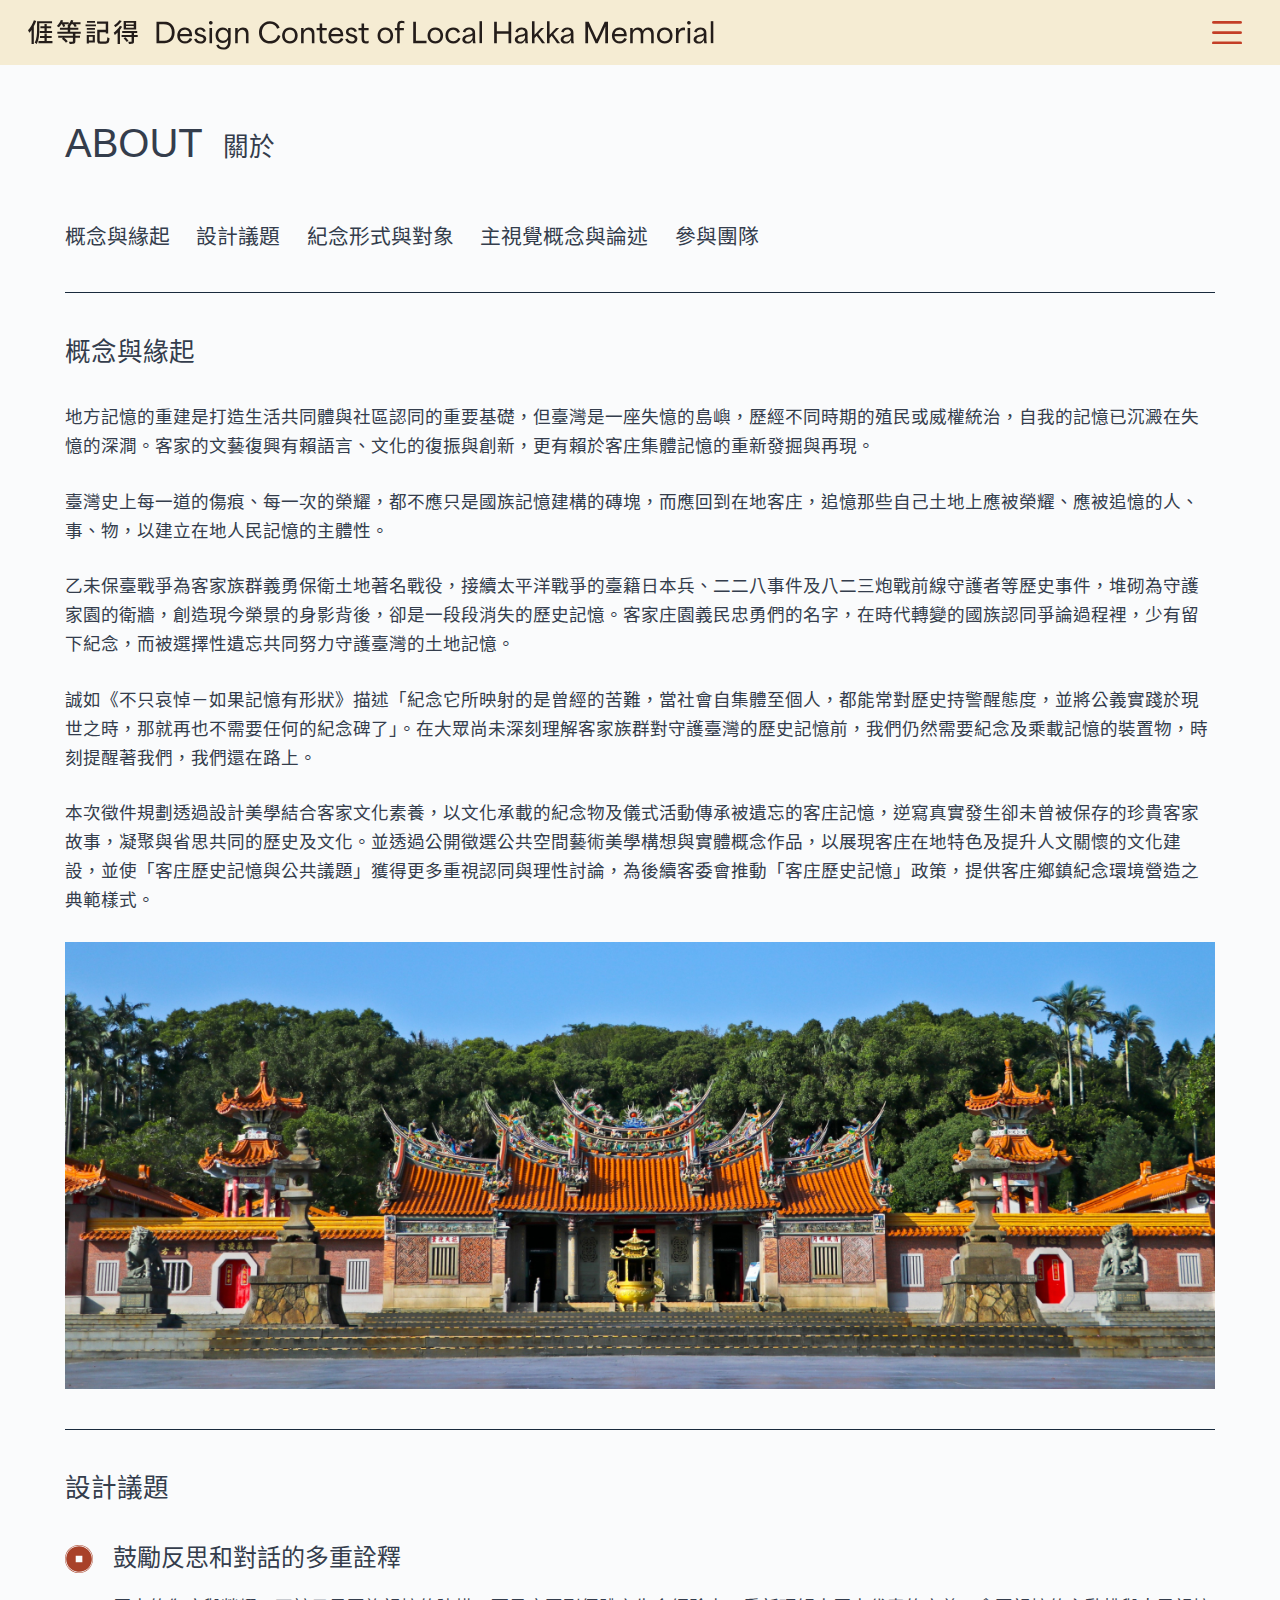
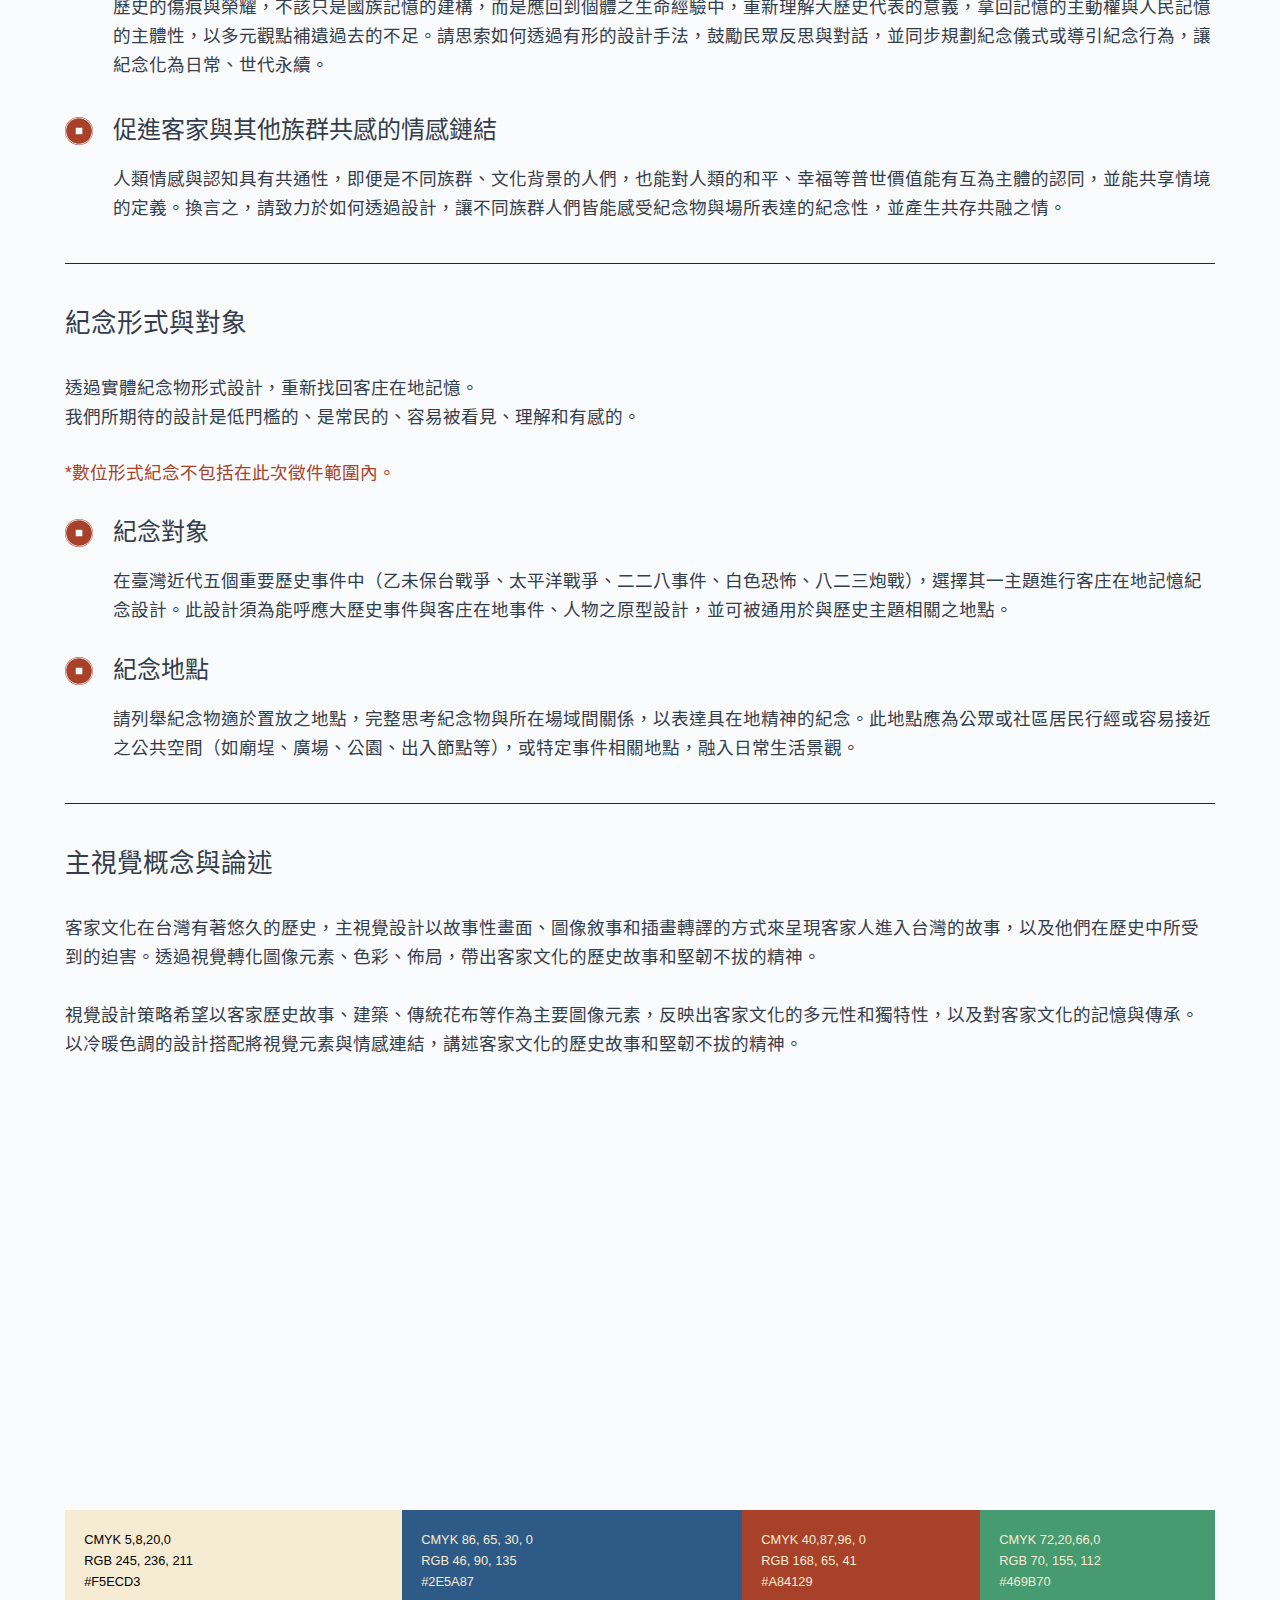
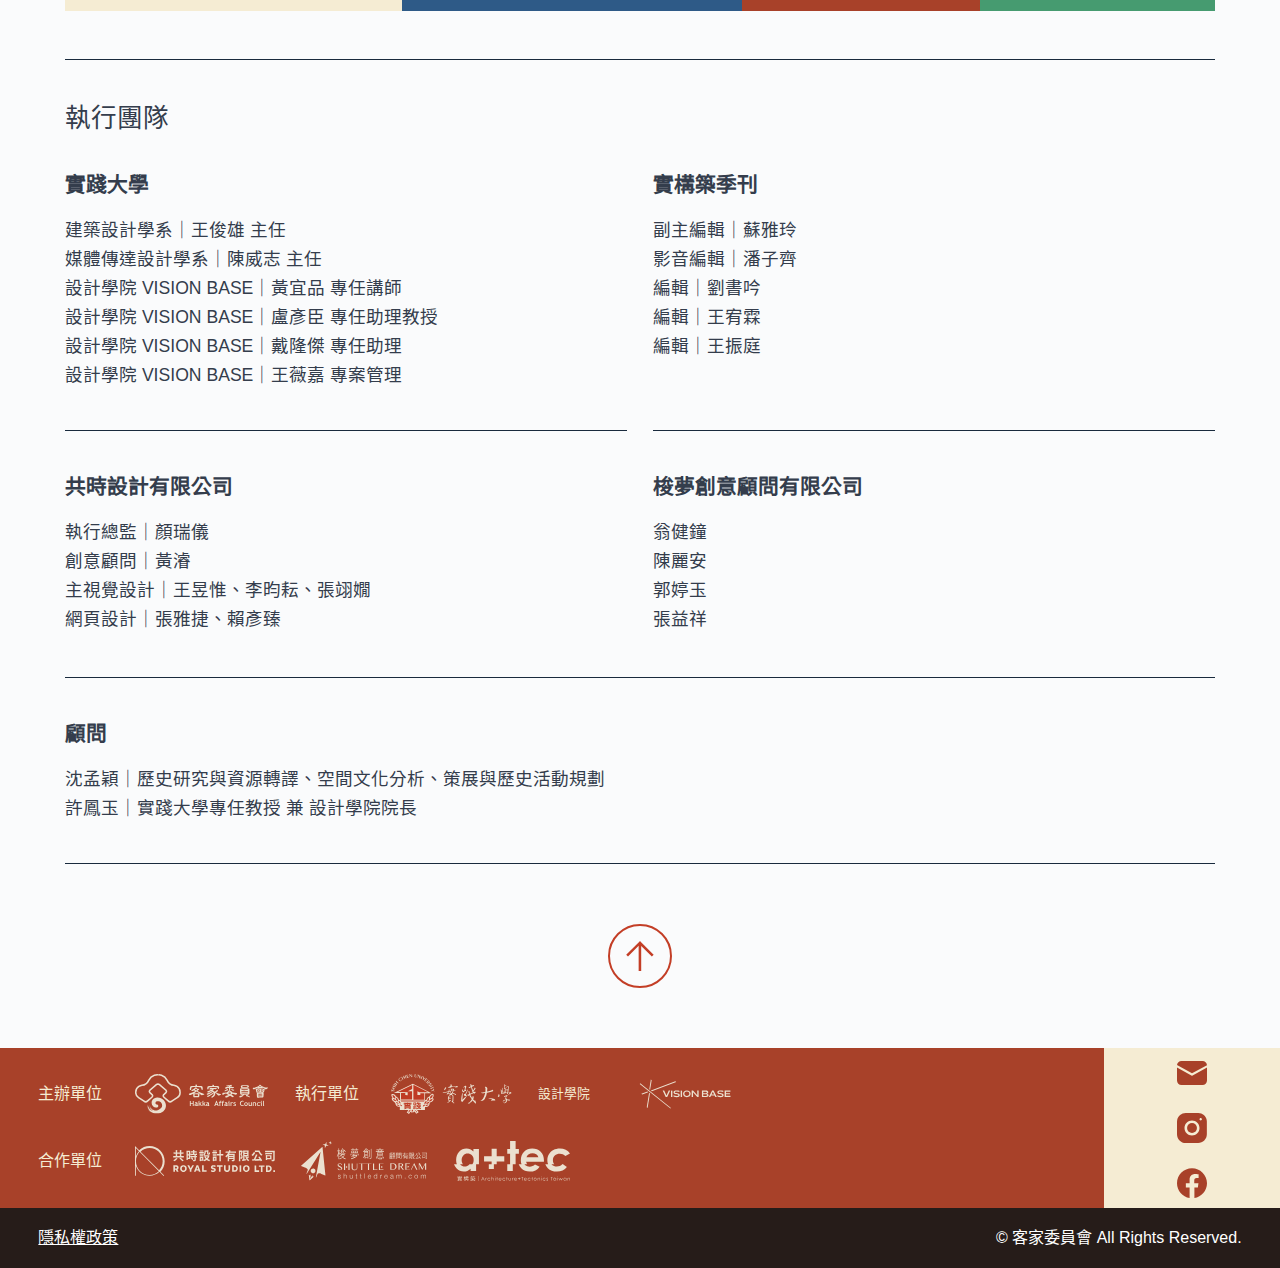
==== commit 7e699781: "Update Content-Security-Policy in about.html" ====
--- a/about.html
+++ b/about.html
@@ -4,8 +4,13 @@
 
     <meta charset="UTF-8">
     <meta name="viewport" content="width=device-width, initial-scale=1, maximum-scale=5, viewport-fit=cover">
-    <meta http-equiv="Content-Security-Policy" content="default-src 'none'; img-src 'self' data:;">
+
     <link rel="profile" href="https://gmpg.org/xfn/11">
+    <meta http-equiv="Content-Security-Policy" content="default-src 'self' 'unsafe-eval';
+        style-src 'self' 'unsafe-inline' https://fonts.googleapis.com;
+        media-src *;
+        script-src 'self' 'unsafe-inline';
+        img-src 'self' data:;">
 
     <title>關於 – 我們記得：客庄在地記憶的紀念形式徵件</title>
     <meta name="robots" content="max-image-preview:large">
@@ -2249,7 +2254,8 @@
                                 <div
                                     class="wp-block-group is-vertical is-layout-flex wp-container-core-group-layout-16 wp-block-group-is-layout-flex">
                                     <h5 class="wp-block-heading" style="margin-bottom: 1rem;">
-                                        <strong>梭夢創意顧問有限公司</strong></h5>
+                                        <strong>梭夢創意顧問有限公司</strong>
+                                    </h5>
 
                                     <p>翁健鐘</p>
 
